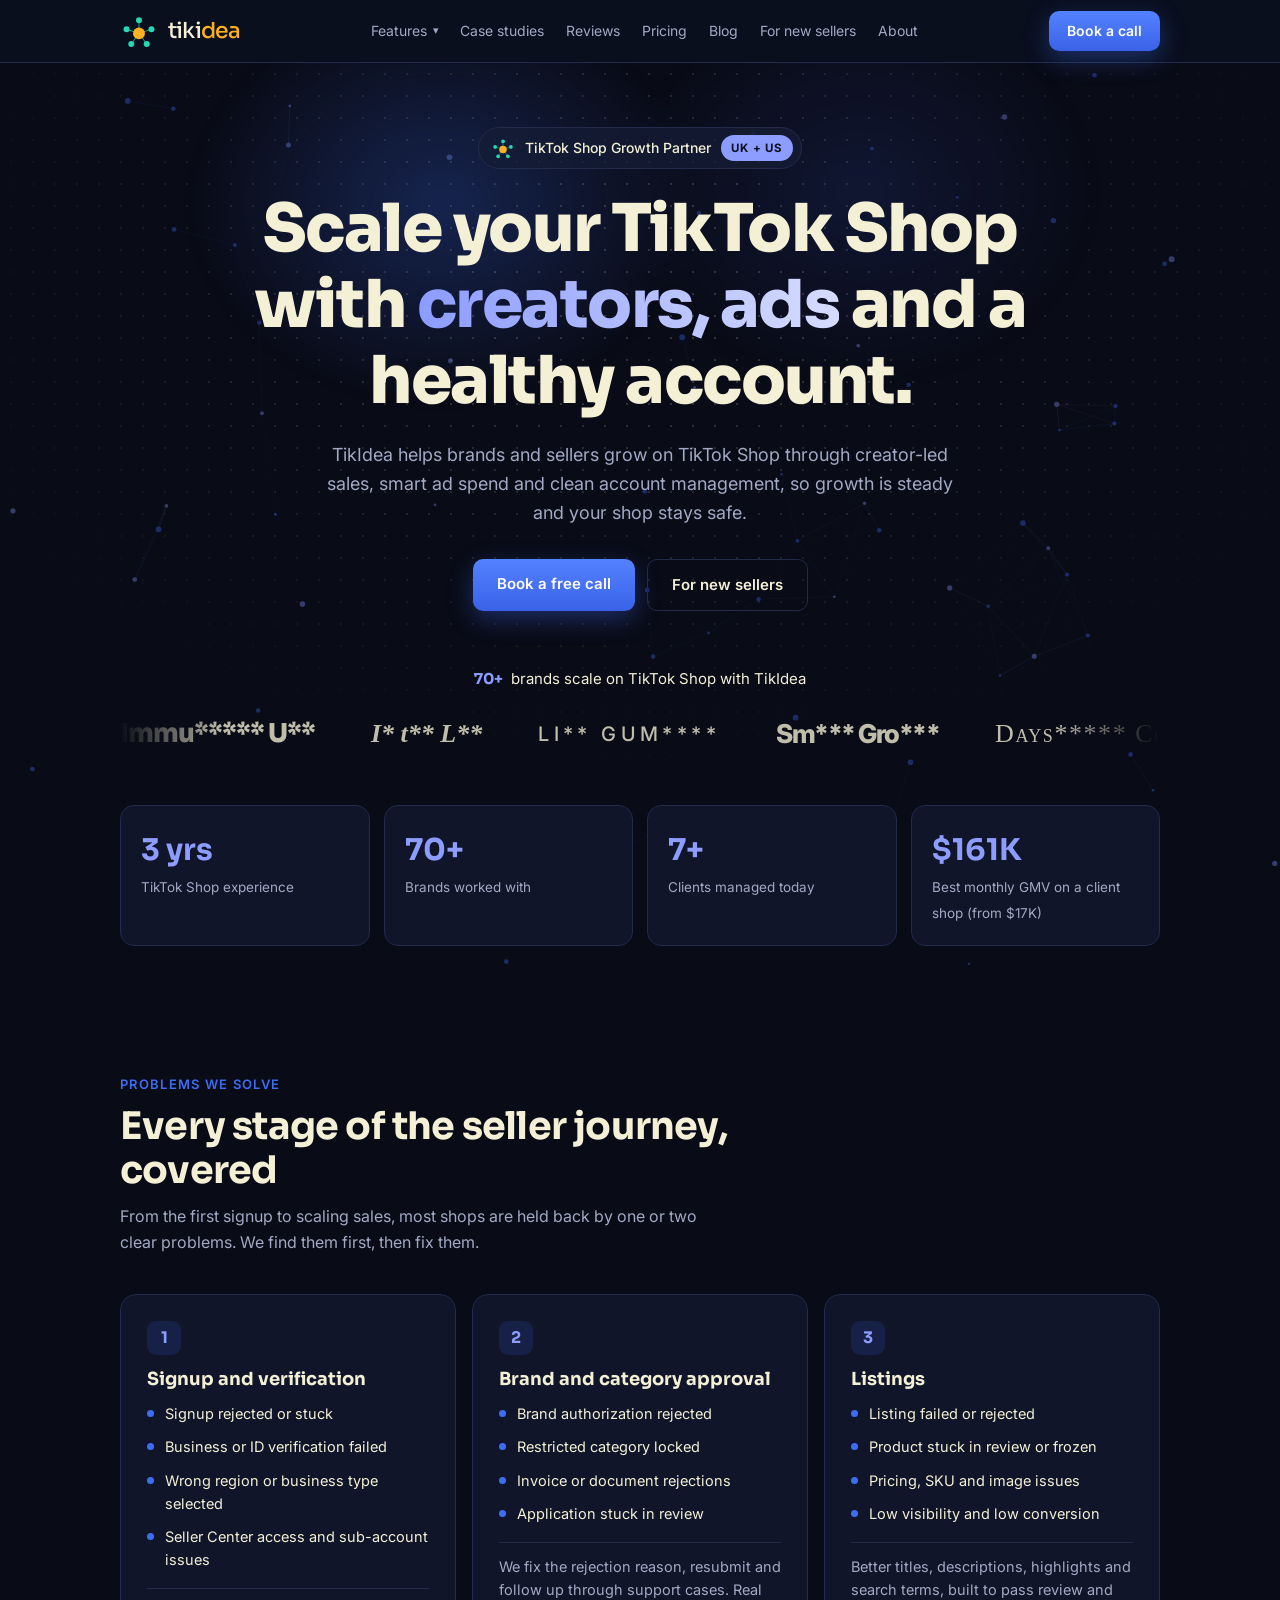
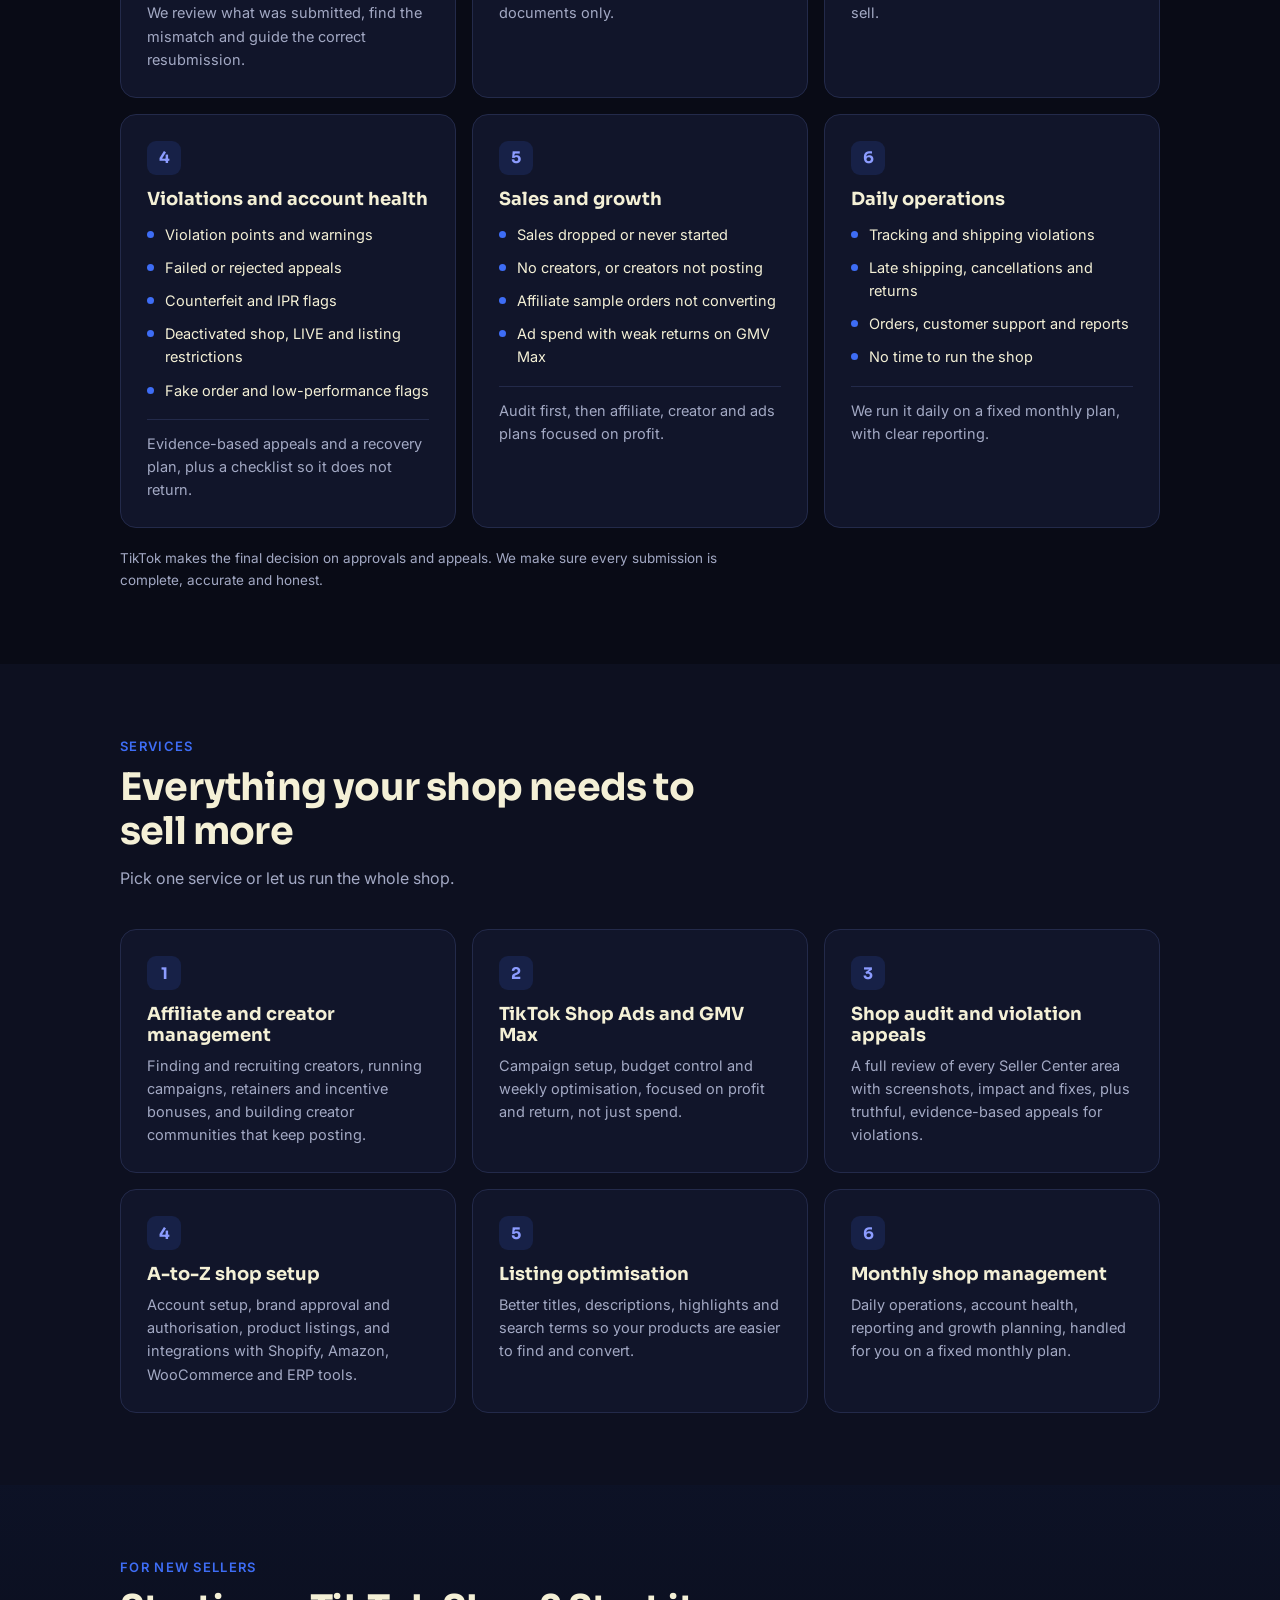
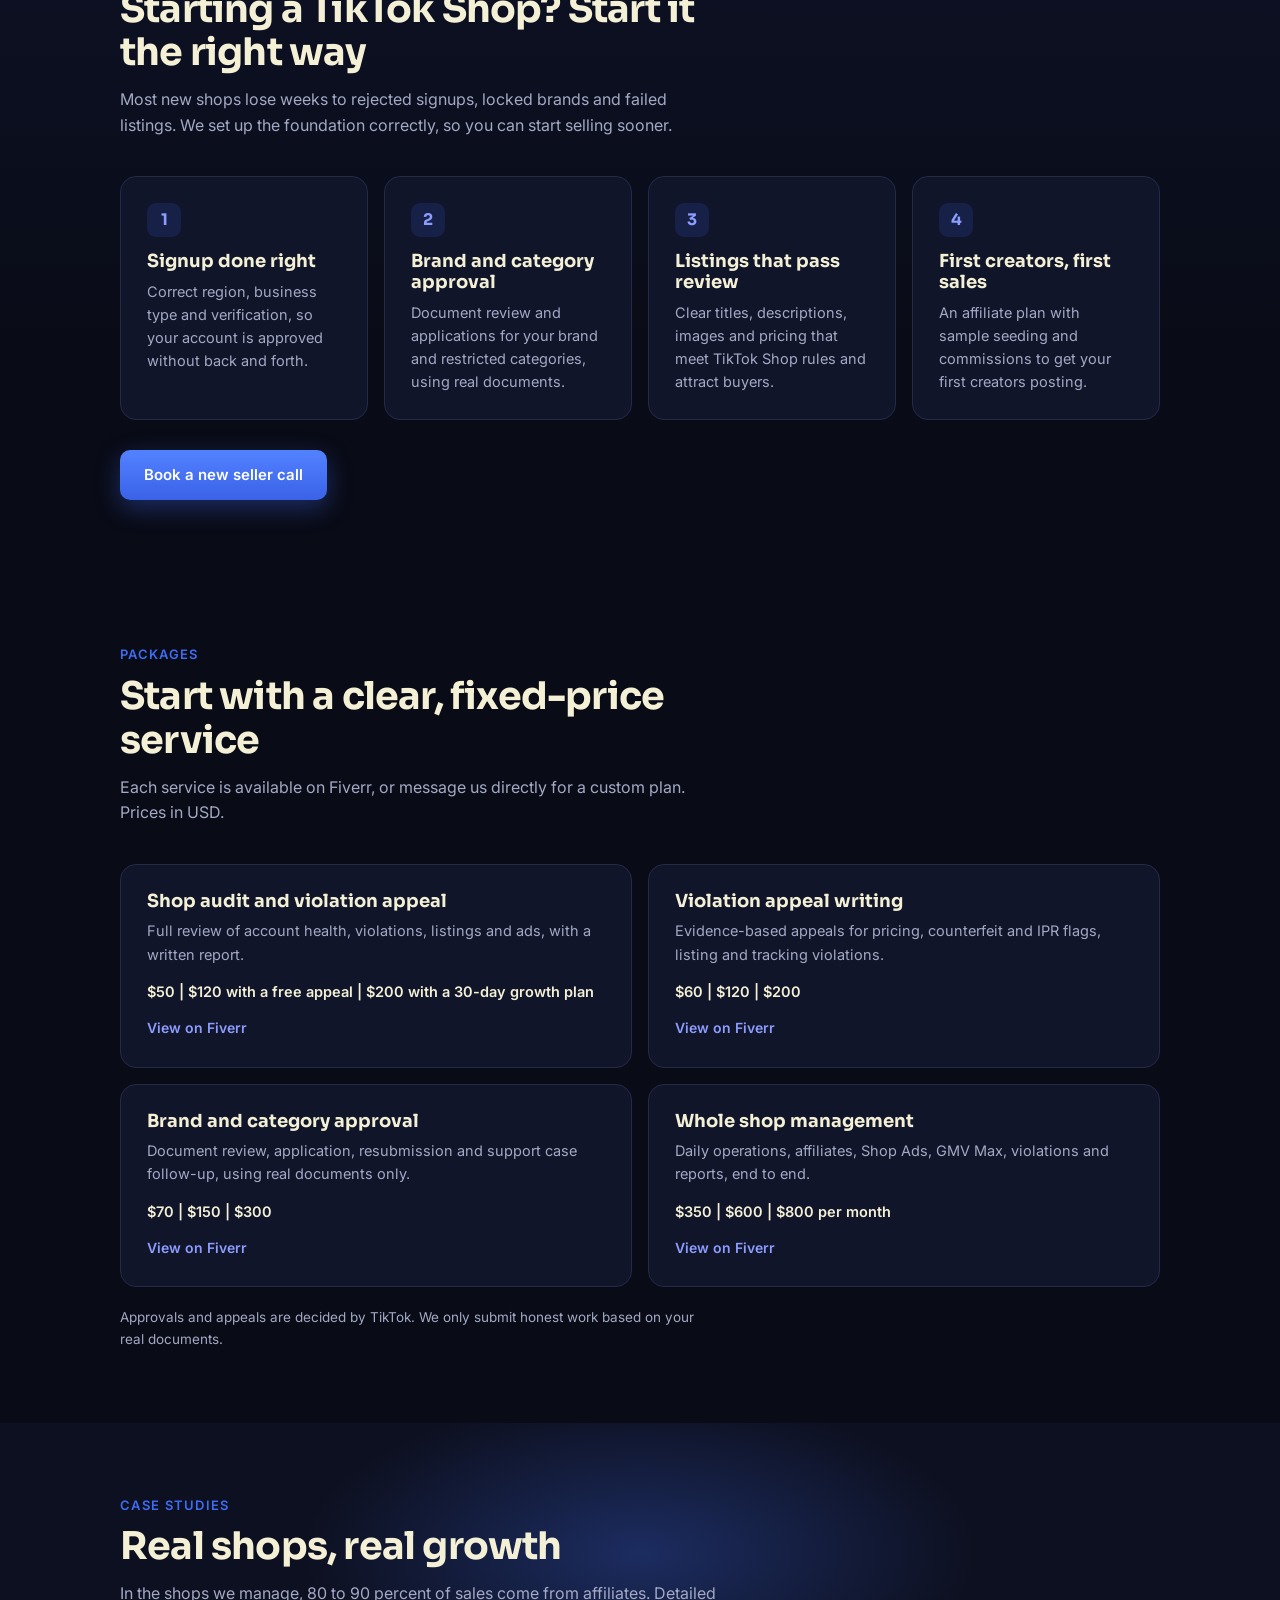
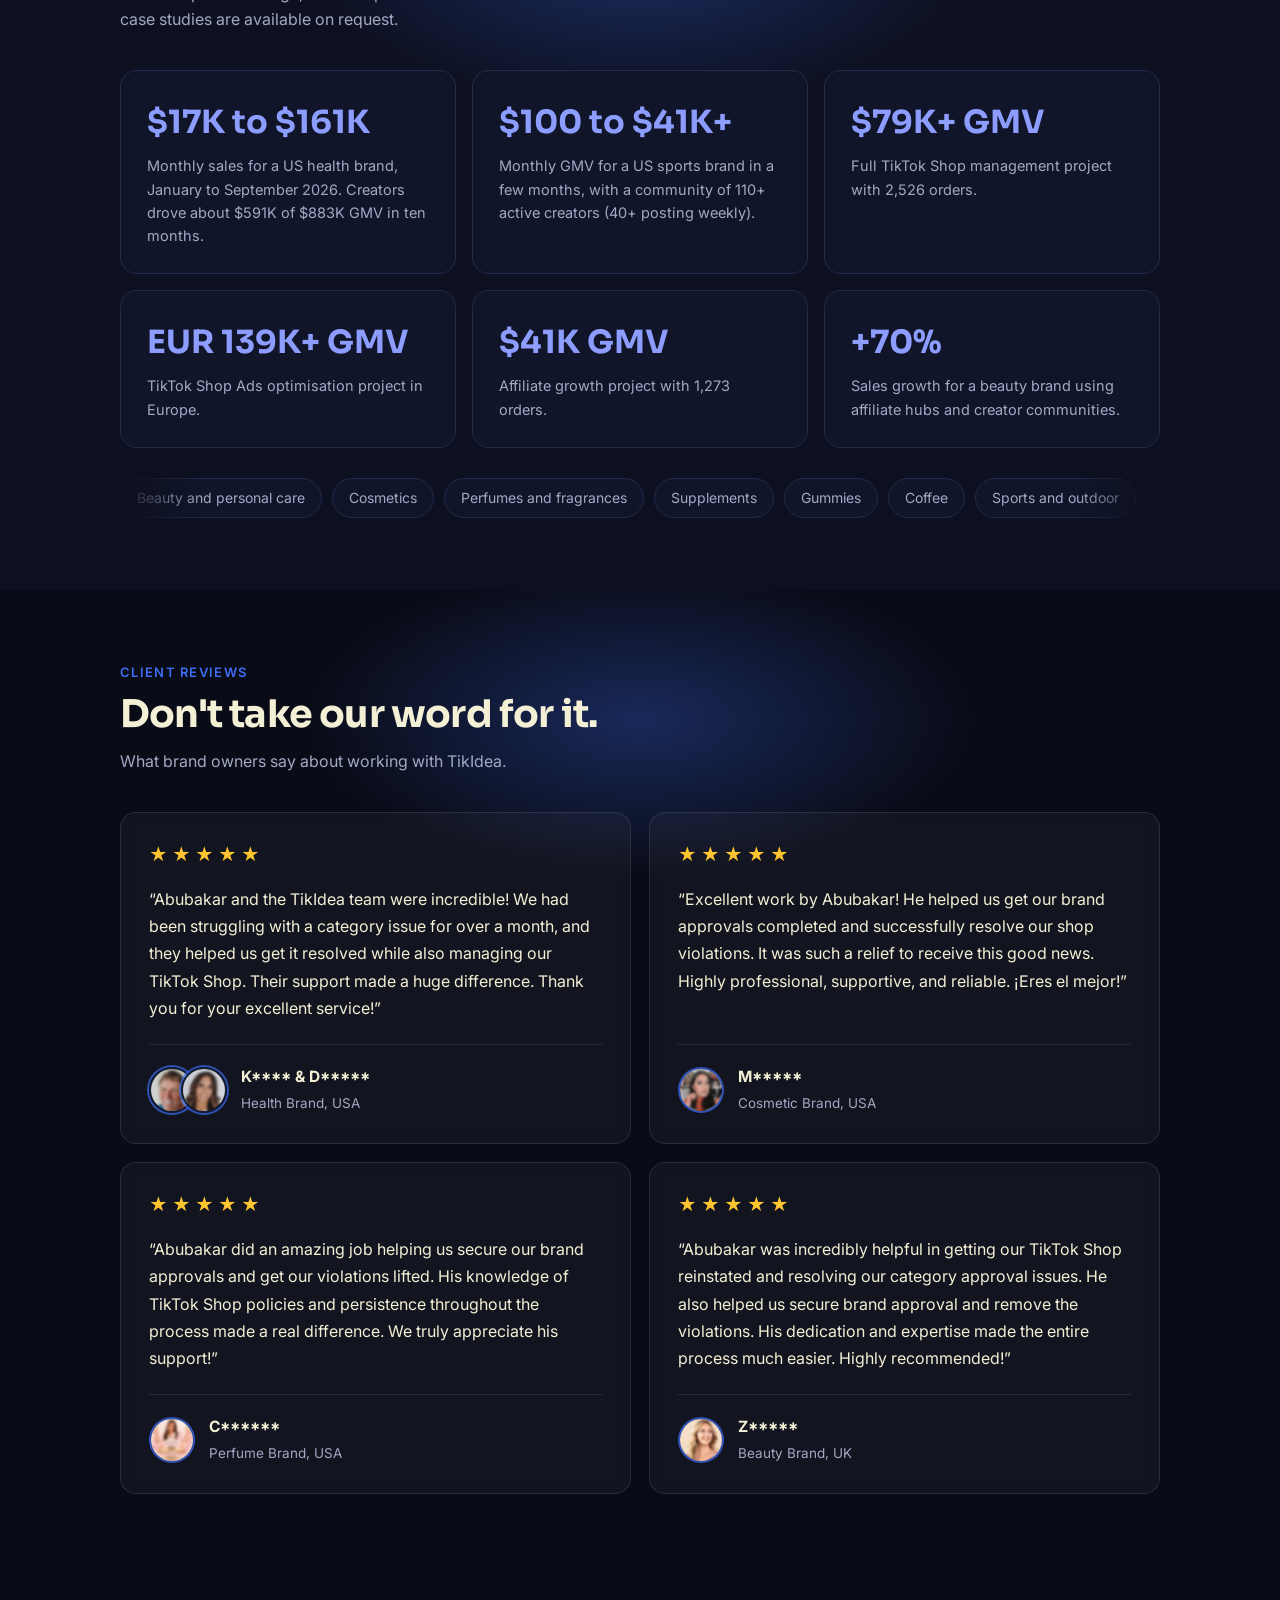
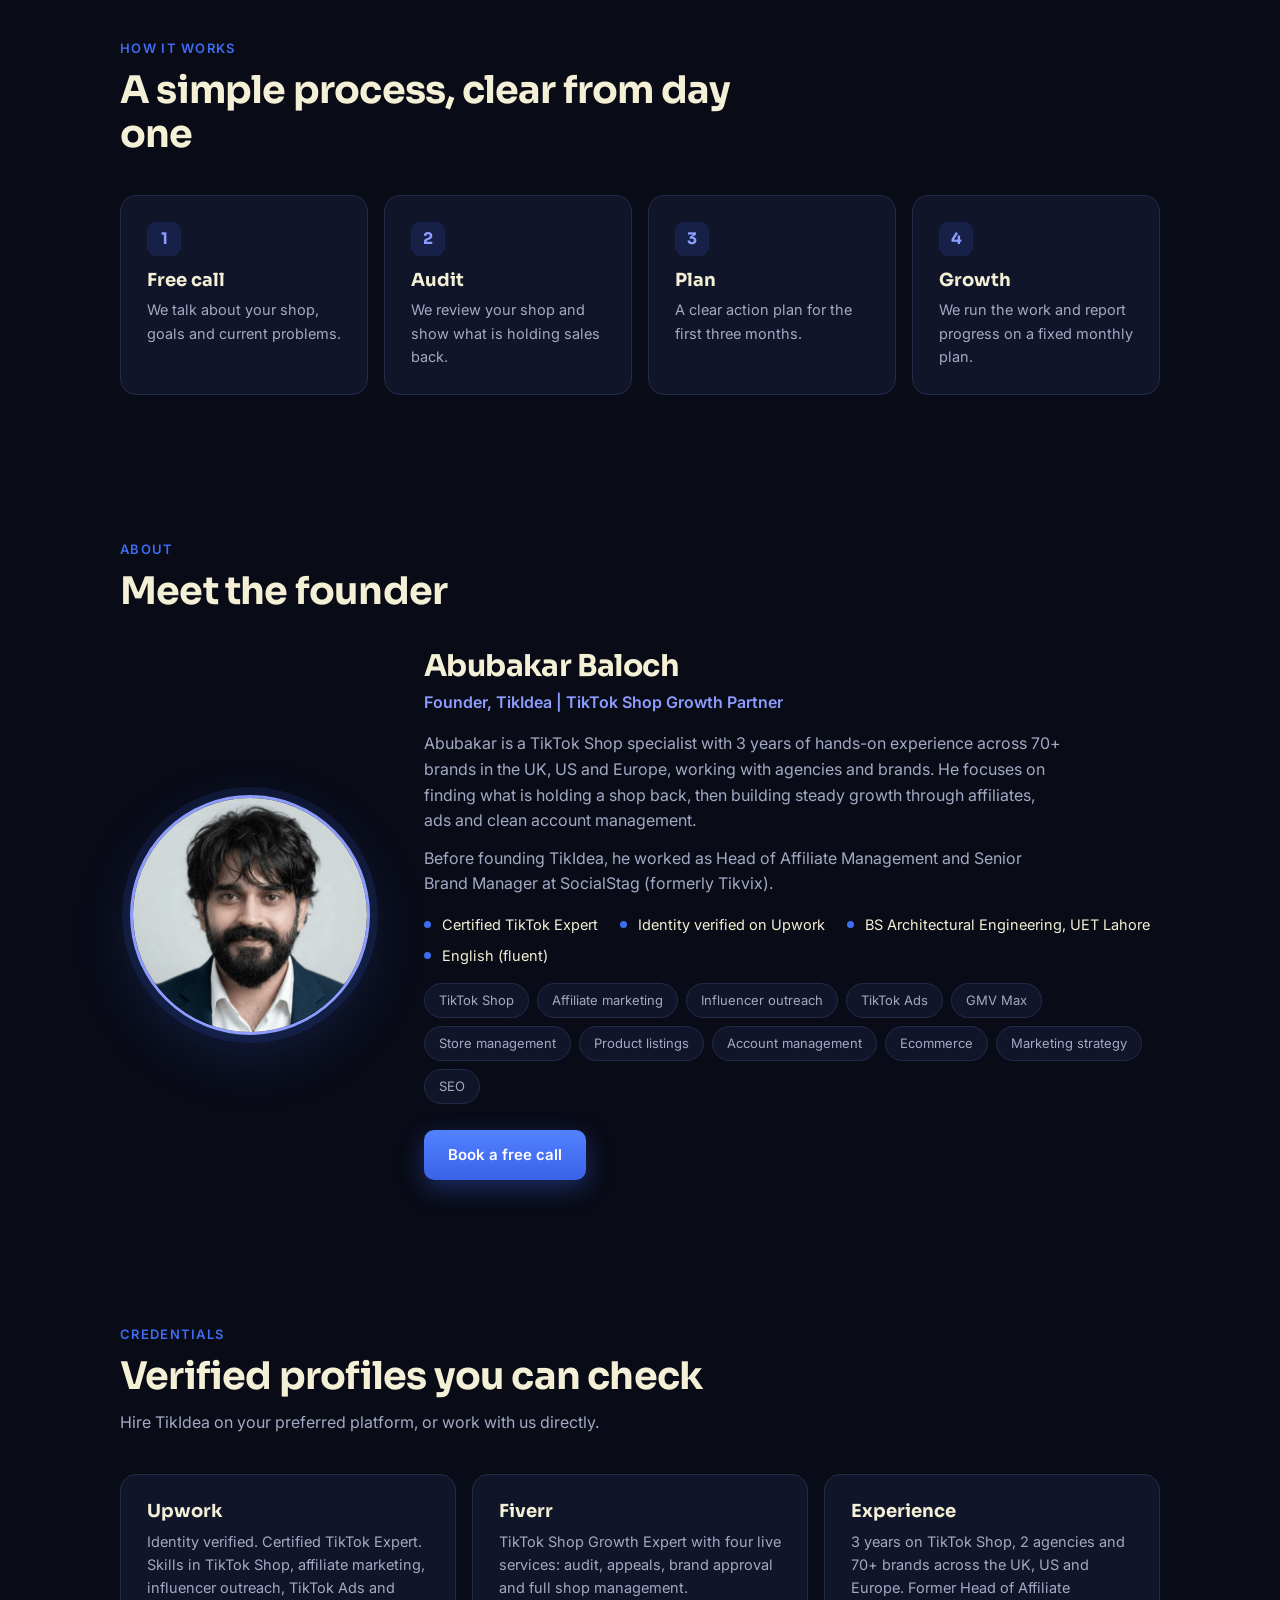
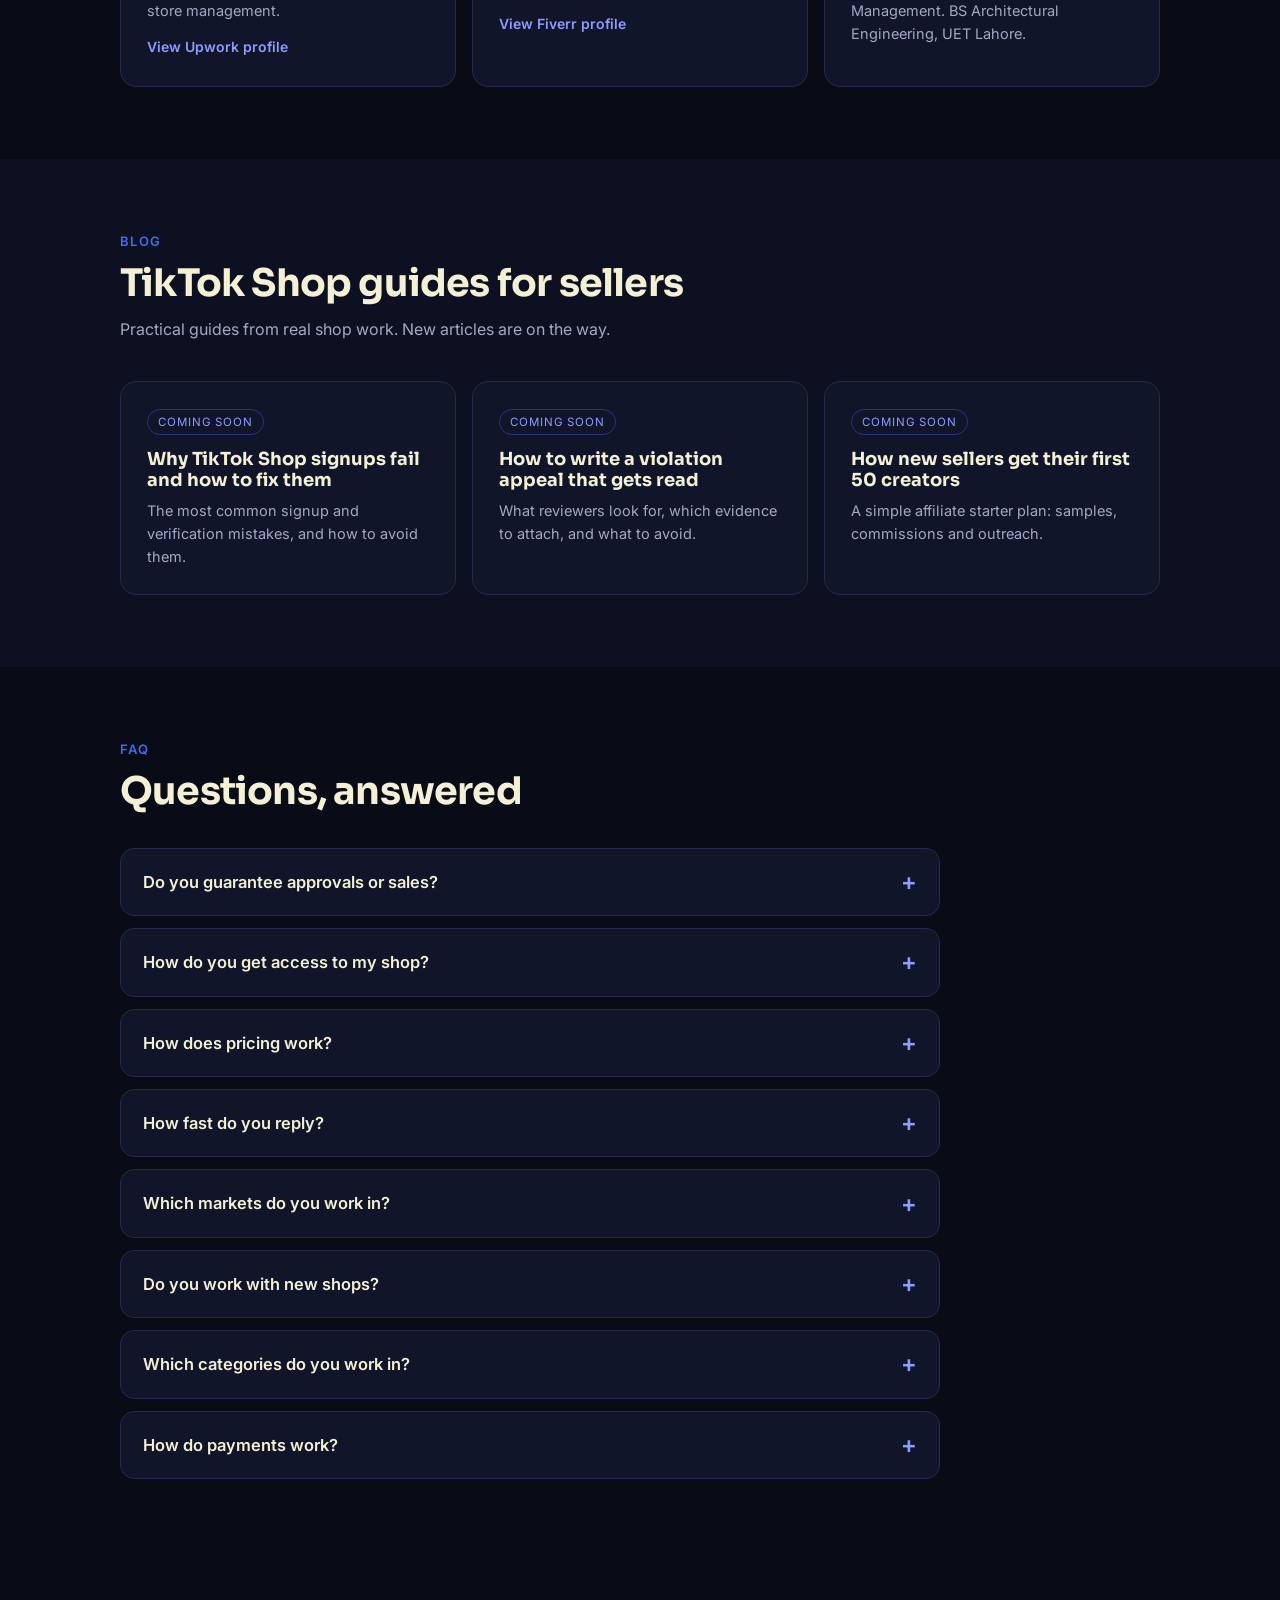
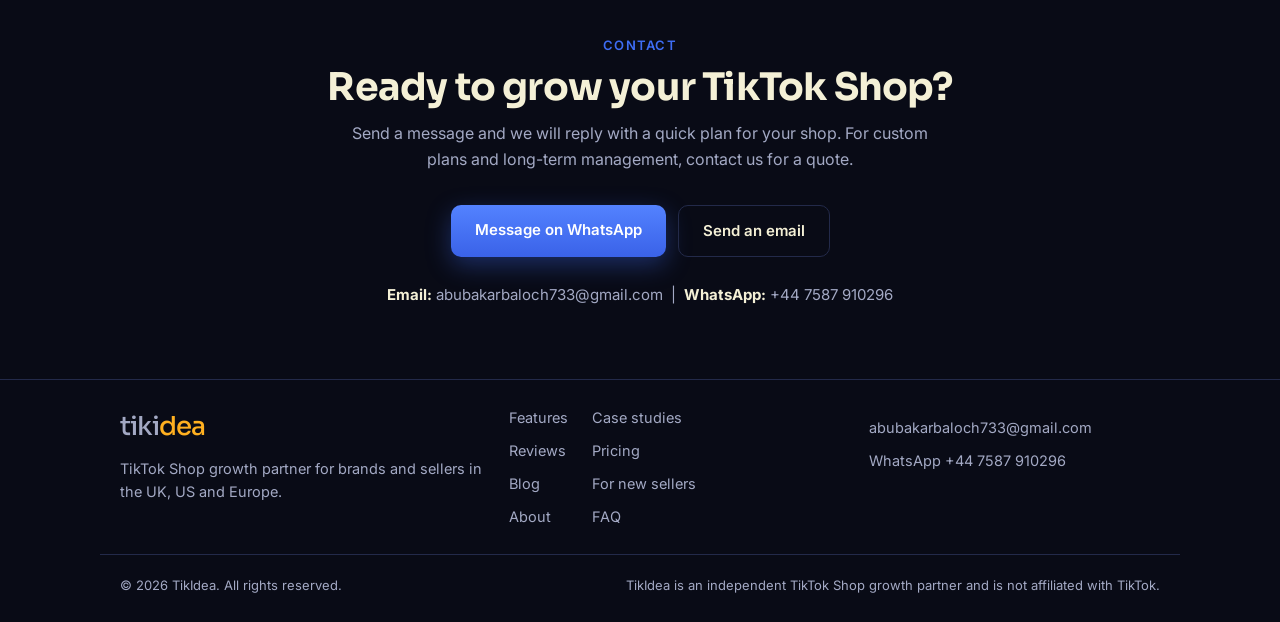
==== index.html @ 0c635278 "Launch TikIdea website Co-Authored-By: Claude Sonnet 5.5 <noreply@anthropic.com> Claude-Session: htt" ====
<!DOCTYPE html>
<html lang="en">
<head>
<meta charset="utf-8">
<meta name="viewport" content="width=device-width, initial-scale=1">
<title>TikIdea | TikTok Shop Growth Partner for UK and US Brands</title>
<meta name="description" content="TikIdea helps UK and US brands grow on TikTok Shop with affiliate management, TikTok Shop Ads, shop audits, violation appeals and full shop management.">
<meta name="keywords" content="TikIdea, TikTok Shop expert, TikTok Shop management, TikTok Shop affiliate management, TikTok Shop audit, TikTok Shop violation appeal, GMV Max">
<meta name="author" content="Abubakar Baloch">
<meta property="og:title" content="TikIdea | TikTok Shop Growth Partner">
<meta property="og:description" content="Affiliate-led growth, ads, audits and appeals for TikTok Shop brands in the UK and US.">
<meta property="og:type" content="website">
<script type="application/ld+json">
{
  "@context": "https://schema.org",
  "@type": "ProfessionalService",
  "name": "TikIdea",
  "url": "https://tikidea.com",
  "description": "TikTok Shop growth partner for UK and US brands: affiliate management, ads, audits, violation appeals and shop management.",
  "email": "abubakarbaloch733@gmail.com",
  "telephone": "+447587910296",
  "founder": { "@type": "Person", "name": "Abubakar Baloch" },
  "sameAs": [
    "https://www.fiverr.com/baloch_714",
    "https://www.upwork.com/freelancers/~0190ec42c1b58b91c5"
  ],
  "areaServed": ["United Kingdom", "United States"]
}
</script>
<link rel="icon" href="data:image/svg+xml,%3Csvg xmlns='http://www.w3.org/2000/svg' viewBox='0 0 64 64'%3E%3Crect width='64' height='64' rx='14' fill='%230b1020'/%3E%3Cg stroke='%2325d9b5' stroke-width='2'%3E%3Cline x1='32' y1='36' x2='32' y2='14'/%3E%3Cline x1='32' y1='36' x2='53' y2='29'/%3E%3Cline x1='32' y1='36' x2='45' y2='54'/%3E%3Cline x1='32' y1='36' x2='19' y2='54'/%3E%3Cline x1='32' y1='36' x2='11' y2='29'/%3E%3C/g%3E%3Ccircle cx='32' cy='36' r='10' fill='%23ffb020'/%3E%3Cg fill='%2325d9b5'%3E%3Ccircle cx='32' cy='14' r='5'/%3E%3Ccircle cx='53' cy='29' r='5'/%3E%3Ccircle cx='45' cy='54' r='5'/%3E%3Ccircle cx='19' cy='54' r='5'/%3E%3Ccircle cx='11' cy='29' r='5'/%3E%3C/g%3E%3C/svg%3E">
<link rel="preconnect" href="https://fonts.googleapis.com">
<link rel="preconnect" href="https://fonts.gstatic.com" crossorigin>
<link href="https://fonts.googleapis.com/css2?family=Inter:wght@400;500;600;700&family=Sora:wght@600;700;800&display=swap" rel="stylesheet">
<style>
:root{
  --bg:#090b16;--bg2:#0d1020;--card:#11152a;--line:#232a4a;
  --text:#f4f0d6;--muted:#a3a9c4;--accent:#8c9cff;--accent2:#3e6df5;
}
*{box-sizing:border-box;margin:0;padding:0}
html{scroll-behavior:smooth}
body{font-family:Inter,system-ui,sans-serif;background:var(--bg);color:var(--text);line-height:1.6;-webkit-font-smoothing:antialiased}
a{color:inherit;text-decoration:none}
.wrap{max-width:1080px;margin:0 auto;padding:0 20px}
h1,h2,h3{font-family:Sora,Inter,sans-serif;line-height:1.15}
nav{position:sticky;top:0;z-index:10;background:rgba(11,16,32,.88);backdrop-filter:blur(10px);border-bottom:1px solid var(--line)}
nav .wrap{display:flex;align-items:center;justify-content:space-between;height:62px}
.logo{font-family:Sora,sans-serif;font-weight:800;font-size:22px;letter-spacing:-.5px}
.logo{display:flex;align-items:center;gap:10px;font-weight:500;letter-spacing:-.8px}
.logo em{font-style:normal;color:#ffb020}
.links{display:flex;gap:22px;font-size:14px;color:var(--muted)}
.links a:hover{color:var(--text)}
.btn{display:inline-block;padding:13px 24px;border-radius:10px;font-weight:600;font-size:15px;transition:transform .15s,opacity .15s}
.btn:hover{transform:translateY(-1px);opacity:.92}
.btn-p{background:linear-gradient(180deg,#5382ff,#3a62e8);color:#fff;box-shadow:0 8px 24px rgba(62,109,245,.35)}
.btn-s{border:1px solid var(--line);color:var(--text)}
.hero{padding:84px 0 70px;background:radial-gradient(900px 400px at 85% -10%,rgba(62,109,245,.14),transparent),radial-gradient(700px 400px at -10% 10%,rgba(47,70,168,.10),transparent)}
.tag{display:inline-block;font-size:12.5px;letter-spacing:.08em;text-transform:uppercase;color:var(--accent);border:1px solid rgba(62,109,245,.35);padding:6px 12px;border-radius:99px;margin-bottom:22px}
.hero h1{font-size:clamp(34px,6vw,60px);font-weight:800;letter-spacing:-1.5px;max-width:800px}
.hero h1 em{font-style:normal;color:var(--accent)}
.hero p{margin-top:22px;max-width:620px;font-size:18px;color:var(--muted)}
.cta{margin-top:32px;display:flex;gap:12px;flex-wrap:wrap}
.stats{display:grid;grid-template-columns:repeat(4,1fr);gap:14px;margin-top:56px}
.stat{background:var(--card);border:1px solid var(--line);border-radius:14px;padding:20px}
.stat b{display:block;font-family:Sora,sans-serif;font-size:30px;color:var(--accent)}
.stat span{font-size:13.5px;color:var(--muted)}
section{padding:72px 0}
section.alt{background:var(--bg2)}
.eyebrow{font-size:13px;letter-spacing:.1em;text-transform:uppercase;color:var(--accent2);font-weight:600;margin-bottom:10px}
h2{font-size:clamp(26px,4vw,38px);letter-spacing:-.8px;max-width:640px}
.sub{color:var(--muted);margin-top:12px;max-width:600px}
.grid{display:grid;grid-template-columns:repeat(3,1fr);gap:16px;margin-top:38px}
.card{background:var(--card);border:1px solid var(--line);border-radius:16px;padding:26px}
.card h3{font-size:18px;margin-bottom:8px}
.card p{font-size:14.5px;color:var(--muted)}
.num{width:34px;height:34px;border-radius:9px;background:rgba(62,109,245,.14);color:var(--accent);display:grid;place-items:center;font-weight:700;margin-bottom:14px;font-family:Sora,sans-serif}
.g2{grid-template-columns:repeat(2,1fr)}
.card ul{list-style:none;margin:4px 0 12px}
.card li{font-size:14.5px;color:var(--text);padding:5px 0 5px 18px;position:relative}
.card li:before{content:"";position:absolute;left:0;top:13px;width:7px;height:7px;border-radius:50%;background:var(--accent2)}
.fix{border-top:1px solid var(--line);padding-top:12px}
.price{margin-top:14px;color:var(--text)!important;font-weight:600}
.more{display:inline-block;margin-top:14px;color:var(--accent);font-weight:600;font-size:14px}
.res{display:grid;grid-template-columns:repeat(3,1fr);gap:16px;margin-top:38px}
.res .card b{font-family:Sora,sans-serif;font-size:32px;color:var(--accent);display:block;margin-bottom:6px}
.cats{display:flex;flex-wrap:wrap;gap:10px;margin-top:30px}
.cats span{border:1px solid var(--line);background:var(--card);padding:8px 16px;border-radius:99px;font-size:14px;color:var(--muted)}
.steps{display:grid;grid-template-columns:repeat(4,1fr);gap:16px;margin-top:38px}
.contact{text-align:center}
.contact h2,.contact .sub{margin-left:auto;margin-right:auto}
.contact .cta{justify-content:center}
.details{margin-top:26px;color:var(--muted);font-size:15px}
.details b{color:var(--text)}
footer{border-top:1px solid var(--line);padding:26px 0;color:var(--muted);font-size:13.5px}
footer .wrap{display:flex;justify-content:space-between;flex-wrap:wrap;gap:10px}
@media(max-width:820px){
  .links{display:none}
  .stats,.steps{grid-template-columns:repeat(2,1fr)}
  .grid,.res{grid-template-columns:1fr}
  .hero{padding:56px 0 48px}
  section{padding:54px 0}
}

.stat b span{font-size:inherit;color:inherit}
#bar{position:fixed;top:0;left:0;height:3px;width:0;background:linear-gradient(90deg,#3e6df5,#8c9cff);z-index:50}
.hero{position:relative;overflow:hidden}
#net{position:absolute;inset:0;width:100%;height:100%;opacity:.6}
.hero .wrap{position:relative;z-index:1}
.hero h1{max-width:680px}
.hero-viz{position:absolute;right:20px;top:20px;width:320px;height:320px}
@media(max-width:1100px){.hero-viz{display:none}}
.hero h1 em{background:linear-gradient(90deg,#8c9cff,#d6dcff,#8c9cff);background-size:200% auto;-webkit-background-clip:text;background-clip:text;color:transparent;animation:shine 5s linear infinite}
.tag:before{content:"";display:inline-block;width:7px;height:7px;border-radius:50%;background:var(--accent2);margin-right:8px;animation:blink 1.6s ease-in-out infinite}
.mark .hub{transform-box:fill-box;transform-origin:center;animation:hubp 2.4s ease-in-out infinite}
.mark .d{transform-box:fill-box;transform-origin:center;animation:dotp 2.4s ease-in-out infinite}
.hero .tag,.hero h1,.hero p,.hero .cta,.hero .stats{animation:rise .8s ease both}
.hero h1{animation-delay:.1s}.hero p{animation-delay:.2s}.hero .cta{animation-delay:.3s}.hero .stats{animation-delay:.45s}
.btn-p{animation:glow 2.8s ease-in-out infinite}
.card,.stat{transition:transform .3s ease,border-color .3s ease,box-shadow .3s ease}
.card:hover,.stat:hover{transform:translateY(-6px);border-color:rgba(62,109,245,.55);box-shadow:0 16px 40px rgba(62,109,245,.09)}
.num{transition:transform .3s ease,background .3s ease}
.card:hover .num{transform:rotate(-8deg) scale(1.1);background:rgba(62,109,245,.3)}
.rv{opacity:0;transform:translateY(26px)}
.rv.in{animation:rise .75s ease both}
.cats.marq{display:block;overflow:hidden;-webkit-mask-image:linear-gradient(90deg,transparent,#000 8%,#000 92%,transparent);mask-image:linear-gradient(90deg,transparent,#000 8%,#000 92%,transparent)}
.marq .track{display:flex;gap:10px;width:max-content;animation:scroll 30s linear infinite}
.marq .track span{white-space:nowrap}
.marq:hover .track{animation-play-state:paused}
@keyframes rise{from{opacity:0;transform:translateY(26px)}to{opacity:1;transform:none}}
@keyframes shine{to{background-position:200% center}}
@keyframes blink{0%,100%{opacity:1;transform:scale(1)}50%{opacity:.35;transform:scale(.7)}}
@keyframes hubp{0%,100%{transform:scale(1)}50%{transform:scale(1.15)}}
@keyframes dotp{0%,100%{transform:scale(1);opacity:1}50%{transform:scale(1.35);opacity:.7}}
@keyframes glow{0%,100%{box-shadow:0 0 0 0 rgba(62,109,245,.45)}50%{box-shadow:0 0 0 12px rgba(62,109,245,0)}}
@keyframes scroll{to{transform:translateX(calc(-50% - 5px))}}
@media(prefers-reduced-motion:reduce){*,*:before{animation:none!important;transition:none!important}.rv{opacity:1;transform:none}html{scroll-behavior:auto}}

.hero{text-align:center;padding:64px 0 56px;background:none}
.hero:before{content:"";position:absolute;inset:0;background-image:radial-gradient(rgba(255,255,255,.16) 1px,transparent 1.3px);background-size:22px 22px;-webkit-mask-image:radial-gradient(ellipse 80% 70% at 50% 25%,#000 15%,transparent 75%);mask-image:radial-gradient(ellipse 80% 70% at 50% 25%,#000 15%,transparent 75%)}
.hero .glow{position:absolute;left:50%;top:-140px;width:1100px;max-width:160%;height:560px;transform:translateX(-50%);background:radial-gradient(closest-side at 32% 50%,rgba(62,109,245,.26),transparent 72%),radial-gradient(closest-side at 70% 48%,rgba(47,70,168,.20),transparent 72%);filter:blur(10px);animation:drift 14s ease-in-out infinite alternate;pointer-events:none}
@keyframes drift{from{transform:translateX(-52%) scale(1)}to{transform:translateX(-48%) scale(1.08)}}
#net{opacity:.4}
.hero h1{max-width:880px;margin:22px auto 0;font-size:clamp(36px,6.4vw,66px)}
.hero p{margin-left:auto;margin-right:auto;max-width:640px}
.hero .cta{justify-content:center}
.badge{display:inline-flex;align-items:center;gap:10px;border:1px solid var(--line);background:rgba(20,28,54,.75);padding:7px 8px 7px 12px;border-radius:99px;font-size:14px;font-weight:500;color:var(--text)}
.badge em{font-style:normal;background:var(--accent);color:#0b1020;font-weight:700;font-size:11.5px;letter-spacing:.08em;padding:4px 10px;border-radius:99px}
.hero .badge,.hero .brands{animation:rise .8s ease both}
.hero .brands{animation-delay:.4s}
.brands{margin-top:56px}
.brandlabel{margin:0 auto 22px!important;font-size:15px!important;color:var(--text)!important}
.brandlabel b{font-family:Sora,sans-serif;color:var(--accent);margin-right:4px}
.logos{overflow:hidden;-webkit-mask-image:linear-gradient(90deg,transparent,#000 10%,#000 90%,transparent);mask-image:linear-gradient(90deg,transparent,#000 10%,#000 90%,transparent)}
.ltrack{display:flex;align-items:center;gap:56px;width:max-content;animation:lscroll 38s linear infinite}
.logos:hover .ltrack{animation-play-state:paused}
.ltrack span{white-space:nowrap;font-size:26px;color:rgba(244,240,214,.78)}
.b1{font-family:Sora,sans-serif;font-weight:800;letter-spacing:-1px}
.b2{font-family:Georgia,serif;font-style:italic;font-weight:700}
.b3{font-family:Inter,sans-serif;font-weight:500;letter-spacing:.22em;text-transform:uppercase;font-size:20px!important}
.b4{font-family:Inter,sans-serif;font-weight:800;letter-spacing:-1.5px}
.b5{font-family:Georgia,serif;font-weight:400;letter-spacing:.06em;font-variant:small-caps}
@keyframes lscroll{to{transform:translateX(calc(-50% - 28px))}}
.hero .stats{margin-top:50px;text-align:left}
nav .wrap{gap:16px}
.links{align-items:center}
.dd{position:relative;padding:20px 0}
.ddb{background:none;border:0;color:inherit;font:inherit;cursor:pointer;display:flex;align-items:center;gap:6px}
.ddb:hover{color:var(--text)}
.car{font-size:11px}
.ddm{display:none;position:absolute;top:calc(100% - 6px);left:-14px;min-width:270px;background:var(--card);border:1px solid var(--line);border-radius:14px;padding:8px;flex-direction:column;box-shadow:0 20px 50px rgba(0,0,0,.45)}
.ddm a{padding:10px 12px;border-radius:9px;font-size:14px;color:var(--text)}
.ddm a:hover{background:rgba(62,109,245,.12)}
.dd:hover .ddm,.dd.open .ddm{display:flex}
.navr{display:flex;align-items:center;gap:10px}
.navbtn{padding:9px 18px;font-size:14px}
.burger{display:none;background:none;border:1px solid var(--line);border-radius:9px;width:40px;height:40px;cursor:pointer;flex-direction:column;align-items:center;justify-content:center;gap:5px}
.burger span{display:block;width:18px;height:2px;background:var(--text);border-radius:2px}
.soon{display:inline-block;font-size:11.5px;letter-spacing:.08em;text-transform:uppercase;color:var(--accent);border:1px solid rgba(62,109,245,.4);padding:3px 10px;border-radius:99px;margin-bottom:14px}
.ns{background:linear-gradient(180deg,rgba(62,109,245,.07),transparent 70%)}
@media(max-width:820px){
  .burger{display:flex}
  .hero{padding:44px 0 40px}
  .brands{margin-top:40px}
  .ltrack span{font-size:21px}
  .ltrack{gap:40px;animation-name:lscroll2}
  #nav.open .links{display:flex;flex-direction:column;align-items:flex-start;position:absolute;top:62px;left:0;right:0;background:#090b16;padding:12px 20px 20px;gap:4px;border-bottom:1px solid var(--line)}
  #nav.open .links>a,#nav.open .ddb{padding:12px 0;font-size:16px;width:100%}
  #nav.open .dd{padding:0;width:100%}
  #nav.open .ddm{position:static;box-shadow:none;border:0;background:transparent;padding:0 0 0 12px;min-width:0}
  .dd:hover .ddm{display:none}
  .dd.open .ddm{display:flex}
  .navbtn{display:none}
}
@keyframes lscroll2{to{transform:translateX(calc(-50% - 20px))}}

.rgrid{display:grid;grid-template-columns:repeat(2,1fr);gap:18px;margin-top:38px}
.rcard{display:flex;flex-direction:column;background:rgba(255,255,255,.04);border-color:rgba(255,255,255,.1);padding:28px}
.stars{color:#ffc531;font-size:18px;letter-spacing:4px;margin-bottom:16px}
.quote{font-size:16px!important;color:var(--text)!important;line-height:1.7;flex:1}
.who{display:flex;align-items:center;gap:14px;margin-top:22px;padding-top:20px;border-top:1px solid rgba(255,255,255,.1)}
.av{width:46px;height:46px;border-radius:50%;display:grid;place-items:center;font-family:Sora,sans-serif;font-weight:700;font-size:18px;color:#241500;background:linear-gradient(135deg,#ffb020,#25d9b5);flex:none}
.who b{display:block;font-size:15.5px}
.who span{font-size:13.5px;color:var(--muted)}
@media(max-width:820px){.rgrid{grid-template-columns:1fr}.rcard{padding:22px}}

img.av{object-fit:cover;background:#141c36;border:2px solid rgba(62,109,245,.7)}
.avs{display:flex;flex:none}
.avs img{width:46px;height:46px;border-radius:50%;object-fit:cover;border:2px solid #141c36;box-shadow:0 0 0 2px rgba(62,109,245,.7)}
.avs img+img{margin-left:-14px}

.fgrid{display:grid;grid-template-columns:260px 1fr;gap:44px;align-items:center;margin-top:36px}
.fpic{display:flex;justify-content:center}
.fphoto,.fph{width:240px;height:240px;border-radius:50%;object-fit:cover;border:3px solid var(--accent);box-shadow:0 0 0 8px rgba(62,109,245,.12),0 20px 60px rgba(62,109,245,.18)}
.fph{display:grid;place-items:center;background:linear-gradient(135deg,#ffb020,#25d9b5);color:#241500;font-family:Sora,sans-serif;font-weight:800;font-size:64px}
.ftext h3{font-size:30px;letter-spacing:-.6px}
.ftext .role{color:var(--accent);font-weight:600;margin:6px 0 16px}
.ftext p{color:var(--muted);margin-bottom:12px;max-width:640px}
.facts{list-style:none;display:flex;flex-wrap:wrap;gap:8px 22px;margin:16px 0}
.facts li{font-size:14.5px;position:relative;padding-left:18px}
.facts li:before{content:"";position:absolute;left:0;top:8px;width:7px;height:7px;border-radius:50%;background:var(--accent2)}
.skills{display:flex;flex-wrap:wrap;gap:8px;margin-top:6px}
.skills span{border:1px solid var(--line);background:var(--card);padding:6px 14px;border-radius:99px;font-size:13px;color:var(--muted)}
@media(max-width:820px){.fgrid{grid-template-columns:1fr;gap:26px;text-align:center}.ftext p{margin-left:auto;margin-right:auto}.facts,.skills{justify-content:center}.ftext .cta{justify-content:center!important}.fphoto,.fph{width:180px;height:180px}}

body{background:var(--bg)}
#reviews,#results{position:relative;overflow:hidden}
#reviews:before,#results:before{content:"";position:absolute;left:50%;top:-80px;width:900px;max-width:140%;height:420px;transform:translateX(-50%);background:radial-gradient(closest-side,rgba(62,109,245,.30),transparent 75%);pointer-events:none}
#reviews .wrap,#results .wrap{position:relative}
.rcard,.res .card{backdrop-filter:blur(8px);-webkit-backdrop-filter:blur(8px)}
.qas{margin-top:34px;max-width:820px}
.qa{border:1px solid var(--line);background:var(--card);border-radius:14px;margin-bottom:12px;padding:0 22px;transition:border-color .25s}
.qa[open]{border-color:rgba(62,109,245,.6)}
.qa summary{cursor:pointer;list-style:none;padding:20px 28px 20px 0;font-weight:600;font-size:16.5px;position:relative}
.qa summary::-webkit-details-marker{display:none}
.qa summary:after{content:"+";position:absolute;right:0;top:50%;transform:translateY(-50%);font-size:24px;color:var(--accent);transition:transform .25s}
.qa[open] summary:after{transform:translateY(-50%) rotate(45deg)}
.qa p{color:var(--muted);padding:0 0 20px;max-width:700px}
.foot{display:grid;grid-template-columns:1.3fr 1.2fr 1fr;gap:34px;padding-bottom:26px}
.foot p{color:var(--muted);font-size:14.5px;margin-top:10px}
.flogo{font-size:26px}
.links2{display:grid;grid-template-columns:repeat(2,auto);gap:10px 24px;align-content:start;justify-content:start}
.links2 a{color:var(--muted);font-size:14.5px}
.links2 a:hover{color:var(--text)}
.legal{border-top:1px solid var(--line);padding-top:20px;display:flex;justify-content:space-between;flex-wrap:wrap;gap:8px;font-size:13px}
footer .wrap{display:grid}
footer .legal{display:flex}
@media(max-width:820px){.foot{grid-template-columns:1fr}}
</style>
</head>
<body>
<div id="bar"></div>

<nav id="nav">
  <div class="wrap">
    <a href="#top" class="logo" aria-label="TikIdea home"><svg class="mark" viewBox="0 0 64 64" width="38" height="38" aria-hidden="true"><g stroke="#25d9b5" stroke-width="1.6" stroke-linecap="round" opacity=".75"><line x1="32" y1="36" x2="32" y2="14"/><line x1="32" y1="36" x2="53" y2="29"/><line x1="32" y1="36" x2="45" y2="54"/><line x1="32" y1="36" x2="19" y2="54"/><line x1="32" y1="36" x2="11" y2="29"/></g><circle class="hub" cx="32" cy="36" r="10" fill="#ffb020"/><circle class="d" style="animation-delay:0s" cx="32" cy="14" r="5" fill="#25d9b5"/><circle class="d" style="animation-delay:.4s" cx="53" cy="29" r="5" fill="#25d9b5"/><circle class="d" style="animation-delay:.8s" cx="45" cy="54" r="5" fill="#25d9b5"/><circle class="d" style="animation-delay:1.2s" cx="19" cy="54" r="5" fill="#25d9b5"/><circle class="d" style="animation-delay:1.6s" cx="11" cy="29" r="5" fill="#25d9b5"/></svg><span>tiki<em>dea</em></span></a>
    <div class="links" id="links">
      <div class="dd">
        <button class="ddb" type="button" aria-expanded="false">Features <span class="car">&#9662;</span></button>
        <div class="ddm">
          <a href="#services">Affiliate and creator management</a>
          <a href="#services">TikTok Shop Ads and GMV Max</a>
          <a href="#services">Shop audit and violation appeals</a>
          <a href="#services">Brand and category approval</a>
          <a href="#services">Listing optimisation</a>
          <a href="#services">Monthly shop management</a>
        </div>
      </div>
      <a href="#results">Case studies</a>
      <a href="#reviews">Reviews</a>
      <a href="#packages">Pricing</a>
      <a href="#blog">Blog</a>
      <a href="#new-sellers">For new sellers</a>
      <a href="#founder">About</a>
    </div>
    <div class="navr">
      <a href="#contact" class="btn btn-p navbtn">Book a call</a>
      <button class="burger" id="burger" type="button" aria-label="Menu" aria-expanded="false"><span></span><span></span><span></span></button>
    </div>
  </div>
</nav>

<header class="hero" id="top">
  <canvas id="net" aria-hidden="true"></canvas>
  <div class="glow" aria-hidden="true"></div>
  <div class="wrap">
    <div class="badge"><svg class="mark" viewBox="0 0 64 64" width="24" height="24" aria-hidden="true"><g stroke="#25d9b5" stroke-width="1.6" stroke-linecap="round" opacity=".75"><line x1="32" y1="36" x2="32" y2="14"/><line x1="32" y1="36" x2="53" y2="29"/><line x1="32" y1="36" x2="45" y2="54"/><line x1="32" y1="36" x2="19" y2="54"/><line x1="32" y1="36" x2="11" y2="29"/></g><circle class="hub" cx="32" cy="36" r="10" fill="#ffb020"/><circle class="d" style="animation-delay:0s" cx="32" cy="14" r="5" fill="#25d9b5"/><circle class="d" style="animation-delay:.4s" cx="53" cy="29" r="5" fill="#25d9b5"/><circle class="d" style="animation-delay:.8s" cx="45" cy="54" r="5" fill="#25d9b5"/><circle class="d" style="animation-delay:1.2s" cx="19" cy="54" r="5" fill="#25d9b5"/><circle class="d" style="animation-delay:1.6s" cx="11" cy="29" r="5" fill="#25d9b5"/></svg><span>TikTok Shop Growth Partner</span><em>UK + US</em></div>
    <h1>Scale your TikTok Shop with <em>creators, ads</em> and a healthy account.</h1>
    <p>TikIdea helps brands and sellers grow on TikTok Shop through creator-led sales, smart ad spend and clean account management, so growth is steady and your shop stays safe.</p>
    <div class="cta">
      <a href="#contact" class="btn btn-p">Book a free call</a>
      <a href="#new-sellers" class="btn btn-s">For new sellers</a>
    </div>
    <div class="brands">
      <p class="brandlabel"><b class="cnt2">70+</b> brands scale on TikTok Shop with TikIdea</p>
      <div class="logos" aria-label="Brands we have worked with"><div class="ltrack"><span class="b1">Immu***** U**</span><span class="b2">I* t** L**</span><span class="b3">Li** Gum****</span><span class="b4">Sm*** Gro***</span><span class="b5">Days***** Cosm*****</span><span class="b1">Immu***** U**</span><span class="b2">I* t** L**</span><span class="b3">Li** Gum****</span><span class="b4">Sm*** Gro***</span><span class="b5">Days***** Cosm*****</span><span class="b1">Immu***** U**</span><span class="b2">I* t** L**</span><span class="b3">Li** Gum****</span><span class="b4">Sm*** Gro***</span><span class="b5">Days***** Cosm*****</span><span class="b1">Immu***** U**</span><span class="b2">I* t** L**</span><span class="b3">Li** Gum****</span><span class="b4">Sm*** Gro***</span><span class="b5">Days***** Cosm*****</span></div></div>
    </div>
    <div class="stats">
      <div class="stat"><b><span class="cnt" data-to="3">3</span> yrs</b><span>TikTok Shop experience</span></div>
      <div class="stat"><b><span class="cnt" data-to="70">70</span>+</b><span>Brands worked with</span></div>
      <div class="stat"><b><span class="cnt" data-to="7">7</span>+</b><span>Clients managed today</span></div>
      <div class="stat"><b>$<span class="cnt" data-to="161">161</span>K</b><span>Best monthly GMV on a client shop (from $17K)</span></div>
    </div>
  </div>
</header>

<section id="problems">
  <div class="wrap">
    <div class="eyebrow">Problems we solve</div>
    <h2>Every stage of the seller journey, covered</h2>
    <p class="sub">From the first signup to scaling sales, most shops are held back by one or two clear problems. We find them first, then fix them.</p>
    <div class="grid">
      <div class="card"><div class="num">1</div><h3>Signup and verification</h3><ul><li>Signup rejected or stuck</li><li>Business or ID verification failed</li><li>Wrong region or business type selected</li><li>Seller Center access and sub-account issues</li></ul><p class="fix">We review what was submitted, find the mismatch and guide the correct resubmission.</p></div>
      <div class="card"><div class="num">2</div><h3>Brand and category approval</h3><ul><li>Brand authorization rejected</li><li>Restricted category locked</li><li>Invoice or document rejections</li><li>Application stuck in review</li></ul><p class="fix">We fix the rejection reason, resubmit and follow up through support cases. Real documents only.</p></div>
      <div class="card"><div class="num">3</div><h3>Listings</h3><ul><li>Listing failed or rejected</li><li>Product stuck in review or frozen</li><li>Pricing, SKU and image issues</li><li>Low visibility and low conversion</li></ul><p class="fix">Better titles, descriptions, highlights and search terms, built to pass review and sell.</p></div>
      <div class="card"><div class="num">4</div><h3>Violations and account health</h3><ul><li>Violation points and warnings</li><li>Failed or rejected appeals</li><li>Counterfeit and IPR flags</li><li>Deactivated shop, LIVE and listing restrictions</li><li>Fake order and low-performance flags</li></ul><p class="fix">Evidence-based appeals and a recovery plan, plus a checklist so it does not return.</p></div>
      <div class="card"><div class="num">5</div><h3>Sales and growth</h3><ul><li>Sales dropped or never started</li><li>No creators, or creators not posting</li><li>Affiliate sample orders not converting</li><li>Ad spend with weak returns on GMV Max</li></ul><p class="fix">Audit first, then affiliate, creator and ads plans focused on profit.</p></div>
      <div class="card"><div class="num">6</div><h3>Daily operations</h3><ul><li>Tracking and shipping violations</li><li>Late shipping, cancellations and returns</li><li>Orders, customer support and reports</li><li>No time to run the shop</li></ul><p class="fix">We run it daily on a fixed monthly plan, with clear reporting.</p></div>
    </div>
    <p class="sub" style="margin-top:20px;font-size:13.5px">TikTok makes the final decision on approvals and appeals. We make sure every submission is complete, accurate and honest.</p>
  </div>
</section>

<section class="alt" id="services">
  <div class="wrap">
    <div class="eyebrow">Services</div>
    <h2>Everything your shop needs to sell more</h2>
    <p class="sub">Pick one service or let us run the whole shop.</p>
    <div class="grid">
      <div class="card"><div class="num">1</div><h3>Affiliate and creator management</h3><p>Finding and recruiting creators, running campaigns, retainers and incentive bonuses, and building creator communities that keep posting.</p></div>
      <div class="card"><div class="num">2</div><h3>TikTok Shop Ads and GMV Max</h3><p>Campaign setup, budget control and weekly optimisation, focused on profit and return, not just spend.</p></div>
      <div class="card"><div class="num">3</div><h3>Shop audit and violation appeals</h3><p>A full review of every Seller Center area with screenshots, impact and fixes, plus truthful, evidence-based appeals for violations.</p></div>
      <div class="card"><div class="num">4</div><h3>A-to-Z shop setup</h3><p>Account setup, brand approval and authorisation, product listings, and integrations with Shopify, Amazon, WooCommerce and ERP tools.</p></div>
      <div class="card"><div class="num">5</div><h3>Listing optimisation</h3><p>Better titles, descriptions, highlights and search terms so your products are easier to find and convert.</p></div>
      <div class="card"><div class="num">6</div><h3>Monthly shop management</h3><p>Daily operations, account health, reporting and growth planning, handled for you on a fixed monthly plan.</p></div>
    </div>
  </div>
</section>

<section id="new-sellers" class="ns">
  <div class="wrap">
    <div class="eyebrow">For new sellers</div>
    <h2>Starting a TikTok Shop? Start it the right way</h2>
    <p class="sub">Most new shops lose weeks to rejected signups, locked brands and failed listings. We set up the foundation correctly, so you can start selling sooner.</p>
    <div class="steps">
      <div class="card"><div class="num">1</div><h3>Signup done right</h3><p>Correct region, business type and verification, so your account is approved without back and forth.</p></div>
      <div class="card"><div class="num">2</div><h3>Brand and category approval</h3><p>Document review and applications for your brand and restricted categories, using real documents.</p></div>
      <div class="card"><div class="num">3</div><h3>Listings that pass review</h3><p>Clear titles, descriptions, images and pricing that meet TikTok Shop rules and attract buyers.</p></div>
      <div class="card"><div class="num">4</div><h3>First creators, first sales</h3><p>An affiliate plan with sample seeding and commissions to get your first creators posting.</p></div>
    </div>
    <div class="cta" style="margin-top:30px"><a class="btn btn-p" href="#contact">Book a new seller call</a></div>
  </div>
</section>

<section id="packages">
  <div class="wrap">
    <div class="eyebrow">Packages</div>
    <h2>Start with a clear, fixed-price service</h2>
    <p class="sub">Each service is available on Fiverr, or message us directly for a custom plan. Prices in USD.</p>
    <div class="grid g2">
      <div class="card"><h3>Shop audit and violation appeal</h3><p>Full review of account health, violations, listings and ads, with a written report.</p><p class="price">$50 | $120 with a free appeal | $200 with a 30-day growth plan</p><a class="more" href="https://www.fiverr.com/baloch_714/audit-your-tiktok-shop-and-appeal-your-violation-c799">View on Fiverr</a></div>
      <div class="card"><h3>Violation appeal writing</h3><p>Evidence-based appeals for pricing, counterfeit and IPR flags, listing and tracking violations.</p><p class="price">$60 | $120 | $200</p><a class="more" href="https://www.fiverr.com/baloch_714/write-your-tiktok-shop-violation-appeal">View on Fiverr</a></div>
      <div class="card"><h3>Brand and category approval</h3><p>Document review, application, resubmission and support case follow-up, using real documents only.</p><p class="price">$70 | $150 | $300</p><a class="more" href="https://www.fiverr.com/baloch_714/brand-approval-and-category-approval">View on Fiverr</a></div>
      <div class="card"><h3>Whole shop management</h3><p>Daily operations, affiliates, Shop Ads, GMV Max, violations and reports, end to end.</p><p class="price">$350 | $600 | $800 per month</p><a class="more" href="https://www.fiverr.com/baloch_714/manage-your-whole-tiktok-shop">View on Fiverr</a></div>
    </div>
    <p class="sub" style="margin-top:20px;font-size:13.5px">Approvals and appeals are decided by TikTok. We only submit honest work based on your real documents.</p>
  </div>
</section>

<section class="alt" id="results">
  <div class="wrap">
    <div class="eyebrow">Case studies</div>
    <h2>Real shops, real growth</h2>
    <p class="sub">In the shops we manage, 80 to 90 percent of sales come from affiliates. Detailed case studies are available on request.</p>
    <div class="res">
      <div class="card"><b>$17K to $161K</b><p>Monthly sales for a US health brand, January to September 2026. Creators drove about $591K of $883K GMV in ten months.</p></div>
      <div class="card"><b>$100 to $41K+</b><p>Monthly GMV for a US sports brand in a few months, with a community of 110+ active creators (40+ posting weekly).</p></div>
      <div class="card"><b>$79K+ GMV</b><p>Full TikTok Shop management project with 2,526 orders.</p></div>
      <div class="card"><b>EUR 139K+ GMV</b><p>TikTok Shop Ads optimisation project in Europe.</p></div>
      <div class="card"><b>$41K GMV</b><p>Affiliate growth project with 1,273 orders.</p></div>
      <div class="card"><b>+70%</b><p>Sales growth for a beauty brand using affiliate hubs and creator communities.</p></div>
    </div>
    <div class="cats">
      <span>Beauty and personal care</span><span>Cosmetics</span><span>Perfumes and fragrances</span>
      <span>Supplements</span><span>Gummies</span><span>Coffee</span><span>Sports and outdoor</span><span>Health</span>
    </div>
  </div>
</section>

<section id="reviews">
  <div class="wrap reviews">
    <div class="eyebrow">Client reviews</div>
    <h2>Don't take our word for it.</h2>
    <p class="sub">What brand owners say about working with TikIdea.</p>
    <div class="rgrid">
      <div class="card rcard"><div class="stars" aria-label="5 out of 5 stars">&#9733;&#9733;&#9733;&#9733;&#9733;</div><p class="quote">&ldquo;Abubakar and the TikIdea team were incredible! We had been struggling with a category issue for over a month, and they helped us get it resolved while also managing our TikTok Shop. Their support made a huge difference. Thank you for your excellent service!&rdquo;</p><div class="who"><div class="avs"><img src="img/client-1.jpg" alt="Client photo, blurred for privacy" width="46" height="46" loading="lazy"><img src="img/client-2.jpg" alt="Client photo, blurred for privacy" width="46" height="46" loading="lazy"></div><div><b>K**** &amp; D*****</b><span>Health Brand, USA</span></div></div></div>
      <div class="card rcard"><div class="stars" aria-label="5 out of 5 stars">&#9733;&#9733;&#9733;&#9733;&#9733;</div><p class="quote">&ldquo;Excellent work by Abubakar! He helped us get our brand approvals completed and successfully resolve our shop violations. It was such a relief to receive this good news. Highly professional, supportive, and reliable. ¡Eres el mejor!&rdquo;</p><div class="who"><img class="av" src="img/minerva.jpg" alt="Client photo, blurred for privacy" width="46" height="46" loading="lazy"><div><b>M*****</b><span>Cosmetic Brand, USA</span></div></div></div>
      <div class="card rcard"><div class="stars" aria-label="5 out of 5 stars">&#9733;&#9733;&#9733;&#9733;&#9733;</div><p class="quote">&ldquo;Abubakar did an amazing job helping us secure our brand approvals and get our violations lifted. His knowledge of TikTok Shop policies and persistence throughout the process made a real difference. We truly appreciate his support!&rdquo;</p><div class="who"><img class="av" src="img/claudia.jpg" alt="Client photo, blurred for privacy" width="46" height="46" loading="lazy"><div><b>C******</b><span>Perfume Brand, USA</span></div></div></div>
      <div class="card rcard"><div class="stars" aria-label="5 out of 5 stars">&#9733;&#9733;&#9733;&#9733;&#9733;</div><p class="quote">&ldquo;Abubakar was incredibly helpful in getting our TikTok Shop reinstated and resolving our category approval issues. He also helped us secure brand approval and remove the violations. His dedication and expertise made the entire process much easier. Highly recommended!&rdquo;</p><div class="who"><img class="av" src="img/client-zinnia.jpg" alt="Client photo, blurred for privacy" width="46" height="46" loading="lazy"><div><b>Z*****</b><span>Beauty Brand, UK</span></div></div></div>
      </div>
  </div>
</section>

<section id="process">
  <div class="wrap">
    <div class="eyebrow">How it works</div>
    <h2>A simple process, clear from day one</h2>
    <div class="steps">
      <div class="card"><div class="num">1</div><h3>Free call</h3><p>We talk about your shop, goals and current problems.</p></div>
      <div class="card"><div class="num">2</div><h3>Audit</h3><p>We review your shop and show what is holding sales back.</p></div>
      <div class="card"><div class="num">3</div><h3>Plan</h3><p>A clear action plan for the first three months.</p></div>
      <div class="card"><div class="num">4</div><h3>Growth</h3><p>We run the work and report progress on a fixed monthly plan.</p></div>
    </div>
  </div>
</section>

<section id="founder">
  <div class="wrap">
    <div class="eyebrow">About</div>
    <h2>Meet the founder</h2>
    <div class="fgrid">
      <div class="fpic"><img class="fphoto" src="img/founder.jpg" alt="Abubakar Baloch, founder of TikIdea" width="240" height="240" onerror="this.replaceWith(Object.assign(document.createElement('div'),{className:'fph',textContent:'AB'}))"></div>
      <div class="ftext">
        <h3>Abubakar Baloch</h3>
        <p class="role">Founder, TikIdea | TikTok Shop Growth Partner</p>
        <p>Abubakar is a TikTok Shop specialist with 3 years of hands-on experience across 70+ brands in the UK, US and Europe, working with agencies and brands. He focuses on finding what is holding a shop back, then building steady growth through affiliates, ads and clean account management.</p>
        <p>Before founding TikIdea, he worked as Head of Affiliate Management and Senior Brand Manager at SocialStag (formerly Tikvix).</p>
        <ul class="facts">
          <li>Certified TikTok Expert</li>
          <li>Identity verified on Upwork</li>
          <li>BS Architectural Engineering, UET Lahore</li>
          <li>English (fluent)</li>
        </ul>
        <div class="skills"><span>TikTok Shop</span><span>Affiliate marketing</span><span>Influencer outreach</span><span>TikTok Ads</span><span>GMV Max</span><span>Store management</span><span>Product listings</span><span>Account management</span><span>Ecommerce</span><span>Marketing strategy</span><span>SEO</span></div>
        <div class="cta" style="margin-top:26px;justify-content:flex-start"><a class="btn btn-p" href="#contact">Book a free call</a></div>
      </div>
    </div>
  </div>
</section>

<section id="proof">
  <div class="wrap">
    <div class="eyebrow">Credentials</div>
    <h2>Verified profiles you can check</h2>
    <p class="sub">Hire TikIdea on your preferred platform, or work with us directly.</p>
    <div class="grid">
      <div class="card"><h3>Upwork</h3><p>Identity verified. Certified TikTok Expert. Skills in TikTok Shop, affiliate marketing, influencer outreach, TikTok Ads and store management.</p><a class="more" href="https://www.upwork.com/freelancers/~0190ec42c1b58b91c5">View Upwork profile</a></div>
      <div class="card"><h3>Fiverr</h3><p>TikTok Shop Growth Expert with four live services: audit, appeals, brand approval and full shop management.</p><a class="more" href="https://www.fiverr.com/baloch_714">View Fiverr profile</a></div>
      <div class="card"><h3>Experience</h3><p>3 years on TikTok Shop, 2 agencies and 70+ brands across the UK, US and Europe. Former Head of Affiliate Management. BS Architectural Engineering, UET Lahore.</p></div>
    </div>
  </div>
</section>

<section class="alt" id="blog">
  <div class="wrap">
    <div class="eyebrow">Blog</div>
    <h2>TikTok Shop guides for sellers</h2>
    <p class="sub">Practical guides from real shop work. New articles are on the way.</p>
    <div class="grid">
      <div class="card"><span class="soon">Coming soon</span><h3>Why TikTok Shop signups fail and how to fix them</h3><p>The most common signup and verification mistakes, and how to avoid them.</p></div>
      <div class="card"><span class="soon">Coming soon</span><h3>How to write a violation appeal that gets read</h3><p>What reviewers look for, which evidence to attach, and what to avoid.</p></div>
      <div class="card"><span class="soon">Coming soon</span><h3>How new sellers get their first 50 creators</h3><p>A simple affiliate starter plan: samples, commissions and outreach.</p></div>
    </div>
  </div>
</section>

<section id="faq">
  <div class="wrap faq">
    <div class="eyebrow">FAQ</div>
    <h2>Questions, answered</h2>
    <div class="qas"><details class="qa"><summary>Do you guarantee approvals or sales?</summary><p>No one can. TikTok makes the final decision on approvals, appeals and reinstatements, and sales depend on your product, price and market. What we guarantee is honest work, complete and accurate submissions, and clear reporting.</p></details><details class="qa"><summary>How do you get access to my shop?</summary><p>You add us as a user from Seller Center with an email on our own domain. We never ask for your password.</p></details><details class="qa"><summary>How does pricing work?</summary><p>Fixed-price services start at $50 and are listed in the Pricing section. Monthly shop management starts at $350 and depends on the size and workload of your shop. Contact us for a custom quote.</p></details><details class="qa"><summary>How fast do you reply?</summary><p>Quickly. Our Fiverr profile shows a typical response time of about an hour.</p></details><details class="qa"><summary>Which markets do you work in?</summary><p>The UK, the US and Europe.</p></details><details class="qa"><summary>Do you work with new shops?</summary><p>Yes. We help with signup, verification, brand and category approvals, first listings and your first creators.</p></details><details class="qa"><summary>Which categories do you work in?</summary><p>Beauty and personal care, cosmetics, perfumes, supplements, gummies, coffee, sports and outdoor, and health.</p></details><details class="qa"><summary>How do payments work?</summary><p>Management plans are fixed, billed monthly or bi-weekly, and paid in advance. On Fiverr and Upwork, payments go through those platforms.</p></details></div>
  </div>
</section>

<section class="contact" id="contact">
  <div class="wrap">
    <div class="eyebrow">Contact</div>
    <h2>Ready to grow your TikTok Shop?</h2>
    <p class="sub">Send a message and we will reply with a quick plan for your shop. For custom plans and long-term management, contact us for a quote.</p>
    <div class="cta">
      <a class="btn btn-p" href="https://wa.me/447587910296">Message on WhatsApp</a>
      <a class="btn btn-s" href="mailto:abubakarbaloch733@gmail.com">Send an email</a>
    </div>
    <p class="details"><b>Email:</b> abubakarbaloch733@gmail.com &nbsp;|&nbsp; <b>WhatsApp:</b> +44 7587 910296</p>
  </div>
</section>

<footer>
  <div class="wrap foot">
    <div class="fcol">
      <div class="logo flogo"><span>tiki<em>dea</em></span></div>
      <p>TikTok Shop growth partner for brands and sellers in the UK, US and Europe.</p>
    </div>
    <div class="fcol links2">
      <a href="#services">Features</a><a href="#results">Case studies</a><a href="#reviews">Reviews</a><a href="#packages">Pricing</a><a href="#blog">Blog</a><a href="#new-sellers">For new sellers</a><a href="#founder">About</a><a href="#faq">FAQ</a>
    </div>
    <div class="fcol">
      <p>abubakarbaloch733@gmail.com</p>
      <p>WhatsApp +44 7587 910296</p>
    </div>
  </div>
  <div class="wrap legal">
    <span>&copy; 2026 TikIdea. All rights reserved.</span>
    <span>TikIdea is an independent TikTok Shop growth partner and is not affiliated with TikTok.</span>
  </div>
</footer>

<script>
(function(){
var reduce=window.matchMedia('(prefers-reduced-motion: reduce)').matches;
var bar=document.getElementById('bar');
function prog(){var h=document.documentElement;var m=h.scrollHeight-h.clientHeight;bar.style.width=(m>0?(h.scrollTop/m*100):0)+'%'}
window.addEventListener('scroll',prog,{passive:true});prog();

var c=document.querySelector('.cats');
if(c&&!reduce){c.classList.add('marq');c.innerHTML='<div class="track">'+c.innerHTML+c.innerHTML+'</div>'}

if(reduce){document.querySelectorAll('svg').forEach(function(v){if(v.pauseAnimations)v.pauseAnimations()})}

if(!reduce&&'IntersectionObserver' in window){
  var items=document.querySelectorAll('section .card,section .eyebrow,section h2,section .sub,section .cats,.contact .cta,.details');
  var io=new IntersectionObserver(function(es){es.forEach(function(e){
    if(e.isIntersecting){var el=e.target;el.classList.add('in');io.unobserve(el);
      el.addEventListener('animationend',function(){el.classList.remove('rv','in');el.style.animationDelay=''},{once:true})}
  })},{threshold:.12});
  items.forEach(function(el){
    var sib=Array.prototype.indexOf.call(el.parentNode.children,el);
    el.style.animationDelay=((sib%3)*0.09)+'s';
    el.classList.add('rv');io.observe(el)
  });
}

document.querySelectorAll('.cnt').forEach(function(el){
  var to=+el.getAttribute('data-to');
  if(reduce){return}
  el.textContent='0';var t0=null;
  function step(t){if(!t0)t0=t;var k=Math.min((t-t0)/1400,1);var v=1-Math.pow(1-k,3);el.textContent=Math.round(to*v);if(k<1)requestAnimationFrame(step)}
  setTimeout(function(){requestAnimationFrame(step)},500);
});

var cv=document.getElementById('net');
if(cv&&cv.getContext){
  var x=cv.getContext('2d'),W,H,nodes=[],mouse={x:-999,y:-999},dpr=Math.min(window.devicePixelRatio||1,2);
  function size(){var r=cv.getBoundingClientRect();W=r.width;H=r.height;cv.width=W*dpr;cv.height=H*dpr;x.setTransform(dpr,0,0,dpr,0,0);
    var n=Math.min(70,Math.floor(W*H/15000));nodes=[];
    for(var i=0;i<n;i++)nodes.push({x:Math.random()*W,y:Math.random()*H,vx:(Math.random()-.5)*.35,vy:(Math.random()-.5)*.35,r:Math.random()*1.8+1.2,c:i%3===0?'140,156,255':'62,109,245'})}
  function draw(move){
    x.clearRect(0,0,W,H);
    for(var i=0;i<nodes.length;i++){var a=nodes[i];
      if(move){a.x+=a.vx;a.y+=a.vy;if(a.x<0||a.x>W)a.vx*=-1;if(a.y<0||a.y>H)a.vy*=-1}
      for(var j=i+1;j<nodes.length;j++){var b=nodes[j],dx=a.x-b.x,dy=a.y-b.y,d=Math.sqrt(dx*dx+dy*dy);
        if(d<125){x.strokeStyle='rgba('+a.c+','+(0.28*(1-d/125))+')';x.lineWidth=1;x.beginPath();x.moveTo(a.x,a.y);x.lineTo(b.x,b.y);x.stroke()}}
      var mx=a.x-mouse.x,my=a.y-mouse.y,md=Math.sqrt(mx*mx+my*my);
      if(md<160){x.strokeStyle='rgba(62,109,245,'+(0.5*(1-md/160))+')';x.beginPath();x.moveTo(a.x,a.y);x.lineTo(mouse.x,mouse.y);x.stroke()}
      x.fillStyle='rgba('+a.c+',.85)';x.beginPath();x.arc(a.x,a.y,a.r,0,6.283);x.fill()}
  }
  function loop(){draw(true);requestAnimationFrame(loop)}
  size();window.addEventListener('resize',size);
  var hero=document.getElementById('top');
  hero.addEventListener('mousemove',function(e){var r=cv.getBoundingClientRect();mouse.x=e.clientX-r.left;mouse.y=e.clientY-r.top});
  hero.addEventListener('mouseleave',function(){mouse.x=mouse.y=-999});
  if(reduce){draw(false)}else{loop()}
}
})();
</script>
<script>
(function(){
var nav=document.getElementById('nav'),bg=document.getElementById('burger');
bg.addEventListener('click',function(){var o=nav.classList.toggle('open');bg.setAttribute('aria-expanded',o)});
var dd=document.querySelector('.dd'),db=document.querySelector('.ddb');
db.addEventListener('click',function(e){e.stopPropagation();var o=dd.classList.toggle('open');db.setAttribute('aria-expanded',o)});
document.addEventListener('click',function(){dd.classList.remove('open')});
document.querySelectorAll('#links a').forEach(function(a){a.addEventListener('click',function(){nav.classList.remove('open');dd.classList.remove('open')})});
})();
</script>
</body>
</html>
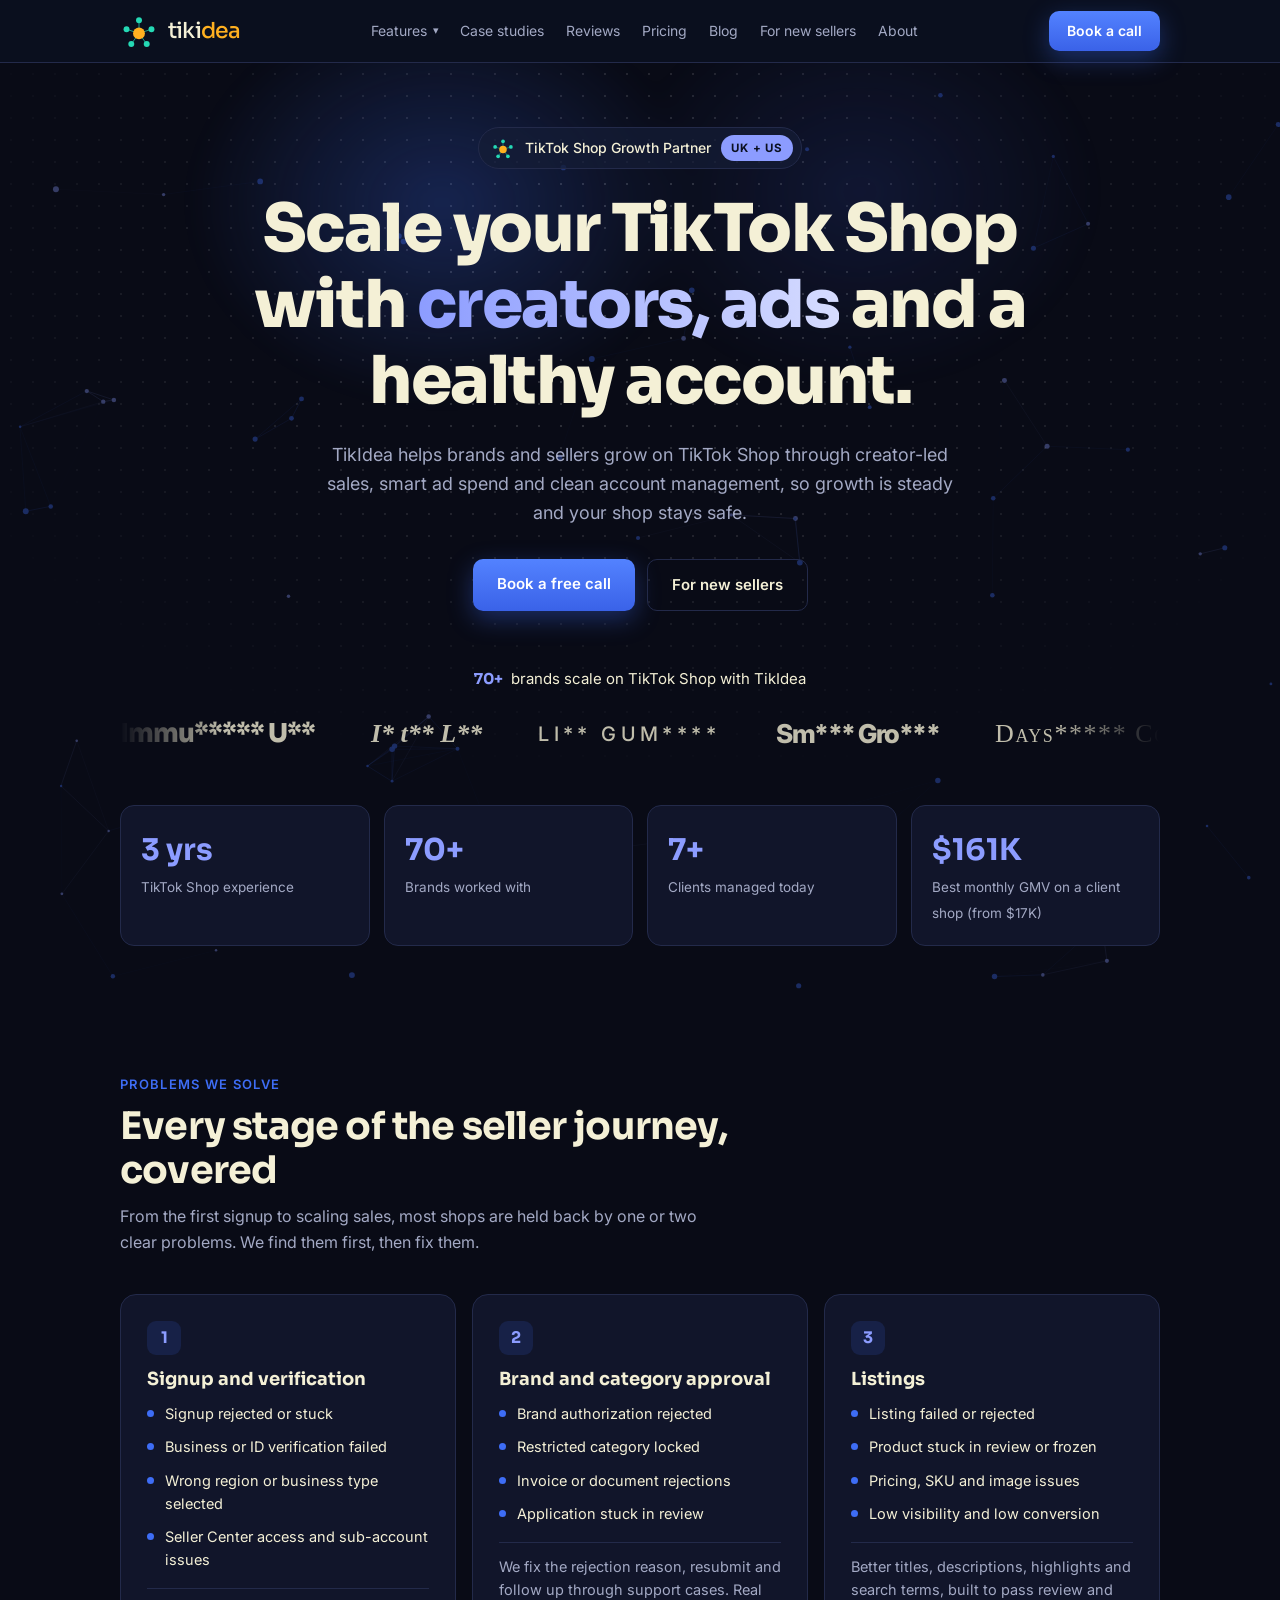
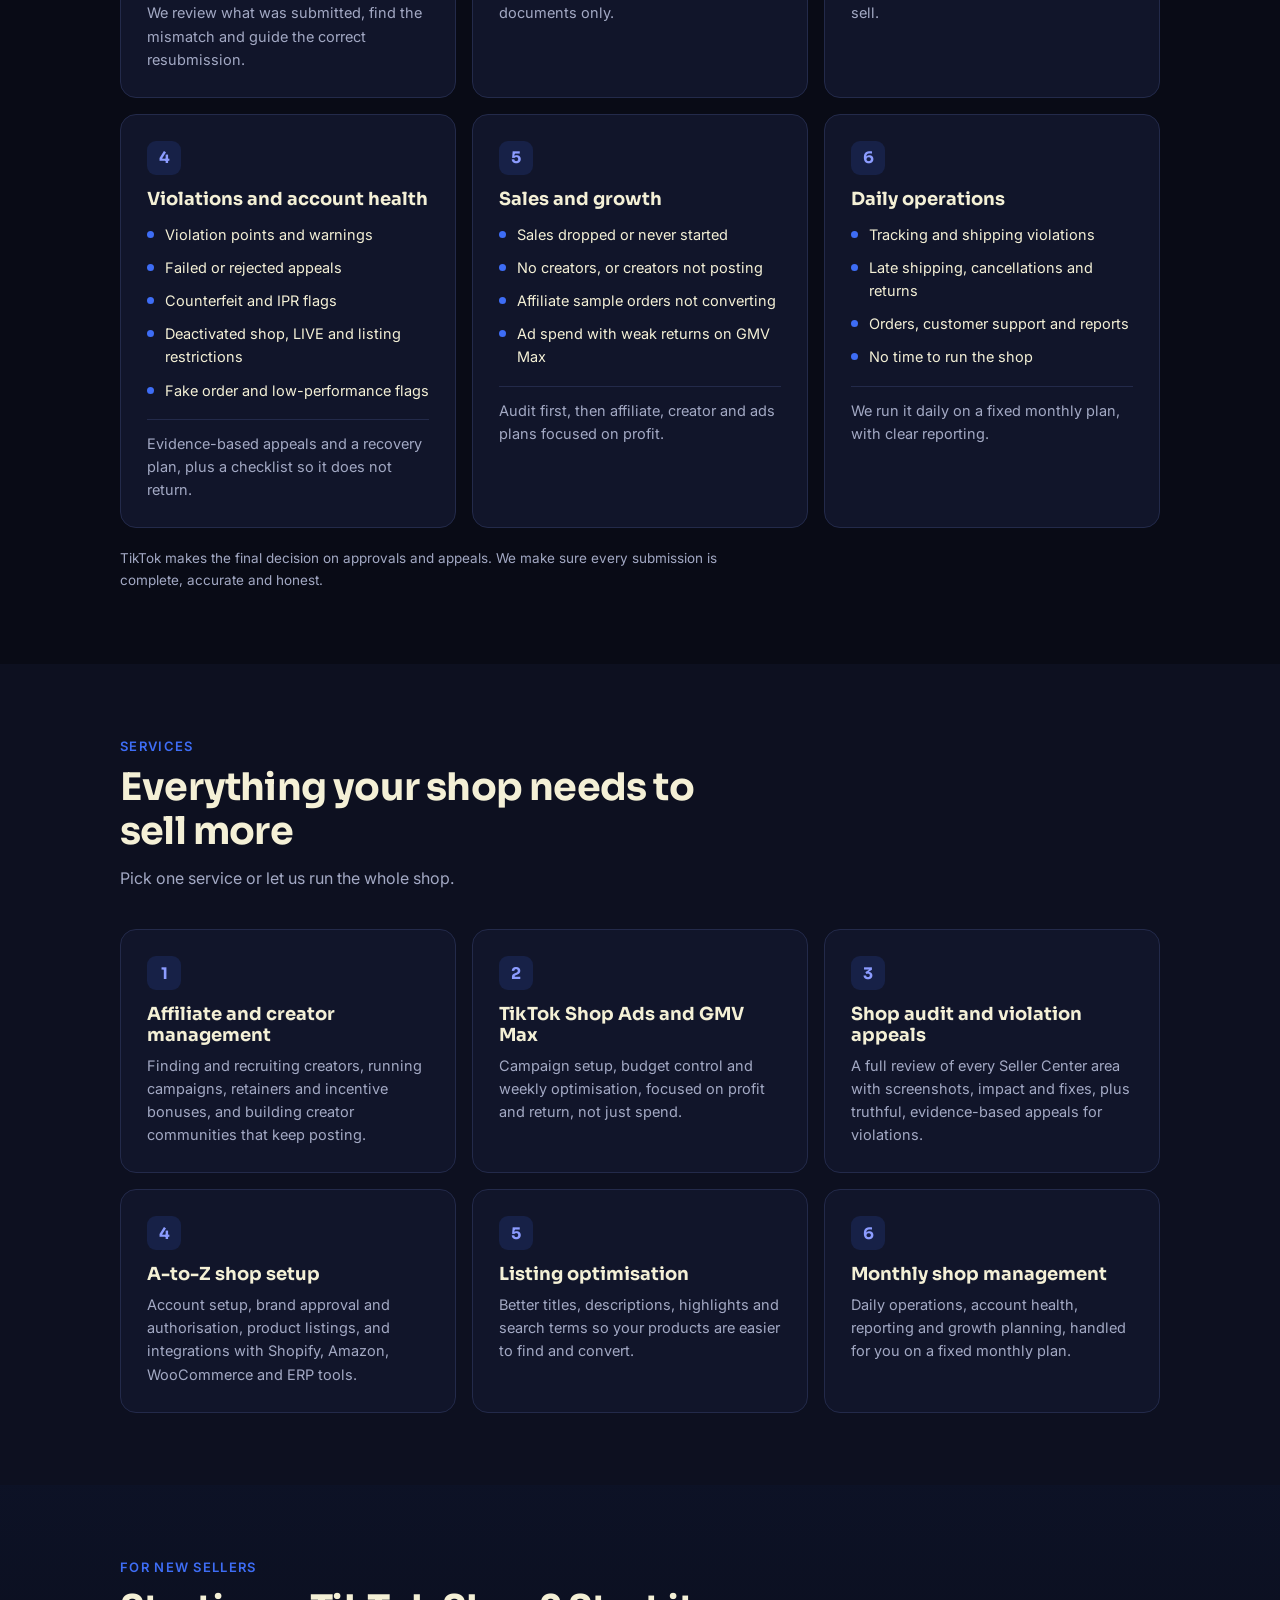
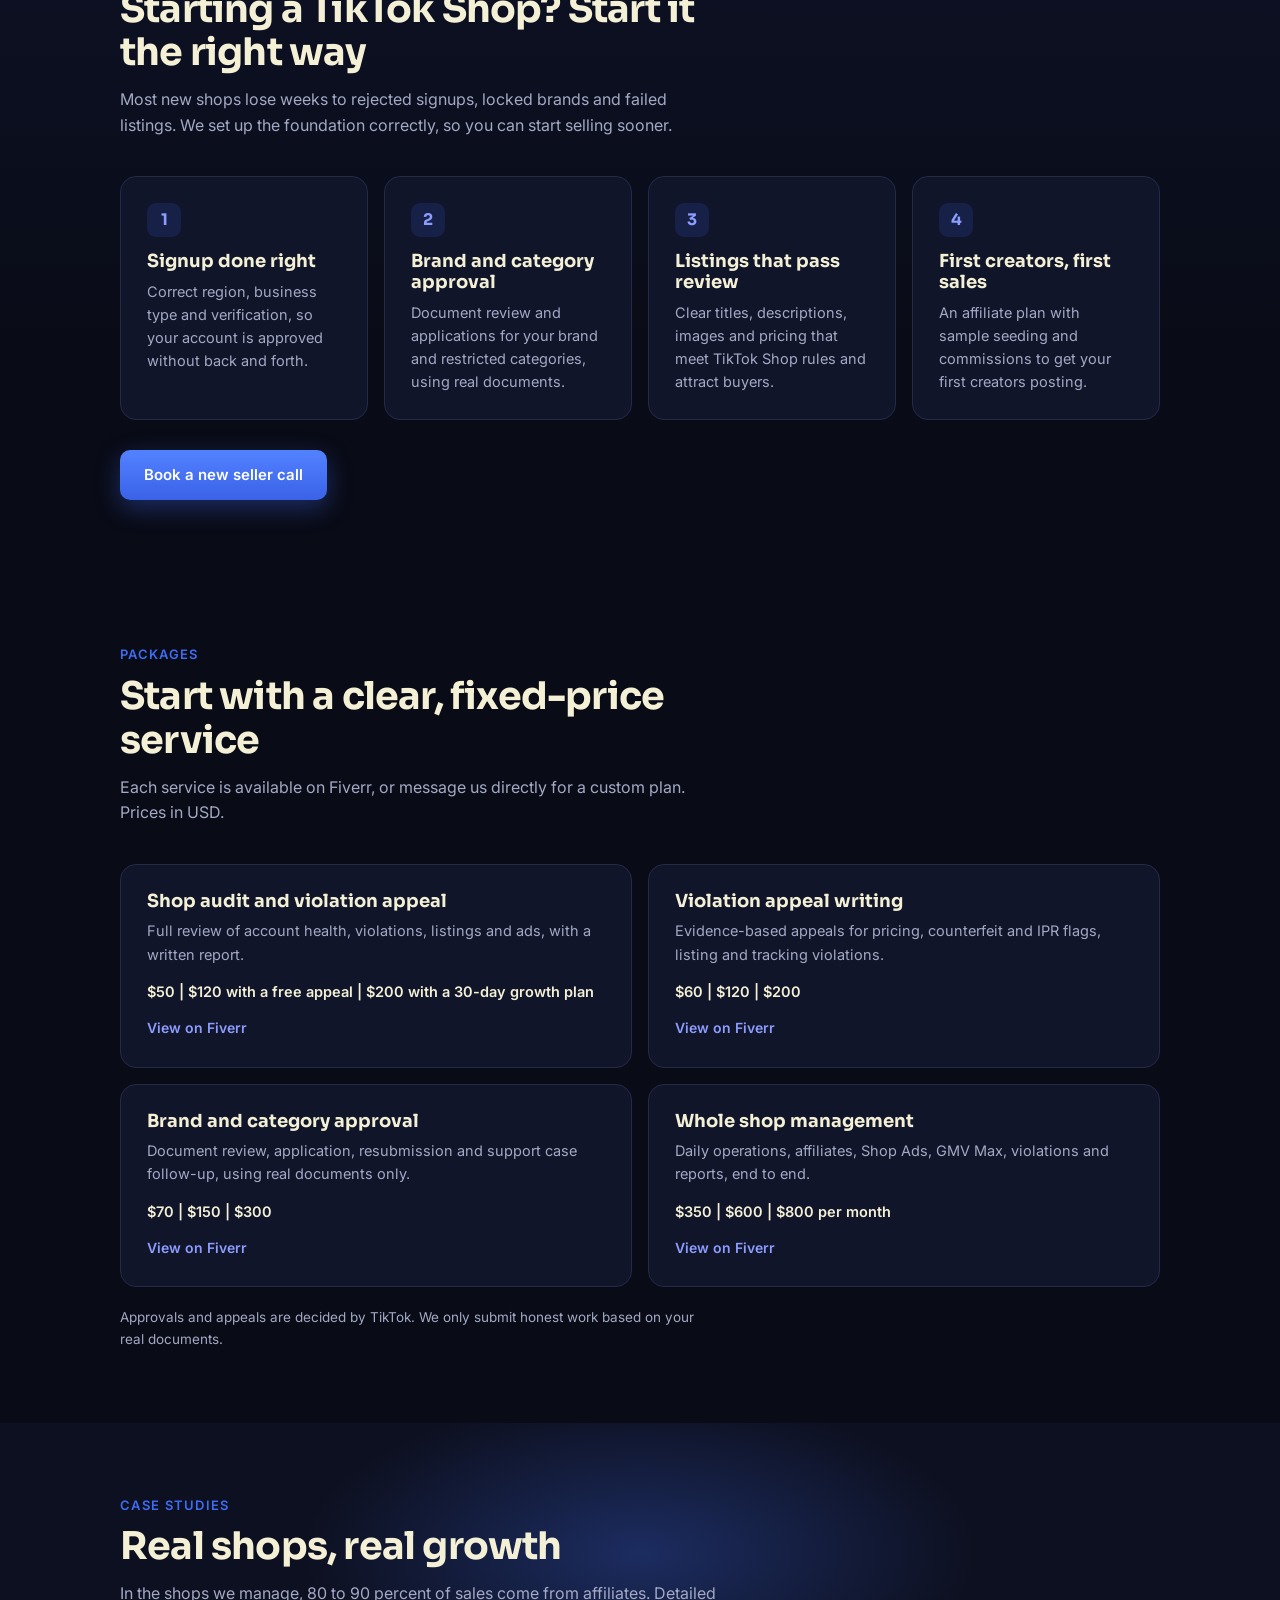
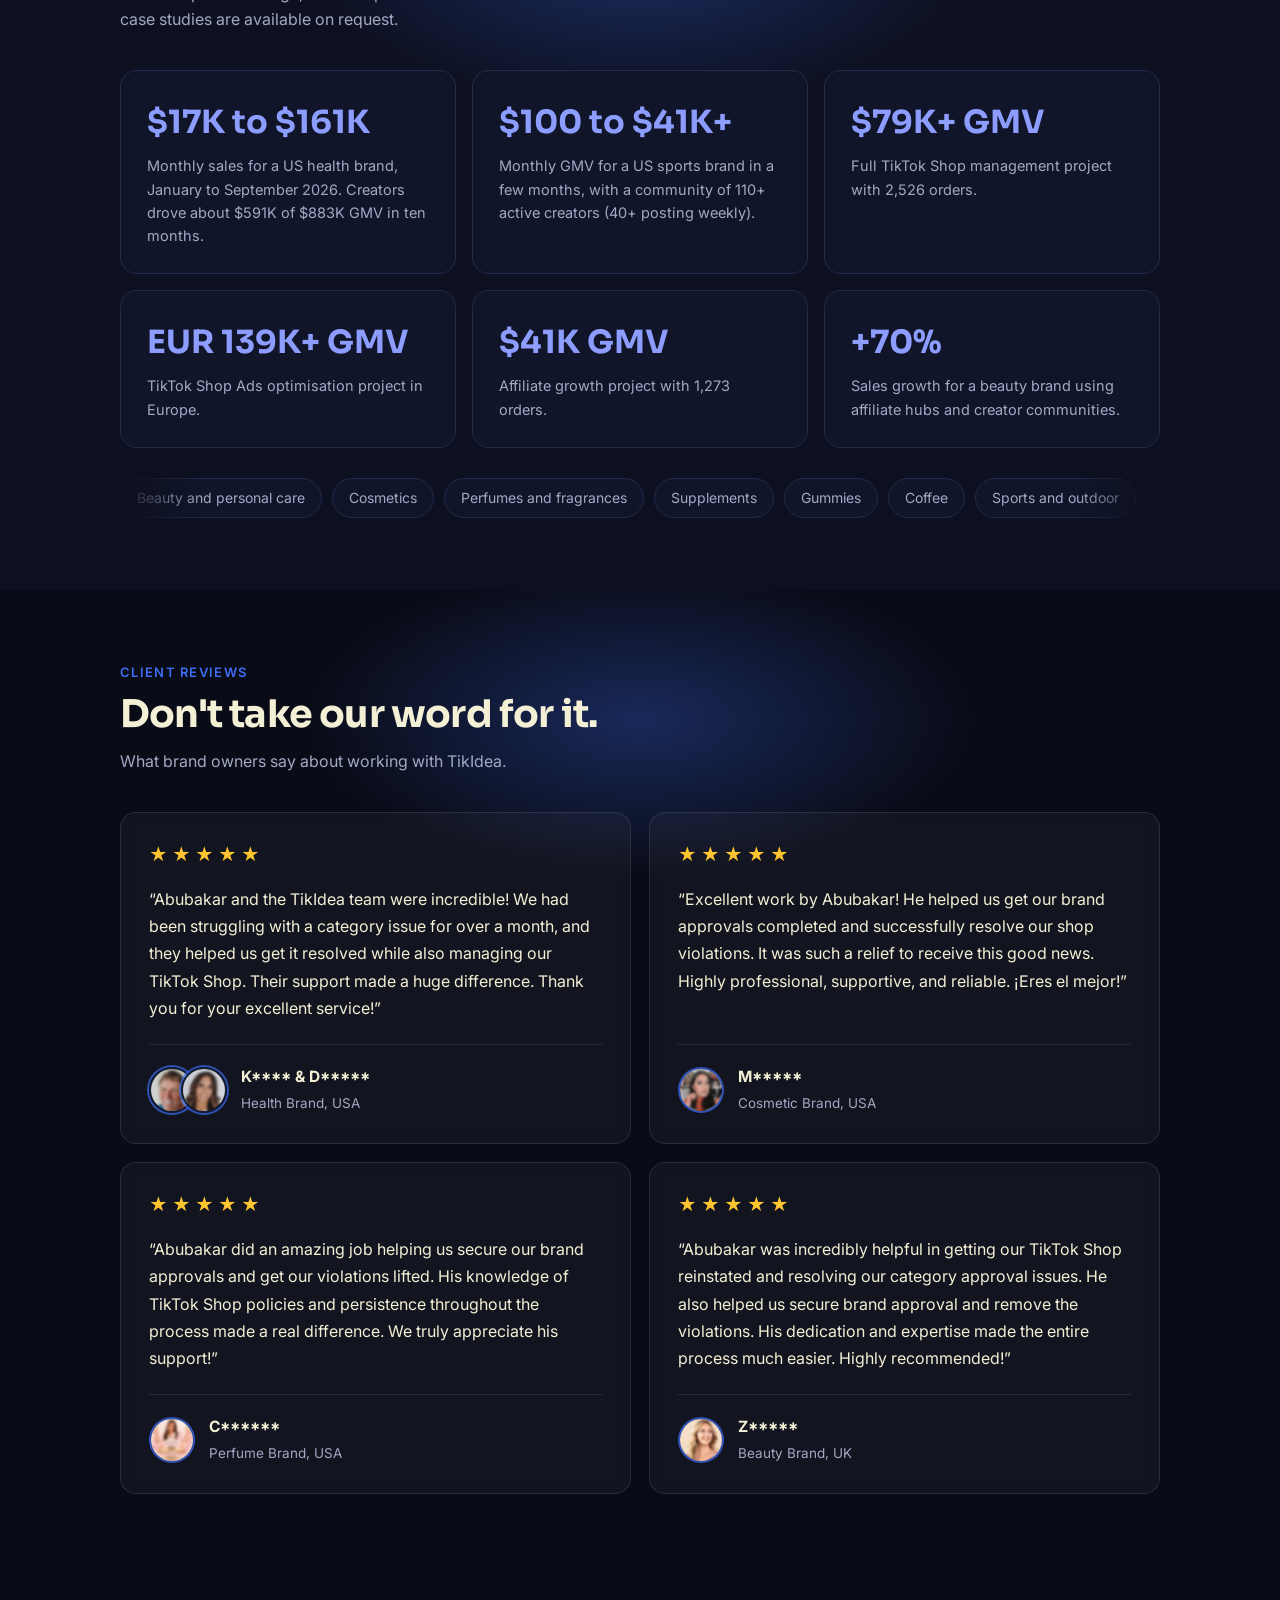
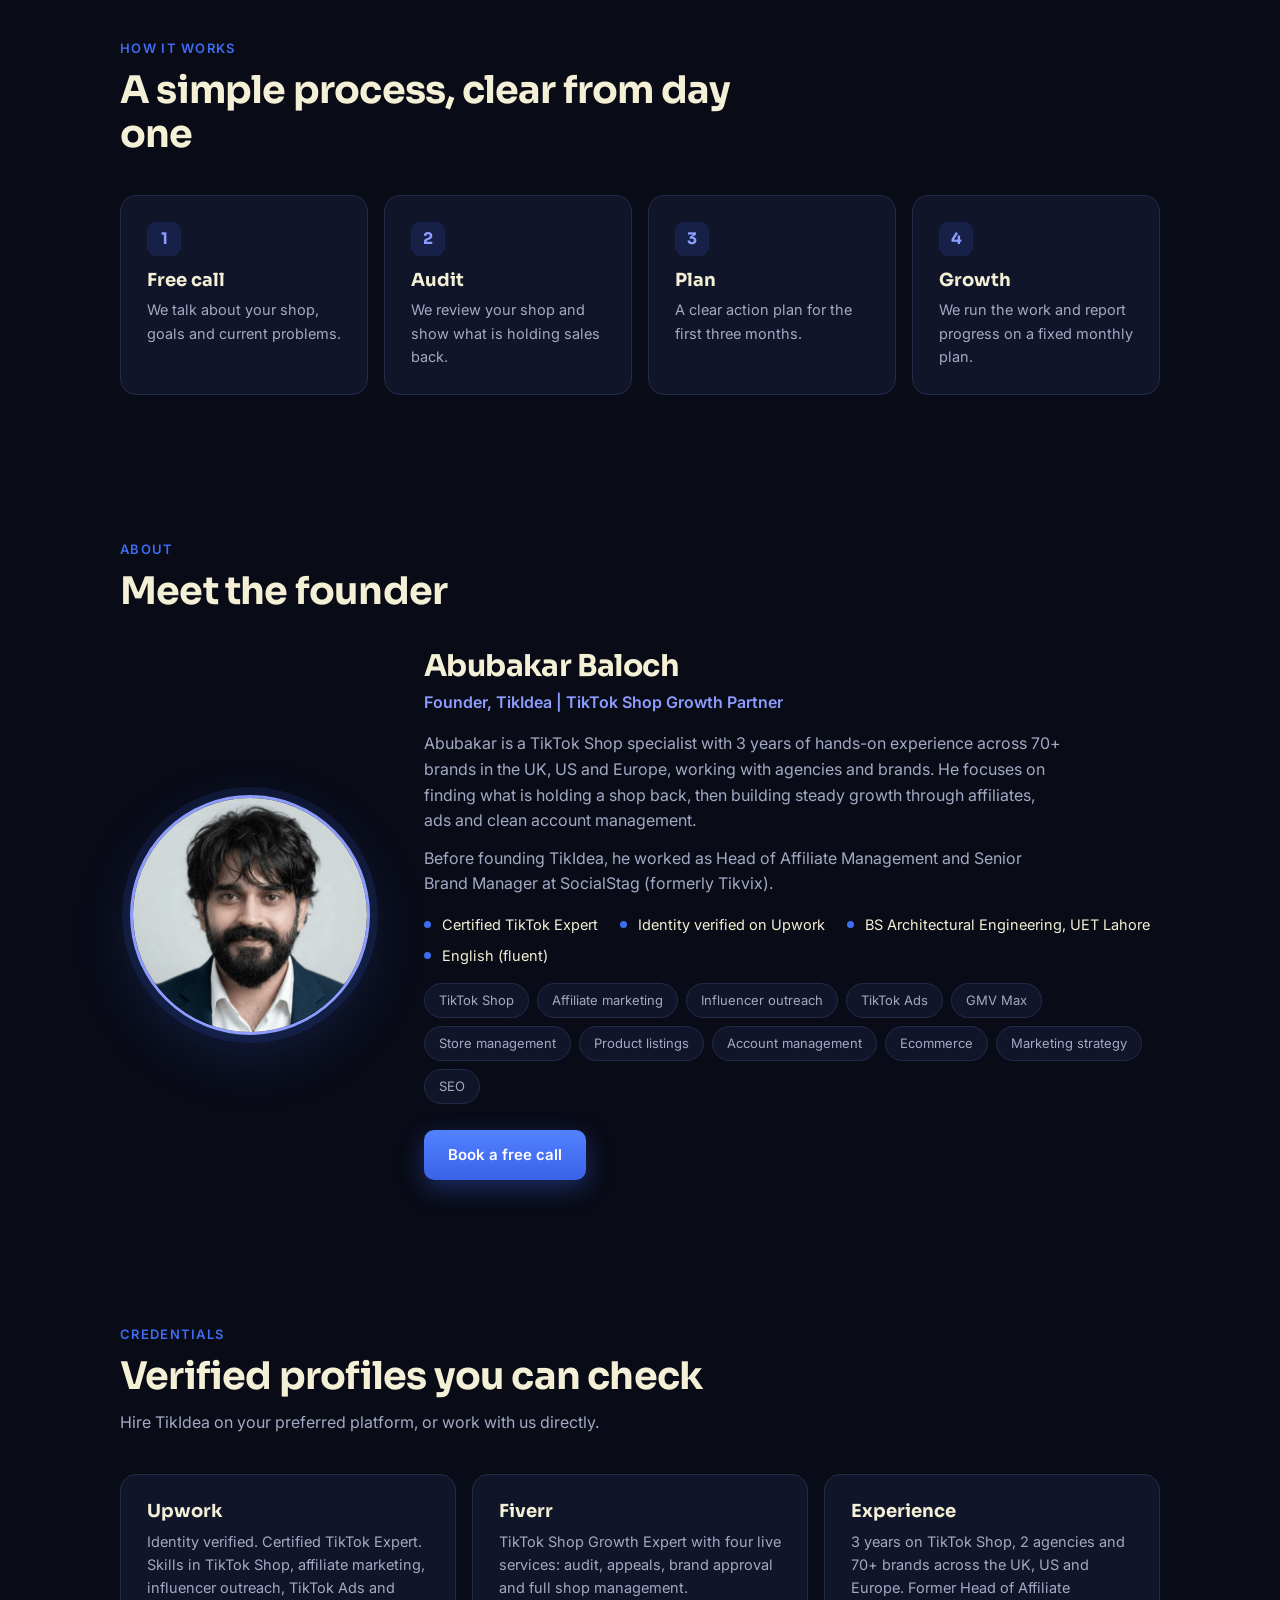
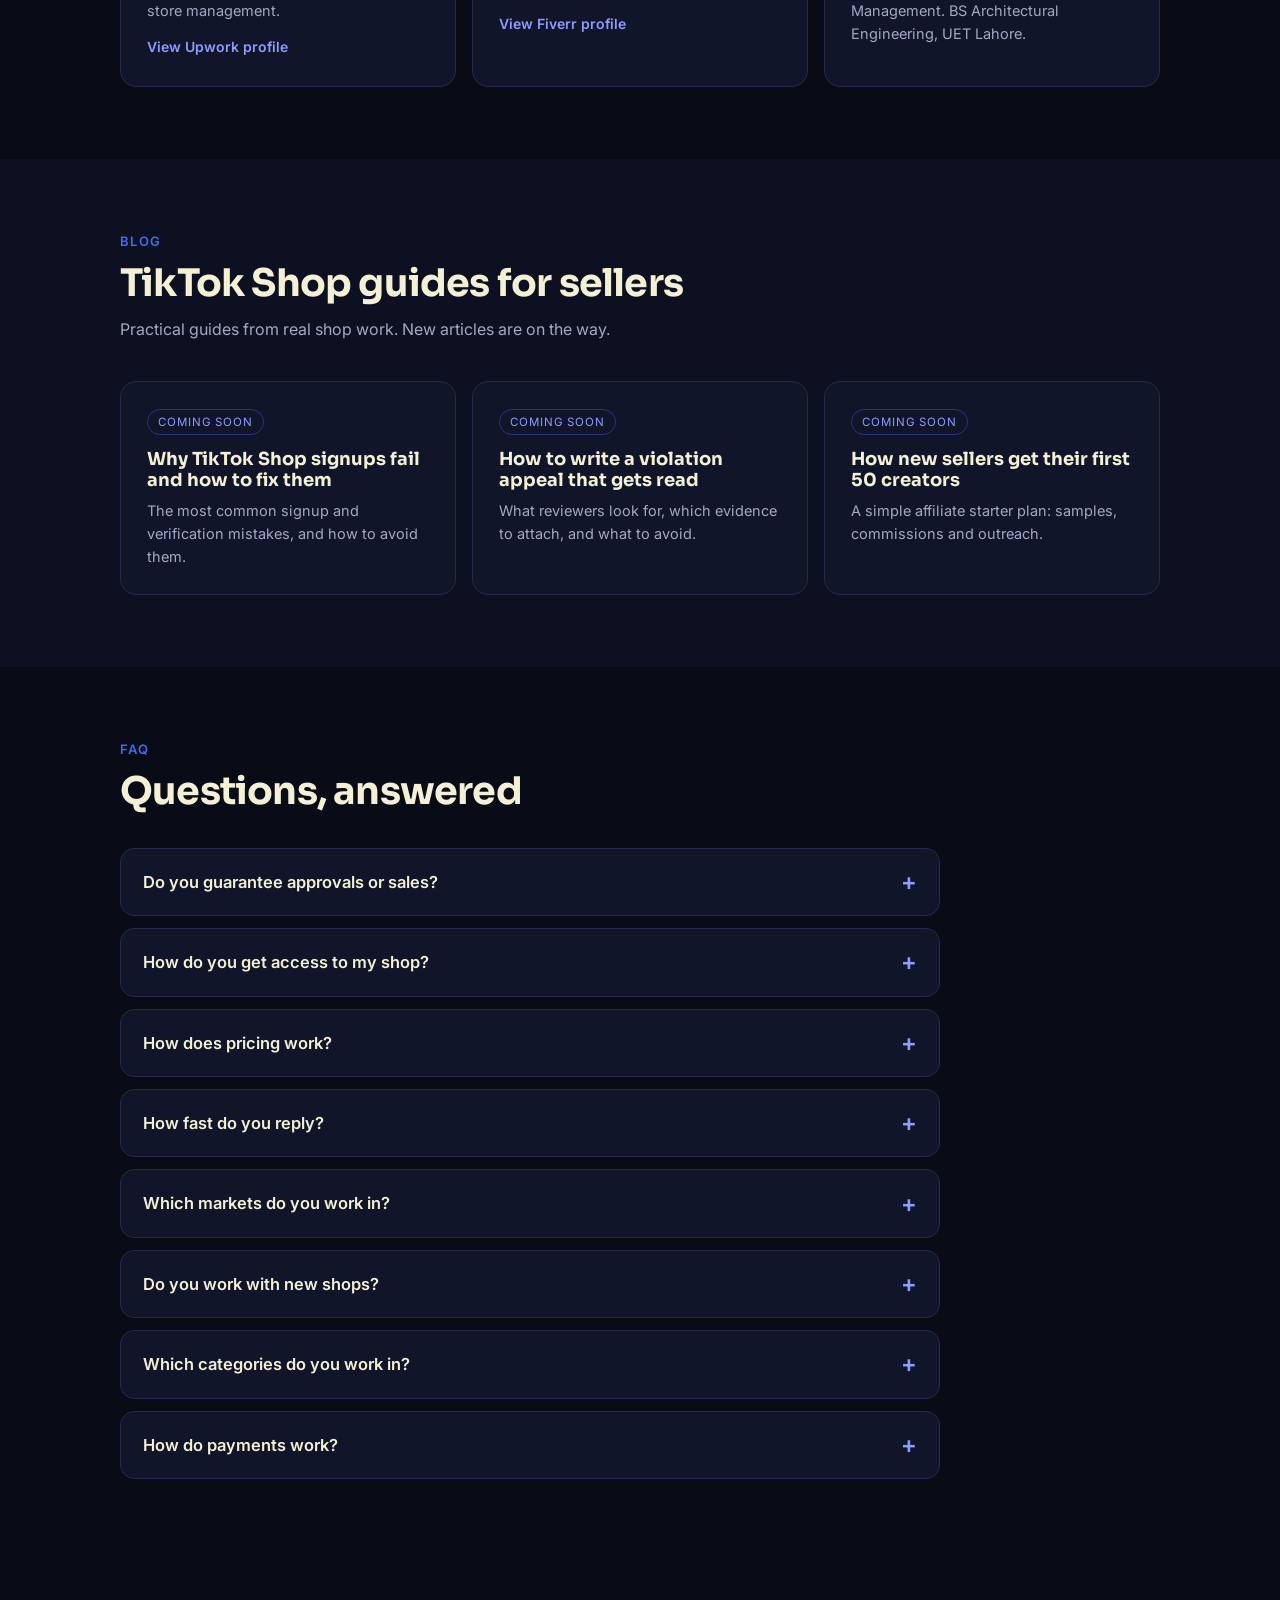
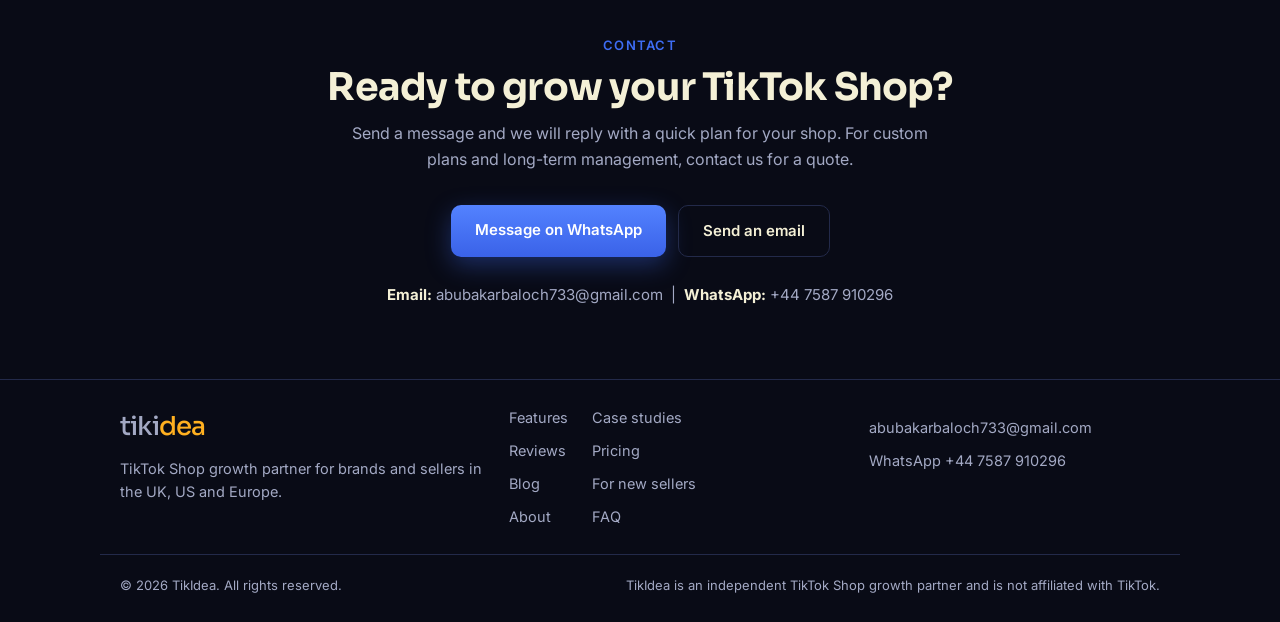
==== commit 319e36ab: "Add social preview image and meta tags Co-Authored-By: Claude Sonnet 5.5 <noreply@anthropic.com> Cla" ====
--- a/index.html
+++ b/index.html
@@ -8,6 +8,13 @@
 <meta name="keywords" content="TikIdea, TikTok Shop expert, TikTok Shop management, TikTok Shop affiliate management, TikTok Shop audit, TikTok Shop violation appeal, GMV Max">
 <meta name="author" content="Abubakar Baloch">
 <meta property="og:title" content="TikIdea | TikTok Shop Growth Partner">
+<meta property="og:type" content="website">
+<meta property="og:url" content="https://tikidea.com/">
+<meta property="og:image" content="https://tikidea.com/img/og-image.png">
+<meta property="og:image:width" content="1200">
+<meta property="og:image:height" content="630">
+<meta name="twitter:card" content="summary_large_image">
+<meta name="twitter:image" content="https://tikidea.com/img/og-image.png">
 <meta property="og:description" content="Affiliate-led growth, ads, audits and appeals for TikTok Shop brands in the UK and US.">
 <meta property="og:type" content="website">
 <script type="application/ld+json">
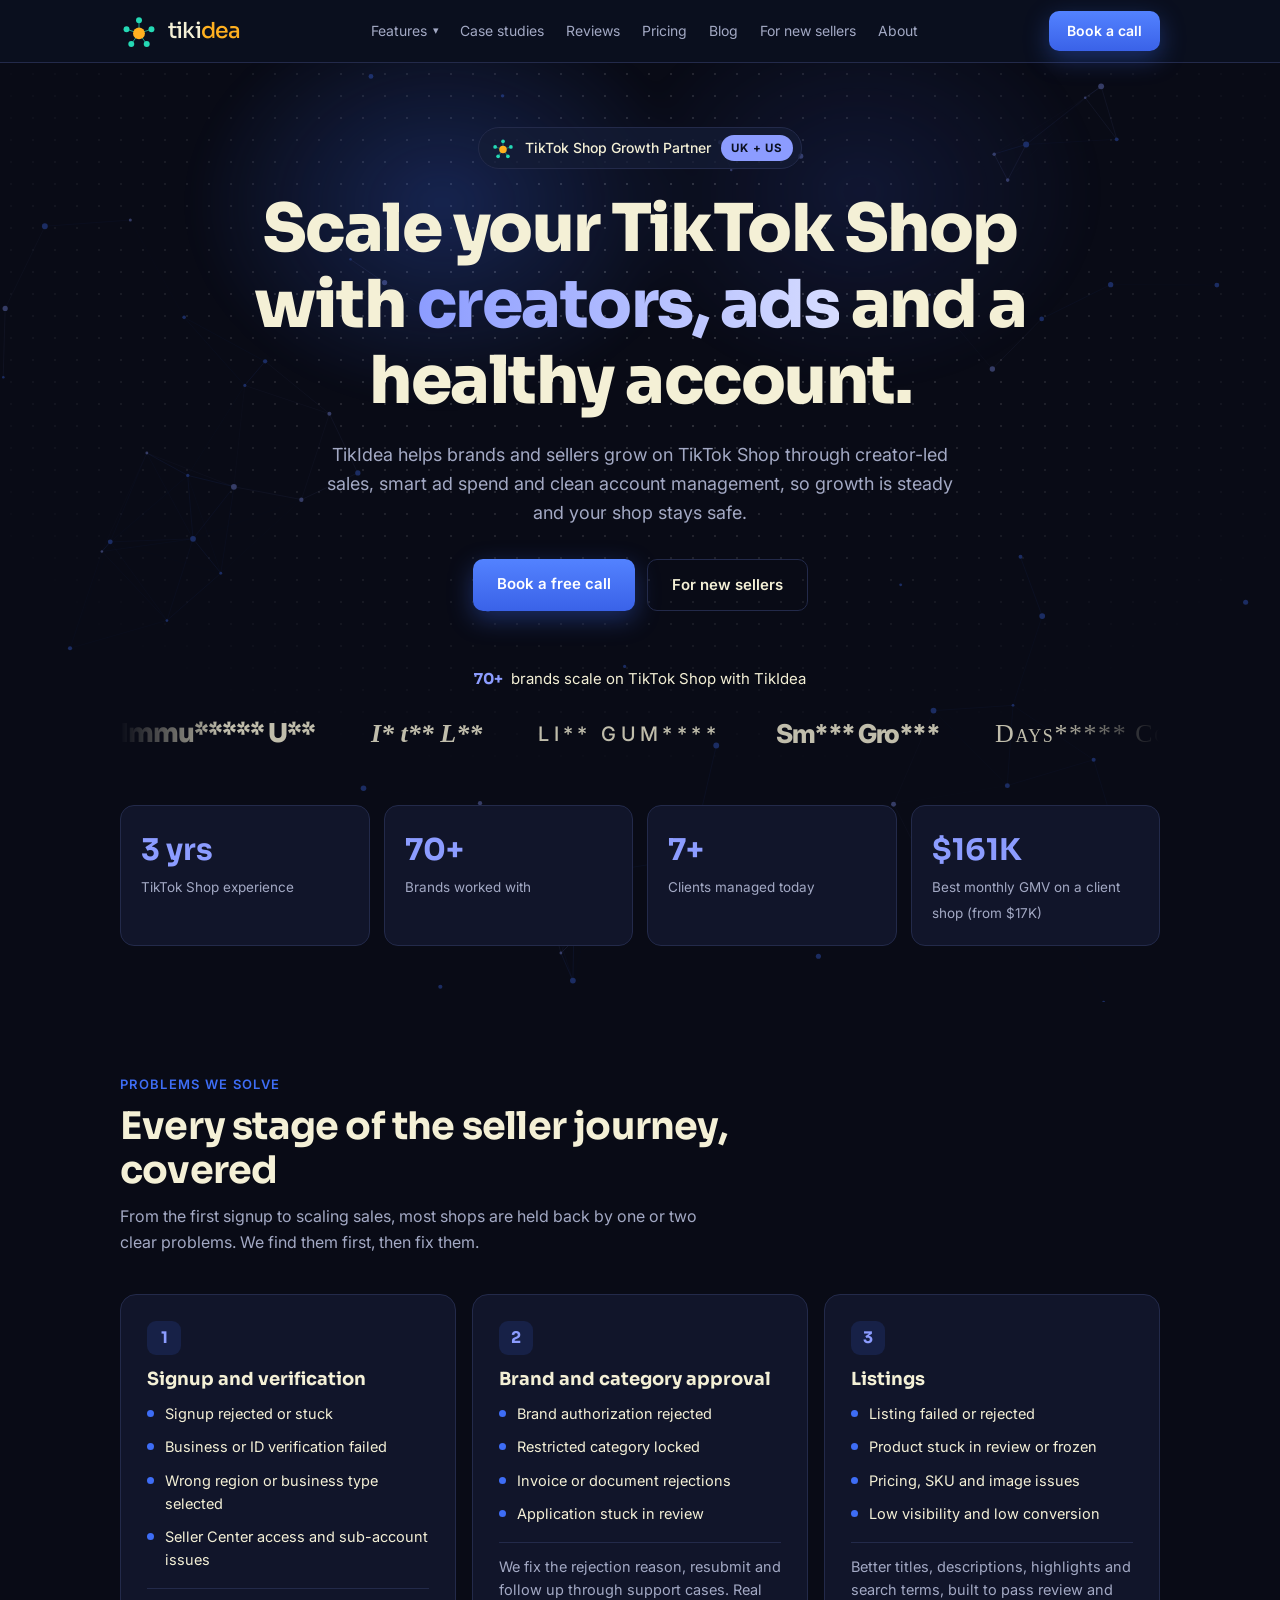
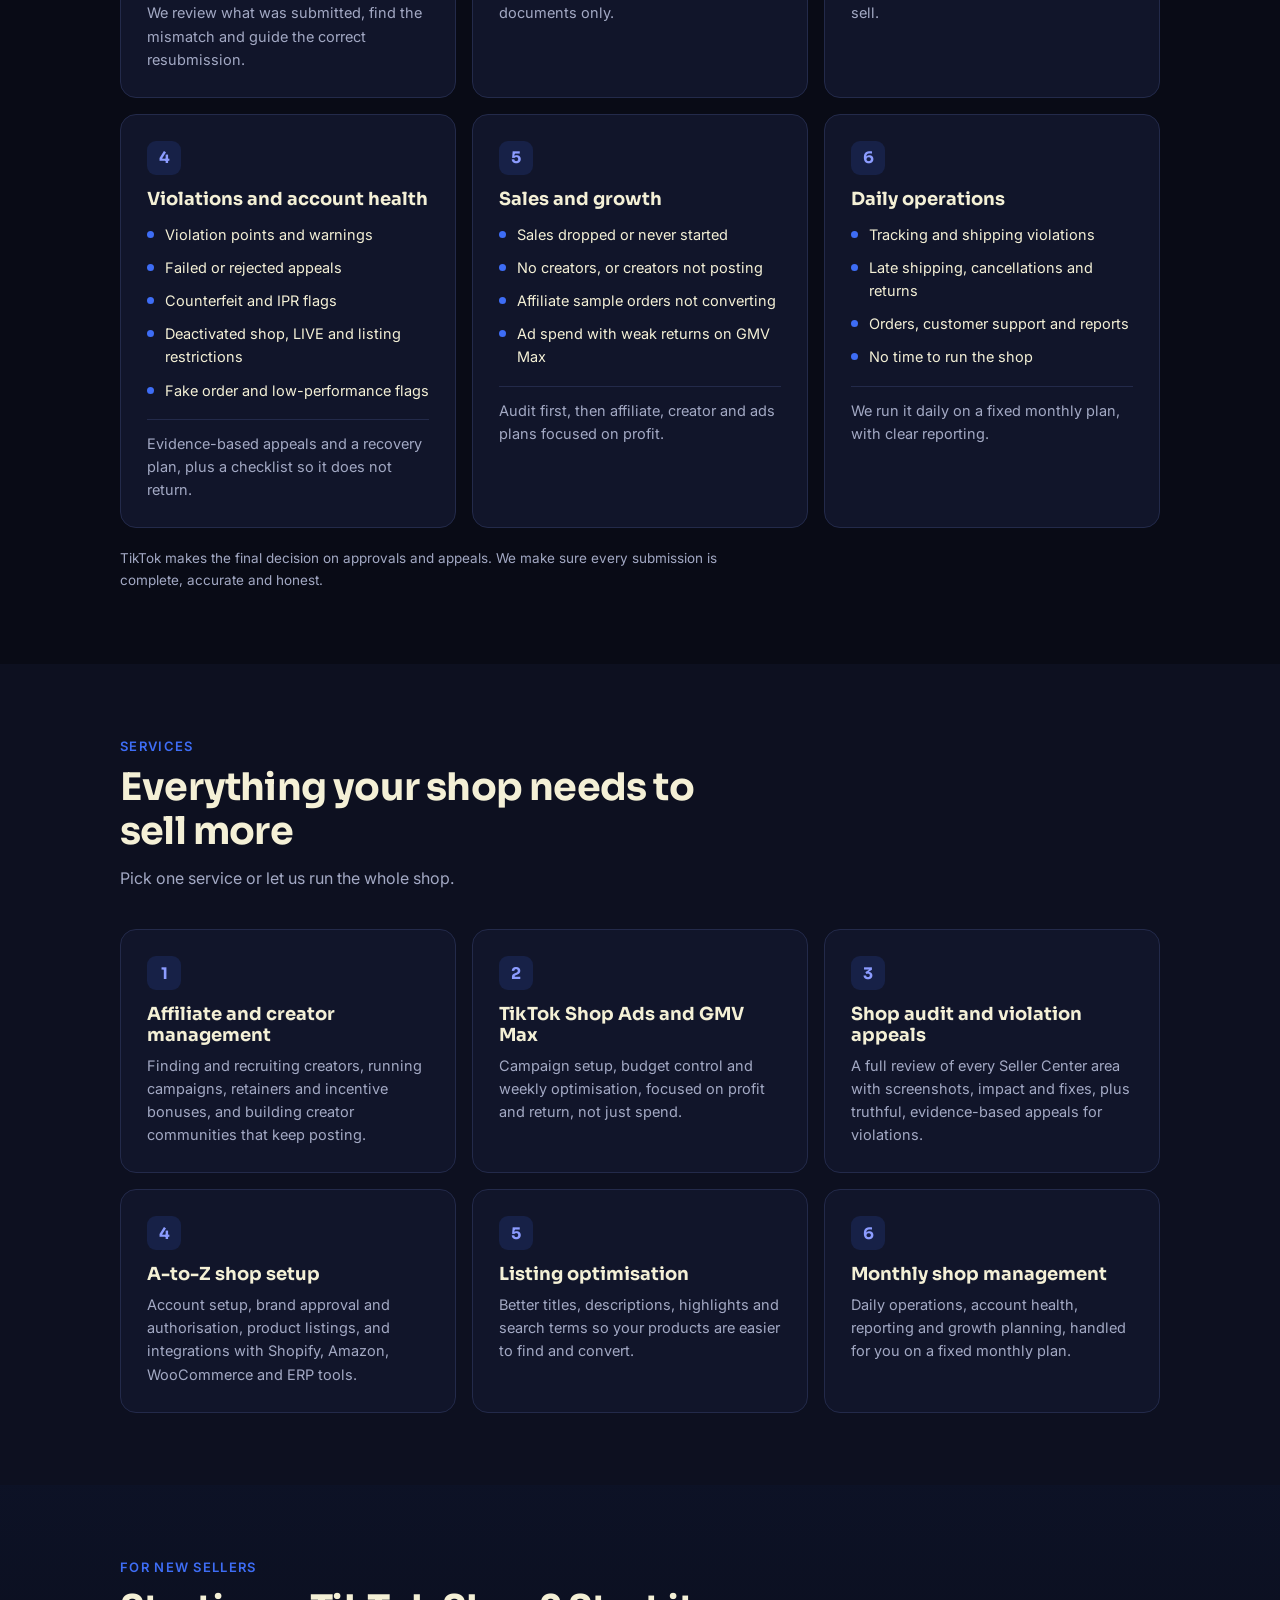
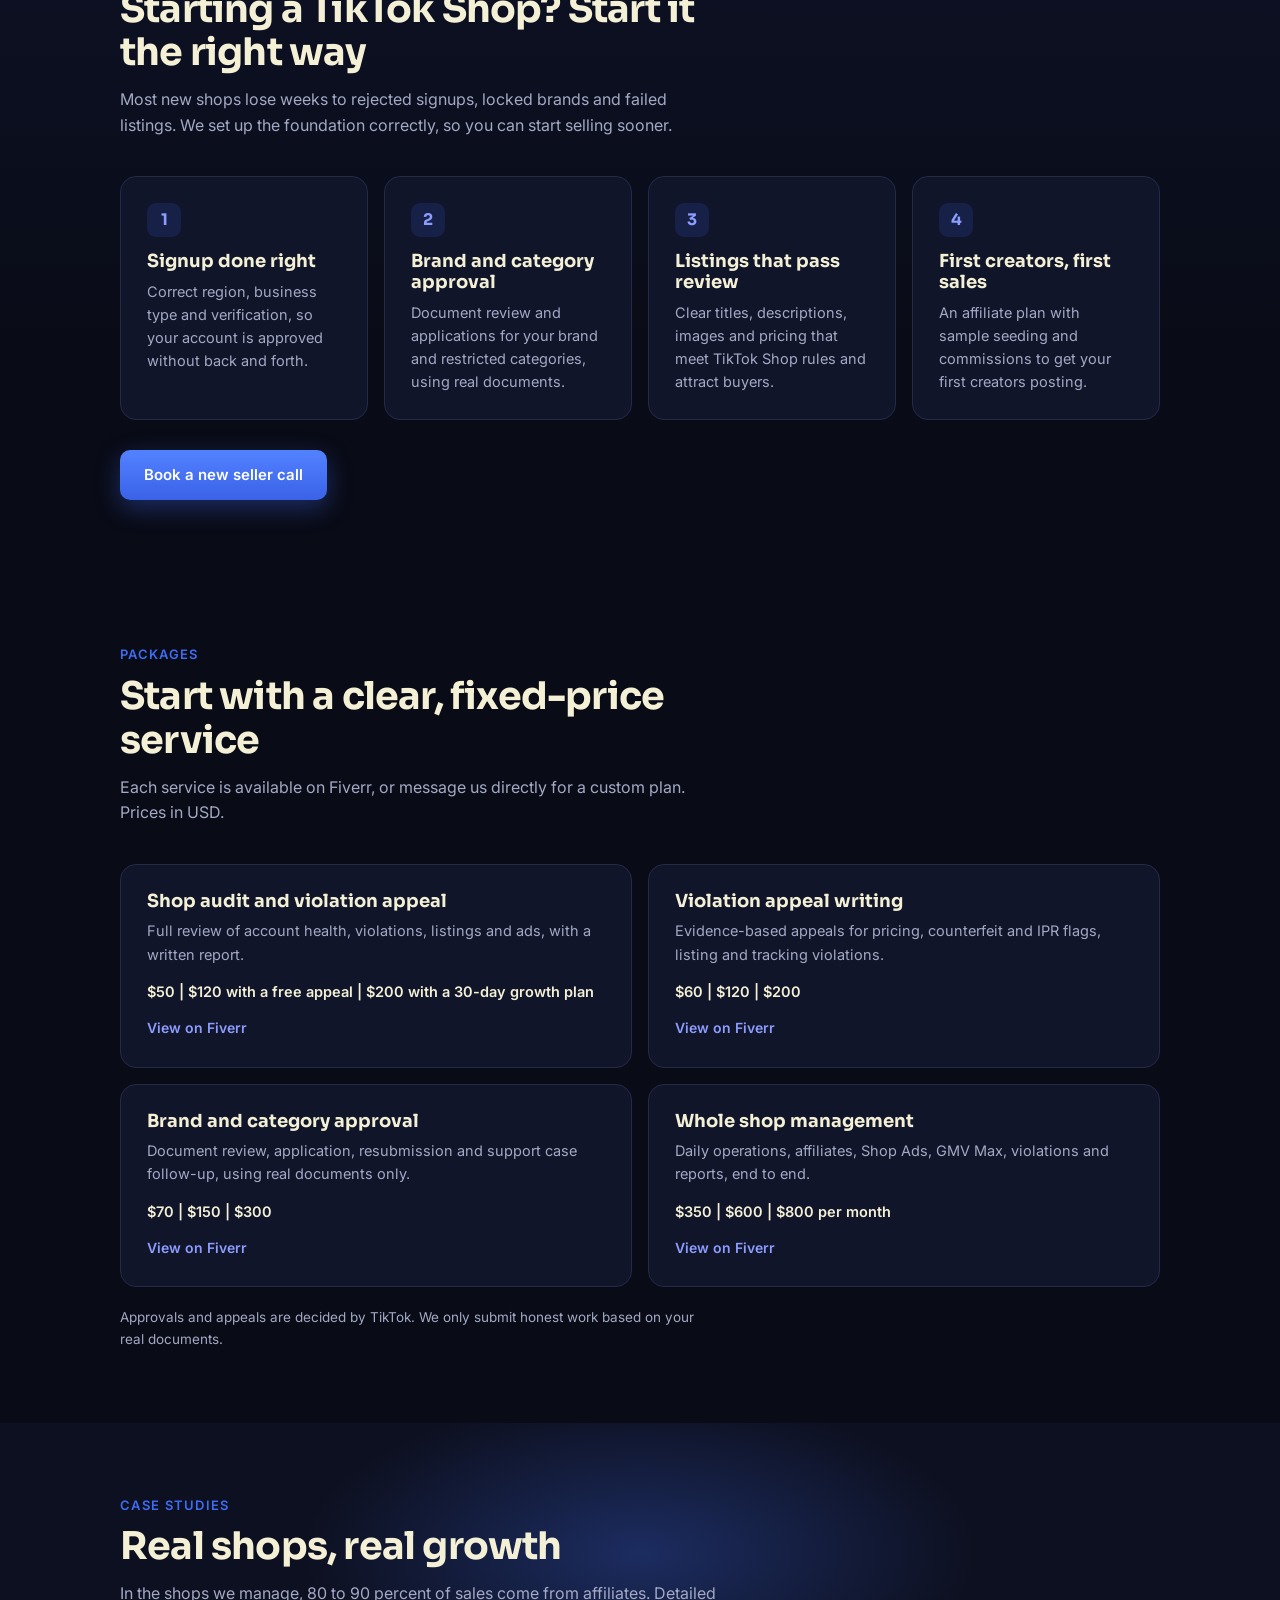
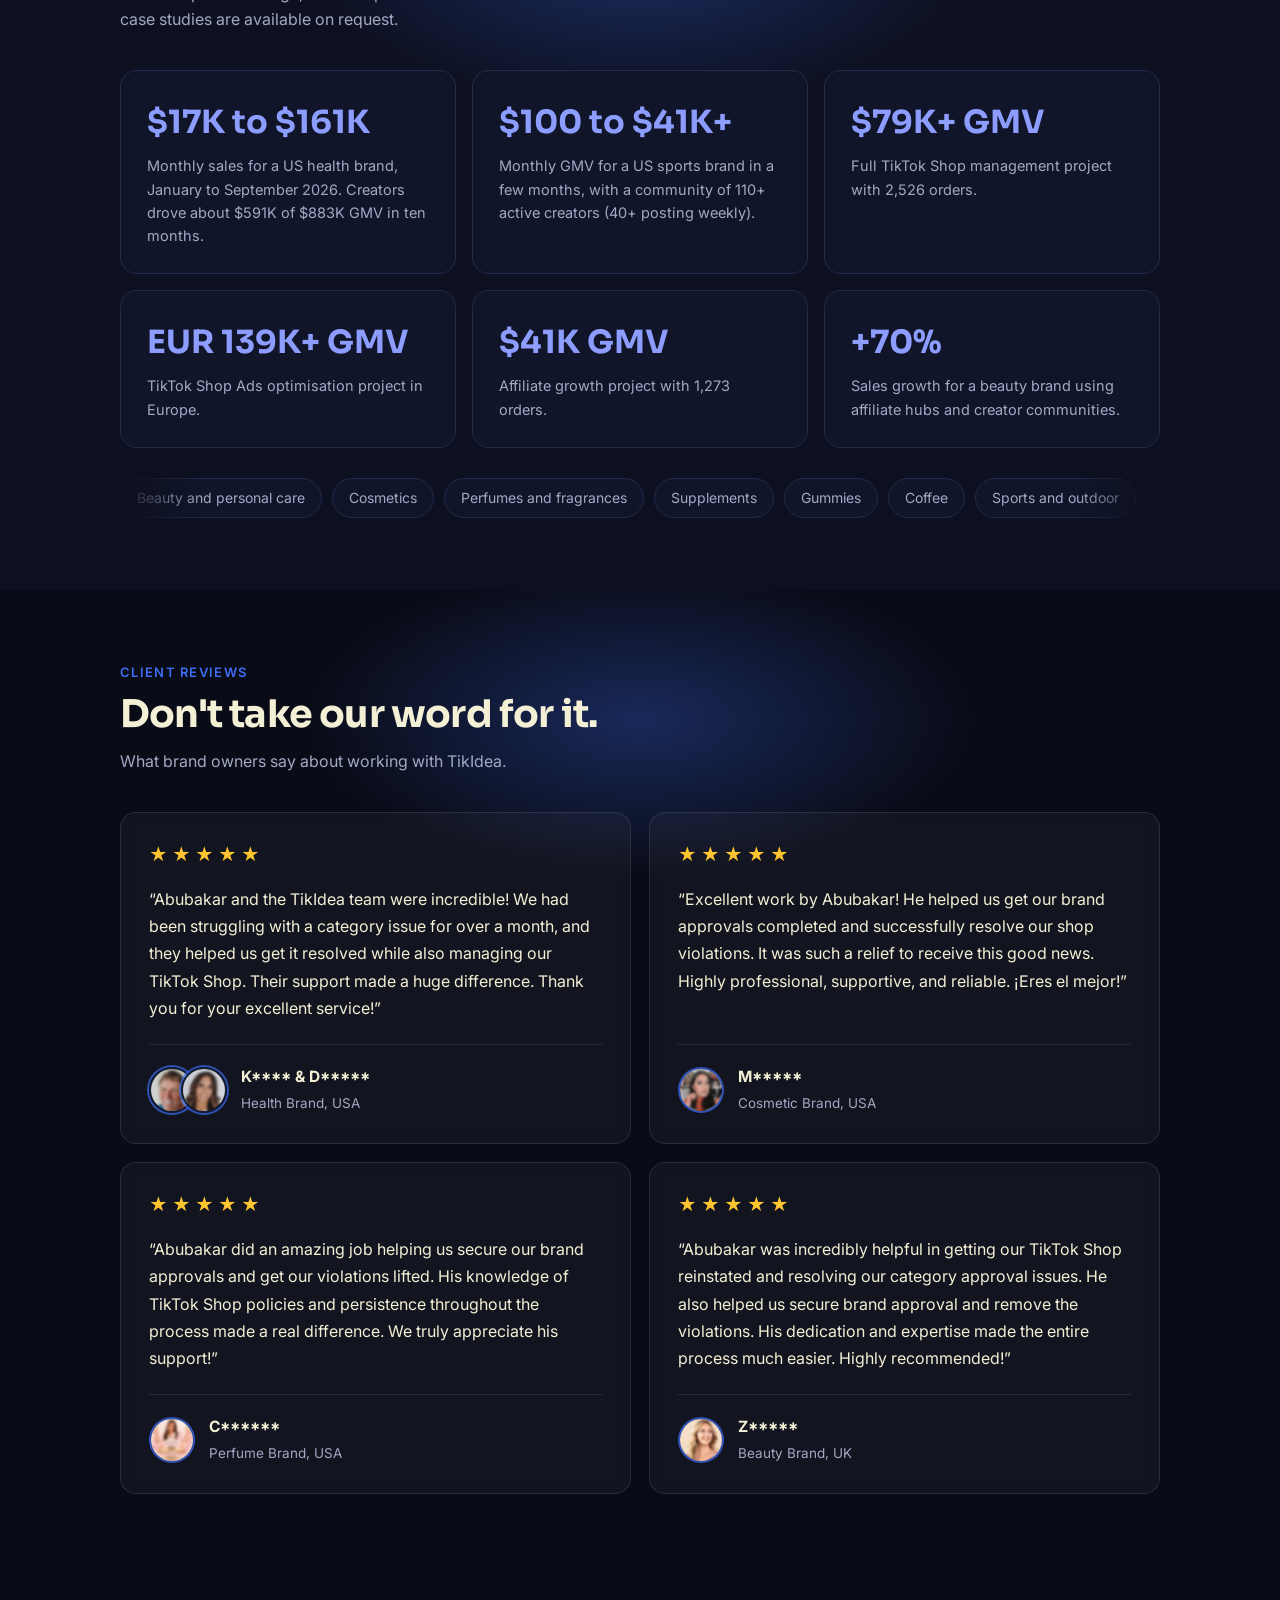
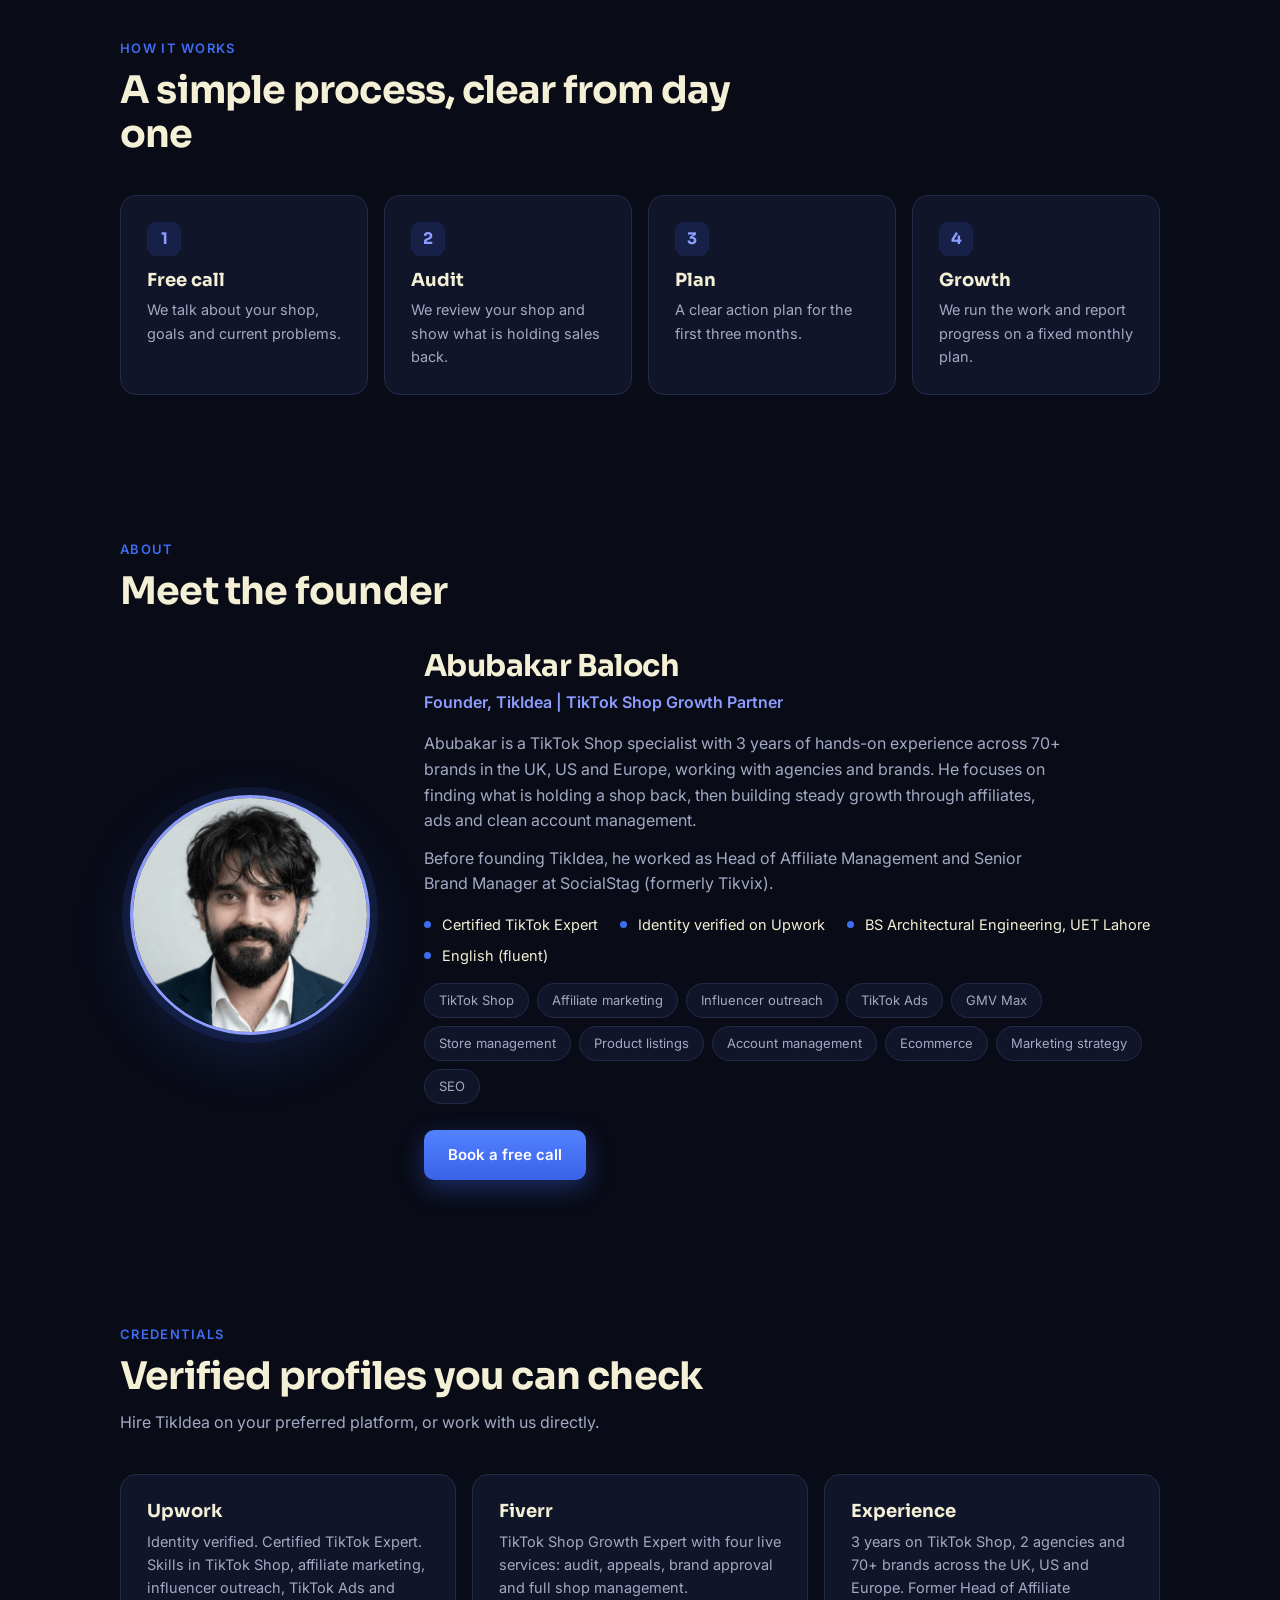
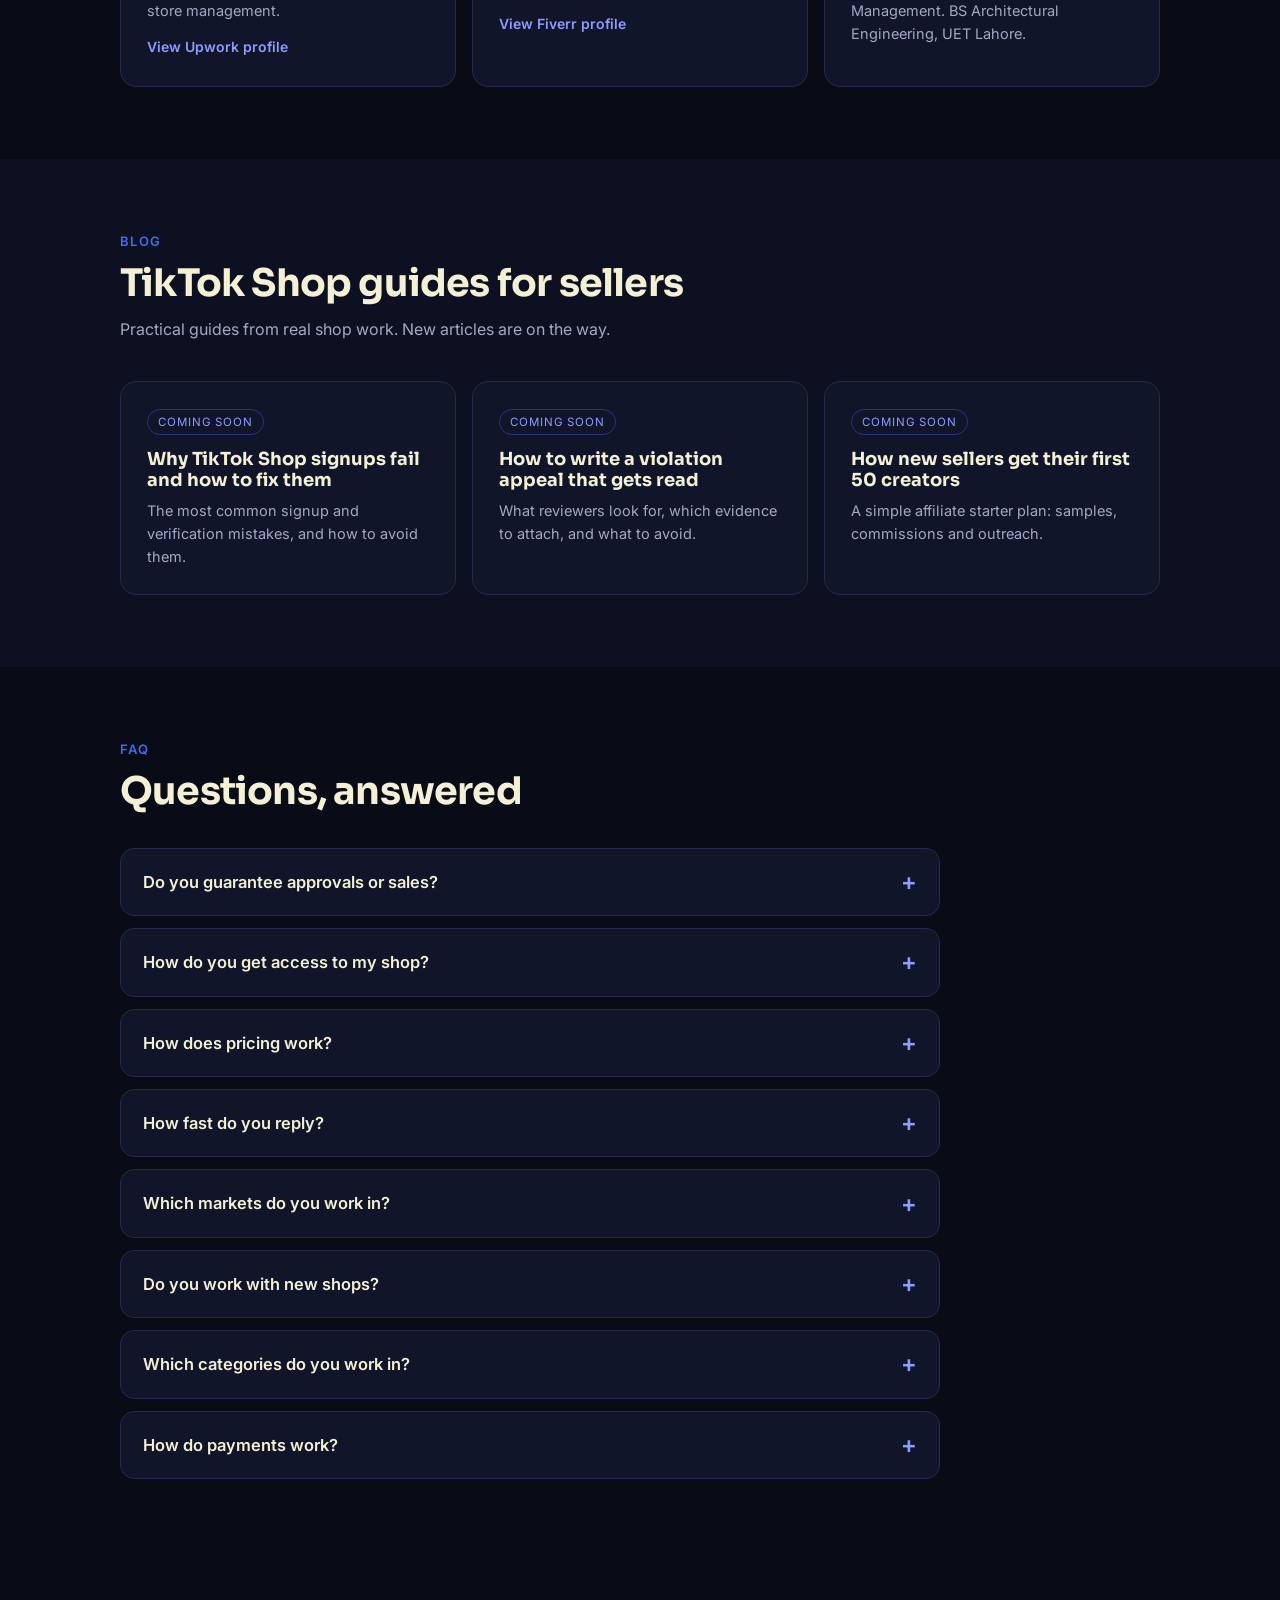
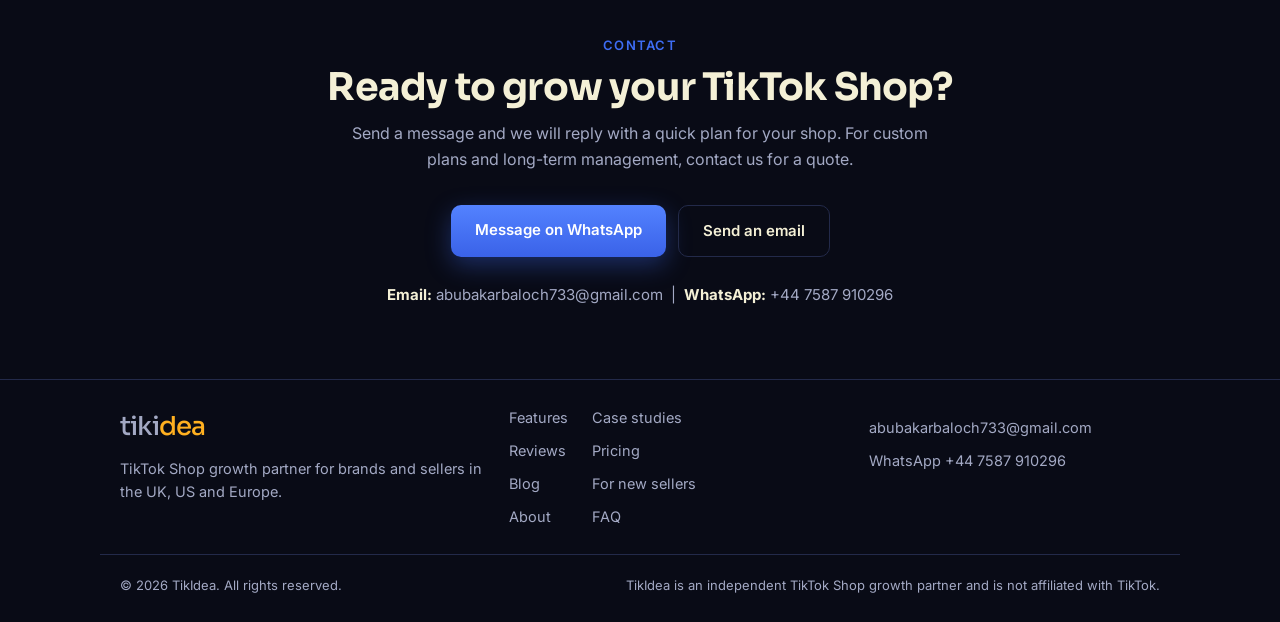
==== commit 95139624: "Remove duplicate og:type Co-Authored-By: Claude Sonnet 5.5 <noreply@anthropic.com> Claude-Session: h" ====
--- a/index.html
+++ b/index.html
@@ -16,7 +16,6 @@
 <meta name="twitter:card" content="summary_large_image">
 <meta name="twitter:image" content="https://tikidea.com/img/og-image.png">
 <meta property="og:description" content="Affiliate-led growth, ads, audits and appeals for TikTok Shop brands in the UK and US.">
-<meta property="og:type" content="website">
 <script type="application/ld+json">
 {
   "@context": "https://schema.org",
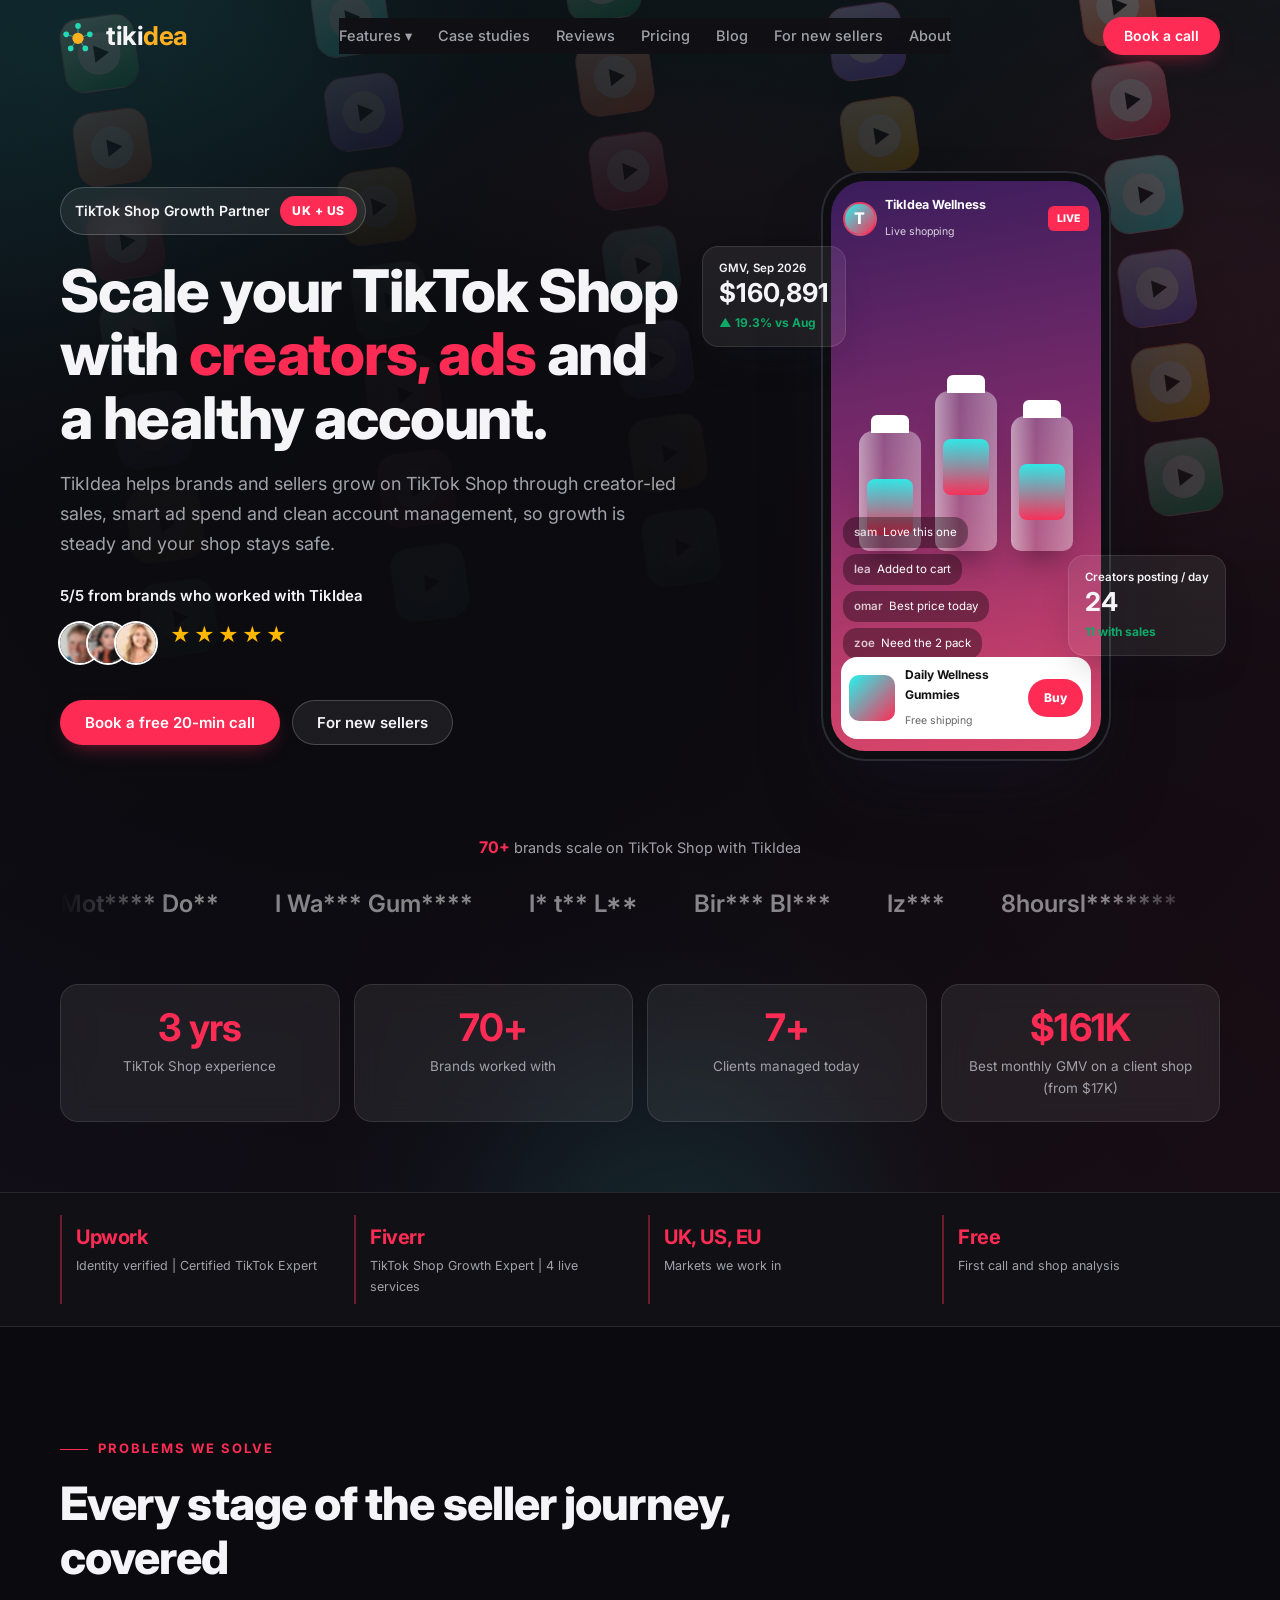
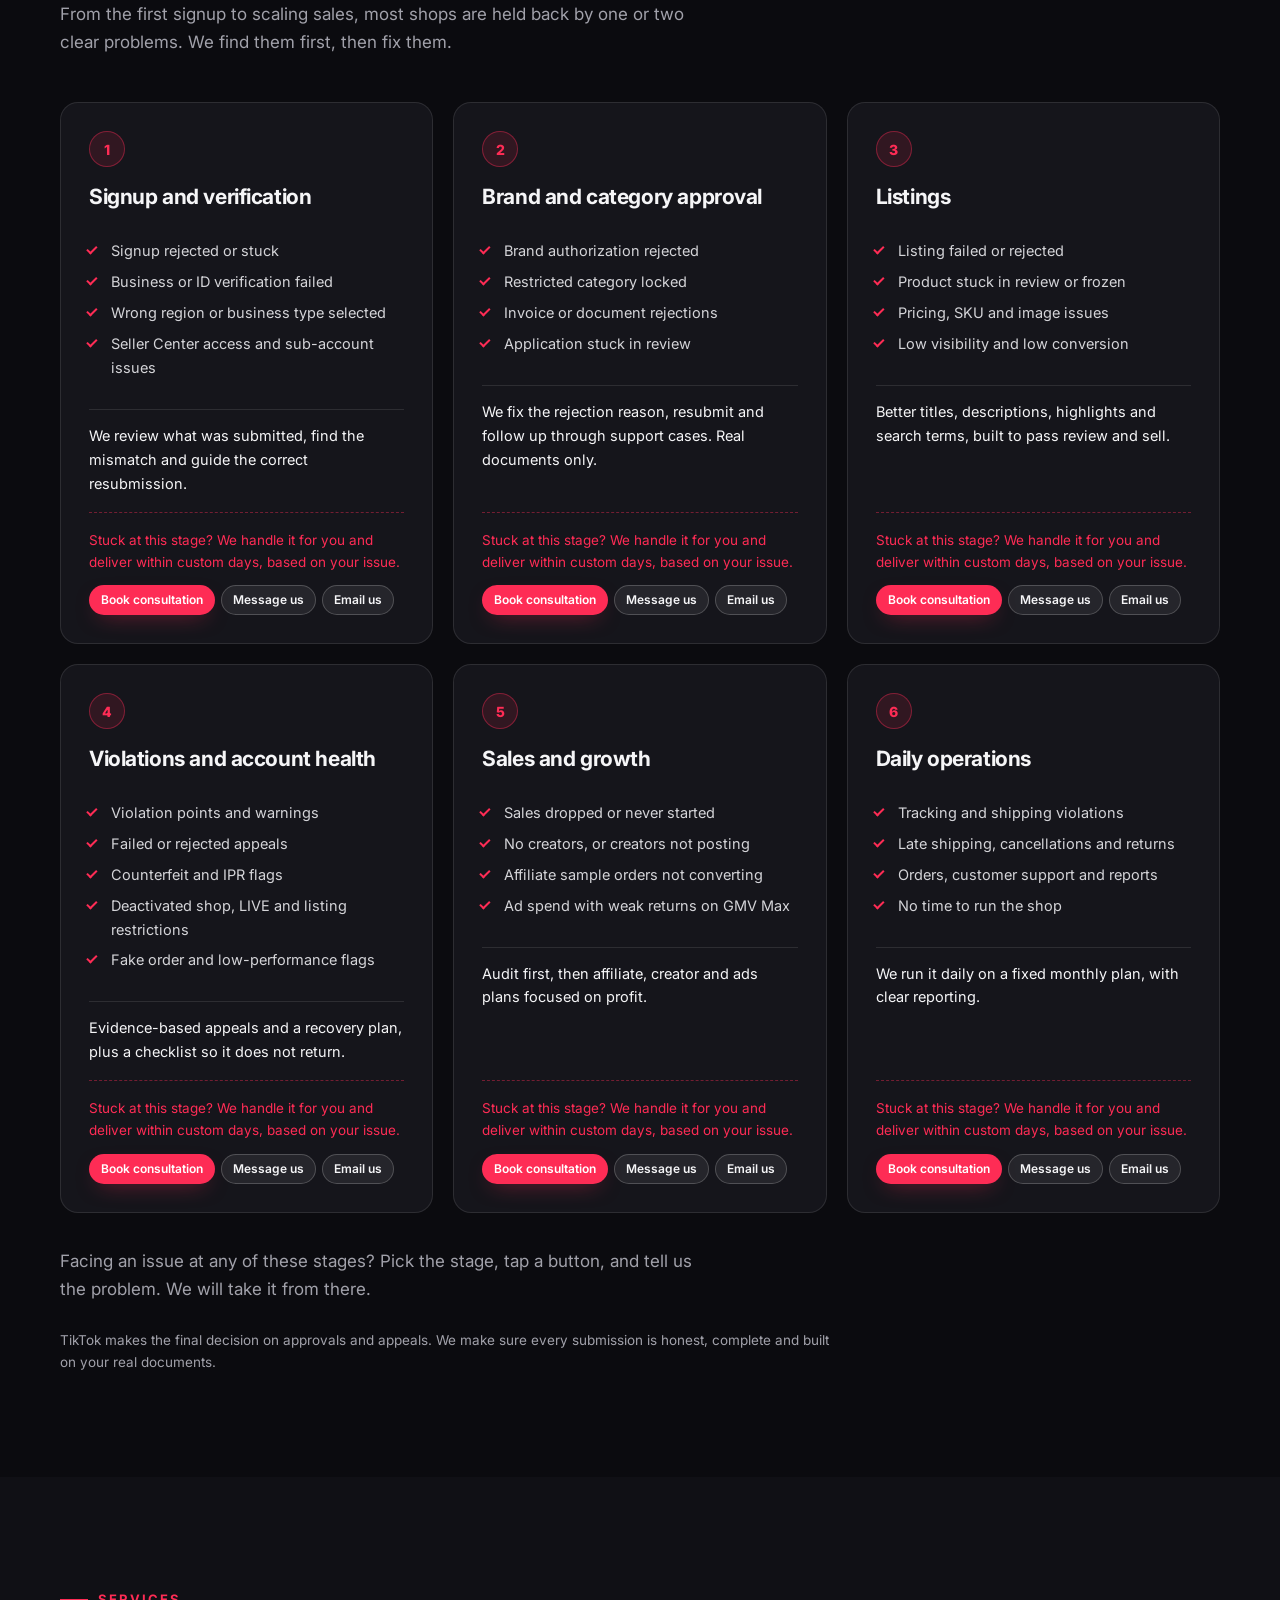
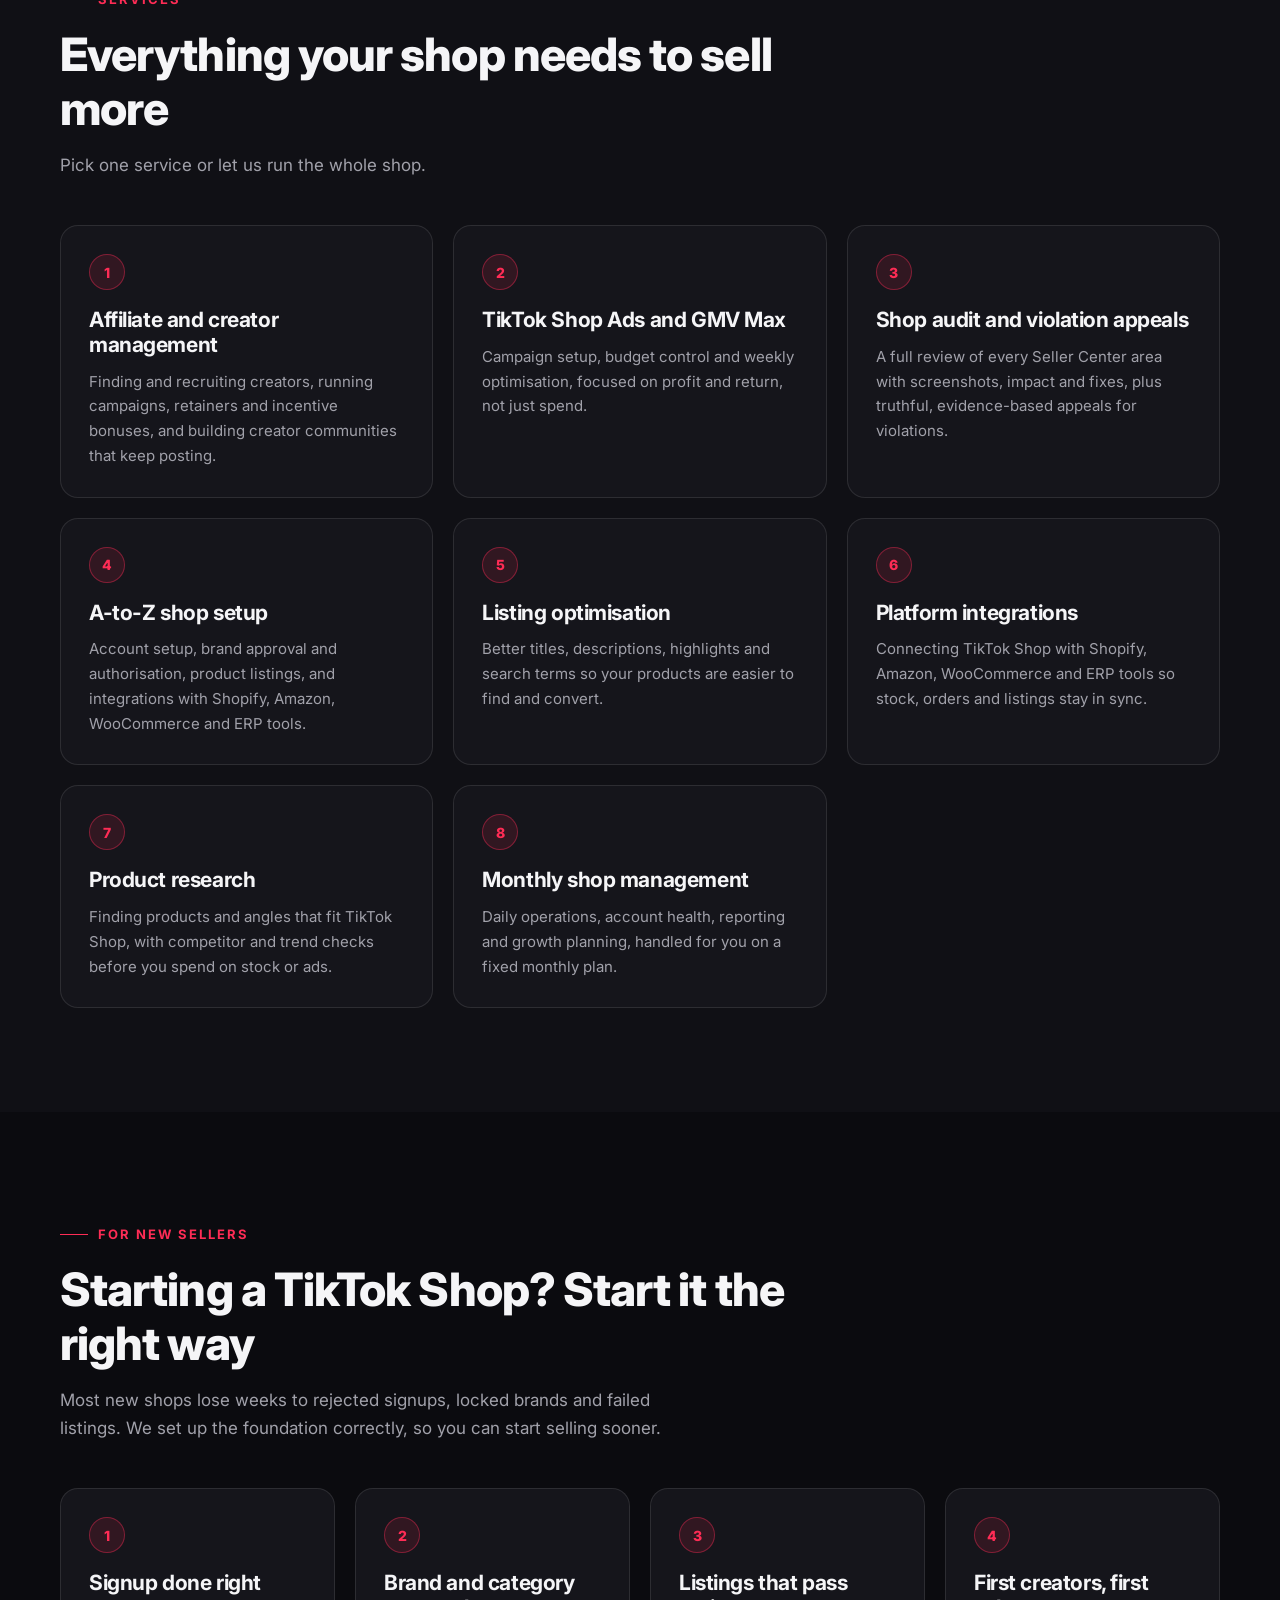
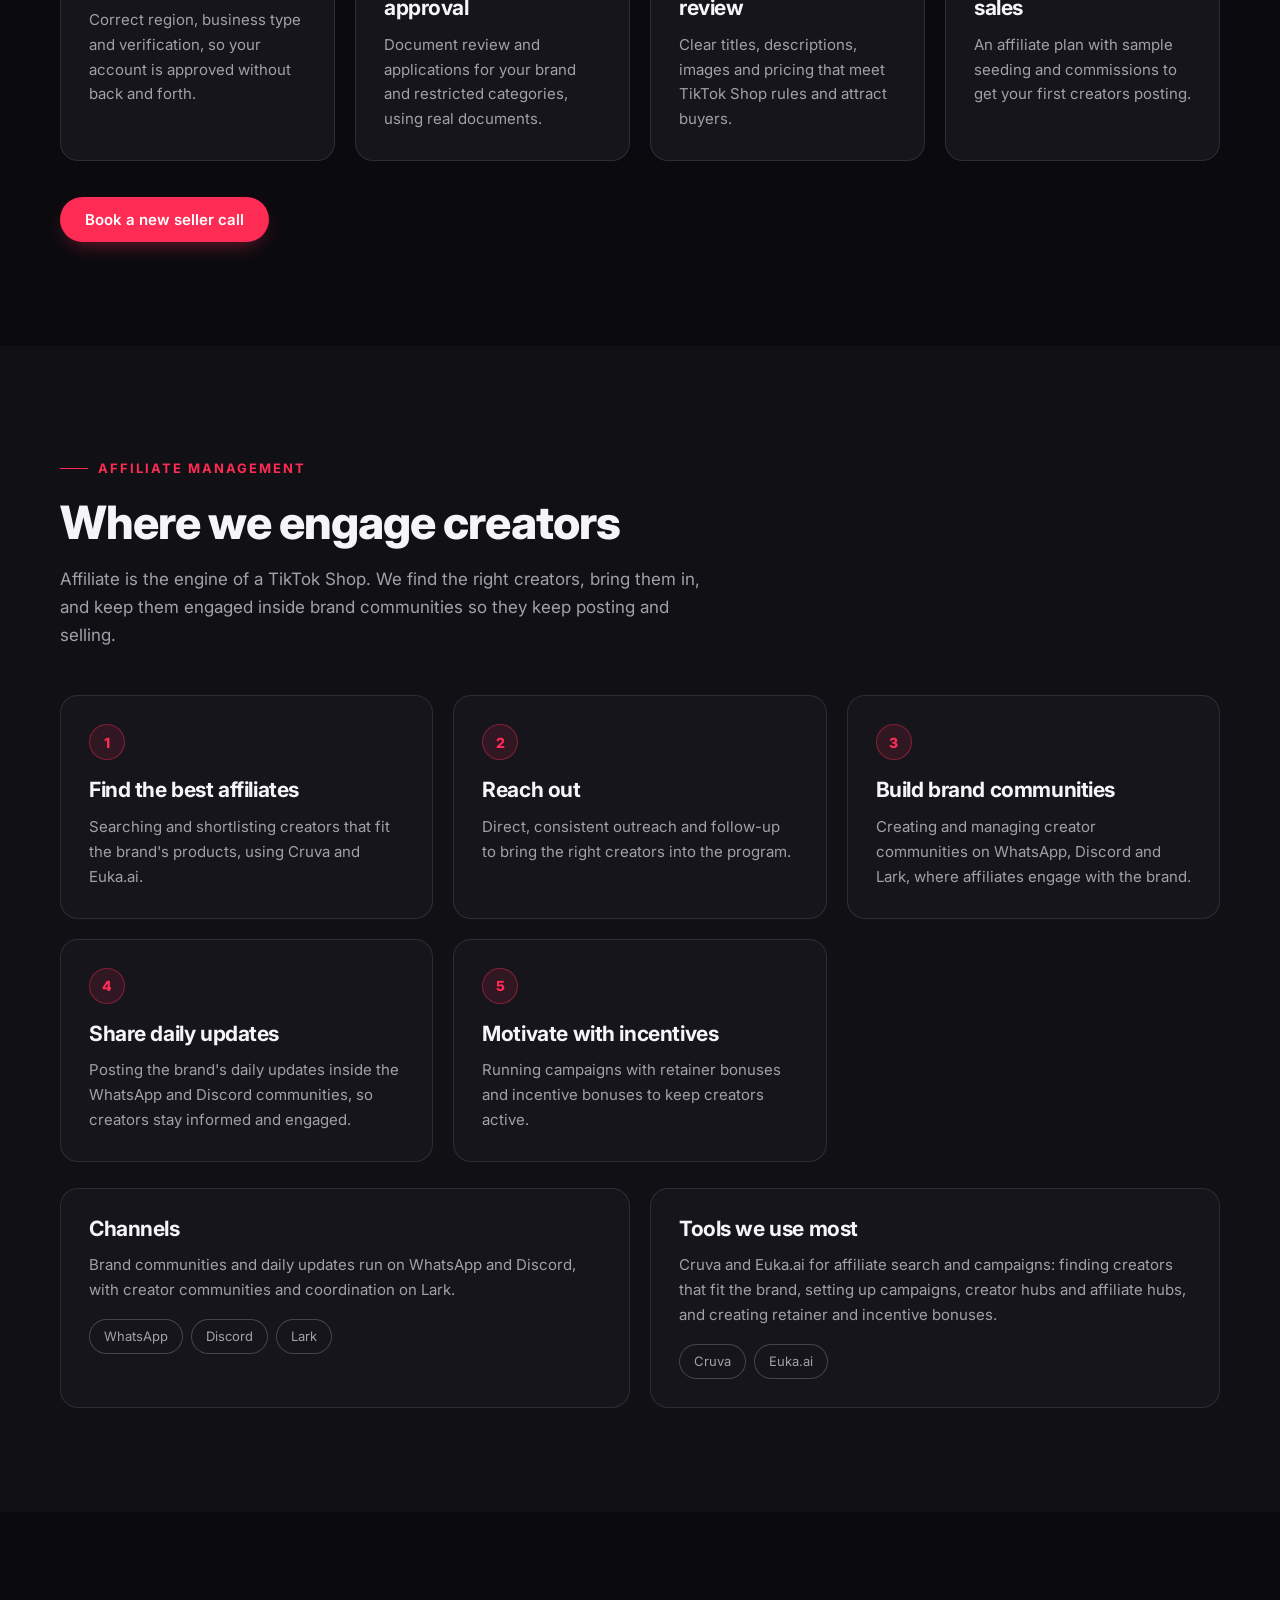
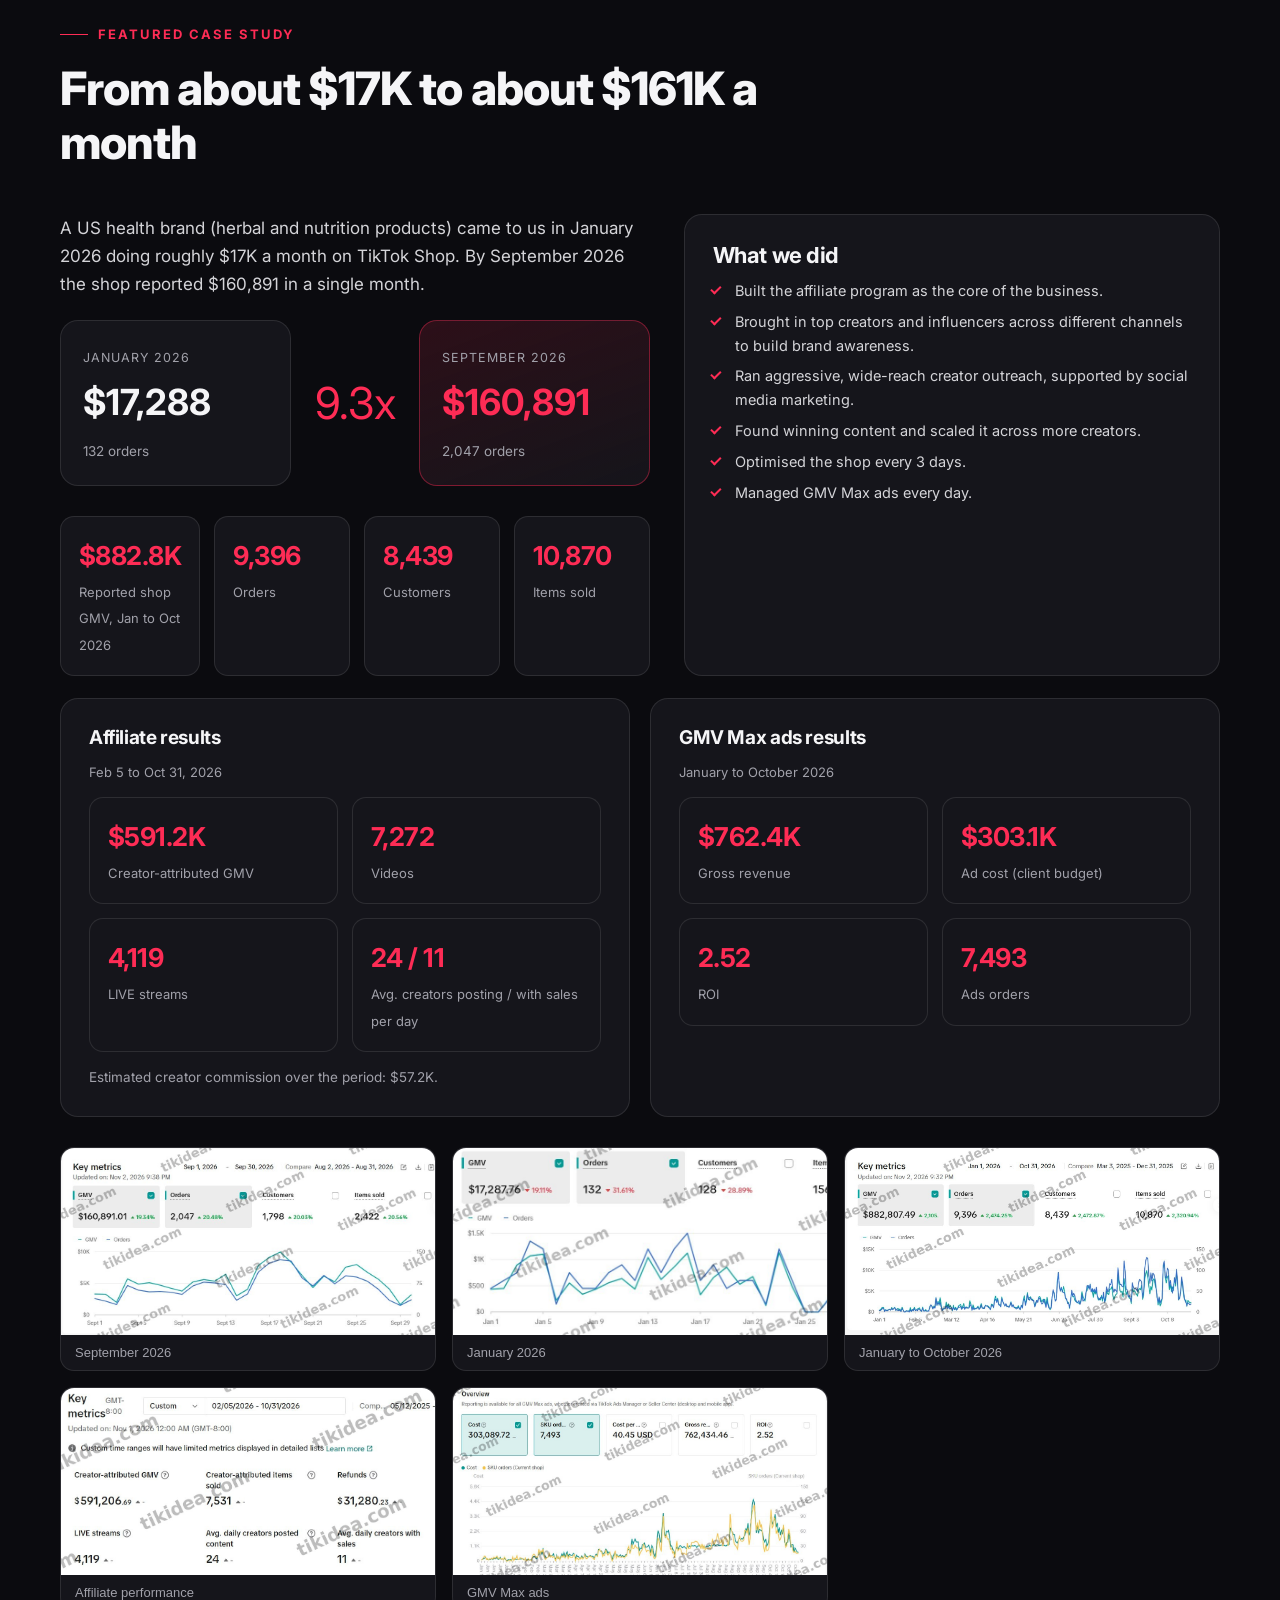
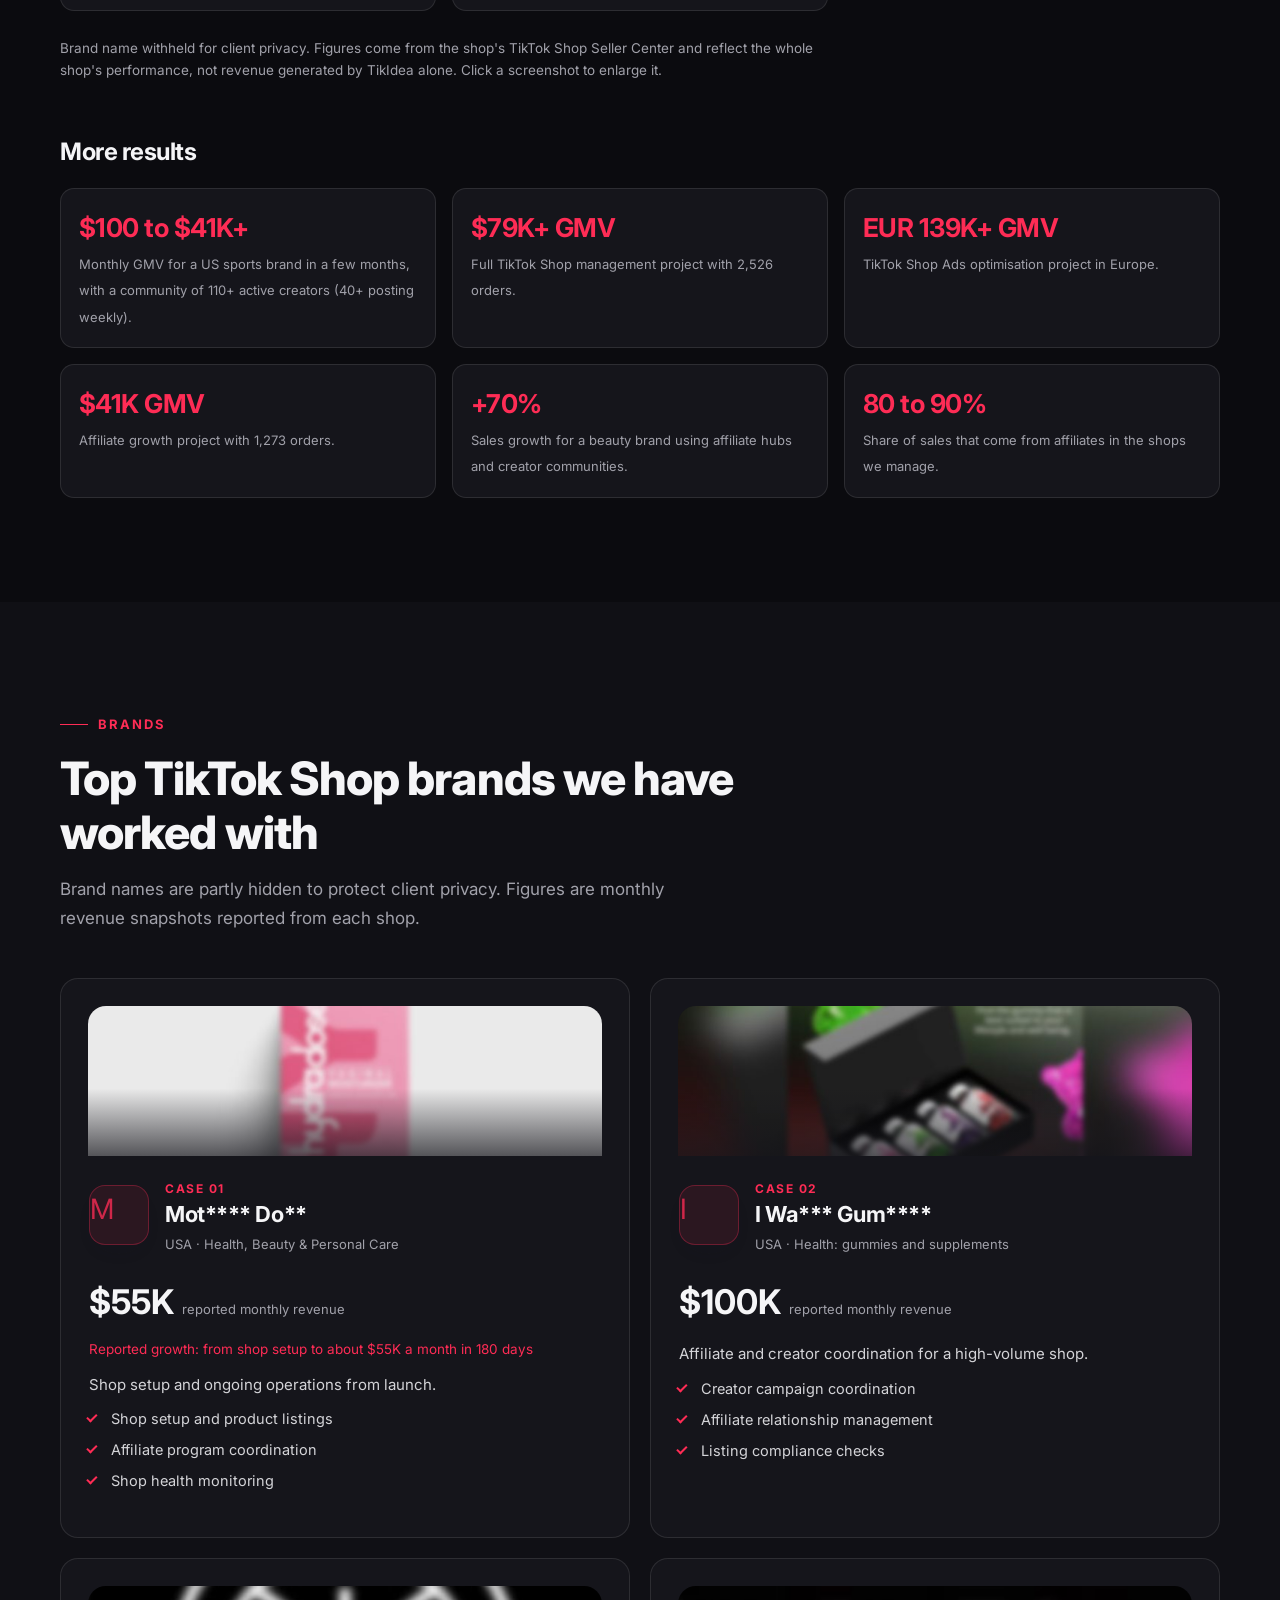
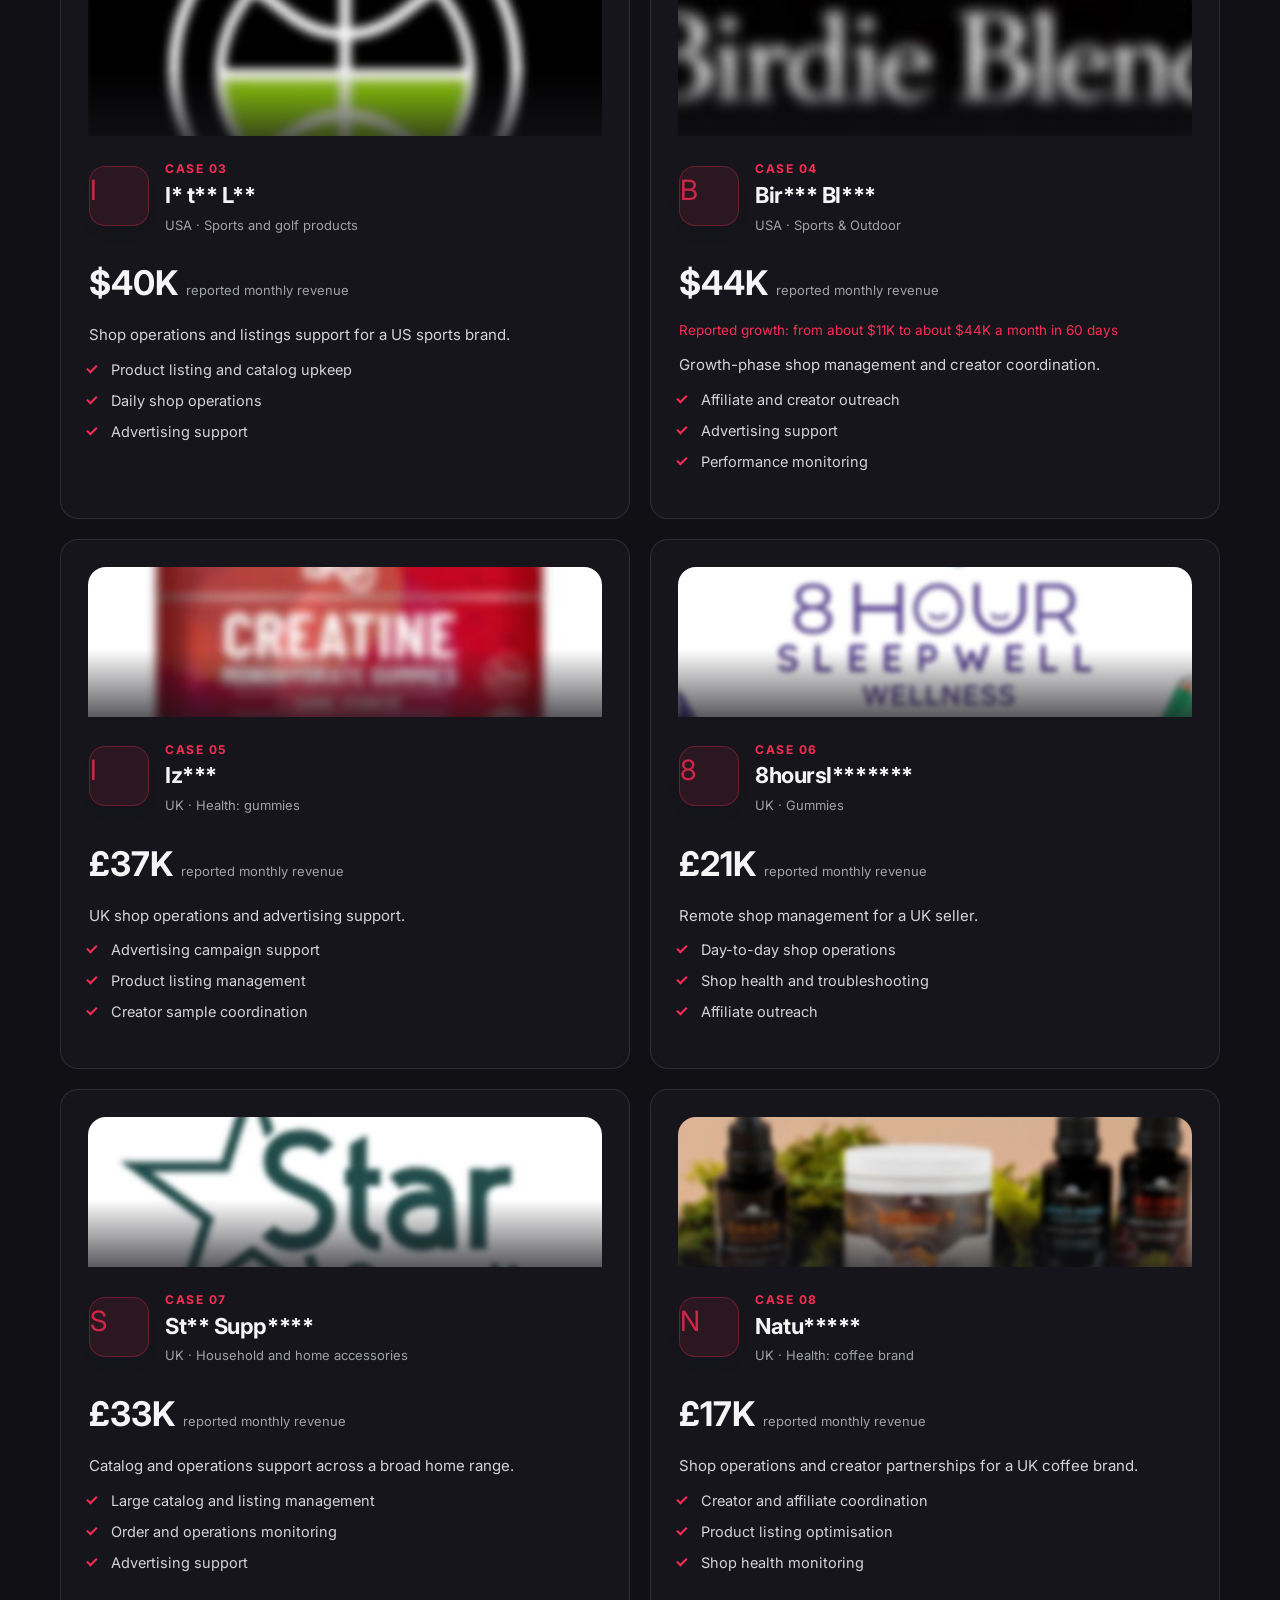
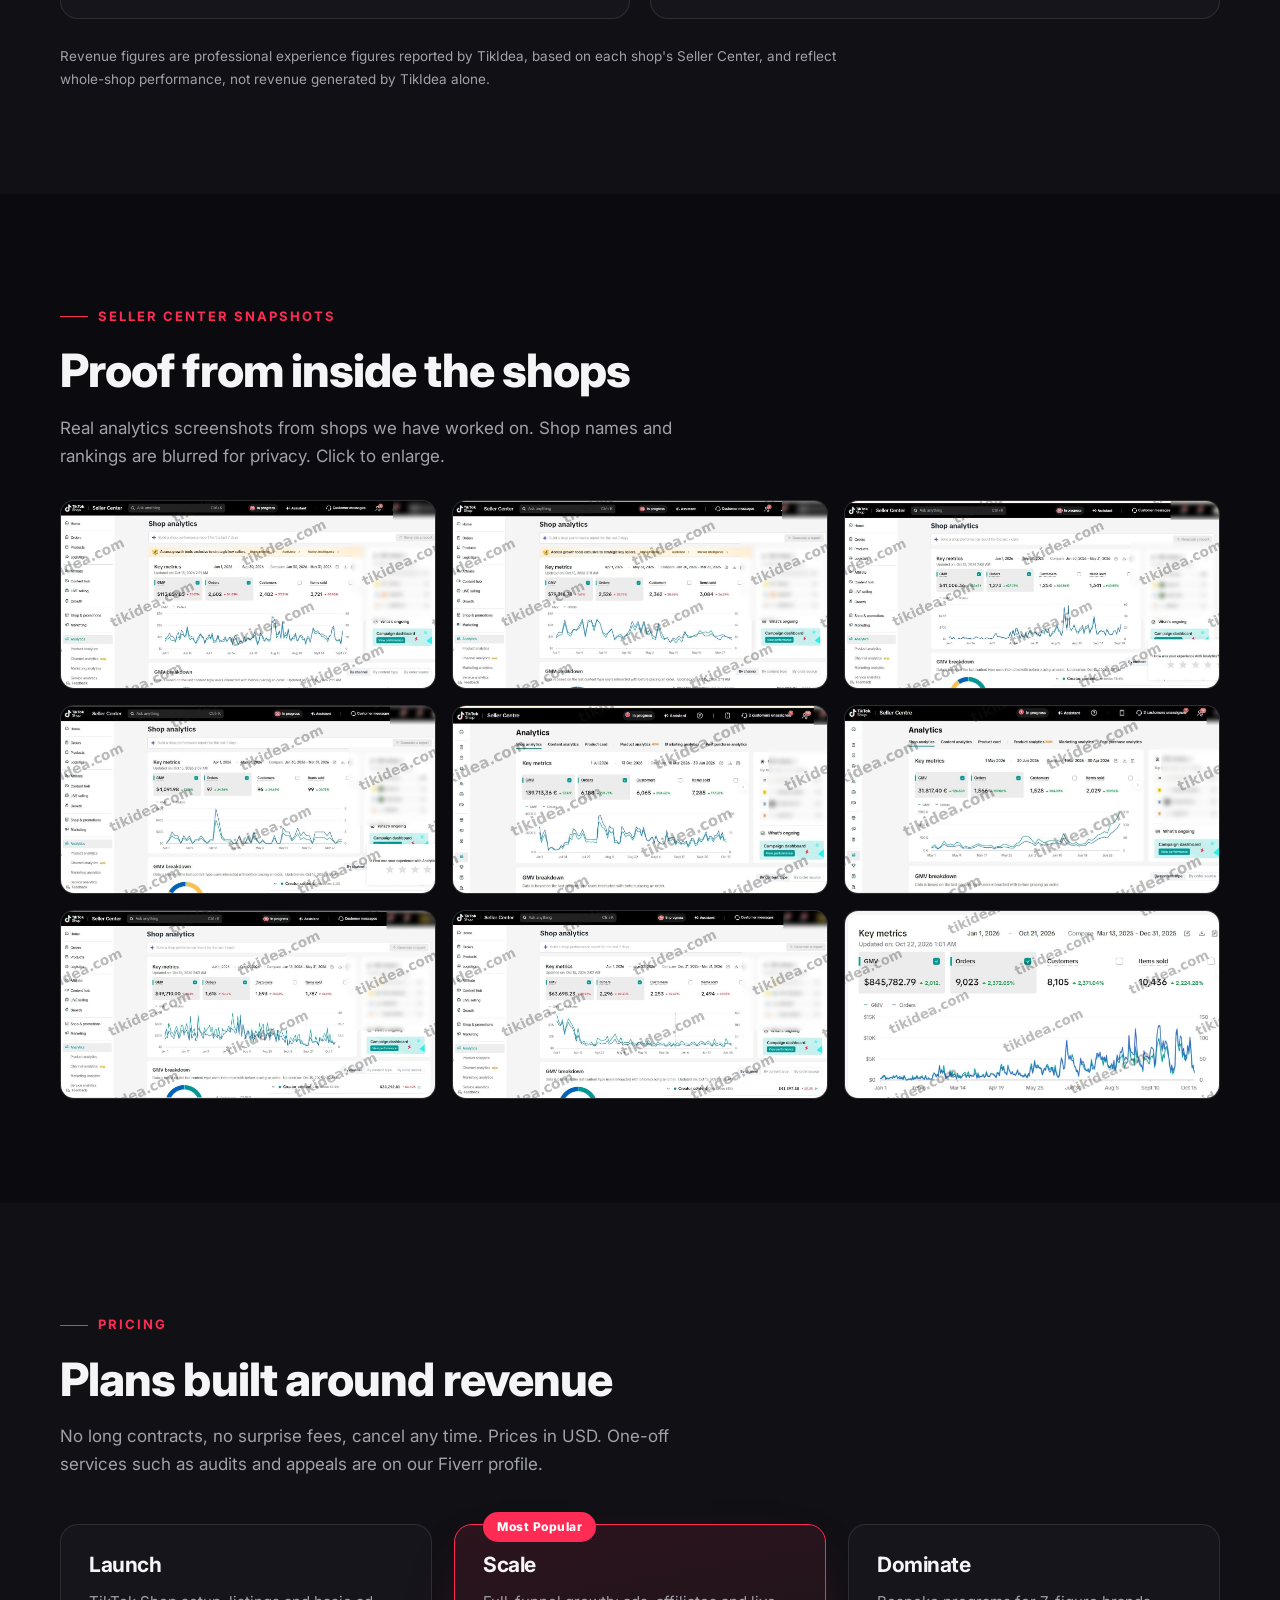
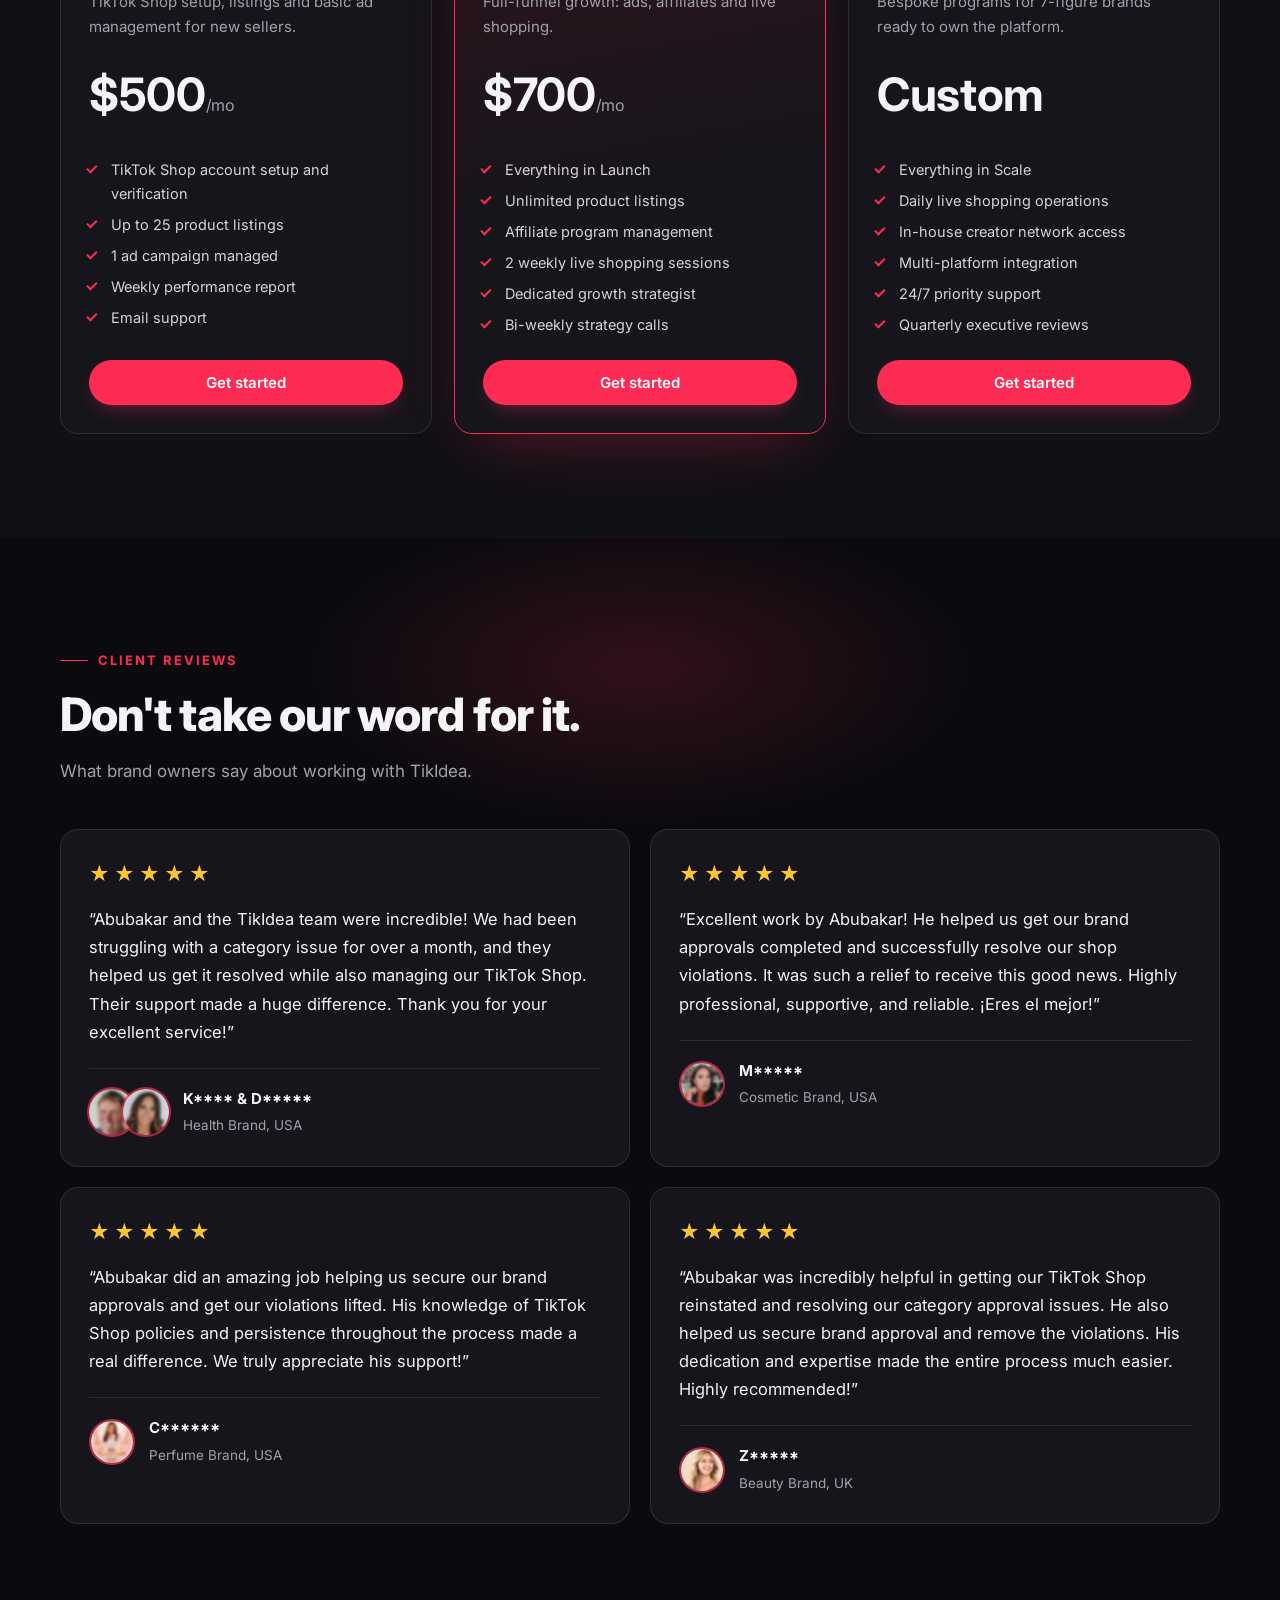
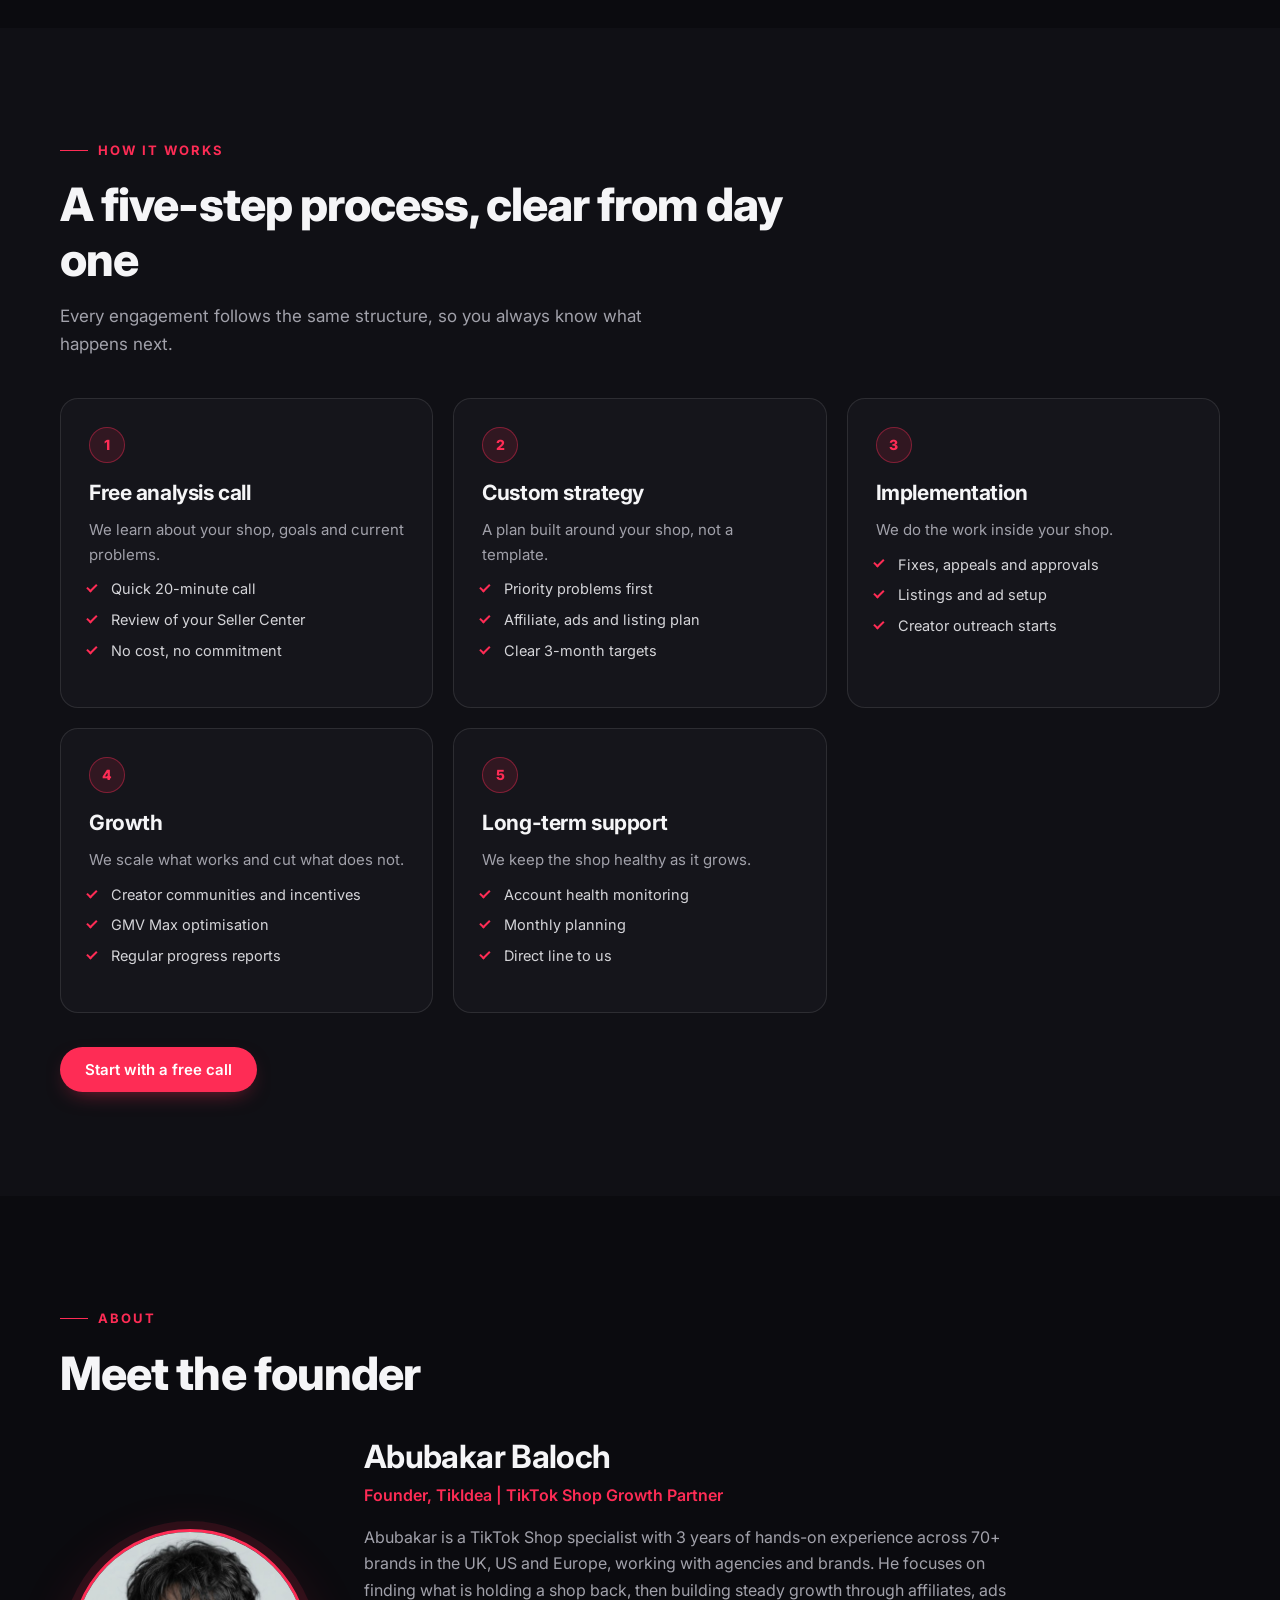
==== commit b79b5a59: "Redesign: TikTok dark theme, live-selling hero, case study, stage CTAs, five-step process Co-Authore" ====
--- a/index.html
+++ b/index.html
@@ -3,11 +3,13 @@
 <head>
 <meta charset="utf-8">
 <meta name="viewport" content="width=device-width, initial-scale=1">
+<meta name="theme-color" content="#0c0c0d">
 <title>TikIdea | TikTok Shop Growth Partner for UK and US Brands</title>
 <meta name="description" content="TikIdea helps UK and US brands grow on TikTok Shop with affiliate management, TikTok Shop Ads, shop audits, violation appeals and full shop management.">
 <meta name="keywords" content="TikIdea, TikTok Shop expert, TikTok Shop management, TikTok Shop affiliate management, TikTok Shop audit, TikTok Shop violation appeal, GMV Max">
 <meta name="author" content="Abubakar Baloch">
 <meta property="og:title" content="TikIdea | TikTok Shop Growth Partner">
+<meta property="og:description" content="Affiliate-led growth, ads, audits and appeals for TikTok Shop brands in the UK and US.">
 <meta property="og:type" content="website">
 <meta property="og:url" content="https://tikidea.com/">
 <meta property="og:image" content="https://tikidea.com/img/og-image.png">
@@ -15,7 +17,7 @@
 <meta property="og:image:height" content="630">
 <meta name="twitter:card" content="summary_large_image">
 <meta name="twitter:image" content="https://tikidea.com/img/og-image.png">
-<meta property="og:description" content="Affiliate-led growth, ads, audits and appeals for TikTok Shop brands in the UK and US.">
+<link rel="canonical" href="https://tikidea.com/">
 <script type="application/ld+json">
 {
   "@context": "https://schema.org",
@@ -23,244 +25,413 @@
   "name": "TikIdea",
   "url": "https://tikidea.com",
   "description": "TikTok Shop growth partner for UK and US brands: affiliate management, ads, audits, violation appeals and shop management.",
-  "email": "abubakarbaloch733@gmail.com",
+  "email": "contact@tikidea.com",
   "telephone": "+447587910296",
   "founder": { "@type": "Person", "name": "Abubakar Baloch" },
   "sameAs": [
     "https://www.fiverr.com/baloch_714",
-    "https://www.upwork.com/freelancers/~0190ec42c1b58b91c5"
+    "https://www.upwork.com/freelancers/~0190ec42c1b58b91c5",
+    "https://www.linkedin.com/company/tikidea"
   ],
-  "areaServed": ["United Kingdom", "United States"]
+  "areaServed": ["United Kingdom", "United States", "Europe"]
 }
 </script>
-<link rel="icon" href="data:image/svg+xml,%3Csvg xmlns='http://www.w3.org/2000/svg' viewBox='0 0 64 64'%3E%3Crect width='64' height='64' rx='14' fill='%230b1020'/%3E%3Cg stroke='%2325d9b5' stroke-width='2'%3E%3Cline x1='32' y1='36' x2='32' y2='14'/%3E%3Cline x1='32' y1='36' x2='53' y2='29'/%3E%3Cline x1='32' y1='36' x2='45' y2='54'/%3E%3Cline x1='32' y1='36' x2='19' y2='54'/%3E%3Cline x1='32' y1='36' x2='11' y2='29'/%3E%3C/g%3E%3Ccircle cx='32' cy='36' r='10' fill='%23ffb020'/%3E%3Cg fill='%2325d9b5'%3E%3Ccircle cx='32' cy='14' r='5'/%3E%3Ccircle cx='53' cy='29' r='5'/%3E%3Ccircle cx='45' cy='54' r='5'/%3E%3Ccircle cx='19' cy='54' r='5'/%3E%3Ccircle cx='11' cy='29' r='5'/%3E%3C/g%3E%3C/svg%3E">
+<link rel="icon" href="data:image/svg+xml,%3Csvg xmlns='http://www.w3.org/2000/svg' viewBox='0 0 64 64'%3E%3Crect width='64' height='64' rx='14' fill='%230c0c0d'/%3E%3Cg stroke='%2325d9b5' stroke-width='2'%3E%3Cline x1='32' y1='36' x2='32' y2='14'/%3E%3Cline x1='32' y1='36' x2='53' y2='29'/%3E%3Cline x1='32' y1='36' x2='45' y2='54'/%3E%3Cline x1='32' y1='36' x2='19' y2='54'/%3E%3Cline x1='32' y1='36' x2='11' y2='29'/%3E%3C/g%3E%3Ccircle cx='32' cy='36' r='10' fill='%23ffb020'/%3E%3Cg fill='%2325d9b5'%3E%3Ccircle cx='32' cy='14' r='5'/%3E%3Ccircle cx='53' cy='29' r='5'/%3E%3Ccircle cx='45' cy='54' r='5'/%3E%3Ccircle cx='19' cy='54' r='5'/%3E%3Ccircle cx='11' cy='29' r='5'/%3E%3C/g%3E%3C/svg%3E">
 <link rel="preconnect" href="https://fonts.googleapis.com">
 <link rel="preconnect" href="https://fonts.gstatic.com" crossorigin>
-<link href="https://fonts.googleapis.com/css2?family=Inter:wght@400;500;600;700&family=Sora:wght@600;700;800&display=swap" rel="stylesheet">
+<link href="https://fonts.googleapis.com/css2?family=Inter:wght@400;500;600;700;800&display=swap" rel="stylesheet">
 <style>
 :root{
-  --bg:#090b16;--bg2:#0d1020;--card:#11152a;--line:#232a4a;
-  --text:#f4f0d6;--muted:#a3a9c4;--accent:#8c9cff;--accent2:#3e6df5;
+  --bg:#ffffff;--bg-alt:#f6f7f9;--surface:#ffffff;--surface-2:#f1f2f5;
+  --border:rgba(10,10,20,.09);--border-strong:rgba(10,10,20,.18);
+  --text:#0f1014;--muted:#5b5f68;--body:#2a2c33;
+  --gold:#fe2c55;--gold-soft:rgba(254,44,85,.12);--gold-line:rgba(254,44,85,.4);--on-gold:#ffffff;
+  --whatsapp:#25d366;--radius:18px;--shadow:0 10px 30px -14px rgba(20,20,40,.18);--shadow-lg:0 24px 50px -22px rgba(20,20,40,.28);
+  --ease:cubic-bezier(.22,1,.36,1);
+  --font:"Inter",system-ui,-apple-system,"Segoe UI",Roboto,sans-serif;
+  --serif:"Inter",system-ui,-apple-system,"Segoe UI",Roboto,sans-serif;--nav-h:72px;
 }
-*{box-sizing:border-box;margin:0;padding:0}
-html{scroll-behavior:smooth}
-body{font-family:Inter,system-ui,sans-serif;background:var(--bg);color:var(--text);line-height:1.6;-webkit-font-smoothing:antialiased}
-a{color:inherit;text-decoration:none}
-.wrap{max-width:1080px;margin:0 auto;padding:0 20px}
-h1,h2,h3{font-family:Sora,Inter,sans-serif;line-height:1.15}
-nav{position:sticky;top:0;z-index:10;background:rgba(11,16,32,.88);backdrop-filter:blur(10px);border-bottom:1px solid var(--line)}
-nav .wrap{display:flex;align-items:center;justify-content:space-between;height:62px}
-.logo{font-family:Sora,sans-serif;font-weight:800;font-size:22px;letter-spacing:-.5px}
-.logo{display:flex;align-items:center;gap:10px;font-weight:500;letter-spacing:-.8px}
-.logo em{font-style:normal;color:#ffb020}
-.links{display:flex;gap:22px;font-size:14px;color:var(--muted)}
-.links a:hover{color:var(--text)}
-.btn{display:inline-block;padding:13px 24px;border-radius:10px;font-weight:600;font-size:15px;transition:transform .15s,opacity .15s}
-.btn:hover{transform:translateY(-1px);opacity:.92}
-.btn-p{background:linear-gradient(180deg,#5382ff,#3a62e8);color:#fff;box-shadow:0 8px 24px rgba(62,109,245,.35)}
-.btn-s{border:1px solid var(--line);color:var(--text)}
-.hero{padding:84px 0 70px;background:radial-gradient(900px 400px at 85% -10%,rgba(62,109,245,.14),transparent),radial-gradient(700px 400px at -10% 10%,rgba(47,70,168,.10),transparent)}
-.tag{display:inline-block;font-size:12.5px;letter-spacing:.08em;text-transform:uppercase;color:var(--accent);border:1px solid rgba(62,109,245,.35);padding:6px 12px;border-radius:99px;margin-bottom:22px}
-.hero h1{font-size:clamp(34px,6vw,60px);font-weight:800;letter-spacing:-1.5px;max-width:800px}
-.hero h1 em{font-style:normal;color:var(--accent)}
-.hero p{margin-top:22px;max-width:620px;font-size:18px;color:var(--muted)}
-.cta{margin-top:32px;display:flex;gap:12px;flex-wrap:wrap}
-.stats{display:grid;grid-template-columns:repeat(4,1fr);gap:14px;margin-top:56px}
-.stat{background:var(--card);border:1px solid var(--line);border-radius:14px;padding:20px}
-.stat b{display:block;font-family:Sora,sans-serif;font-size:30px;color:var(--accent)}
-.stat span{font-size:13.5px;color:var(--muted)}
-section{padding:72px 0}
-section.alt{background:var(--bg2)}
-.eyebrow{font-size:13px;letter-spacing:.1em;text-transform:uppercase;color:var(--accent2);font-weight:600;margin-bottom:10px}
-h2{font-size:clamp(26px,4vw,38px);letter-spacing:-.8px;max-width:640px}
-.sub{color:var(--muted);margin-top:12px;max-width:600px}
-.grid{display:grid;grid-template-columns:repeat(3,1fr);gap:16px;margin-top:38px}
-.card{background:var(--card);border:1px solid var(--line);border-radius:16px;padding:26px}
-.card h3{font-size:18px;margin-bottom:8px}
-.card p{font-size:14.5px;color:var(--muted)}
-.num{width:34px;height:34px;border-radius:9px;background:rgba(62,109,245,.14);color:var(--accent);display:grid;place-items:center;font-weight:700;margin-bottom:14px;font-family:Sora,sans-serif}
-.g2{grid-template-columns:repeat(2,1fr)}
-.card ul{list-style:none;margin:4px 0 12px}
-.card li{font-size:14.5px;color:var(--text);padding:5px 0 5px 18px;position:relative}
-.card li:before{content:"";position:absolute;left:0;top:13px;width:7px;height:7px;border-radius:50%;background:var(--accent2)}
-.fix{border-top:1px solid var(--line);padding-top:12px}
-.price{margin-top:14px;color:var(--text)!important;font-weight:600}
-.more{display:inline-block;margin-top:14px;color:var(--accent);font-weight:600;font-size:14px}
-.res{display:grid;grid-template-columns:repeat(3,1fr);gap:16px;margin-top:38px}
-.res .card b{font-family:Sora,sans-serif;font-size:32px;color:var(--accent);display:block;margin-bottom:6px}
-.cats{display:flex;flex-wrap:wrap;gap:10px;margin-top:30px}
-.cats span{border:1px solid var(--line);background:var(--card);padding:8px 16px;border-radius:99px;font-size:14px;color:var(--muted)}
-.steps{display:grid;grid-template-columns:repeat(4,1fr);gap:16px;margin-top:38px}
-.contact{text-align:center}
-.contact h2,.contact .sub{margin-left:auto;margin-right:auto}
-.contact .cta{justify-content:center}
-.details{margin-top:26px;color:var(--muted);font-size:15px}
-.details b{color:var(--text)}
-footer{border-top:1px solid var(--line);padding:26px 0;color:var(--muted);font-size:13.5px}
-footer .wrap{display:flex;justify-content:space-between;flex-wrap:wrap;gap:10px}
-@media(max-width:820px){
-  .links{display:none}
-  .stats,.steps{grid-template-columns:repeat(2,1fr)}
-  .grid,.res{grid-template-columns:1fr}
-  .hero{padding:56px 0 48px}
-  section{padding:54px 0}
+*,*::before,*::after{box-sizing:border-box}
+html{scroll-behavior:smooth;scroll-padding-top:calc(var(--nav-h) + 12px)}
+body{margin:0;background:var(--bg);color:var(--text);font-family:var(--font);font-size:16px;line-height:1.65;-webkit-font-smoothing:antialiased;animation:page-in .6s var(--ease) both;overflow-x:hidden}
+@keyframes page-in{from{opacity:0}to{opacity:1}}
+img{max-width:100%;display:block}a{color:inherit;text-decoration:none}
+h1,h2,h3{font-family:var(--serif);font-weight:600;color:var(--text);line-height:1.18;letter-spacing:-.01em;margin:0}
+p{margin:0}ul{margin:0;padding:0;list-style:none}
+:focus-visible{outline:2px solid var(--gold);outline-offset:3px;border-radius:6px}
+.wrap{width:min(1160px,100% - 40px);margin-inline:auto}
+em{font-style:italic;color:var(--gold)}
+
+/* progress */
+.progress{position:fixed;inset:0 0 auto 0;height:3px;z-index:120;pointer-events:none}
+.progress span{display:block;height:100%;background:var(--gold);transform:scaleX(0);transform-origin:left}
+
+/* buttons */
+.btn{position:relative;overflow:hidden;display:inline-flex;align-items:center;justify-content:center;gap:8px;padding:14px 24px;border-radius:999px;font:600 15px/1 var(--font);white-space:nowrap;border:1px solid transparent;cursor:pointer;transition:transform .35s var(--ease),box-shadow .35s var(--ease),border-color .35s var(--ease)}
+.btn::after{content:"";position:absolute;inset:0;background:linear-gradient(110deg,transparent 30%,rgba(255,255,255,.35) 50%,transparent 70%);transform:translateX(-120%);transition:transform .6s var(--ease);pointer-events:none}
+.btn:hover{transform:translateY(-2px)}.btn:hover::after{transform:translateX(120%)}
+.btn:active{transform:translateY(0) scale(.97)}
+.btn-p{background:var(--gold);color:var(--on-gold)}
+.btn-p:hover{box-shadow:0 10px 30px -8px rgba(254,44,85,.55),0 0 0 1px rgba(254,44,85,.25)}
+.btn-s{background:rgba(10,10,20,.04);border-color:var(--border-strong);color:var(--text)}
+.btn-s:hover{border-color:rgba(254,44,85,.5);box-shadow:0 10px 26px -12px rgba(254,44,85,.35)}
+.btn-w{background:var(--whatsapp);color:#fff}
+.btn-w:hover{box-shadow:0 10px 30px -8px rgba(37,211,102,.5)}
+.cta{display:flex;flex-wrap:wrap;gap:12px;justify-content:center}
+
+/* nav */
+#nav{position:sticky;top:0;z-index:100;height:var(--nav-h);display:flex;align-items:center}
+#nav::before{content:"";position:absolute;inset:0;z-index:-1;background:rgba(255,255,255,.82);backdrop-filter:blur(16px);-webkit-backdrop-filter:blur(16px);border-bottom:1px solid var(--border);box-shadow:0 10px 30px -18px rgba(0,0,0,.8);opacity:0;transition:opacity .4s}
+#nav.sc::before{opacity:1}
+#nav .wrap{display:flex;align-items:center;justify-content:space-between;gap:18px}
+.logo{display:flex;align-items:center;gap:10px;font-family:var(--serif);font-size:26px;font-weight:700;letter-spacing:-.5px}
+.logo em{color:#ffb020;font-style:normal}
+.mark .d{animation:pulse 2.4s ease-in-out infinite}
+.mark .hub{animation:glow 3s ease-in-out infinite alternate;transform-origin:32px 36px}
+.links{display:flex;align-items:center;gap:26px}
+.links>a,.ddb{color:var(--muted);font-size:14.5px;font-weight:500;background:none;border:0;cursor:pointer;font-family:var(--font);transition:color .25s;padding:6px 0}
+.links>a:hover,.ddb:hover{color:var(--text)}
+.dd{position:relative}
+.ddm{position:absolute;top:100%;left:-16px;min-width:290px;background:rgba(255,255,255,.98);border:1px solid var(--border);border-radius:14px;padding:8px;opacity:0;visibility:hidden;transform:translateY(8px);transition:.25s var(--ease);box-shadow:var(--shadow-lg)}
+.dd:hover .ddm,.dd.open .ddm{opacity:1;visibility:visible;transform:none}
+.ddm a{display:block;padding:10px 14px;border-radius:9px;color:var(--body);font-size:14px}
+.ddm a:hover{background:var(--gold-soft);color:var(--text)}
+.navr{display:flex;align-items:center;gap:12px}
+.navbtn{padding:11px 20px;font-size:14px}
+.burger{display:none;background:none;border:0;width:40px;height:40px;cursor:pointer;flex-direction:column;justify-content:center;gap:5px;align-items:center}
+.burger span{width:22px;height:2px;background:var(--text);border-radius:2px;transition:.3s}
+
+/* hero */
+.hero{position:relative;overflow:hidden;padding:84px 0 70px;text-align:center;margin-top:calc(var(--nav-h) * -1);padding-top:calc(var(--nav-h) + 84px)}
+.blob{position:absolute;border-radius:50%;filter:blur(90px);opacity:.2;pointer-events:none;background:var(--gold);animation:blob 14s ease-in-out infinite alternate}
+.blob.b1{width:520px;height:520px;left:-140px;top:-120px;background:#25f4ee;opacity:.28}
+.blob.b2{width:420px;height:420px;right:-120px;top:120px;animation-delay:-5s;opacity:.14}
+.blob.b3{width:360px;height:360px;left:38%;bottom:-200px;animation-delay:-9s;opacity:.2;background:#25f4ee}
+.glow{position:absolute;left:50%;top:0;width:820px;max-width:140%;height:420px;transform:translateX(-50%);background:radial-gradient(closest-side,rgba(254,44,85,.18),transparent 75%);animation:glow 4s ease-in-out infinite alternate;pointer-events:none}
+.grid{position:absolute;inset:0;background-image:radial-gradient(rgba(10,10,20,.07) 1px,transparent 1px);background-size:26px 26px;mask-image:radial-gradient(ellipse at 50% 30%,#000 20%,transparent 75%);-webkit-mask-image:radial-gradient(ellipse at 50% 30%,#000 20%,transparent 75%);pointer-events:none}
+.hero .wrap{position:relative}
+.badge{display:inline-flex;align-items:center;gap:10px;padding:8px 8px 8px 14px;border:1px solid var(--border-strong);border-radius:999px;background:rgba(255,255,255,.8);backdrop-filter:blur(10px);font-size:14px;font-weight:600;animation:rise .6s var(--ease) both,badge-glow 2.2s ease-in-out infinite}
+.badge em{font-style:normal;background:var(--gold);color:var(--on-gold);padding:5px 12px;border-radius:999px;font-size:12px;font-weight:800;letter-spacing:.5px}
+.hero h1{font-size:clamp(38px,6.4vw,70px);max-width:980px;margin:26px auto 0;animation:rise .6s var(--ease) .1s both}
+.hero .lead{max-width:640px;margin:22px auto 0;color:var(--muted);font-size:18px;animation:rise .6s var(--ease) .25s both}
+.hero .cta{margin-top:34px;animation:rise .6s var(--ease) .4s both}
+.brands{margin-top:58px;animation:rise .6s var(--ease) .55s both}
+.brandlabel{color:var(--muted);font-size:14.5px;margin-bottom:18px}
+.brandlabel b{color:var(--gold);font-size:16px}
+.logos{overflow:hidden;mask-image:linear-gradient(90deg,transparent,#000 10%,#000 90%,transparent);-webkit-mask-image:linear-gradient(90deg,transparent,#000 10%,#000 90%,transparent)}
+.ltrack{display:flex;gap:56px;width:max-content;animation:marq 60s linear infinite;padding:6px 0}
+.logos:hover .ltrack{animation-play-state:paused}
+.ltrack span{font-family:var(--serif);font-size:24px;font-weight:600;color:rgba(15,16,20,.5);white-space:nowrap}
+@keyframes marq{to{transform:translateX(calc(-33.333% - 18.6px))}}
+.stats{display:grid;grid-template-columns:repeat(4,1fr);gap:14px;margin-top:54px;text-align:left}
+.stat{padding:22px;border-radius:var(--radius);background:rgba(255,255,255,.85);border:1px solid var(--border);backdrop-filter:blur(14px);transition:transform .4s var(--ease),border-color .4s}
+.stat:hover{transform:translateY(-4px);border-color:var(--gold-line)}
+.stat b{display:block;font-family:var(--serif);font-size:38px;color:var(--gold);line-height:1.1}
+.stat b span{font-size:inherit;color:inherit}
+.stat>span{display:block;color:var(--muted);font-size:13.5px;margin-top:6px}
+
+/* sections */
+section{padding:104px 0;position:relative}
+section.alt{background:var(--bg-alt)}
+.eyebrow{display:inline-flex;align-items:center;gap:10px;color:var(--gold);font-size:13px;font-weight:700;letter-spacing:2px;text-transform:uppercase;margin-bottom:16px}
+.eyebrow::before{content:"";width:28px;height:1px;background:var(--gold)}
+h2{font-size:clamp(30px,4.4vw,46px);max-width:760px}
+.sub{color:var(--muted);max-width:640px;margin-top:16px;font-size:17px}
+.note{color:var(--muted);font-size:13.5px;margin-top:26px;max-width:780px}
+.cards{display:grid;grid-template-columns:repeat(3,1fr);gap:20px;margin-top:46px}
+.cards.c4{grid-template-columns:repeat(4,1fr)}.cards.c2{grid-template-columns:repeat(2,1fr)}.cards.c5{grid-template-columns:repeat(3,1fr)}
+.card{position:relative;background:var(--surface);border:1px solid var(--border);border-radius:var(--radius);padding:28px;transition:transform .45s var(--ease),border-color .45s,box-shadow .45s}
+.card:hover{transform:translateY(-6px);border-color:var(--gold-line);box-shadow:var(--shadow-lg)}
+.card h3{font-size:21px;margin-bottom:12px}
+.card p{color:var(--muted);font-size:15px}
+.num{width:36px;height:36px;border-radius:50%;display:grid;place-items:center;background:var(--gold-soft);color:var(--gold);font-weight:800;font-size:14px;margin-bottom:18px;border:1px solid var(--gold-line)}
+.chk{margin:10px 0 16px}
+.chk li{position:relative;padding-left:22px;color:var(--body);font-size:14.5px;margin:7px 0}
+.chk li::before{content:"";position:absolute;left:0;top:.62em;width:10px;height:6px;border-left:2px solid var(--gold);border-bottom:2px solid var(--gold);transform:rotate(-45deg) translateY(-3px)}
+.fix{color:var(--text)!important;border-top:1px solid var(--border);padding-top:14px;margin-top:6px;font-size:14.5px!important}
+
+/* case study */
+.cs-top{display:grid;grid-template-columns:1.1fr 1fr;gap:34px;margin-top:44px;align-items:stretch}
+.cs-intro{color:var(--body);font-size:17px;margin-bottom:22px}
+.ba{display:flex;align-items:center;gap:18px;flex-wrap:wrap}
+.ba .box{flex:1;min-width:150px;padding:22px;border-radius:var(--radius);background:var(--surface);border:1px solid var(--border)}
+.ba .box.after{border-color:var(--gold-line);background:linear-gradient(160deg,rgba(254,44,85,.14),var(--surface))}
+.ba small{color:var(--muted);font-size:12.5px;letter-spacing:1px;text-transform:uppercase}
+.ba b{display:block;font-family:var(--serif);font-size:36px;color:var(--text);margin:4px 0}
+.ba .box.after b{color:var(--gold)}
+.ba span.sm{color:var(--muted);font-size:13.5px}
+.mult{font-family:var(--serif);font-size:44px;color:var(--gold);padding:0 6px}
+.did h3{font-size:22px;margin-bottom:6px}
+.minis{display:grid;grid-template-columns:repeat(4,1fr);gap:14px;margin-top:30px}
+.mini{padding:18px;border-radius:14px;background:var(--surface);border:1px solid var(--border)}
+.mini b{display:block;font-family:var(--serif);font-size:26px;color:var(--gold)}
+.mini span{color:var(--muted);font-size:13px}
+.cs2{display:grid;grid-template-columns:1fr 1fr;gap:20px;margin-top:22px}
+.cs2 .card h3{font-size:19px}.cs2 .period{color:var(--muted);font-size:13px;margin-bottom:12px}
+.cs2 .minis{margin-top:14px;grid-template-columns:1fr 1fr}
+.gal{display:grid;grid-template-columns:repeat(3,1fr);gap:16px;margin-top:30px}
+.shot{position:relative;border:1px solid var(--border);border-radius:14px;overflow:hidden;background:var(--surface);padding:0;cursor:zoom-in;transition:transform .45s var(--ease),border-color .45s,box-shadow .45s;display:block}
+.shot:hover{transform:translateY(-5px);border-color:var(--gold-line);box-shadow:var(--shadow-lg)}
+.shot img{width:100%;height:auto;aspect-ratio:16/8;object-fit:cover;object-position:top left}
+.cap{display:block;padding:10px 14px;color:var(--muted);font-size:13px;text-align:left}
+.sub2{margin-top:56px;font-size:24px}
+.more{display:grid;grid-template-columns:repeat(3,1fr);gap:16px;margin-top:22px}
+
+/* brands */
+.bcard .bhead{display:flex;gap:16px;align-items:center;margin-bottom:18px}
+.tile{width:60px;height:60px;border-radius:16px;display:grid;place-items:center;font-family:var(--serif);font-size:28px;color:var(--gold);background:var(--gold-soft);border:1px solid var(--gold-line);flex:none}
+.case{font-size:12px;color:var(--gold);font-weight:700;letter-spacing:1.5px;text-transform:uppercase}
+.bcard h3{font-size:22px;margin:2px 0}
+.meta{color:var(--muted);font-size:13px}
+.rev b{font-family:var(--serif);font-size:34px;color:var(--text);margin-right:8px}
+.rev b span{font-size:inherit;color:inherit}
+.rev>span{color:var(--muted);font-size:13px}
+.growth{color:var(--gold)!important;font-size:13.5px!important;margin-top:8px}
+.role{margin-top:12px;color:var(--body)!important}
+
+/* plans */
+.plans{display:grid;grid-template-columns:repeat(3,1fr);gap:22px;margin-top:46px;align-items:stretch}
+.plan{display:flex;flex-direction:column}
+.plan .btn{margin-top:auto}
+.plan.feat{border-color:var(--gold);background:linear-gradient(170deg,rgba(254,44,85,.12),var(--surface) 55%);box-shadow:0 24px 60px -24px rgba(254,44,85,.35)}
+.pbadge{position:absolute;top:-13px;left:28px;background:var(--gold);color:var(--on-gold);font-size:12px;font-weight:800;padding:5px 14px;border-radius:999px;letter-spacing:.5px}
+.pdesc{min-height:48px}
+.price{margin:18px 0 8px}.price b{font-family:var(--serif);font-size:46px}.price span{color:var(--muted)}
+
+/* about / experience */
+.fgrid{display:grid;grid-template-columns:260px 1fr;gap:44px;align-items:center;margin-top:38px}
+.fpic{display:flex;justify-content:center}
+.fphoto{width:240px;height:240px;border-radius:50%;object-fit:cover;border:3px solid var(--gold);box-shadow:0 0 0 8px rgba(254,44,85,.12),0 20px 60px rgba(254,44,85,.18)}
+.ftext h3{font-size:32px}
+.ftext .role2{color:var(--gold);font-weight:600;margin:6px 0 16px}
+.ftext p{color:var(--muted);margin-bottom:12px;max-width:660px}
+.facts{display:flex;flex-wrap:wrap;gap:8px 22px;margin:16px 0}
+.facts li{font-size:14.5px;position:relative;padding-left:18px}
+.facts li::before{content:"";position:absolute;left:0;top:9px;width:7px;height:7px;border-radius:50%;background:var(--gold)}
+.skills{display:flex;flex-wrap:wrap;gap:8px;margin-top:6px}
+.skills span{border:1px solid var(--border-strong);background:var(--surface);padding:6px 14px;border-radius:999px;font-size:13px;color:var(--muted)}
+.timeline{position:relative;margin-top:44px;padding-left:34px}
+.timeline::before{content:"";position:absolute;left:8px;top:8px;bottom:8px;width:2px;background:linear-gradient(var(--gold),rgba(254,44,85,.1))}
+.tl{position:relative;margin-bottom:20px}
+.tl .dot{position:absolute;left:-34px;top:30px;width:18px;height:18px;border-radius:50%;background:var(--bg);border:2px solid var(--gold)}
+.tl.cur .dot{background:var(--gold);box-shadow:0 0 0 6px rgba(254,44,85,.2);animation:pulse 2.4s ease-in-out infinite}
+.tlh{display:flex;justify-content:space-between;gap:14px;flex-wrap:wrap;align-items:baseline}
+.tlh h3{font-size:20px;margin:0}.per{color:var(--gold);font-size:13.5px;font-weight:600}
+.co{color:var(--muted)!important;margin:4px 0 6px}
+
+/* reviews (reused markup) */
+#reviews{overflow:hidden}
+#reviews::before{content:"";position:absolute;left:50%;top:-80px;width:900px;max-width:140%;height:420px;transform:translateX(-50%);background:radial-gradient(closest-side,rgba(254,44,85,.16),transparent 75%);pointer-events:none}
+#reviews .wrap{position:relative}
+.rgrid{display:grid;grid-template-columns:1fr 1fr;gap:20px;margin-top:44px}
+.rcard{backdrop-filter:blur(8px)}
+.stars{color:#ffc531;letter-spacing:4px;font-size:20px;margin-bottom:14px}
+.quote{color:var(--text)!important;font-size:16.5px!important;line-height:1.7}
+.who{display:flex;align-items:center;gap:14px;margin-top:22px;padding-top:18px;border-top:1px solid var(--border)}
+.who b{display:block;font-size:15px}.who span{color:var(--muted);font-size:13.5px}
+img.av,.av{width:46px;height:46px;border-radius:50%;object-fit:cover;border:2px solid rgba(254,44,85,.7);background:var(--surface-2)}
+.avs{display:flex}.avs img{width:46px;height:46px;border-radius:50%;object-fit:cover;box-shadow:0 0 0 2px rgba(254,44,85,.7)}.avs img+img{margin-left:-12px}
+
+/* process, blog, faq, contact */
+.steps4{display:grid;grid-template-columns:repeat(4,1fr);gap:20px;margin-top:46px}
+.proof{display:grid;grid-template-columns:repeat(3,1fr);gap:20px;margin-top:44px}
+.proof .btn{margin-top:18px}
+.soon{display:inline-block;font-size:12px;font-weight:700;color:var(--gold);letter-spacing:1px;text-transform:uppercase;margin-bottom:12px}
+.qas{margin-top:38px;max-width:840px}
+.qa{border:1px solid var(--border);background:var(--surface);border-radius:14px;margin-bottom:12px;padding:0 22px;transition:border-color .25s}
+.qa[open]{border-color:var(--gold-line)}
+.qa summary{cursor:pointer;list-style:none;padding:20px 30px 20px 0;font-weight:600;font-size:16.5px;position:relative}
+.qa summary::-webkit-details-marker{display:none}
+.qa summary::after{content:"+";position:absolute;right:0;top:50%;transform:translateY(-50%);font-size:24px;color:var(--gold);transition:transform .25s}
+.qa[open] summary::after{transform:translateY(-50%) rotate(45deg)}
+.qa p{color:var(--muted);padding:0 0 20px;max-width:720px}
+.contact{text-align:center;overflow:hidden}
+.contact::before{content:"";position:absolute;left:50%;top:0;width:900px;max-width:140%;height:480px;transform:translateX(-50%);background:radial-gradient(closest-side,rgba(254,44,85,.18),transparent 75%);pointer-events:none}
+.contact .wrap{position:relative}
+.contact h2,.contact .sub{margin-inline:auto}
+.contact .cta{margin-top:32px}
+.cinfo{margin-top:30px;color:var(--muted);font-size:15px}.cinfo b{color:var(--text)}
+footer{border-top:1px solid var(--border);padding:56px 0 28px;background:var(--bg-alt)}
+.foot{display:grid;grid-template-columns:1.3fr 1.2fr 1fr;gap:34px;padding-bottom:28px}
+.foot p{color:var(--muted);font-size:14.5px;margin-top:10px}
+.links2{display:grid;grid-template-columns:repeat(2,auto);gap:10px 24px;align-content:start;justify-content:start}
+.links2 a{color:var(--muted);font-size:14.5px}.links2 a:hover{color:var(--text)}
+.legal{border-top:1px solid var(--border);padding-top:20px;display:flex;justify-content:space-between;flex-wrap:wrap;gap:8px;font-size:13px;color:var(--muted)}
+
+/* lightbox */
+.lb{position:fixed;inset:0;z-index:300;background:rgba(0,0,0,.88);display:none;align-items:center;justify-content:center;padding:24px;cursor:zoom-out}
+.lb.open{display:flex}.lb img{max-height:90vh;max-width:96vw;border-radius:12px}
+
+/* reveal + keyframes */
+.rv{opacity:0;transform:translateY(26px);transition:opacity .7s var(--ease),transform .7s var(--ease);transition-delay:calc(var(--d,0) * .09s)}
+.rv.in{opacity:1;transform:none}
+@keyframes rise{from{opacity:0;transform:translateY(22px)}to{opacity:1;transform:none}}
+@keyframes blob{from{transform:translate(0,0) scale(1)}to{transform:translate(60px,40px) scale(1.15)}}
+@keyframes glow{from{opacity:.65}to{opacity:1}}
+@keyframes pulse{0%,100%{opacity:1}50%{opacity:.45}}
+@keyframes badge-glow{0%,100%{box-shadow:0 0 0 0 rgba(254,44,85,.0)}50%{box-shadow:0 0 28px -4px rgba(254,44,85,.45)}}
+@media(max-width:980px){
+  .links{position:fixed;top:var(--nav-h);left:0;right:0;flex-direction:column;align-items:flex-start;gap:4px;padding:18px 24px 26px;background:rgba(255,255,255,.99);border-bottom:1px solid var(--border);transform:translateY(-12px);opacity:0;visibility:hidden;transition:.3s var(--ease)}
+  #nav.open .links{opacity:1;visibility:visible;transform:none}
+  .burger{display:flex}.navbtn{display:none}
+  .ddm{position:static;opacity:1;visibility:visible;transform:none;background:none;border:0;box-shadow:none;padding:0 0 0 12px;display:none}
+  .dd.open .ddm{display:block}
+  .stats,.cards.c4,.steps4,.minis{grid-template-columns:repeat(2,1fr)}
+  .cards,.cards.c5,.plans,.proof,.gal,.more{grid-template-columns:1fr 1fr}
+  .cs-top,.cs2,.fgrid{grid-template-columns:1fr}
+  .fgrid{text-align:center;gap:26px}.ftext p{margin-inline:auto}.facts,.skills{justify-content:center}
+  .foot{grid-template-columns:1fr}
 }
-
-.stat b span{font-size:inherit;color:inherit}
-#bar{position:fixed;top:0;left:0;height:3px;width:0;background:linear-gradient(90deg,#3e6df5,#8c9cff);z-index:50}
-.hero{position:relative;overflow:hidden}
-#net{position:absolute;inset:0;width:100%;height:100%;opacity:.6}
-.hero .wrap{position:relative;z-index:1}
-.hero h1{max-width:680px}
-.hero-viz{position:absolute;right:20px;top:20px;width:320px;height:320px}
-@media(max-width:1100px){.hero-viz{display:none}}
-.hero h1 em{background:linear-gradient(90deg,#8c9cff,#d6dcff,#8c9cff);background-size:200% auto;-webkit-background-clip:text;background-clip:text;color:transparent;animation:shine 5s linear infinite}
-.tag:before{content:"";display:inline-block;width:7px;height:7px;border-radius:50%;background:var(--accent2);margin-right:8px;animation:blink 1.6s ease-in-out infinite}
-.mark .hub{transform-box:fill-box;transform-origin:center;animation:hubp 2.4s ease-in-out infinite}
-.mark .d{transform-box:fill-box;transform-origin:center;animation:dotp 2.4s ease-in-out infinite}
-.hero .tag,.hero h1,.hero p,.hero .cta,.hero .stats{animation:rise .8s ease both}
-.hero h1{animation-delay:.1s}.hero p{animation-delay:.2s}.hero .cta{animation-delay:.3s}.hero .stats{animation-delay:.45s}
-.btn-p{animation:glow 2.8s ease-in-out infinite}
-.card,.stat{transition:transform .3s ease,border-color .3s ease,box-shadow .3s ease}
-.card:hover,.stat:hover{transform:translateY(-6px);border-color:rgba(62,109,245,.55);box-shadow:0 16px 40px rgba(62,109,245,.09)}
-.num{transition:transform .3s ease,background .3s ease}
-.card:hover .num{transform:rotate(-8deg) scale(1.1);background:rgba(62,109,245,.3)}
-.rv{opacity:0;transform:translateY(26px)}
-.rv.in{animation:rise .75s ease both}
-.cats.marq{display:block;overflow:hidden;-webkit-mask-image:linear-gradient(90deg,transparent,#000 8%,#000 92%,transparent);mask-image:linear-gradient(90deg,transparent,#000 8%,#000 92%,transparent)}
-.marq .track{display:flex;gap:10px;width:max-content;animation:scroll 30s linear infinite}
-.marq .track span{white-space:nowrap}
-.marq:hover .track{animation-play-state:paused}
-@keyframes rise{from{opacity:0;transform:translateY(26px)}to{opacity:1;transform:none}}
-@keyframes shine{to{background-position:200% center}}
-@keyframes blink{0%,100%{opacity:1;transform:scale(1)}50%{opacity:.35;transform:scale(.7)}}
-@keyframes hubp{0%,100%{transform:scale(1)}50%{transform:scale(1.15)}}
-@keyframes dotp{0%,100%{transform:scale(1);opacity:1}50%{transform:scale(1.35);opacity:.7}}
-@keyframes glow{0%,100%{box-shadow:0 0 0 0 rgba(62,109,245,.45)}50%{box-shadow:0 0 0 12px rgba(62,109,245,0)}}
-@keyframes scroll{to{transform:translateX(calc(-50% - 5px))}}
-@media(prefers-reduced-motion:reduce){*,*:before{animation:none!important;transition:none!important}.rv{opacity:1;transform:none}html{scroll-behavior:auto}}
-
-.hero{text-align:center;padding:64px 0 56px;background:none}
-.hero:before{content:"";position:absolute;inset:0;background-image:radial-gradient(rgba(255,255,255,.16) 1px,transparent 1.3px);background-size:22px 22px;-webkit-mask-image:radial-gradient(ellipse 80% 70% at 50% 25%,#000 15%,transparent 75%);mask-image:radial-gradient(ellipse 80% 70% at 50% 25%,#000 15%,transparent 75%)}
-.hero .glow{position:absolute;left:50%;top:-140px;width:1100px;max-width:160%;height:560px;transform:translateX(-50%);background:radial-gradient(closest-side at 32% 50%,rgba(62,109,245,.26),transparent 72%),radial-gradient(closest-side at 70% 48%,rgba(47,70,168,.20),transparent 72%);filter:blur(10px);animation:drift 14s ease-in-out infinite alternate;pointer-events:none}
-@keyframes drift{from{transform:translateX(-52%) scale(1)}to{transform:translateX(-48%) scale(1.08)}}
-#net{opacity:.4}
-.hero h1{max-width:880px;margin:22px auto 0;font-size:clamp(36px,6.4vw,66px)}
-.hero p{margin-left:auto;margin-right:auto;max-width:640px}
-.hero .cta{justify-content:center}
-.badge{display:inline-flex;align-items:center;gap:10px;border:1px solid var(--line);background:rgba(20,28,54,.75);padding:7px 8px 7px 12px;border-radius:99px;font-size:14px;font-weight:500;color:var(--text)}
-.badge em{font-style:normal;background:var(--accent);color:#0b1020;font-weight:700;font-size:11.5px;letter-spacing:.08em;padding:4px 10px;border-radius:99px}
-.hero .badge,.hero .brands{animation:rise .8s ease both}
-.hero .brands{animation-delay:.4s}
-.brands{margin-top:56px}
-.brandlabel{margin:0 auto 22px!important;font-size:15px!important;color:var(--text)!important}
-.brandlabel b{font-family:Sora,sans-serif;color:var(--accent);margin-right:4px}
-.logos{overflow:hidden;-webkit-mask-image:linear-gradient(90deg,transparent,#000 10%,#000 90%,transparent);mask-image:linear-gradient(90deg,transparent,#000 10%,#000 90%,transparent)}
-.ltrack{display:flex;align-items:center;gap:56px;width:max-content;animation:lscroll 38s linear infinite}
-.logos:hover .ltrack{animation-play-state:paused}
-.ltrack span{white-space:nowrap;font-size:26px;color:rgba(244,240,214,.78)}
-.b1{font-family:Sora,sans-serif;font-weight:800;letter-spacing:-1px}
-.b2{font-family:Georgia,serif;font-style:italic;font-weight:700}
-.b3{font-family:Inter,sans-serif;font-weight:500;letter-spacing:.22em;text-transform:uppercase;font-size:20px!important}
-.b4{font-family:Inter,sans-serif;font-weight:800;letter-spacing:-1.5px}
-.b5{font-family:Georgia,serif;font-weight:400;letter-spacing:.06em;font-variant:small-caps}
-@keyframes lscroll{to{transform:translateX(calc(-50% - 28px))}}
-.hero .stats{margin-top:50px;text-align:left}
-nav .wrap{gap:16px}
-.links{align-items:center}
-.dd{position:relative;padding:20px 0}
-.ddb{background:none;border:0;color:inherit;font:inherit;cursor:pointer;display:flex;align-items:center;gap:6px}
-.ddb:hover{color:var(--text)}
-.car{font-size:11px}
-.ddm{display:none;position:absolute;top:calc(100% - 6px);left:-14px;min-width:270px;background:var(--card);border:1px solid var(--line);border-radius:14px;padding:8px;flex-direction:column;box-shadow:0 20px 50px rgba(0,0,0,.45)}
-.ddm a{padding:10px 12px;border-radius:9px;font-size:14px;color:var(--text)}
-.ddm a:hover{background:rgba(62,109,245,.12)}
-.dd:hover .ddm,.dd.open .ddm{display:flex}
-.navr{display:flex;align-items:center;gap:10px}
-.navbtn{padding:9px 18px;font-size:14px}
-.burger{display:none;background:none;border:1px solid var(--line);border-radius:9px;width:40px;height:40px;cursor:pointer;flex-direction:column;align-items:center;justify-content:center;gap:5px}
-.burger span{display:block;width:18px;height:2px;background:var(--text);border-radius:2px}
-.soon{display:inline-block;font-size:11.5px;letter-spacing:.08em;text-transform:uppercase;color:var(--accent);border:1px solid rgba(62,109,245,.4);padding:3px 10px;border-radius:99px;margin-bottom:14px}
-.ns{background:linear-gradient(180deg,rgba(62,109,245,.07),transparent 70%)}
-@media(max-width:820px){
-  .burger{display:flex}
-  .hero{padding:44px 0 40px}
-  .brands{margin-top:40px}
-  .ltrack span{font-size:21px}
-  .ltrack{gap:40px;animation-name:lscroll2}
-  #nav.open .links{display:flex;flex-direction:column;align-items:flex-start;position:absolute;top:62px;left:0;right:0;background:#090b16;padding:12px 20px 20px;gap:4px;border-bottom:1px solid var(--line)}
-  #nav.open .links>a,#nav.open .ddb{padding:12px 0;font-size:16px;width:100%}
-  #nav.open .dd{padding:0;width:100%}
-  #nav.open .ddm{position:static;box-shadow:none;border:0;background:transparent;padding:0 0 0 12px;min-width:0}
-  .dd:hover .ddm{display:none}
-  .dd.open .ddm{display:flex}
-  .navbtn{display:none}
+@media(max-width:640px){
+  section{padding:76px 0}
+  .stats,.cards,.cards.c4,.cards.c5,.cards.c2,.plans,.proof,.gal,.more,.steps4,.rgrid{grid-template-columns:1fr}
+  .minis{grid-template-columns:1fr 1fr}.hero{padding-bottom:50px}
+  .hero .lead{font-size:16.5px}.mult{display:none}
 }
-@keyframes lscroll2{to{transform:translateX(calc(-50% - 20px))}}
-
-.rgrid{display:grid;grid-template-columns:repeat(2,1fr);gap:18px;margin-top:38px}
-.rcard{display:flex;flex-direction:column;background:rgba(255,255,255,.04);border-color:rgba(255,255,255,.1);padding:28px}
-.stars{color:#ffc531;font-size:18px;letter-spacing:4px;margin-bottom:16px}
-.quote{font-size:16px!important;color:var(--text)!important;line-height:1.7;flex:1}
-.who{display:flex;align-items:center;gap:14px;margin-top:22px;padding-top:20px;border-top:1px solid rgba(255,255,255,.1)}
-.av{width:46px;height:46px;border-radius:50%;display:grid;place-items:center;font-family:Sora,sans-serif;font-weight:700;font-size:18px;color:#241500;background:linear-gradient(135deg,#ffb020,#25d9b5);flex:none}
-.who b{display:block;font-size:15.5px}
-.who span{font-size:13.5px;color:var(--muted)}
-@media(max-width:820px){.rgrid{grid-template-columns:1fr}.rcard{padding:22px}}
-
-img.av{object-fit:cover;background:#141c36;border:2px solid rgba(62,109,245,.7)}
-.avs{display:flex;flex:none}
-.avs img{width:46px;height:46px;border-radius:50%;object-fit:cover;border:2px solid #141c36;box-shadow:0 0 0 2px rgba(62,109,245,.7)}
-.avs img+img{margin-left:-14px}
-
-.fgrid{display:grid;grid-template-columns:260px 1fr;gap:44px;align-items:center;margin-top:36px}
-.fpic{display:flex;justify-content:center}
-.fphoto,.fph{width:240px;height:240px;border-radius:50%;object-fit:cover;border:3px solid var(--accent);box-shadow:0 0 0 8px rgba(62,109,245,.12),0 20px 60px rgba(62,109,245,.18)}
-.fph{display:grid;place-items:center;background:linear-gradient(135deg,#ffb020,#25d9b5);color:#241500;font-family:Sora,sans-serif;font-weight:800;font-size:64px}
-.ftext h3{font-size:30px;letter-spacing:-.6px}
-.ftext .role{color:var(--accent);font-weight:600;margin:6px 0 16px}
-.ftext p{color:var(--muted);margin-bottom:12px;max-width:640px}
-.facts{list-style:none;display:flex;flex-wrap:wrap;gap:8px 22px;margin:16px 0}
-.facts li{font-size:14.5px;position:relative;padding-left:18px}
-.facts li:before{content:"";position:absolute;left:0;top:8px;width:7px;height:7px;border-radius:50%;background:var(--accent2)}
-.skills{display:flex;flex-wrap:wrap;gap:8px;margin-top:6px}
-.skills span{border:1px solid var(--line);background:var(--card);padding:6px 14px;border-radius:99px;font-size:13px;color:var(--muted)}
-@media(max-width:820px){.fgrid{grid-template-columns:1fr;gap:26px;text-align:center}.ftext p{margin-left:auto;margin-right:auto}.facts,.skills{justify-content:center}.ftext .cta{justify-content:center!important}.fphoto,.fph{width:180px;height:180px}}
-
-body{background:var(--bg)}
-#reviews,#results{position:relative;overflow:hidden}
-#reviews:before,#results:before{content:"";position:absolute;left:50%;top:-80px;width:900px;max-width:140%;height:420px;transform:translateX(-50%);background:radial-gradient(closest-side,rgba(62,109,245,.30),transparent 75%);pointer-events:none}
-#reviews .wrap,#results .wrap{position:relative}
-.rcard,.res .card{backdrop-filter:blur(8px);-webkit-backdrop-filter:blur(8px)}
-.qas{margin-top:34px;max-width:820px}
-.qa{border:1px solid var(--line);background:var(--card);border-radius:14px;margin-bottom:12px;padding:0 22px;transition:border-color .25s}
-.qa[open]{border-color:rgba(62,109,245,.6)}
-.qa summary{cursor:pointer;list-style:none;padding:20px 28px 20px 0;font-weight:600;font-size:16.5px;position:relative}
-.qa summary::-webkit-details-marker{display:none}
-.qa summary:after{content:"+";position:absolute;right:0;top:50%;transform:translateY(-50%);font-size:24px;color:var(--accent);transition:transform .25s}
-.qa[open] summary:after{transform:translateY(-50%) rotate(45deg)}
-.qa p{color:var(--muted);padding:0 0 20px;max-width:700px}
-.foot{display:grid;grid-template-columns:1.3fr 1.2fr 1fr;gap:34px;padding-bottom:26px}
-.foot p{color:var(--muted);font-size:14.5px;margin-top:10px}
-.flogo{font-size:26px}
-.links2{display:grid;grid-template-columns:repeat(2,auto);gap:10px 24px;align-content:start;justify-content:start}
-.links2 a{color:var(--muted);font-size:14.5px}
-.links2 a:hover{color:var(--text)}
-.legal{border-top:1px solid var(--line);padding-top:20px;display:flex;justify-content:space-between;flex-wrap:wrap;gap:8px;font-size:13px}
-footer .wrap{display:grid}
-footer .legal{display:flex}
-@media(max-width:820px){.foot{grid-template-columns:1fr}}
+@media (prefers-reduced-motion:reduce){
+  *,*::before,*::after{animation:none!important;transition:none!important}
+  .rv{opacity:1;transform:none}
+  .ltrack{animation:none!important}
+}
+#bgrid{grid-template-columns:repeat(2,1fr)}@media(max-width:760px){#bgrid{grid-template-columns:1fr}}
+.offer{margin-top:16px;padding-top:16px;border-top:1px dashed var(--gold-line)}
+.offer p{font-size:13.5px!important;color:var(--gold)!important;margin:0 0 12px}
+.pcta{display:flex;flex-wrap:wrap;gap:8px}
+.pcta .btn{padding:9px 15px;font-size:13px}
+.bcover{margin:-1px -1px 18px;height:150px;border-radius:18px 18px 0 0;overflow:hidden;background:#fff;position:relative}
+.bcover img{width:100%;height:100%;object-fit:cover;transform:scale(1.02)}
+.bcover::after{content:"";position:absolute;inset:0;background:linear-gradient(to bottom,transparent 55%,rgba(255,255,255,.55))}
+#problems .card{display:flex;flex-direction:column}
+#problems .offer{margin-top:auto}
+#problems .fix{margin-bottom:16px}
+.pcta .btn{padding:8px 11px;font-size:12px}
+.pcta{gap:6px;flex-wrap:nowrap}
+@media(max-width:1100px){.pcta{flex-wrap:wrap}}
+
+.steps5{display:grid;grid-template-columns:repeat(3,1fr);gap:20px;margin-top:40px}
+@media(max-width:980px){.steps5{grid-template-columns:repeat(2,1fr)}}@media(max-width:640px){.steps5{grid-template-columns:1fr}}
+.trust{border-block:1px solid var(--border);background:var(--bg-alt)}
+.trust .wrap{display:grid;grid-template-columns:repeat(4,1fr);gap:16px;padding-block:22px}
+.tbadge{display:flex;flex-direction:column;gap:2px;padding:6px 14px;border-left:2px solid var(--gold-line);text-decoration:none;color:inherit}
+.tbadge b{font-family:var(--serif);font-size:20px;color:var(--gold)}
+.tbadge span{font-size:12.5px;color:var(--muted)}
+a.tbadge:hover b{color:var(--text)}
+@media(max-width:860px){.trust .wrap{grid-template-columns:repeat(2,1fr)}}
+
+.rsum{margin-top:26px;display:flex;flex-direction:column;align-items:center;gap:10px;animation:rise .6s var(--ease) .32s both}
+.rsum p{margin:0;font-size:15px;color:var(--text);font-weight:600}
+.rsum .row{display:flex;align-items:center;gap:14px}
+.rsum .avs img{box-shadow:0 0 0 2px #fff;width:40px;height:40px}
+.rsum .stars{color:#ffb800;letter-spacing:3px;font-size:20px}
+.hero{background:linear-gradient(180deg,#eefcfc 0,#fff 70%)}
+.btn-p{box-shadow:0 8px 22px -10px rgba(254,44,85,.6)}
+
+.hero-fx{position:absolute;inset:0;pointer-events:none;overflow:hidden}
+.aurora{position:absolute;inset:-30%;background:conic-gradient(from 0deg at 50% 40%,rgba(37,244,238,.28),rgba(254,44,85,.2),rgba(124,92,255,.16),rgba(37,244,238,.28));filter:blur(90px);opacity:.75;animation:spin 28s linear infinite}
+@keyframes spin{to{transform:rotate(360deg)}}
+.chart{position:absolute;left:0;right:0;bottom:0;width:100%;height:300px;opacity:.9}
+.chart .line{stroke-dasharray:1;stroke-dashoffset:1;animation:draw 7s ease-in-out infinite}
+.chart .area{opacity:0;animation:areaf 7s ease-in-out infinite}
+.chart .dot{opacity:0;animation:dotf 7s ease-in-out infinite;filter:drop-shadow(0 0 8px #fe2c55)}
+@keyframes draw{0%{stroke-dashoffset:1}60%,92%{stroke-dashoffset:0}100%{stroke-dashoffset:0;opacity:0}}
+@keyframes areaf{0%,20%{opacity:0}60%,92%{opacity:1}100%{opacity:0}}
+@keyframes dotf{0%,55%{opacity:0}62%,92%{opacity:1}100%{opacity:0}}
+.fx-card{position:absolute;width:190px;padding:14px 16px;border-radius:16px;background:rgba(255,255,255,.78);border:1px solid rgba(10,10,20,.08);backdrop-filter:blur(14px);-webkit-backdrop-filter:blur(14px);box-shadow:0 18px 40px -18px rgba(20,20,40,.35);text-align:left;animation:fxfloat 7s ease-in-out infinite}
+.fx-card small{display:block;font-size:11.5px;color:var(--muted);font-weight:600}
+.fx-card b{display:block;font-family:var(--serif);font-size:28px;line-height:1.15;margin:3px 0 2px;color:var(--text)}
+.fx-card .up{font-size:12px;font-weight:700;color:#0fa968}
+.fx-card .avs{margin-top:8px}.fx-card .avs img{width:26px;height:26px;margin-left:-8px;box-shadow:0 0 0 2px #fff}.fx-card .avs img:first-child{margin-left:0}
+.fx-card .bars{display:flex;align-items:flex-end;gap:4px;height:30px;margin-top:8px}
+.fx-card .bars u{flex:1;border-radius:3px;background:linear-gradient(#fe2c55,#25f4ee);animation:bar 2.6s ease-in-out infinite;transform-origin:bottom}
+.fx-card .bars u:nth-child(1){height:35%}.fx-card .bars u:nth-child(2){height:55%;animation-delay:.2s}.fx-card .bars u:nth-child(3){height:45%;animation-delay:.4s}.fx-card .bars u:nth-child(4){height:75%;animation-delay:.6s}.fx-card .bars u:nth-child(5){height:65%;animation-delay:.8s}.fx-card .bars u:nth-child(6){height:100%;animation-delay:1s}
+@keyframes bar{0%,100%{transform:scaleY(.7)}50%{transform:scaleY(1)}}
+@keyframes fxfloat{0%,100%{transform:translateY(0) rotate(var(--r,0deg))}50%{transform:translateY(-14px) rotate(var(--r,0deg))}}
+
+.hero .wrap{z-index:2}
+
+@media(max-width:1020px){.fx-card{display:none}.chart{height:200px}}
+@media(prefers-reduced-motion:reduce){.aurora,.fx-card,.chart *,.fx-card .bars u{animation:none!important}.chart .line{stroke-dashoffset:0}.chart .area,.chart .dot{opacity:1}}
+
+h1,h2,h3,.stat b,.mini b,.price,.mult,.tbadge b{letter-spacing:-.02em}
+h1,h2{font-weight:800}h3{font-weight:700}
+.hero h1 em,.eyebrow{font-style:normal}
+.hero h1 em{font-style:normal}
+.hero-fx .chart,.hero-fx .fx-card{display:none}
+.hero-fx .aurora{opacity:.55}
+.tiles{position:absolute;inset:0;display:flex;justify-content:space-between;gap:16px;padding:0 3%;opacity:.55;transform:rotate(-8deg) scale(1.25)}
+.tcol{flex:1;display:flex;flex-direction:column;gap:16px;animation:tscroll var(--s) linear infinite;animation-delay:var(--o)}
+.tcol:nth-child(even){animation-direction:reverse}
+@keyframes tscroll{from{transform:translateY(0)}to{transform:translateY(-50%)}}
+.tile{display:block;aspect-ratio:9/16;border-radius:16px;position:relative;flex:none;box-shadow:0 10px 24px -14px rgba(20,20,40,.4)}
+.tile b{position:absolute;left:50%;top:50%;width:34px;height:34px;margin:-17px;border-radius:50%;background:rgba(255,255,255,.75)}
+.tile b::after{content:"";position:absolute;left:13px;top:10px;border-left:12px solid #111;border-top:7px solid transparent;border-bottom:7px solid transparent}
+.t0{background:linear-gradient(160deg,#ffd1dc,#fe2c55)}.t1{background:linear-gradient(160deg,#c9fbf9,#25f4ee)}.t2{background:linear-gradient(160deg,#e2d9ff,#7c5cff)}.t3{background:linear-gradient(160deg,#fff0c9,#ffb800)}.t4{background:linear-gradient(160deg,#d2f6e4,#0fa968)}.t5{background:linear-gradient(160deg,#ffd9c9,#ff7a45)}
+.hero-fx .fade{position:absolute;inset:0;background:radial-gradient(ellipse at 30% 45%,rgba(255,255,255,.96) 25%,rgba(255,255,255,.55) 60%,rgba(255,255,255,.15))}
+.hgrid{display:grid;grid-template-columns:1.1fr .9fr;gap:30px;align-items:center;text-align:left}
+.htext .badge{margin:0}.hero .htext h1{margin:24px 0 0;max-width:none;font-size:clamp(36px,4.6vw,62px);line-height:1.08}
+.hero .htext .lead{margin:20px 0 0}.htext .rsum{align-items:flex-start}.htext .cta{justify-content:flex-start}
+.hvis{position:relative;display:grid;place-items:center;min-height:620px}
+.phone{width:290px;height:590px;border-radius:44px;background:#0d0d12;padding:10px;box-shadow:0 40px 80px -30px rgba(20,20,40,.6),0 0 0 2px #2a2a33 inset;animation:fxfloat 8s ease-in-out infinite;position:relative;z-index:2}
+.screen{position:relative;width:100%;height:100%;border-radius:34px;overflow:hidden;background:linear-gradient(170deg,#3a1d5c,#7a2a6a 45%,#e0476a);color:#fff;text-align:left}
+.ptop{position:absolute;left:12px;right:12px;top:14px;display:flex;align-items:center;gap:8px;z-index:3}
+.ptop .av{width:34px;height:34px;border-radius:50%;background:linear-gradient(135deg,#25f4ee,#fe2c55);display:grid;place-items:center;font-weight:800}
+.ptop b{display:block;font-size:12.5px}.ptop small{font-size:10.5px;opacity:.8}
+.ptop em{margin-left:auto;font-style:normal;background:#fe2c55;font-size:10.5px;font-weight:800;padding:4px 9px;border-radius:6px;animation:pulse 1.6s ease-in-out infinite}
+.stage{position:absolute;inset:70px 0 200px;display:flex;align-items:flex-end;justify-content:center;gap:14px}
+.bottle{width:62px;height:150px;border-radius:14px 14px 10px 10px;background:linear-gradient(90deg,#fff8,#fff3 40%,#fff6);position:relative;box-shadow:0 20px 30px -14px rgba(0,0,0,.45);animation:bsway 5s ease-in-out infinite}
+.bottle::before{content:"";position:absolute;left:12px;right:12px;top:-16px;height:18px;border-radius:6px 6px 0 0;background:#fff}
+.bottle i{position:absolute;left:8px;right:8px;top:48px;height:56px;border-radius:8px;background:linear-gradient(#25f4ee,#fe2c55);opacity:.9}
+.bottle.b1{height:120px}.bottle.b2{height:160px;animation-delay:-1.5s}.bottle.b3{height:135px;animation-delay:-3s}
+@keyframes bsway{0%,100%{transform:translateY(0) rotate(-1.5deg)}50%{transform:translateY(-8px) rotate(1.5deg)}}
+.cmts{position:absolute;left:12px;right:70px;bottom:92px;display:flex;flex-direction:column;gap:6px;z-index:3}
+.cmt{background:rgba(0,0,0,.35);border-radius:14px;padding:6px 11px;font-size:11.5px;width:fit-content;max-width:100%;animation:cin .45s var(--ease) both}
+.cmt b{opacity:.75;margin-right:6px;font-weight:600}
+@keyframes cin{from{opacity:0;transform:translateY(10px)}to{opacity:1;transform:none}}
+.pcard{position:absolute;left:10px;right:10px;bottom:12px;background:#fff;color:#111;border-radius:16px;padding:8px;display:flex;align-items:center;gap:10px;z-index:3}
+.pimg{width:46px;height:46px;border-radius:10px;background:linear-gradient(135deg,#25f4ee,#fe2c55);flex:none}
+.pcard b{display:block;font-size:12px}.pcard small{font-size:10.5px;color:#666}
+.buy{margin-left:auto;background:#fe2c55;color:#fff;font-weight:800;font-size:12px;padding:9px 16px;border-radius:999px;animation:pulse 2s ease-in-out infinite}
+.toast{position:absolute;left:50%;top:70px;transform:translate(-50%,-30px);background:rgba(255,255,255,.95);color:#111;font-size:11.5px;font-weight:700;padding:7px 14px;border-radius:999px;opacity:0;z-index:4;transition:.5s var(--ease)}
+.toast.on{opacity:1;transform:translate(-50%,0)}
+.hearts{position:absolute;right:10px;bottom:90px;width:50px;height:240px;z-index:3}
+.heart{position:absolute;bottom:0;right:10px;font-size:20px;color:#fe2c55;animation:hrt 2.8s ease-out forwards}
+@keyframes hrt{0%{opacity:0;transform:translate(0,0) scale(.6)}15%{opacity:1}100%{opacity:0;transform:translate(var(--x,-20px),-220px) scale(1.2)}}
+.chip{position:absolute;z-index:3;background:rgba(255,255,255,.92);border:1px solid var(--border);border-radius:16px;padding:12px 16px;box-shadow:0 18px 40px -18px rgba(20,20,40,.4);text-align:left;animation:fxfloat 7s ease-in-out infinite}
+.chip small{display:block;font-size:11.5px;color:var(--muted);font-weight:600}.chip b{display:block;font-size:26px;line-height:1.15}.chip span{font-size:12px;font-weight:700;color:#0fa968}
+.chip.k1{left:-10px;top:90px}.chip.k2{right:-6px;bottom:120px;animation-delay:-3s}
+.brands,.stats{text-align:center}
+@media(max-width:1020px){.hgrid{grid-template-columns:1fr;text-align:center}.htext .rsum{align-items:center}.htext .cta{justify-content:center}.hvis{min-height:560px;margin-top:10px}.hero .htext h1{font-size:clamp(34px,8vw,48px)}.chip.k1{left:2%}.chip.k2{right:2%}}
+@media(max-width:480px){.phone{width:255px;height:520px}.chip{transform:scale(.88)}.chip.k1{left:-4%}.chip.k2{right:-4%}}
+@media(prefers-reduced-motion:reduce){.tcol,.phone,.bottle,.chip{animation:none!important}}
+.ptop em{color:#fff!important}
+.buy{animation:none!important;box-shadow:0 0 0 0 rgba(254,44,85,.6);animation:buyp 2s ease-in-out infinite!important}
+@keyframes buyp{0%,100%{box-shadow:0 0 0 0 rgba(254,44,85,.5)}50%{box-shadow:0 0 0 8px rgba(254,44,85,0)}}
+.pcard small{white-space:nowrap}
+@media(max-width:480px){.chip.k2{bottom:auto;top:250px}.chip.k1{top:60px}.pcard b{font-size:11px}}
+/* TikTok Dark theme */
+:root{--bg:#0b0b0f;--bg-alt:#101015;--surface:#15151b;--surface-2:#1c1c24;--border:rgba(255,255,255,.1);--border-strong:rgba(255,255,255,.2);--text:#f5f5f7;--muted:#a1a1aa;--body:#d4d4d8;--shadow:0 10px 30px -14px rgba(0,0,0,.7);--shadow-lg:0 24px 50px -22px rgba(0,0,0,.8)}
+#nav::before{background:rgba(11,11,15,.8)!important}
+.links,.ddm{background:rgba(16,16,21,.98)!important}
+.hero{background:#0b0b0f!important}
+.hero-fx .fade{background:radial-gradient(ellipse at 30% 45%,rgba(11,11,15,.95) 25%,rgba(11,11,15,.6) 60%,rgba(11,11,15,.2))!important}
+.badge,.stat,.chip,.btn-s{background:rgba(255,255,255,.07)!important}
+.chip small,.chip b{color:#f5f5f7}.ltrack span{color:rgba(255,255,255,.5)!important}
+.tile{opacity:.8}.aurora{opacity:.4!important}
+.bcover::after{background:linear-gradient(to bottom,transparent 55%,rgba(21,21,27,.7))}
+.bcover{background:#15151b}
+.tbadge:hover b{color:#fff}
+.lb{background:rgba(0,0,0,.92)}
+
 </style>
 </head>
 <body>
-<div id="bar"></div>
-
+<div class="progress" aria-hidden="true"><span id="pg"></span></div>
 <nav id="nav">
   <div class="wrap">
-    <a href="#top" class="logo" aria-label="TikIdea home"><svg class="mark" viewBox="0 0 64 64" width="38" height="38" aria-hidden="true"><g stroke="#25d9b5" stroke-width="1.6" stroke-linecap="round" opacity=".75"><line x1="32" y1="36" x2="32" y2="14"/><line x1="32" y1="36" x2="53" y2="29"/><line x1="32" y1="36" x2="45" y2="54"/><line x1="32" y1="36" x2="19" y2="54"/><line x1="32" y1="36" x2="11" y2="29"/></g><circle class="hub" cx="32" cy="36" r="10" fill="#ffb020"/><circle class="d" style="animation-delay:0s" cx="32" cy="14" r="5" fill="#25d9b5"/><circle class="d" style="animation-delay:.4s" cx="53" cy="29" r="5" fill="#25d9b5"/><circle class="d" style="animation-delay:.8s" cx="45" cy="54" r="5" fill="#25d9b5"/><circle class="d" style="animation-delay:1.2s" cx="19" cy="54" r="5" fill="#25d9b5"/><circle class="d" style="animation-delay:1.6s" cx="11" cy="29" r="5" fill="#25d9b5"/></svg><span>tiki<em>dea</em></span></a>
+    <a href="#top" class="logo" aria-label="TikIdea home"><svg class="mark" viewBox="0 0 64 64" width="36" height="36" aria-hidden="true"><g stroke="#25d9b5" stroke-width="1.6" stroke-linecap="round" opacity=".75"><line x1="32" y1="36" x2="32" y2="14"/><line x1="32" y1="36" x2="53" y2="29"/><line x1="32" y1="36" x2="45" y2="54"/><line x1="32" y1="36" x2="19" y2="54"/><line x1="32" y1="36" x2="11" y2="29"/></g><circle class="hub" cx="32" cy="36" r="10" fill="#ffb020"/><circle class="d" style="animation-delay:0s" cx="32" cy="14" r="5" fill="#25d9b5"/><circle class="d" style="animation-delay:.4s" cx="53" cy="29" r="5" fill="#25d9b5"/><circle class="d" style="animation-delay:.8s" cx="45" cy="54" r="5" fill="#25d9b5"/><circle class="d" style="animation-delay:1.2s" cx="19" cy="54" r="5" fill="#25d9b5"/><circle class="d" style="animation-delay:1.6s" cx="11" cy="29" r="5" fill="#25d9b5"/></svg><span>tiki<em>dea</em></span></a>
     <div class="links" id="links">
       <div class="dd">
-        <button class="ddb" type="button" aria-expanded="false">Features <span class="car">&#9662;</span></button>
+        <button class="ddb" type="button" aria-expanded="false">Features <span>&#9662;</span></button>
         <div class="ddm">
           <a href="#services">Affiliate and creator management</a>
           <a href="#services">TikTok Shop Ads and GMV Max</a>
@@ -270,34 +441,54 @@
           <a href="#services">Monthly shop management</a>
         </div>
       </div>
-      <a href="#results">Case studies</a>
+      <a href="#casestudy">Case studies</a>
       <a href="#reviews">Reviews</a>
-      <a href="#packages">Pricing</a>
+      <a href="#pricing">Pricing</a>
       <a href="#blog">Blog</a>
       <a href="#new-sellers">For new sellers</a>
-      <a href="#founder">About</a>
+      <a href="#about">About</a>
     </div>
     <div class="navr">
-      <a href="#contact" class="btn btn-p navbtn">Book a call</a>
+      <a href="https://wa.me/447587910296?text=Hi%20TikIdea%2C%20I%27d%20like%20to%20book%20a%20free%20call%20about%20my%20TikTok%20Shop." target="_blank" rel="noopener" class="btn btn-p navbtn">Book a call</a>
       <button class="burger" id="burger" type="button" aria-label="Menu" aria-expanded="false"><span></span><span></span><span></span></button>
     </div>
   </div>
 </nav>
 
 <header class="hero" id="top">
-  <canvas id="net" aria-hidden="true"></canvas>
-  <div class="glow" aria-hidden="true"></div>
-  <div class="wrap">
-    <div class="badge"><svg class="mark" viewBox="0 0 64 64" width="24" height="24" aria-hidden="true"><g stroke="#25d9b5" stroke-width="1.6" stroke-linecap="round" opacity=".75"><line x1="32" y1="36" x2="32" y2="14"/><line x1="32" y1="36" x2="53" y2="29"/><line x1="32" y1="36" x2="45" y2="54"/><line x1="32" y1="36" x2="19" y2="54"/><line x1="32" y1="36" x2="11" y2="29"/></g><circle class="hub" cx="32" cy="36" r="10" fill="#ffb020"/><circle class="d" style="animation-delay:0s" cx="32" cy="14" r="5" fill="#25d9b5"/><circle class="d" style="animation-delay:.4s" cx="53" cy="29" r="5" fill="#25d9b5"/><circle class="d" style="animation-delay:.8s" cx="45" cy="54" r="5" fill="#25d9b5"/><circle class="d" style="animation-delay:1.2s" cx="19" cy="54" r="5" fill="#25d9b5"/><circle class="d" style="animation-delay:1.6s" cx="11" cy="29" r="5" fill="#25d9b5"/></svg><span>TikTok Shop Growth Partner</span><em>UK + US</em></div>
+  <div class="blob b1"></div><div class="blob b2"></div><div class="blob b3"></div>
+  <div class="grid"></div><div class="glow"></div>
+  <div class="hero-fx" aria-hidden="true"><div class="aurora"></div><div class="tiles"><div class="tcol" style="--s:28s;--o:0s"><i class="tile t0"><b></b></i><i class="tile t1"><b></b></i><i class="tile t2"><b></b></i><i class="tile t3"><b></b></i><i class="tile t4"><b></b></i><i class="tile t5"><b></b></i><i class="tile t0"><b></b></i><i class="tile t1"><b></b></i></div><div class="tcol" style="--s:33s;--o:-7s"><i class="tile t3"><b></b></i><i class="tile t4"><b></b></i><i class="tile t5"><b></b></i><i class="tile t0"><b></b></i><i class="tile t1"><b></b></i><i class="tile t2"><b></b></i><i class="tile t3"><b></b></i><i class="tile t4"><b></b></i></div><div class="tcol" style="--s:38s;--o:-14s"><i class="tile t0"><b></b></i><i class="tile t1"><b></b></i><i class="tile t2"><b></b></i><i class="tile t3"><b></b></i><i class="tile t4"><b></b></i><i class="tile t5"><b></b></i><i class="tile t0"><b></b></i><i class="tile t1"><b></b></i></div><div class="tcol" style="--s:43s;--o:-21s"><i class="tile t3"><b></b></i><i class="tile t4"><b></b></i><i class="tile t5"><b></b></i><i class="tile t0"><b></b></i><i class="tile t1"><b></b></i><i class="tile t2"><b></b></i><i class="tile t3"><b></b></i><i class="tile t4"><b></b></i></div><div class="tcol" style="--s:48s;--o:-28s"><i class="tile t0"><b></b></i><i class="tile t1"><b></b></i><i class="tile t2"><b></b></i><i class="tile t3"><b></b></i><i class="tile t4"><b></b></i><i class="tile t5"><b></b></i><i class="tile t0"><b></b></i><i class="tile t1"><b></b></i></div><div class="tcol" style="--s:53s;--o:-35s"><i class="tile t3"><b></b></i><i class="tile t4"><b></b></i><i class="tile t5"><b></b></i><i class="tile t0"><b></b></i><i class="tile t1"><b></b></i><i class="tile t2"><b></b></i><i class="tile t3"><b></b></i><i class="tile t4"><b></b></i></div></div><div class="fade"></div></div>
+  <div class="wrap">
+    <div class="hgrid">
+      <div class="htext">
+    <div class="badge"><span>TikTok Shop Growth Partner</span><em>UK + US</em></div>
     <h1>Scale your TikTok Shop with <em>creators, ads</em> and a healthy account.</h1>
-    <p>TikIdea helps brands and sellers grow on TikTok Shop through creator-led sales, smart ad spend and clean account management, so growth is steady and your shop stays safe.</p>
+    <p class="lead">TikIdea helps brands and sellers grow on TikTok Shop through creator-led sales, smart ad spend and clean account management, so growth is steady and your shop stays safe.</p>
+    <div class="rsum"><p>5/5 from brands who worked with TikIdea</p><div class="row"><div class="avs"><img src="img/client-1.jpg" alt=""><img src="img/minerva.jpg" alt=""><img src="img/client-zinnia.jpg" alt=""></div><span class="stars" aria-label="5 out of 5 stars">&#9733;&#9733;&#9733;&#9733;&#9733;</span></div></div>
     <div class="cta">
-      <a href="#contact" class="btn btn-p">Book a free call</a>
+      <a href="https://wa.me/447587910296?text=Hi%20TikIdea%2C%20I%27d%20like%20to%20book%20a%20free%20call%20about%20my%20TikTok%20Shop." target="_blank" rel="noopener" class="btn btn-p">Book a free 20-min call</a>
       <a href="#new-sellers" class="btn btn-s">For new sellers</a>
     </div>
+      </div>
+      <div class="hvis" aria-hidden="true">
+        <div class="phone">
+          <div class="screen">
+            <div class="ptop"><span class="av">T</span><div><b>TikIdea Wellness</b><small>Live shopping</small></div><em>LIVE</em></div>
+            <div class="stage"><div class="bottle b1"><i></i></div><div class="bottle b2"><i></i></div><div class="bottle b3"><i></i></div></div>
+            <div class="hearts" id="hearts"></div>
+            <div class="toast" id="toast">Someone just bought</div>
+            <div class="cmts" id="cmts"></div>
+            <div class="pcard"><div class="pimg"></div><div><b>Daily Wellness Gummies</b><small>Free shipping</small></div><span class="buy">Buy</span></div>
+          </div>
+        </div>
+        <div class="chip k1"><small>GMV, Sep 2026</small><b>$160,891</b><span>&#9650; 19.3% vs Aug</span></div>
+        <div class="chip k2"><small>Creators posting / day</small><b>24</b><span>11 with sales</span></div>
+      </div>
+    </div>
     <div class="brands">
-      <p class="brandlabel"><b class="cnt2">70+</b> brands scale on TikTok Shop with TikIdea</p>
-      <div class="logos" aria-label="Brands we have worked with"><div class="ltrack"><span class="b1">Immu***** U**</span><span class="b2">I* t** L**</span><span class="b3">Li** Gum****</span><span class="b4">Sm*** Gro***</span><span class="b5">Days***** Cosm*****</span><span class="b1">Immu***** U**</span><span class="b2">I* t** L**</span><span class="b3">Li** Gum****</span><span class="b4">Sm*** Gro***</span><span class="b5">Days***** Cosm*****</span><span class="b1">Immu***** U**</span><span class="b2">I* t** L**</span><span class="b3">Li** Gum****</span><span class="b4">Sm*** Gro***</span><span class="b5">Days***** Cosm*****</span><span class="b1">Immu***** U**</span><span class="b2">I* t** L**</span><span class="b3">Li** Gum****</span><span class="b4">Sm*** Gro***</span><span class="b5">Days***** Cosm*****</span></div></div>
+      <p class="brandlabel"><b>70+</b> brands scale on TikTok Shop with TikIdea</p>
+      <div class="logos" aria-label="Brands we have worked with"><div class="ltrack"><span>Mot**** Do**</span><span>I Wa*** Gum****</span><span>I* t** L**</span><span>Bir*** Bl***</span><span>Iz***</span><span>8hoursl*******</span><span>St** Supp****</span><span>Natu*****</span><span>Immu***** U**</span><span>Li** Gum****</span><span>Sm*** Gro***</span><span>Days***** Cosm*****</span><span>Mot**** Do**</span><span>I Wa*** Gum****</span><span>I* t** L**</span><span>Bir*** Bl***</span><span>Iz***</span><span>8hoursl*******</span><span>St** Supp****</span><span>Natu*****</span><span>Immu***** U**</span><span>Li** Gum****</span><span>Sm*** Gro***</span><span>Days***** Cosm*****</span><span>Mot**** Do**</span><span>I Wa*** Gum****</span><span>I* t** L**</span><span>Bir*** Bl***</span><span>Iz***</span><span>8hoursl*******</span><span>St** Supp****</span><span>Natu*****</span><span>Immu***** U**</span><span>Li** Gum****</span><span>Sm*** Gro***</span><span>Days***** Cosm*****</span></div></div>
     </div>
     <div class="stats">
       <div class="stat"><b><span class="cnt" data-to="3">3</span> yrs</b><span>TikTok Shop experience</span></div>
@@ -308,86 +499,134 @@
   </div>
 </header>
 
+<div class="trust"><div class="wrap">
+  <a class="tbadge" href="https://www.upwork.com/freelancers/~0190ec42c1b58b91c5" target="_blank" rel="noopener"><b>Upwork</b><span>Identity verified | Certified TikTok Expert</span></a>
+  <a class="tbadge" href="https://www.fiverr.com/baloch_714" target="_blank" rel="noopener"><b>Fiverr</b><span>TikTok Shop Growth Expert | 4 live services</span></a>
+  <div class="tbadge"><b>UK, US, EU</b><span>Markets we work in</span></div>
+  <div class="tbadge"><b>Free</b><span>First call and shop analysis</span></div>
+</div></div>
+
 <section id="problems">
   <div class="wrap">
-    <div class="eyebrow">Problems we solve</div>
-    <h2>Every stage of the seller journey, covered</h2>
-    <p class="sub">From the first signup to scaling sales, most shops are held back by one or two clear problems. We find them first, then fix them.</p>
-    <div class="grid">
-      <div class="card"><div class="num">1</div><h3>Signup and verification</h3><ul><li>Signup rejected or stuck</li><li>Business or ID verification failed</li><li>Wrong region or business type selected</li><li>Seller Center access and sub-account issues</li></ul><p class="fix">We review what was submitted, find the mismatch and guide the correct resubmission.</p></div>
-      <div class="card"><div class="num">2</div><h3>Brand and category approval</h3><ul><li>Brand authorization rejected</li><li>Restricted category locked</li><li>Invoice or document rejections</li><li>Application stuck in review</li></ul><p class="fix">We fix the rejection reason, resubmit and follow up through support cases. Real documents only.</p></div>
-      <div class="card"><div class="num">3</div><h3>Listings</h3><ul><li>Listing failed or rejected</li><li>Product stuck in review or frozen</li><li>Pricing, SKU and image issues</li><li>Low visibility and low conversion</li></ul><p class="fix">Better titles, descriptions, highlights and search terms, built to pass review and sell.</p></div>
-      <div class="card"><div class="num">4</div><h3>Violations and account health</h3><ul><li>Violation points and warnings</li><li>Failed or rejected appeals</li><li>Counterfeit and IPR flags</li><li>Deactivated shop, LIVE and listing restrictions</li><li>Fake order and low-performance flags</li></ul><p class="fix">Evidence-based appeals and a recovery plan, plus a checklist so it does not return.</p></div>
-      <div class="card"><div class="num">5</div><h3>Sales and growth</h3><ul><li>Sales dropped or never started</li><li>No creators, or creators not posting</li><li>Affiliate sample orders not converting</li><li>Ad spend with weak returns on GMV Max</li></ul><p class="fix">Audit first, then affiliate, creator and ads plans focused on profit.</p></div>
-      <div class="card"><div class="num">6</div><h3>Daily operations</h3><ul><li>Tracking and shipping violations</li><li>Late shipping, cancellations and returns</li><li>Orders, customer support and reports</li><li>No time to run the shop</li></ul><p class="fix">We run it daily on a fixed monthly plan, with clear reporting.</p></div>
-    </div>
-    <p class="sub" style="margin-top:20px;font-size:13.5px">TikTok makes the final decision on approvals and appeals. We make sure every submission is complete, accurate and honest.</p>
+    <div class="eyebrow rv">Problems we solve</div>
+    <h2 class="rv">Every stage of the seller journey, covered</h2>
+    <p class="sub rv">From the first signup to scaling sales, most shops are held back by one or two clear problems. We find them first, then fix them.</p>
+    <div class="cards"><div class="card rv" style="--d:0"><div class="num">1</div><h3>Signup and verification</h3><ul class="chk"><li>Signup rejected or stuck</li><li>Business or ID verification failed</li><li>Wrong region or business type selected</li><li>Seller Center access and sub-account issues</li></ul><p class="fix">We review what was submitted, find the mismatch and guide the correct resubmission.</p><div class="offer"><p>Stuck at this stage? We handle it for you and deliver within custom days, based on your issue.</p><div class="pcta"><a class="btn btn-p" href="https://wa.me/447587910296?text=Hi%20TikIdea%2C%20I%27d%20like%20to%20book%20a%20consultation%20about:%20Signup%20and%20verification." target="_blank" rel="noopener">Book consultation</a><a class="btn btn-s" href="https://wa.me/447587910296?text=Hi%20TikIdea%2C%20I%27m%20facing%20an%20issue%20at%20this%20stage:%20Signup%20and%20verification.%20Can%20you%20help?" target="_blank" rel="noopener">Message us</a><a class="btn btn-s" href="mailto:contact@tikidea.com?subject=Help%20with:%20Signup%20and%20verification">Email us</a></div></div></div><div class="card rv" style="--d:1"><div class="num">2</div><h3>Brand and category approval</h3><ul class="chk"><li>Brand authorization rejected</li><li>Restricted category locked</li><li>Invoice or document rejections</li><li>Application stuck in review</li></ul><p class="fix">We fix the rejection reason, resubmit and follow up through support cases. Real documents only.</p><div class="offer"><p>Stuck at this stage? We handle it for you and deliver within custom days, based on your issue.</p><div class="pcta"><a class="btn btn-p" href="https://wa.me/447587910296?text=Hi%20TikIdea%2C%20I%27d%20like%20to%20book%20a%20consultation%20about:%20Brand%20and%20category%20approval." target="_blank" rel="noopener">Book consultation</a><a class="btn btn-s" href="https://wa.me/447587910296?text=Hi%20TikIdea%2C%20I%27m%20facing%20an%20issue%20at%20this%20stage:%20Brand%20and%20category%20approval.%20Can%20you%20help?" target="_blank" rel="noopener">Message us</a><a class="btn btn-s" href="mailto:contact@tikidea.com?subject=Help%20with:%20Brand%20and%20category%20approval">Email us</a></div></div></div><div class="card rv" style="--d:2"><div class="num">3</div><h3>Listings</h3><ul class="chk"><li>Listing failed or rejected</li><li>Product stuck in review or frozen</li><li>Pricing, SKU and image issues</li><li>Low visibility and low conversion</li></ul><p class="fix">Better titles, descriptions, highlights and search terms, built to pass review and sell.</p><div class="offer"><p>Stuck at this stage? We handle it for you and deliver within custom days, based on your issue.</p><div class="pcta"><a class="btn btn-p" href="https://wa.me/447587910296?text=Hi%20TikIdea%2C%20I%27d%20like%20to%20book%20a%20consultation%20about:%20Listings." target="_blank" rel="noopener">Book consultation</a><a class="btn btn-s" href="https://wa.me/447587910296?text=Hi%20TikIdea%2C%20I%27m%20facing%20an%20issue%20at%20this%20stage:%20Listings.%20Can%20you%20help?" target="_blank" rel="noopener">Message us</a><a class="btn btn-s" href="mailto:contact@tikidea.com?subject=Help%20with:%20Listings">Email us</a></div></div></div><div class="card rv" style="--d:0"><div class="num">4</div><h3>Violations and account health</h3><ul class="chk"><li>Violation points and warnings</li><li>Failed or rejected appeals</li><li>Counterfeit and IPR flags</li><li>Deactivated shop, LIVE and listing restrictions</li><li>Fake order and low-performance flags</li></ul><p class="fix">Evidence-based appeals and a recovery plan, plus a checklist so it does not return.</p><div class="offer"><p>Stuck at this stage? We handle it for you and deliver within custom days, based on your issue.</p><div class="pcta"><a class="btn btn-p" href="https://wa.me/447587910296?text=Hi%20TikIdea%2C%20I%27d%20like%20to%20book%20a%20consultation%20about:%20Violations%20and%20account%20health." target="_blank" rel="noopener">Book consultation</a><a class="btn btn-s" href="https://wa.me/447587910296?text=Hi%20TikIdea%2C%20I%27m%20facing%20an%20issue%20at%20this%20stage:%20Violations%20and%20account%20health.%20Can%20you%20help?" target="_blank" rel="noopener">Message us</a><a class="btn btn-s" href="mailto:contact@tikidea.com?subject=Help%20with:%20Violations%20and%20account%20health">Email us</a></div></div></div><div class="card rv" style="--d:1"><div class="num">5</div><h3>Sales and growth</h3><ul class="chk"><li>Sales dropped or never started</li><li>No creators, or creators not posting</li><li>Affiliate sample orders not converting</li><li>Ad spend with weak returns on GMV Max</li></ul><p class="fix">Audit first, then affiliate, creator and ads plans focused on profit.</p><div class="offer"><p>Stuck at this stage? We handle it for you and deliver within custom days, based on your issue.</p><div class="pcta"><a class="btn btn-p" href="https://wa.me/447587910296?text=Hi%20TikIdea%2C%20I%27d%20like%20to%20book%20a%20consultation%20about:%20Sales%20and%20growth." target="_blank" rel="noopener">Book consultation</a><a class="btn btn-s" href="https://wa.me/447587910296?text=Hi%20TikIdea%2C%20I%27m%20facing%20an%20issue%20at%20this%20stage:%20Sales%20and%20growth.%20Can%20you%20help?" target="_blank" rel="noopener">Message us</a><a class="btn btn-s" href="mailto:contact@tikidea.com?subject=Help%20with:%20Sales%20and%20growth">Email us</a></div></div></div><div class="card rv" style="--d:2"><div class="num">6</div><h3>Daily operations</h3><ul class="chk"><li>Tracking and shipping violations</li><li>Late shipping, cancellations and returns</li><li>Orders, customer support and reports</li><li>No time to run the shop</li></ul><p class="fix">We run it daily on a fixed monthly plan, with clear reporting.</p><div class="offer"><p>Stuck at this stage? We handle it for you and deliver within custom days, based on your issue.</p><div class="pcta"><a class="btn btn-p" href="https://wa.me/447587910296?text=Hi%20TikIdea%2C%20I%27d%20like%20to%20book%20a%20consultation%20about:%20Daily%20operations." target="_blank" rel="noopener">Book consultation</a><a class="btn btn-s" href="https://wa.me/447587910296?text=Hi%20TikIdea%2C%20I%27m%20facing%20an%20issue%20at%20this%20stage:%20Daily%20operations.%20Can%20you%20help?" target="_blank" rel="noopener">Message us</a><a class="btn btn-s" href="mailto:contact@tikidea.com?subject=Help%20with:%20Daily%20operations">Email us</a></div></div></div></div>
+    <p class="sub rv" style="margin-top:34px">Facing an issue at any of these stages? Pick the stage, tap a button, and tell us the problem. We will take it from there.</p>
+    <p class="note">TikTok makes the final decision on approvals and appeals. We make sure every submission is honest, complete and built on your real documents.</p>
   </div>
 </section>
 
 <section class="alt" id="services">
   <div class="wrap">
-    <div class="eyebrow">Services</div>
-    <h2>Everything your shop needs to sell more</h2>
-    <p class="sub">Pick one service or let us run the whole shop.</p>
-    <div class="grid">
-      <div class="card"><div class="num">1</div><h3>Affiliate and creator management</h3><p>Finding and recruiting creators, running campaigns, retainers and incentive bonuses, and building creator communities that keep posting.</p></div>
-      <div class="card"><div class="num">2</div><h3>TikTok Shop Ads and GMV Max</h3><p>Campaign setup, budget control and weekly optimisation, focused on profit and return, not just spend.</p></div>
-      <div class="card"><div class="num">3</div><h3>Shop audit and violation appeals</h3><p>A full review of every Seller Center area with screenshots, impact and fixes, plus truthful, evidence-based appeals for violations.</p></div>
-      <div class="card"><div class="num">4</div><h3>A-to-Z shop setup</h3><p>Account setup, brand approval and authorisation, product listings, and integrations with Shopify, Amazon, WooCommerce and ERP tools.</p></div>
-      <div class="card"><div class="num">5</div><h3>Listing optimisation</h3><p>Better titles, descriptions, highlights and search terms so your products are easier to find and convert.</p></div>
-      <div class="card"><div class="num">6</div><h3>Monthly shop management</h3><p>Daily operations, account health, reporting and growth planning, handled for you on a fixed monthly plan.</p></div>
-    </div>
-  </div>
-</section>
-
-<section id="new-sellers" class="ns">
-  <div class="wrap">
-    <div class="eyebrow">For new sellers</div>
-    <h2>Starting a TikTok Shop? Start it the right way</h2>
-    <p class="sub">Most new shops lose weeks to rejected signups, locked brands and failed listings. We set up the foundation correctly, so you can start selling sooner.</p>
-    <div class="steps">
-      <div class="card"><div class="num">1</div><h3>Signup done right</h3><p>Correct region, business type and verification, so your account is approved without back and forth.</p></div>
-      <div class="card"><div class="num">2</div><h3>Brand and category approval</h3><p>Document review and applications for your brand and restricted categories, using real documents.</p></div>
-      <div class="card"><div class="num">3</div><h3>Listings that pass review</h3><p>Clear titles, descriptions, images and pricing that meet TikTok Shop rules and attract buyers.</p></div>
-      <div class="card"><div class="num">4</div><h3>First creators, first sales</h3><p>An affiliate plan with sample seeding and commissions to get your first creators posting.</p></div>
-    </div>
-    <div class="cta" style="margin-top:30px"><a class="btn btn-p" href="#contact">Book a new seller call</a></div>
-  </div>
-</section>
-
-<section id="packages">
-  <div class="wrap">
-    <div class="eyebrow">Packages</div>
-    <h2>Start with a clear, fixed-price service</h2>
-    <p class="sub">Each service is available on Fiverr, or message us directly for a custom plan. Prices in USD.</p>
-    <div class="grid g2">
-      <div class="card"><h3>Shop audit and violation appeal</h3><p>Full review of account health, violations, listings and ads, with a written report.</p><p class="price">$50 | $120 with a free appeal | $200 with a 30-day growth plan</p><a class="more" href="https://www.fiverr.com/baloch_714/audit-your-tiktok-shop-and-appeal-your-violation-c799">View on Fiverr</a></div>
-      <div class="card"><h3>Violation appeal writing</h3><p>Evidence-based appeals for pricing, counterfeit and IPR flags, listing and tracking violations.</p><p class="price">$60 | $120 | $200</p><a class="more" href="https://www.fiverr.com/baloch_714/write-your-tiktok-shop-violation-appeal">View on Fiverr</a></div>
-      <div class="card"><h3>Brand and category approval</h3><p>Document review, application, resubmission and support case follow-up, using real documents only.</p><p class="price">$70 | $150 | $300</p><a class="more" href="https://www.fiverr.com/baloch_714/brand-approval-and-category-approval">View on Fiverr</a></div>
-      <div class="card"><h3>Whole shop management</h3><p>Daily operations, affiliates, Shop Ads, GMV Max, violations and reports, end to end.</p><p class="price">$350 | $600 | $800 per month</p><a class="more" href="https://www.fiverr.com/baloch_714/manage-your-whole-tiktok-shop">View on Fiverr</a></div>
-    </div>
-    <p class="sub" style="margin-top:20px;font-size:13.5px">Approvals and appeals are decided by TikTok. We only submit honest work based on your real documents.</p>
-  </div>
-</section>
-
-<section class="alt" id="results">
-  <div class="wrap">
-    <div class="eyebrow">Case studies</div>
-    <h2>Real shops, real growth</h2>
-    <p class="sub">In the shops we manage, 80 to 90 percent of sales come from affiliates. Detailed case studies are available on request.</p>
-    <div class="res">
-      <div class="card"><b>$17K to $161K</b><p>Monthly sales for a US health brand, January to September 2026. Creators drove about $591K of $883K GMV in ten months.</p></div>
-      <div class="card"><b>$100 to $41K+</b><p>Monthly GMV for a US sports brand in a few months, with a community of 110+ active creators (40+ posting weekly).</p></div>
-      <div class="card"><b>$79K+ GMV</b><p>Full TikTok Shop management project with 2,526 orders.</p></div>
-      <div class="card"><b>EUR 139K+ GMV</b><p>TikTok Shop Ads optimisation project in Europe.</p></div>
-      <div class="card"><b>$41K GMV</b><p>Affiliate growth project with 1,273 orders.</p></div>
-      <div class="card"><b>+70%</b><p>Sales growth for a beauty brand using affiliate hubs and creator communities.</p></div>
-    </div>
-    <div class="cats">
-      <span>Beauty and personal care</span><span>Cosmetics</span><span>Perfumes and fragrances</span>
-      <span>Supplements</span><span>Gummies</span><span>Coffee</span><span>Sports and outdoor</span><span>Health</span>
-    </div>
+    <div class="eyebrow rv">Services</div>
+    <h2 class="rv">Everything your shop needs to sell more</h2>
+    <p class="sub rv">Pick one service or let us run the whole shop.</p>
+    <div class="cards"><div class="card rv" style="--d:0"><div class="num">1</div><h3>Affiliate and creator management</h3><p>Finding and recruiting creators, running campaigns, retainers and incentive bonuses, and building creator communities that keep posting.</p></div><div class="card rv" style="--d:1"><div class="num">2</div><h3>TikTok Shop Ads and GMV Max</h3><p>Campaign setup, budget control and weekly optimisation, focused on profit and return, not just spend.</p></div><div class="card rv" style="--d:2"><div class="num">3</div><h3>Shop audit and violation appeals</h3><p>A full review of every Seller Center area with screenshots, impact and fixes, plus truthful, evidence-based appeals for violations.</p></div><div class="card rv" style="--d:3"><div class="num">4</div><h3>A-to-Z shop setup</h3><p>Account setup, brand approval and authorisation, product listings, and integrations with Shopify, Amazon, WooCommerce and ERP tools.</p></div><div class="card rv" style="--d:4"><div class="num">5</div><h3>Listing optimisation</h3><p>Better titles, descriptions, highlights and search terms so your products are easier to find and convert.</p></div><div class="card rv" style="--d:5"><div class="num">6</div><h3>Platform integrations</h3><p>Connecting TikTok Shop with Shopify, Amazon, WooCommerce and ERP tools so stock, orders and listings stay in sync.</p></div><div class="card rv" style="--d:6"><div class="num">7</div><h3>Product research</h3><p>Finding products and angles that fit TikTok Shop, with competitor and trend checks before you spend on stock or ads.</p></div><div class="card rv" style="--d:7"><div class="num">8</div><h3>Monthly shop management</h3><p>Daily operations, account health, reporting and growth planning, handled for you on a fixed monthly plan.</p></div></div>
+  </div>
+</section>
+
+<section id="new-sellers">
+  <div class="wrap">
+    <div class="eyebrow rv">For new sellers</div>
+    <h2 class="rv">Starting a TikTok Shop? Start it the right way</h2>
+    <p class="sub rv">Most new shops lose weeks to rejected signups, locked brands and failed listings. We set up the foundation correctly, so you can start selling sooner.</p>
+    <div class="cards c4"><div class="card rv" style="--d:0"><div class="num">1</div><h3>Signup done right</h3><p>Correct region, business type and verification, so your account is approved without back and forth.</p></div><div class="card rv" style="--d:1"><div class="num">2</div><h3>Brand and category approval</h3><p>Document review and applications for your brand and restricted categories, using real documents.</p></div><div class="card rv" style="--d:2"><div class="num">3</div><h3>Listings that pass review</h3><p>Clear titles, descriptions, images and pricing that meet TikTok Shop rules and attract buyers.</p></div><div class="card rv" style="--d:3"><div class="num">4</div><h3>First creators, first sales</h3><p>An affiliate plan with sample seeding and commissions to get your first creators posting.</p></div></div>
+    <div class="cta" style="margin-top:36px;justify-content:flex-start"><a href="https://wa.me/447587910296?text=Hi%20TikIdea%2C%20I%27d%20like%20to%20book%20a%20free%20call%20about%20my%20TikTok%20Shop." target="_blank" rel="noopener" class="btn btn-p">Book a new seller call</a></div>
+  </div>
+</section>
+
+<section class="alt" id="affiliate">
+  <div class="wrap">
+    <div class="eyebrow rv">Affiliate management</div>
+    <h2 class="rv">Where we engage creators</h2>
+    <p class="sub rv">Affiliate is the engine of a TikTok Shop. We find the right creators, bring them in, and keep them engaged inside brand communities so they keep posting and selling.</p>
+    <div class="cards c5"><div class="card step rv" style="--d:0"><div class="num">1</div><h3>Find the best affiliates</h3><p>Searching and shortlisting creators that fit the brand's products, using Cruva and Euka.ai.</p></div><div class="card step rv" style="--d:1"><div class="num">2</div><h3>Reach out</h3><p>Direct, consistent outreach and follow-up to bring the right creators into the program.</p></div><div class="card step rv" style="--d:2"><div class="num">3</div><h3>Build brand communities</h3><p>Creating and managing creator communities on WhatsApp, Discord and Lark, where affiliates engage with the brand.</p></div><div class="card step rv" style="--d:3"><div class="num">4</div><h3>Share daily updates</h3><p>Posting the brand's daily updates inside the WhatsApp and Discord communities, so creators stay informed and engaged.</p></div><div class="card step rv" style="--d:4"><div class="num">5</div><h3>Motivate with incentives</h3><p>Running campaigns with retainer bonuses and incentive bonuses to keep creators active.</p></div></div>
+    <div class="cards c2" style="margin-top:26px">
+      <div class="card rv"><h3>Channels</h3><p>Brand communities and daily updates run on WhatsApp and Discord, with creator communities and coordination on Lark.</p><div class="skills" style="margin-top:16px"><span>WhatsApp</span><span>Discord</span><span>Lark</span></div></div>
+      <div class="card rv" style="--d:1"><h3>Tools we use most</h3><p>Cruva and Euka.ai for affiliate search and campaigns: finding creators that fit the brand, setting up campaigns, creator hubs and affiliate hubs, and creating retainer and incentive bonuses.</p><div class="skills" style="margin-top:16px"><span>Cruva</span><span>Euka.ai</span></div></div>
+    </div>
+  </div>
+</section>
+
+<section id="casestudy">
+  <div class="wrap">
+    <div class="eyebrow rv">Featured case study</div>
+    <h2 class="rv">From about $17K to about $161K a month</h2>
+    <div class="cs-top">
+      <div class="rv">
+        <p class="cs-intro">A US health brand (herbal and nutrition products) came to us in January 2026 doing roughly $17K a month on TikTok Shop. By September 2026 the shop reported $160,891 in a single month.</p>
+        <div class="ba">
+          <div class="box"><small>January 2026</small><b>$<span class="cnt" data-to="17288" data-fmt="n">17,288</span></b><span class="sm">132 orders</span></div>
+          <div class="mult">9.3x</div>
+          <div class="box after"><small>September 2026</small><b>$<span class="cnt" data-to="160891" data-fmt="n">160,891</span></b><span class="sm">2,047 orders</span></div>
+        </div>
+        <div class="minis">
+          <div class="mini"><b>$882.8K</b><span>Reported shop GMV, Jan to Oct 2026</span></div>
+          <div class="mini"><b>9,396</b><span>Orders</span></div>
+          <div class="mini"><b>8,439</b><span>Customers</span></div>
+          <div class="mini"><b>10,870</b><span>Items sold</span></div>
+        </div>
+      </div>
+      <div class="card did rv" style="--d:1">
+        <h3>What we did</h3>
+        <ul class="chk">
+          <li>Built the affiliate program as the core of the business.</li>
+          <li>Brought in top creators and influencers across different channels to build brand awareness.</li>
+          <li>Ran aggressive, wide-reach creator outreach, supported by social media marketing.</li>
+          <li>Found winning content and scaled it across more creators.</li>
+          <li>Optimised the shop every 3 days.</li>
+          <li>Managed GMV Max ads every day.</li>
+        </ul>
+      </div>
+    </div>
+    <div class="cs2">
+      <div class="card rv"><h3>Affiliate results</h3><p class="period">Feb 5 to Oct 31, 2026</p>
+        <div class="minis"><div class="mini"><b>$591.2K</b><span>Creator-attributed GMV</span></div><div class="mini"><b>7,272</b><span>Videos</span></div><div class="mini"><b>4,119</b><span>LIVE streams</span></div><div class="mini"><b>24 / 11</b><span>Avg. creators posting / with sales per day</span></div></div>
+        <p style="margin-top:14px;font-size:13.5px">Estimated creator commission over the period: $57.2K.</p></div>
+      <div class="card rv" style="--d:1"><h3>GMV Max ads results</h3><p class="period">January to October 2026</p>
+        <div class="minis"><div class="mini"><b>$762.4K</b><span>Gross revenue</span></div><div class="mini"><b>$303.1K</b><span>Ad cost (client budget)</span></div><div class="mini"><b>2.52</b><span>ROI</span></div><div class="mini"><b>7,493</b><span>Ads orders</span></div></div></div>
+    </div>
+    <div class="gal"><button class="shot rv" style="--d:0" type="button" data-full="img/case-study/case-sep.jpg" data-alt="Seller Center key metrics, September 2026: GMV $160,891.01 and 2,047 orders"><img src="img/case-study/case-sep.jpg" alt="Seller Center key metrics, September 2026: GMV $160,891.01 and 2,047 orders" loading="lazy"><span class="cap">September 2026</span></button><button class="shot rv" style="--d:1" type="button" data-full="img/case-study/case-jan.jpg" data-alt="Seller Center key metrics, January 2026: GMV $17,287.76 and 132 orders"><img src="img/case-study/case-jan.jpg" alt="Seller Center key metrics, January 2026: GMV $17,287.76 and 132 orders" loading="lazy"><span class="cap">January 2026</span></button><button class="shot rv" style="--d:2" type="button" data-full="img/case-study/case-overall.jpg" data-alt="Seller Center key metrics, January to October 2026: GMV $882,807.49"><img src="img/case-study/case-overall.jpg" alt="Seller Center key metrics, January to October 2026: GMV $882,807.49" loading="lazy"><span class="cap">January to October 2026</span></button><button class="shot rv" style="--d:0" type="button" data-full="img/case-study/case-affiliate.jpg" data-alt="Seller Center affiliate performance, Feb 5 to Oct 31, 2026"><img src="img/case-study/case-affiliate.jpg" alt="Seller Center affiliate performance, Feb 5 to Oct 31, 2026" loading="lazy"><span class="cap">Affiliate performance</span></button><button class="shot rv" style="--d:1" type="button" data-full="img/case-study/case-ads.jpg" data-alt="GMV Max ads overview, January to October 2026: ROI 2.52"><img src="img/case-study/case-ads.jpg" alt="GMV Max ads overview, January to October 2026: ROI 2.52" loading="lazy"><span class="cap">GMV Max ads</span></button></div>
+    <p class="note">Brand name withheld for client privacy. Figures come from the shop's TikTok Shop Seller Center and reflect the whole shop's performance, not revenue generated by TikIdea alone. Click a screenshot to enlarge it.</p>
+
+    <h3 class="sub2 rv">More results</h3>
+    <div class="more">
+      <div class="mini rv"><b>$100 to $41K+</b><span>Monthly GMV for a US sports brand in a few months, with a community of 110+ active creators (40+ posting weekly).</span></div>
+      <div class="mini rv" style="--d:1"><b>$79K+ GMV</b><span>Full TikTok Shop management project with 2,526 orders.</span></div>
+      <div class="mini rv" style="--d:2"><b>EUR 139K+ GMV</b><span>TikTok Shop Ads optimisation project in Europe.</span></div>
+      <div class="mini rv"><b>$41K GMV</b><span>Affiliate growth project with 1,273 orders.</span></div>
+      <div class="mini rv" style="--d:1"><b>+70%</b><span>Sales growth for a beauty brand using affiliate hubs and creator communities.</span></div>
+      <div class="mini rv" style="--d:2"><b>80 to 90%</b><span>Share of sales that come from affiliates in the shops we manage.</span></div>
+    </div>
+  </div>
+</section>
+
+<section class="alt" id="brands">
+  <div class="wrap">
+    <div class="eyebrow rv">Brands</div>
+    <h2 class="rv">Top TikTok Shop brands we have worked with</h2>
+    <p class="sub rv">Brand names are partly hidden to protect client privacy. Figures are monthly revenue snapshots reported from each shop.</p>
+    <div class="cards c4" id="bgrid"><div class="card bcard rv" style="--d:0"><div class="bcover"><img src="img/brands/mothers-dose.jpg" alt="" loading="lazy"></div><div class="bhead"><div class="tile">M</div><div><span class="case">Case 01</span><h3>Mot**** Do**</h3><span class="meta">USA &middot; Health, Beauty & Personal Care</span></div></div><div class="rev"><b>$<span class="cnt" data-to="55000" data-fmt="k">55</span>K</b><span>reported monthly revenue</span></div><p class="growth">Reported growth: from shop setup to about $55K a month in 180 days</p><p class="role">Shop setup and ongoing operations from launch.</p><ul class="chk"><li>Shop setup and product listings</li><li>Affiliate program coordination</li><li>Shop health monitoring</li></ul></div><div class="card bcard rv" style="--d:1"><div class="bcover"><img src="img/brands/i-wanna-gummies.jpg" alt="" loading="lazy"></div><div class="bhead"><div class="tile">I</div><div><span class="case">Case 02</span><h3>I Wa*** Gum****</h3><span class="meta">USA &middot; Health: gummies and supplements</span></div></div><div class="rev"><b>$<span class="cnt" data-to="100000" data-fmt="k">100</span>K</b><span>reported monthly revenue</span></div><p class="role">Affiliate and creator coordination for a high-volume shop.</p><ul class="chk"><li>Creator campaign coordination</li><li>Affiliate relationship management</li><li>Listing compliance checks</li></ul></div><div class="card bcard rv" style="--d:2"><div class="bcover"><img src="img/brands/in-the-lab.jpg" alt="" loading="lazy"></div><div class="bhead"><div class="tile">I</div><div><span class="case">Case 03</span><h3>I* t** L**</h3><span class="meta">USA &middot; Sports and golf products</span></div></div><div class="rev"><b>$<span class="cnt" data-to="40000" data-fmt="k">40</span>K</b><span>reported monthly revenue</span></div><p class="role">Shop operations and listings support for a US sports brand.</p><ul class="chk"><li>Product listing and catalog upkeep</li><li>Daily shop operations</li><li>Advertising support</li></ul></div><div class="card bcard rv" style="--d:3"><div class="bcover"><img src="img/brands/birdie-blend.jpg" alt="" loading="lazy"></div><div class="bhead"><div class="tile">B</div><div><span class="case">Case 04</span><h3>Bir*** Bl***</h3><span class="meta">USA &middot; Sports & Outdoor</span></div></div><div class="rev"><b>$<span class="cnt" data-to="44000" data-fmt="k">44</span>K</b><span>reported monthly revenue</span></div><p class="growth">Reported growth: from about $11K to about $44K a month in 60 days</p><p class="role">Growth-phase shop management and creator coordination.</p><ul class="chk"><li>Affiliate and creator outreach</li><li>Advertising support</li><li>Performance monitoring</li></ul></div><div class="card bcard rv" style="--d:0"><div class="bcover"><img src="img/brands/izkan.jpg" alt="" loading="lazy"></div><div class="bhead"><div class="tile">I</div><div><span class="case">Case 05</span><h3>Iz***</h3><span class="meta">UK &middot; Health: gummies</span></div></div><div class="rev"><b>£<span class="cnt" data-to="37000" data-fmt="k">37</span>K</b><span>reported monthly revenue</span></div><p class="role">UK shop operations and advertising support.</p><ul class="chk"><li>Advertising campaign support</li><li>Product listing management</li><li>Creator sample coordination</li></ul></div><div class="card bcard rv" style="--d:1"><div class="bcover"><img src="img/brands/8hoursleepwell.jpg" alt="" loading="lazy"></div><div class="bhead"><div class="tile">8</div><div><span class="case">Case 06</span><h3>8hoursl*******</h3><span class="meta">UK &middot; Gummies</span></div></div><div class="rev"><b>£<span class="cnt" data-to="21000" data-fmt="k">21</span>K</b><span>reported monthly revenue</span></div><p class="role">Remote shop management for a UK seller.</p><ul class="chk"><li>Day-to-day shop operations</li><li>Shop health and troubleshooting</li><li>Affiliate outreach</li></ul></div><div class="card bcard rv" style="--d:2"><div class="bcover"><img src="img/brands/star-supplies.jpg" alt="" loading="lazy"></div><div class="bhead"><div class="tile">S</div><div><span class="case">Case 07</span><h3>St** Supp****</h3><span class="meta">UK &middot; Household and home accessories</span></div></div><div class="rev"><b>£<span class="cnt" data-to="33000" data-fmt="k">33</span>K</b><span>reported monthly revenue</span></div><p class="role">Catalog and operations support across a broad home range.</p><ul class="chk"><li>Large catalog and listing management</li><li>Order and operations monitoring</li><li>Advertising support</li></ul></div><div class="card bcard rv" style="--d:3"><div class="bcover"><img src="img/brands/naturealm.jpg" alt="" loading="lazy"></div><div class="bhead"><div class="tile">N</div><div><span class="case">Case 08</span><h3>Natu*****</h3><span class="meta">UK &middot; Health: coffee brand</span></div></div><div class="rev"><b>£<span class="cnt" data-to="17000" data-fmt="k">17</span>K</b><span>reported monthly revenue</span></div><p class="role">Shop operations and creator partnerships for a UK coffee brand.</p><ul class="chk"><li>Creator and affiliate coordination</li><li>Product listing optimisation</li><li>Shop health monitoring</li></ul></div></div>
+    <p class="note">Revenue figures are professional experience figures reported by TikIdea, based on each shop's Seller Center, and reflect whole-shop performance, not revenue generated by TikIdea alone.</p>
+  </div>
+</section>
+
+<section id="snapshots">
+  <div class="wrap">
+    <div class="eyebrow rv">Seller Center snapshots</div>
+    <h2 class="rv">Proof from inside the shops</h2>
+    <p class="sub rv">Real analytics screenshots from shops we have worked on. Shop names and rankings are blurred for privacy. Click to enlarge.</p>
+    <div class="gal"><button class="shot rv" style="--d:0" type="button" data-full="img/snapshots/snapshot-1.jpg" data-alt="Seller Center analytics, US pet shop, June to September 2026"><img src="img/snapshots/snapshot-1.jpg" alt="Seller Center analytics, US pet shop, June to September 2026" loading="lazy"></button><button class="shot rv" style="--d:1" type="button" data-full="img/snapshots/snapshot-8.jpg" data-alt="Seller Center analytics, US pet shop, April to May 2026"><img src="img/snapshots/snapshot-8.jpg" alt="Seller Center analytics, US pet shop, April to May 2026" loading="lazy"></button><button class="shot rv" style="--d:2" type="button" data-full="img/snapshots/snapshot-3.jpg" data-alt="Seller Center analytics, US sports shop, June to September 2026"><img src="img/snapshots/snapshot-3.jpg" alt="Seller Center analytics, US sports shop, June to September 2026" loading="lazy"></button><button class="shot rv" style="--d:0" type="button" data-full="img/snapshots/snapshot-2.jpg" data-alt="Seller Center analytics, US sports shop, April to May 2026"><img src="img/snapshots/snapshot-2.jpg" alt="Seller Center analytics, US sports shop, April to May 2026" loading="lazy"></button><button class="shot rv" style="--d:1" type="button" data-full="img/snapshots/snapshot-4.jpg" data-alt="Seller Centre analytics, Spain shop, July to October 2026"><img src="img/snapshots/snapshot-4.jpg" alt="Seller Centre analytics, Spain shop, July to October 2026" loading="lazy"></button><button class="shot rv" style="--d:2" type="button" data-full="img/snapshots/snapshot-5.jpg" data-alt="Seller Centre analytics, Spain shop, May to June 2026"><img src="img/snapshots/snapshot-5.jpg" alt="Seller Centre analytics, Spain shop, May to June 2026" loading="lazy"></button><button class="shot rv" style="--d:0" type="button" data-full="img/snapshots/snapshot-6.jpg" data-alt="Seller Center analytics, US nutrition shop, June to October 2026"><img src="img/snapshots/snapshot-6.jpg" alt="Seller Center analytics, US nutrition shop, June to October 2026" loading="lazy"></button><button class="shot rv" style="--d:1" type="button" data-full="img/snapshots/snapshot-7.jpg" data-alt="Seller Center analytics, US nutrition shop, April to June 2026"><img src="img/snapshots/snapshot-7.jpg" alt="Seller Center analytics, US nutrition shop, April to June 2026" loading="lazy"></button><button class="shot rv" style="--d:2" type="button" data-full="img/snapshots/snapshot-9.jpg" data-alt="Seller Center key metrics chart, January to October 2026"><img src="img/snapshots/snapshot-9.jpg" alt="Seller Center key metrics chart, January to October 2026" loading="lazy"></button></div>
+  </div>
+</section>
+
+<section class="alt" id="pricing">
+  <div class="wrap">
+    <div class="eyebrow rv">Pricing</div>
+    <h2 class="rv">Plans built around revenue</h2>
+    <p class="sub rv">No long contracts, no surprise fees, cancel any time. Prices in USD. One-off services such as audits and appeals are on our Fiverr profile.</p>
+    <div class="plans"><div class="card plan  rv" style="--d:0"><h3>Launch</h3><p class="pdesc">TikTok Shop setup, listings and basic ad management for new sellers.</p><div class="price"><b>$500</b><span>/mo</span></div><ul class="chk"><li>TikTok Shop account setup and verification</li><li>Up to 25 product listings</li><li>1 ad campaign managed</li><li>Weekly performance report</li><li>Email support</li></ul><a class="btn btn-p" href="https://wa.me/447587910296?text=Hi%20TikIdea%2C%20I%27m%20interested%20in%20the%20Launch%20plan." target="_blank" rel="noopener">Get started</a></div><div class="card plan feat rv" style="--d:1"><span class="pbadge">Most Popular</span><h3>Scale</h3><p class="pdesc">Full-funnel growth: ads, affiliates and live shopping.</p><div class="price"><b>$700</b><span>/mo</span></div><ul class="chk"><li>Everything in Launch</li><li>Unlimited product listings</li><li>Affiliate program management</li><li>2 weekly live shopping sessions</li><li>Dedicated growth strategist</li><li>Bi-weekly strategy calls</li></ul><a class="btn btn-p" href="https://wa.me/447587910296?text=Hi%20TikIdea%2C%20I%27m%20interested%20in%20the%20Scale%20plan." target="_blank" rel="noopener">Get started</a></div><div class="card plan  rv" style="--d:2"><h3>Dominate</h3><p class="pdesc">Bespoke programs for 7-figure brands ready to own the platform.</p><div class="price"><b>Custom</b><span></span></div><ul class="chk"><li>Everything in Scale</li><li>Daily live shopping operations</li><li>In-house creator network access</li><li>Multi-platform integration</li><li>24/7 priority support</li><li>Quarterly executive reviews</li></ul><a class="btn btn-p" href="https://wa.me/447587910296?text=Hi%20TikIdea%2C%20I%27d%20like%20a%20custom%20plan%20for%20my%20brand." target="_blank" rel="noopener">Get started</a></div></div>
   </div>
 </section>
 
@@ -405,101 +644,94 @@
   </div>
 </section>
 
-<section id="process">
-  <div class="wrap">
-    <div class="eyebrow">How it works</div>
-    <h2>A simple process, clear from day one</h2>
-    <div class="steps">
-      <div class="card"><div class="num">1</div><h3>Free call</h3><p>We talk about your shop, goals and current problems.</p></div>
-      <div class="card"><div class="num">2</div><h3>Audit</h3><p>We review your shop and show what is holding sales back.</p></div>
-      <div class="card"><div class="num">3</div><h3>Plan</h3><p>A clear action plan for the first three months.</p></div>
-      <div class="card"><div class="num">4</div><h3>Growth</h3><p>We run the work and report progress on a fixed monthly plan.</p></div>
-    </div>
-  </div>
-</section>
-
-<section id="founder">
-  <div class="wrap">
-    <div class="eyebrow">About</div>
-    <h2>Meet the founder</h2>
+<section class="alt" id="process">
+  <div class="wrap">
+    <div class="eyebrow rv">How it works</div>
+    <h2 class="rv">A five-step process, clear from day one</h2>
+    <p class="sub rv">Every engagement follows the same structure, so you always know what happens next.</p>
+    <div class="steps5"><div class="card rv" style="--d:0"><div class="num">1</div><h3>Free analysis call</h3><p>We learn about your shop, goals and current problems.</p><ul class="chk"><li>Quick 20-minute call</li><li>Review of your Seller Center</li><li>No cost, no commitment</li></ul></div><div class="card rv" style="--d:1"><div class="num">2</div><h3>Custom strategy</h3><p>A plan built around your shop, not a template.</p><ul class="chk"><li>Priority problems first</li><li>Affiliate, ads and listing plan</li><li>Clear 3-month targets</li></ul></div><div class="card rv" style="--d:2"><div class="num">3</div><h3>Implementation</h3><p>We do the work inside your shop.</p><ul class="chk"><li>Fixes, appeals and approvals</li><li>Listings and ad setup</li><li>Creator outreach starts</li></ul></div><div class="card rv" style="--d:0"><div class="num">4</div><h3>Growth</h3><p>We scale what works and cut what does not.</p><ul class="chk"><li>Creator communities and incentives</li><li>GMV Max optimisation</li><li>Regular progress reports</li></ul></div><div class="card rv" style="--d:1"><div class="num">5</div><h3>Long-term support</h3><p>We keep the shop healthy as it grows.</p><ul class="chk"><li>Account health monitoring</li><li>Monthly planning</li><li>Direct line to us</li></ul></div></div>
+    <div class="cta" style="margin-top:34px;justify-content:flex-start"><a href="https://wa.me/447587910296?text=Hi%20TikIdea%2C%20I%27d%20like%20to%20book%20a%20free%20call%20about%20my%20TikTok%20Shop." target="_blank" rel="noopener" class="btn btn-p">Start with a free call</a></div>
+  </div>
+</section>
+
+<section id="about">
+  <div class="wrap">
+    <div class="eyebrow rv">About</div>
+    <h2 class="rv">Meet the founder</h2>
     <div class="fgrid">
-      <div class="fpic"><img class="fphoto" src="img/founder.jpg" alt="Abubakar Baloch, founder of TikIdea" width="240" height="240" onerror="this.replaceWith(Object.assign(document.createElement('div'),{className:'fph',textContent:'AB'}))"></div>
-      <div class="ftext">
+      <div class="fpic rv"><img class="fphoto" src="img/founder.jpg" alt="Abubakar Baloch, founder of TikIdea" width="240" height="240"></div>
+      <div class="ftext rv" style="--d:1">
         <h3>Abubakar Baloch</h3>
-        <p class="role">Founder, TikIdea | TikTok Shop Growth Partner</p>
+        <p class="role2">Founder, TikIdea | TikTok Shop Growth Partner</p>
         <p>Abubakar is a TikTok Shop specialist with 3 years of hands-on experience across 70+ brands in the UK, US and Europe, working with agencies and brands. He focuses on finding what is holding a shop back, then building steady growth through affiliates, ads and clean account management.</p>
-        <p>Before founding TikIdea, he worked as Head of Affiliate Management and Senior Brand Manager at SocialStag (formerly Tikvix).</p>
-        <ul class="facts">
-          <li>Certified TikTok Expert</li>
-          <li>Identity verified on Upwork</li>
-          <li>BS Architectural Engineering, UET Lahore</li>
-          <li>English (fluent)</li>
-        </ul>
+        <p>Before founding TikIdea, he worked as Head of Affiliate Management and Senior Brand Manager at agencies in Lahore.</p>
+        <ul class="facts"><li>Certified TikTok Expert</li><li>Identity verified on Upwork</li><li>BS Architectural Engineering, UET Lahore</li><li>English (fluent)</li></ul>
         <div class="skills"><span>TikTok Shop</span><span>Affiliate marketing</span><span>Influencer outreach</span><span>TikTok Ads</span><span>GMV Max</span><span>Store management</span><span>Product listings</span><span>Account management</span><span>Ecommerce</span><span>Marketing strategy</span><span>SEO</span></div>
-        <div class="cta" style="margin-top:26px;justify-content:flex-start"><a class="btn btn-p" href="#contact">Book a free call</a></div>
       </div>
     </div>
-  </div>
-</section>
-
-<section id="proof">
-  <div class="wrap">
-    <div class="eyebrow">Credentials</div>
-    <h2>Verified profiles you can check</h2>
-    <p class="sub">Hire TikIdea on your preferred platform, or work with us directly.</p>
-    <div class="grid">
-      <div class="card"><h3>Upwork</h3><p>Identity verified. Certified TikTok Expert. Skills in TikTok Shop, affiliate marketing, influencer outreach, TikTok Ads and store management.</p><a class="more" href="https://www.upwork.com/freelancers/~0190ec42c1b58b91c5">View Upwork profile</a></div>
-      <div class="card"><h3>Fiverr</h3><p>TikTok Shop Growth Expert with four live services: audit, appeals, brand approval and full shop management.</p><a class="more" href="https://www.fiverr.com/baloch_714">View Fiverr profile</a></div>
-      <div class="card"><h3>Experience</h3><p>3 years on TikTok Shop, 2 agencies and 70+ brands across the UK, US and Europe. Former Head of Affiliate Management. BS Architectural Engineering, UET Lahore.</p></div>
-    </div>
-  </div>
-</section>
-
-<section class="alt" id="blog">
-  <div class="wrap">
-    <div class="eyebrow">Blog</div>
-    <h2>TikTok Shop guides for sellers</h2>
-    <p class="sub">Practical guides from real shop work. New articles are on the way.</p>
-    <div class="grid">
-      <div class="card"><span class="soon">Coming soon</span><h3>Why TikTok Shop signups fail and how to fix them</h3><p>The most common signup and verification mistakes, and how to avoid them.</p></div>
-      <div class="card"><span class="soon">Coming soon</span><h3>How to write a violation appeal that gets read</h3><p>What reviewers look for, which evidence to attach, and what to avoid.</p></div>
-      <div class="card"><span class="soon">Coming soon</span><h3>How new sellers get their first 50 creators</h3><p>A simple affiliate starter plan: samples, commissions and outreach.</p></div>
-    </div>
-  </div>
-</section>
-
-<section id="faq">
-  <div class="wrap faq">
-    <div class="eyebrow">FAQ</div>
-    <h2>Questions, answered</h2>
-    <div class="qas"><details class="qa"><summary>Do you guarantee approvals or sales?</summary><p>No one can. TikTok makes the final decision on approvals, appeals and reinstatements, and sales depend on your product, price and market. What we guarantee is honest work, complete and accurate submissions, and clear reporting.</p></details><details class="qa"><summary>How do you get access to my shop?</summary><p>You add us as a user from Seller Center with an email on our own domain. We never ask for your password.</p></details><details class="qa"><summary>How does pricing work?</summary><p>Fixed-price services start at $50 and are listed in the Pricing section. Monthly shop management starts at $350 and depends on the size and workload of your shop. Contact us for a custom quote.</p></details><details class="qa"><summary>How fast do you reply?</summary><p>Quickly. Our Fiverr profile shows a typical response time of about an hour.</p></details><details class="qa"><summary>Which markets do you work in?</summary><p>The UK, the US and Europe.</p></details><details class="qa"><summary>Do you work with new shops?</summary><p>Yes. We help with signup, verification, brand and category approvals, first listings and your first creators.</p></details><details class="qa"><summary>Which categories do you work in?</summary><p>Beauty and personal care, cosmetics, perfumes, supplements, gummies, coffee, sports and outdoor, and health.</p></details><details class="qa"><summary>How do payments work?</summary><p>Management plans are fixed, billed monthly or bi-weekly, and paid in advance. On Fiverr and Upwork, payments go through those platforms.</p></details></div>
+    <h3 class="sub2 rv">Experience</h3>
+    <div class="timeline"><div class="tl rv cur"><div class="dot"></div><div class="card"><div class="tlh"><h3>Independent TikTok Shop Growth Partner (UK/US)</h3><span class="per">January 2024 to present</span></div><p class="co">TikIdea &middot; Freelance, remote</p><ul class="chk"><li>TikTok Shop management and operations for UK and US sellers</li><li>Affiliate and creator programs, including WhatsApp and Discord communities</li><li>Product listing and catalog management</li><li>Shop advertising and campaign support</li><li>Shop health and operational troubleshooting</li></ul></div></div><div class="tl rv"><div class="dot"></div><div class="card"><div class="tlh"><h3>Head of Affiliate Management</h3><span class="per">August 2026 to 5 October 2026</span></div><p class="co">Tikvix agency &middot; Lahore, Pakistan</p><ul class="chk"><li>Affiliate marketing strategy and management</li><li>Creator and affiliate relationships and outreach</li><li>Creator communities on WhatsApp, Discord and Lark</li><li>Affiliate performance, content and sales tracking</li></ul></div></div><div class="tl rv"><div class="dot"></div><div class="card"><div class="tlh"><h3>Senior TikTok Brands Manager</h3><span class="per">11 January 2024 to 2 October 2026</span></div><p class="co">SocialStag agency &middot; Lahore, Pakistan</p><ul class="chk"><li>Managing TikTok Shop brand operations and account performance</li><li>Shop growth and operational strategy</li><li>Affiliate and creator management</li><li>Advertising and performance optimisation</li><li>Daily operations across multiple shops</li></ul></div></div><div class="tl rv"><div class="dot"></div><div class="card"><div class="tlh"><h3>Team Lead</h3><span class="per">June 2025 to February 2026</span></div><p class="co">Tikvix.pk</p><ul class="chk"><li>Supporting team operations and shop management activities</li><li>Assisting with operational workflows</li><li>Monitoring team performance and shop activities</li></ul></div></div></div>
+  </div>
+</section>
+
+<section class="alt" id="proof">
+  <div class="wrap">
+    <div class="eyebrow rv">Credentials</div>
+    <h2 class="rv">Verified profiles you can check</h2>
+    <p class="sub rv">Hire TikIdea on your preferred platform, or work with us directly.</p>
+    <div class="proof">
+      <div class="card rv"><h3>Upwork</h3><p>Identity verified. Certified TikTok Expert. Skills in TikTok Shop, affiliate marketing, influencer outreach, TikTok Ads and store management.</p><a class="btn btn-s" href="https://www.upwork.com/freelancers/~0190ec42c1b58b91c5" target="_blank" rel="noopener">View Upwork profile</a></div>
+      <div class="card rv" style="--d:1"><h3>Fiverr</h3><p>TikTok Shop Growth Expert with four live services: audit, appeals, brand approval and full shop management.</p><a class="btn btn-s" href="https://www.fiverr.com/baloch_714" target="_blank" rel="noopener">View Fiverr profile</a></div>
+      <div class="card rv" style="--d:2"><h3>Experience</h3><p>3 years on TikTok Shop, 2 agencies and 70+ brands across the UK, US and Europe. Former Head of Affiliate Management. BS Architectural Engineering, UET Lahore.</p></div>
+    </div>
+  </div>
+</section>
+
+<section id="blog">
+  <div class="wrap">
+    <div class="eyebrow rv">Blog</div>
+    <h2 class="rv">TikTok Shop guides for sellers</h2>
+    <p class="sub rv">Practical guides from real shop work. New articles are on the way.</p>
+    <div class="cards">
+      <div class="card rv"><span class="soon">Coming soon</span><h3>Why TikTok Shop signups fail and how to fix them</h3><p>The most common signup and verification mistakes, and how to avoid them.</p></div>
+      <div class="card rv" style="--d:1"><span class="soon">Coming soon</span><h3>How to write a violation appeal that gets read</h3><p>What reviewers look for, which evidence to attach, and what to avoid.</p></div>
+      <div class="card rv" style="--d:2"><span class="soon">Coming soon</span><h3>How new sellers get their first 50 creators</h3><p>A simple affiliate starter plan: samples, commissions and outreach.</p></div>
+    </div>
+  </div>
+</section>
+
+<section class="alt" id="faq">
+  <div class="wrap">
+    <div class="eyebrow rv">FAQ</div>
+    <h2 class="rv">Questions, answered</h2>
+    <div class="qas"><details class="qa rv"><summary>How long until I see results?</summary><p>It depends on the shop, but the usual pattern is groundwork in the first weeks, first traction within about a month, and clearer growth in months 2 and 3. We share progress in regular reports.</p></details><details class="qa rv"><summary>What if results are slower than expected?</summary><p>We review the numbers with you, find what is holding the shop back (creators, content, listings, ads or account health) and change the plan. Plans are monthly, so you are never locked in.</p></details><details class="qa rv"><summary>Which platforms do you integrate with?</summary><p>Shopify, Amazon, WooCommerce and common ERP tools, using connectors such as Silk Connector or Shopify's built-in TikTok app, depending on your setup.</p></details><details class="qa rv"><summary>Do you guarantee approvals or sales?</summary><p>No one can. TikTok makes the final decision on approvals, appeals and reinstatements, and sales depend on your product, price and market. What we guarantee is honest work, complete and accurate submissions, and clear reporting.</p></details><details class="qa rv"><summary>How do you get access to my shop?</summary><p>You add us as a user from Seller Center with an email on our own domain. We never ask for your password.</p></details><details class="qa rv"><summary>How does pricing work?</summary><p>Monthly plans start at $500 for Launch and $700 for Scale, and Dominate is a custom quote for large brands. One-off services such as audits and appeals are listed on our Fiverr profile. Message us for a custom plan.</p></details><details class="qa rv"><summary>How fast do you reply?</summary><p>Quickly. Our Fiverr profile shows a typical response time of about an hour.</p></details><details class="qa rv"><summary>Which markets do you work in?</summary><p>The UK, the US and Europe.</p></details><details class="qa rv"><summary>Do you work with new shops?</summary><p>Yes. We help with signup, verification, brand and category approvals, first listings and your first creators.</p></details><details class="qa rv"><summary>Which categories do you work in?</summary><p>Beauty and personal care, cosmetics, perfumes, supplements, gummies, coffee, sports and outdoor, and health.</p></details><details class="qa rv"><summary>How do payments work?</summary><p>Management plans are fixed, billed monthly or bi-weekly, and paid in advance. On Fiverr and Upwork, payments go through those platforms.</p></details></div>
   </div>
 </section>
 
 <section class="contact" id="contact">
   <div class="wrap">
-    <div class="eyebrow">Contact</div>
-    <h2>Ready to grow your TikTok Shop?</h2>
-    <p class="sub">Send a message and we will reply with a quick plan for your shop. For custom plans and long-term management, contact us for a quote.</p>
+    <div class="eyebrow rv" style="justify-content:center">Contact</div>
+    <h2 class="rv">Ready to take your TikTok Shop to the next level?</h2>
+    <p class="sub rv">Send a message and we will reply with a quick plan for your shop. For custom plans and long-term management, contact us for a quote.</p>
     <div class="cta">
-      <a class="btn btn-p" href="https://wa.me/447587910296">Message on WhatsApp</a>
-      <a class="btn btn-s" href="mailto:abubakarbaloch733@gmail.com">Send an email</a>
-    </div>
-    <p class="details"><b>Email:</b> abubakarbaloch733@gmail.com &nbsp;|&nbsp; <b>WhatsApp:</b> +44 7587 910296</p>
+      <a class="btn btn-w" href="https://wa.me/447587910296?text=Hi%20TikIdea%2C%20I%27d%20like%20to%20book%20a%20free%20call%20about%20my%20TikTok%20Shop." target="_blank" rel="noopener">Book your free call</a>
+      <a class="btn btn-s" href="mailto:contact@tikidea.com">Send an email</a>
+    </div>
+    <p class="cinfo"><b>Email:</b> contact@tikidea.com &nbsp;|&nbsp; <b>WhatsApp:</b> +44 7587 910296</p>
   </div>
 </section>
 
 <footer>
   <div class="wrap foot">
-    <div class="fcol">
-      <div class="logo flogo"><span>tiki<em>dea</em></span></div>
+    <div>
+      <a class="logo" href="#top"><svg class="mark" viewBox="0 0 64 64" width="36" height="36" aria-hidden="true"><g stroke="#25d9b5" stroke-width="1.6" stroke-linecap="round" opacity=".75"><line x1="32" y1="36" x2="32" y2="14"/><line x1="32" y1="36" x2="53" y2="29"/><line x1="32" y1="36" x2="45" y2="54"/><line x1="32" y1="36" x2="19" y2="54"/><line x1="32" y1="36" x2="11" y2="29"/></g><circle class="hub" cx="32" cy="36" r="10" fill="#ffb020"/><circle class="d" style="animation-delay:0s" cx="32" cy="14" r="5" fill="#25d9b5"/><circle class="d" style="animation-delay:.4s" cx="53" cy="29" r="5" fill="#25d9b5"/><circle class="d" style="animation-delay:.8s" cx="45" cy="54" r="5" fill="#25d9b5"/><circle class="d" style="animation-delay:1.2s" cx="19" cy="54" r="5" fill="#25d9b5"/><circle class="d" style="animation-delay:1.6s" cx="11" cy="29" r="5" fill="#25d9b5"/></svg><span>tiki<em>dea</em></span></a>
       <p>TikTok Shop growth partner for brands and sellers in the UK, US and Europe.</p>
     </div>
-    <div class="fcol links2">
-      <a href="#services">Features</a><a href="#results">Case studies</a><a href="#reviews">Reviews</a><a href="#packages">Pricing</a><a href="#blog">Blog</a><a href="#new-sellers">For new sellers</a><a href="#founder">About</a><a href="#faq">FAQ</a>
-    </div>
-    <div class="fcol">
-      <p>abubakarbaloch733@gmail.com</p>
+    <div class="links2">
+      <a href="#services">Features</a><a href="#casestudy">Case studies</a><a href="#reviews">Reviews</a><a href="#pricing">Pricing</a><a href="#blog">Blog</a><a href="#new-sellers">For new sellers</a><a href="#about">About</a><a href="#faq">FAQ</a>
+    </div>
+    <div>
+      <p>contact@tikidea.com</p>
       <p>WhatsApp +44 7587 910296</p>
     </div>
   </div>
@@ -508,73 +740,62 @@
     <span>TikIdea is an independent TikTok Shop growth partner and is not affiliated with TikTok.</span>
   </div>
 </footer>
-
-<script>
-(function(){
+<div class="lb" id="lb" role="dialog" aria-label="Image viewer"><img id="lbi" alt=""></div>
+<script>(function(){
 var reduce=window.matchMedia('(prefers-reduced-motion: reduce)').matches;
-var bar=document.getElementById('bar');
-function prog(){var h=document.documentElement;var m=h.scrollHeight-h.clientHeight;bar.style.width=(m>0?(h.scrollTop/m*100):0)+'%'}
-window.addEventListener('scroll',prog,{passive:true});prog();
-
-var c=document.querySelector('.cats');
-if(c&&!reduce){c.classList.add('marq');c.innerHTML='<div class="track">'+c.innerHTML+c.innerHTML+'</div>'}
-
-if(reduce){document.querySelectorAll('svg').forEach(function(v){if(v.pauseAnimations)v.pauseAnimations()})}
-
-if(!reduce&&'IntersectionObserver' in window){
-  var items=document.querySelectorAll('section .card,section .eyebrow,section h2,section .sub,section .cats,.contact .cta,.details');
-  var io=new IntersectionObserver(function(es){es.forEach(function(e){
-    if(e.isIntersecting){var el=e.target;el.classList.add('in');io.unobserve(el);
-      el.addEventListener('animationend',function(){el.classList.remove('rv','in');el.style.animationDelay=''},{once:true})}
-  })},{threshold:.12});
-  items.forEach(function(el){
-    var sib=Array.prototype.indexOf.call(el.parentNode.children,el);
-    el.style.animationDelay=((sib%3)*0.09)+'s';
-    el.classList.add('rv');io.observe(el)
-  });
-}
-
-document.querySelectorAll('.cnt').forEach(function(el){
-  var to=+el.getAttribute('data-to');
-  if(reduce){return}
-  el.textContent='0';var t0=null;
-  function step(t){if(!t0)t0=t;var k=Math.min((t-t0)/1400,1);var v=1-Math.pow(1-k,3);el.textContent=Math.round(to*v);if(k<1)requestAnimationFrame(step)}
-  setTimeout(function(){requestAnimationFrame(step)},500);
-});
-
-var cv=document.getElementById('net');
-if(cv&&cv.getContext){
-  var x=cv.getContext('2d'),W,H,nodes=[],mouse={x:-999,y:-999},dpr=Math.min(window.devicePixelRatio||1,2);
-  function size(){var r=cv.getBoundingClientRect();W=r.width;H=r.height;cv.width=W*dpr;cv.height=H*dpr;x.setTransform(dpr,0,0,dpr,0,0);
-    var n=Math.min(70,Math.floor(W*H/15000));nodes=[];
-    for(var i=0;i<n;i++)nodes.push({x:Math.random()*W,y:Math.random()*H,vx:(Math.random()-.5)*.35,vy:(Math.random()-.5)*.35,r:Math.random()*1.8+1.2,c:i%3===0?'140,156,255':'62,109,245'})}
-  function draw(move){
-    x.clearRect(0,0,W,H);
-    for(var i=0;i<nodes.length;i++){var a=nodes[i];
-      if(move){a.x+=a.vx;a.y+=a.vy;if(a.x<0||a.x>W)a.vx*=-1;if(a.y<0||a.y>H)a.vy*=-1}
-      for(var j=i+1;j<nodes.length;j++){var b=nodes[j],dx=a.x-b.x,dy=a.y-b.y,d=Math.sqrt(dx*dx+dy*dy);
-        if(d<125){x.strokeStyle='rgba('+a.c+','+(0.28*(1-d/125))+')';x.lineWidth=1;x.beginPath();x.moveTo(a.x,a.y);x.lineTo(b.x,b.y);x.stroke()}}
-      var mx=a.x-mouse.x,my=a.y-mouse.y,md=Math.sqrt(mx*mx+my*my);
-      if(md<160){x.strokeStyle='rgba(62,109,245,'+(0.5*(1-md/160))+')';x.beginPath();x.moveTo(a.x,a.y);x.lineTo(mouse.x,mouse.y);x.stroke()}
-      x.fillStyle='rgba('+a.c+',.85)';x.beginPath();x.arc(a.x,a.y,a.r,0,6.283);x.fill()}
-  }
-  function loop(){draw(true);requestAnimationFrame(loop)}
-  size();window.addEventListener('resize',size);
-  var hero=document.getElementById('top');
-  hero.addEventListener('mousemove',function(e){var r=cv.getBoundingClientRect();mouse.x=e.clientX-r.left;mouse.y=e.clientY-r.top});
-  hero.addEventListener('mouseleave',function(){mouse.x=mouse.y=-999});
-  if(reduce){draw(false)}else{loop()}
-}
-})();
-</script>
-<script>
-(function(){
-var nav=document.getElementById('nav'),bg=document.getElementById('burger');
+var nav=document.getElementById('nav'),bg=document.getElementById('burger'),pg=document.getElementById('pg');
 bg.addEventListener('click',function(){var o=nav.classList.toggle('open');bg.setAttribute('aria-expanded',o)});
 var dd=document.querySelector('.dd'),db=document.querySelector('.ddb');
 db.addEventListener('click',function(e){e.stopPropagation();var o=dd.classList.toggle('open');db.setAttribute('aria-expanded',o)});
 document.addEventListener('click',function(){dd.classList.remove('open')});
 document.querySelectorAll('#links a').forEach(function(a){a.addEventListener('click',function(){nav.classList.remove('open');dd.classList.remove('open')})});
+function onScroll(){
+  nav.classList.toggle('sc',window.scrollY>24);
+  var h=document.documentElement.scrollHeight-window.innerHeight;
+  pg.style.transform='scaleX('+(h>0?Math.min(1,window.scrollY/h):0)+')';
+}
+window.addEventListener('scroll',onScroll,{passive:true});onScroll();
+
+function fmt(v,f){return f==='n'?Math.round(v).toLocaleString('en-US'):String(Math.round(v))}
+function count(el){
+  var to=parseFloat(el.getAttribute('data-to')),f=el.getAttribute('data-fmt')||'',scale=f==='k'?1000:1;
+  var end=to/scale;
+  if(reduce){el.textContent=fmt(end,f);return}
+  var t0=null,dur=1400;
+  function step(t){if(!t0)t0=t;var p=Math.min(1,(t-t0)/dur);p=1-Math.pow(1-p,3);el.textContent=fmt(end*p,f);if(p<1)requestAnimationFrame(step)}
+  requestAnimationFrame(step);
+}
+var io=null;
+if('IntersectionObserver' in window){
+  io=new IntersectionObserver(function(es){es.forEach(function(e){
+    if(!e.isIntersecting)return;
+    e.target.classList.add('in');
+    e.target.querySelectorAll('.cnt').forEach(count);
+    if(e.target.classList.contains('cnt'))count(e.target);
+    io.unobserve(e.target);
+  })},{threshold:.12,rootMargin:'0px 0px -40px 0px'});
+  document.querySelectorAll('.rv,.stat').forEach(function(el){io.observe(el)});
+}else{
+  document.querySelectorAll('.rv').forEach(function(el){el.classList.add('in')});
+}
+// hero stats count immediately
+document.querySelectorAll('.stat .cnt').forEach(count);
+
+var cm=document.getElementById('cmts'),hr=document.getElementById('hearts'),ts=document.getElementById('toast');
+if(cm&&!reduce){var L=[['mia','Just ordered!'],['jay','Does this ship to the UK?'],['sam','Love this one'],['lea','Added to cart'],['omar','Best price today'],['zoe','Need the 2 pack'],['ken','Bought two']],li=0;
+function addc(){var d=document.createElement('div');d.className='cmt';d.innerHTML='<b>'+L[li%L.length][0]+'</b>'+L[li%L.length][1];li++;cm.appendChild(d);while(cm.children.length>4)cm.removeChild(cm.firstChild)}
+addc();addc();setInterval(addc,1500);
+setInterval(function(){var h=document.createElement('span');h.className='heart';h.textContent='\u2665';h.style.setProperty('--x',(Math.random()*50-40)+'px');hr.appendChild(h);setTimeout(function(){h.remove()},2900)},600);
+var tn=['Someone just bought','New order placed','Added to cart'],tj=0;setInterval(function(){ts.textContent=tn[tj++%tn.length];ts.classList.add('on');setTimeout(function(){ts.classList.remove('on')},1800)},4200)}
+else if(cm){cm.innerHTML='<div class="cmt"><b>mia</b>Just ordered!</div><div class="cmt"><b>sam</b>Love this one</div>'}
+var tk=document.getElementById('tick'),tl=document.getElementById('tickl');
+if(tk&&!reduce){var tv=[['9.3x','monthly GMV growth'],['2,047','orders in Sep 2026'],['$591K','creator-attributed GMV'],['7,272','creator videos']],ti=0;
+setInterval(function(){ti=(ti+1)%tv.length;tk.style.opacity=0;tl.style.opacity=0;setTimeout(function(){tk.textContent=tv[ti][0];tl.textContent=tv[ti][1];tk.style.opacity=1;tl.style.opacity=1},300)},3200);
+tk.style.transition=tl.style.transition='opacity .3s'}
+var lb=document.getElementById('lb'),lbi=document.getElementById('lbi');
+document.querySelectorAll('.shot').forEach(function(b){b.addEventListener('click',function(){lbi.src=b.getAttribute('data-full');lbi.alt=b.getAttribute('data-alt')||'';lb.classList.add('open')})});
+lb.addEventListener('click',function(){lb.classList.remove('open')});
+document.addEventListener('keydown',function(e){if(e.key==='Escape')lb.classList.remove('open')});
 })();
 </script>
 </body>
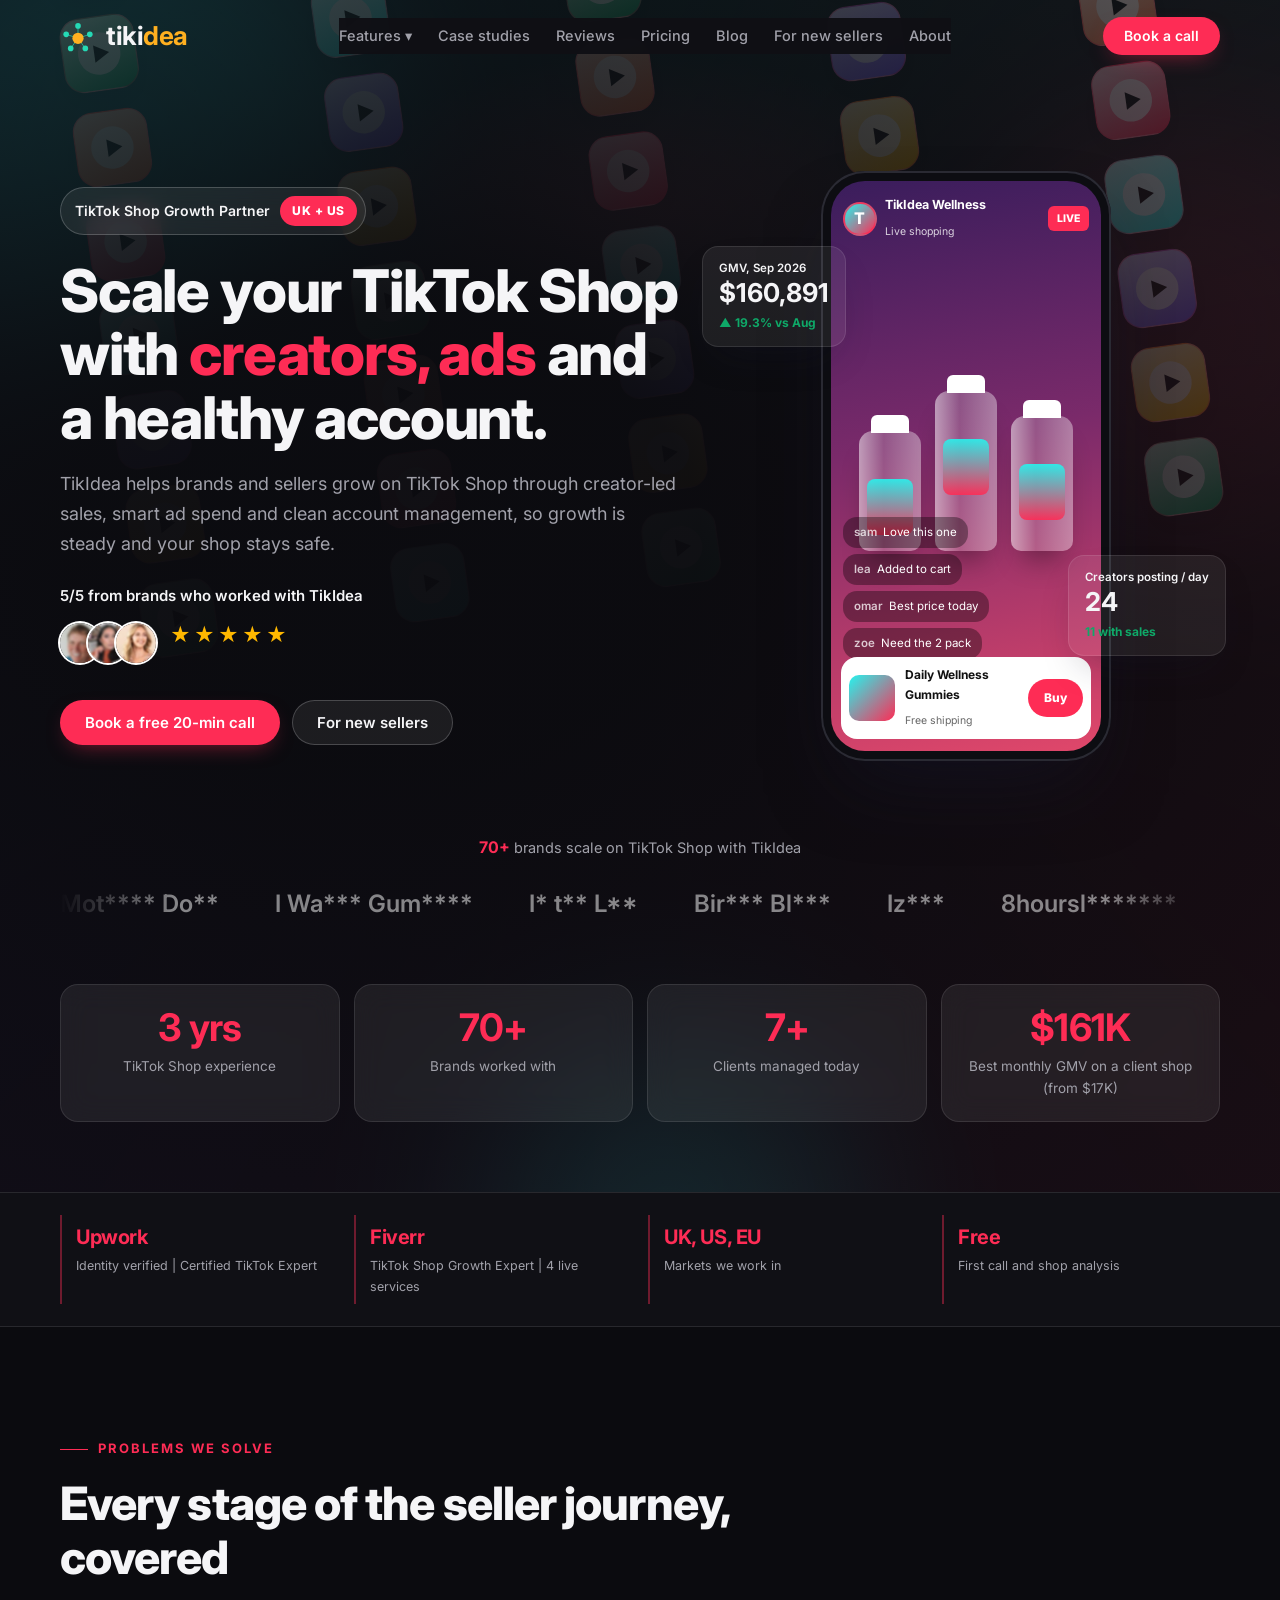
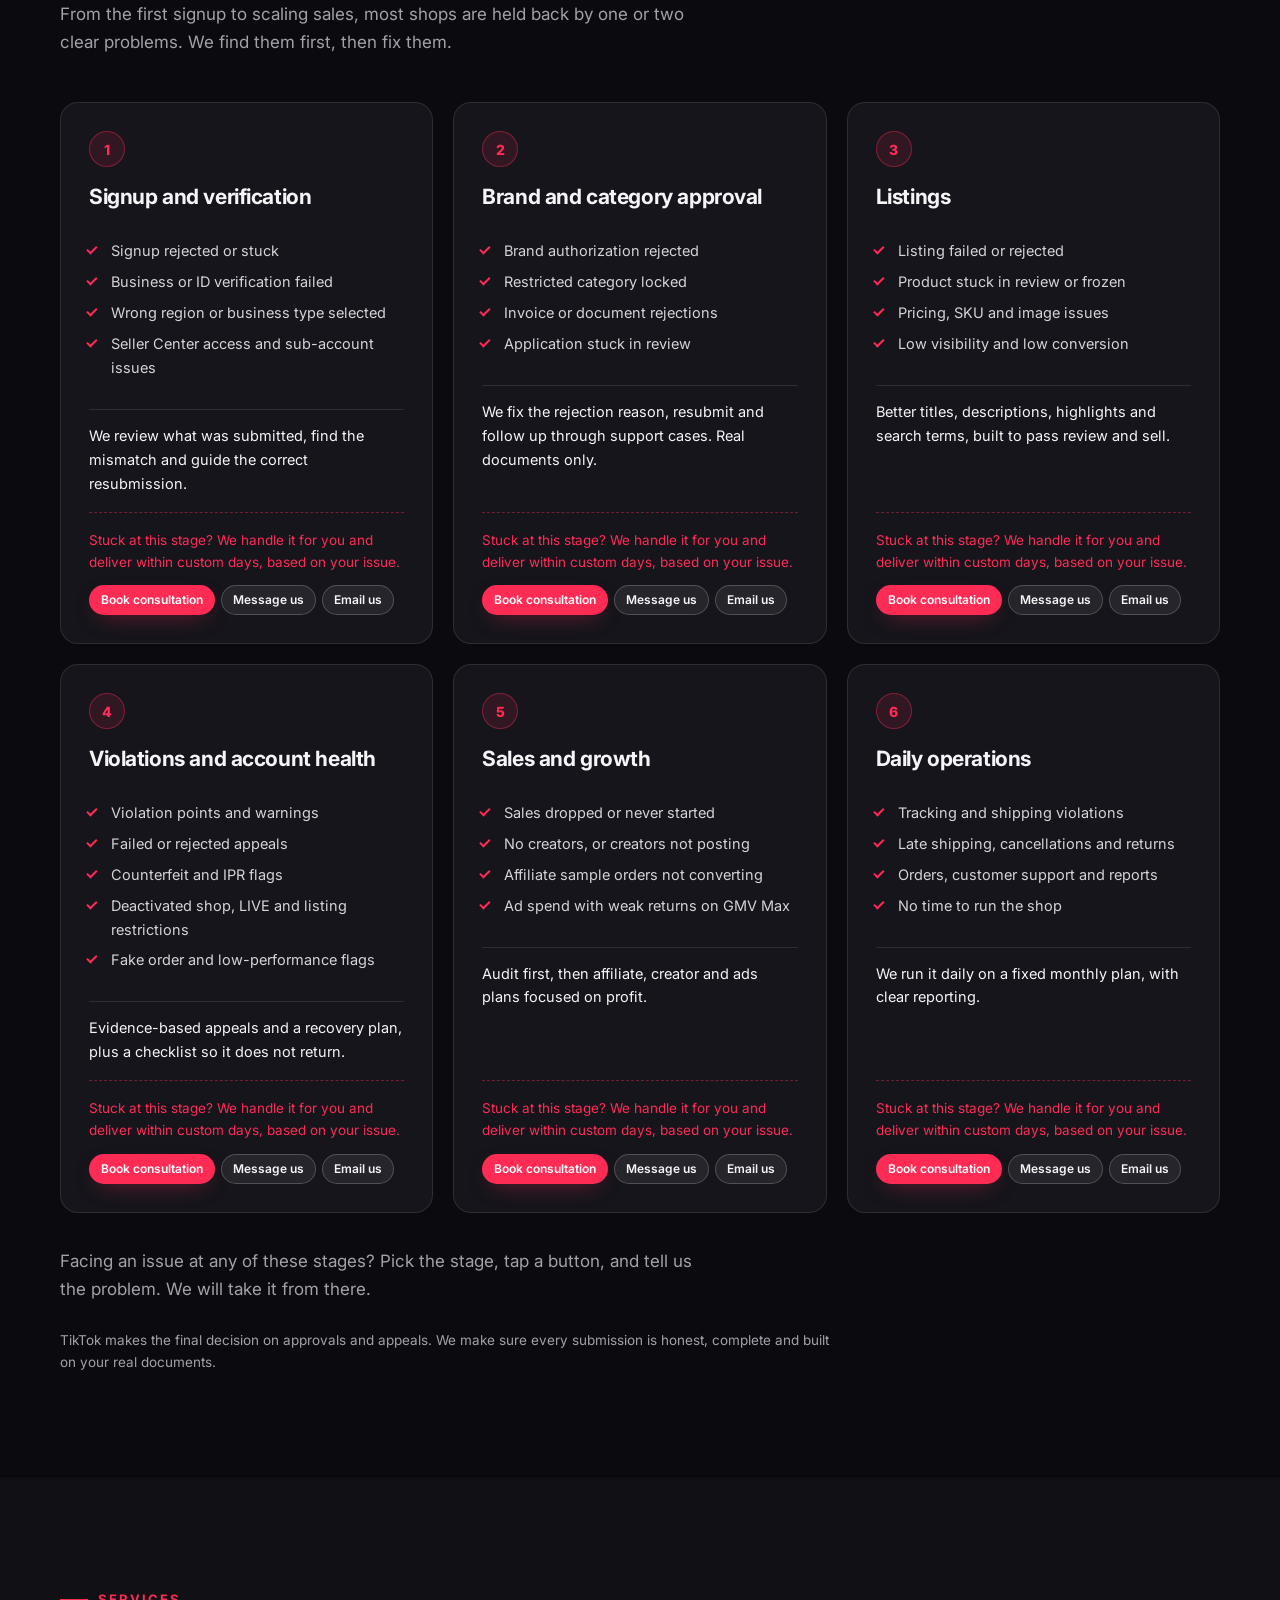
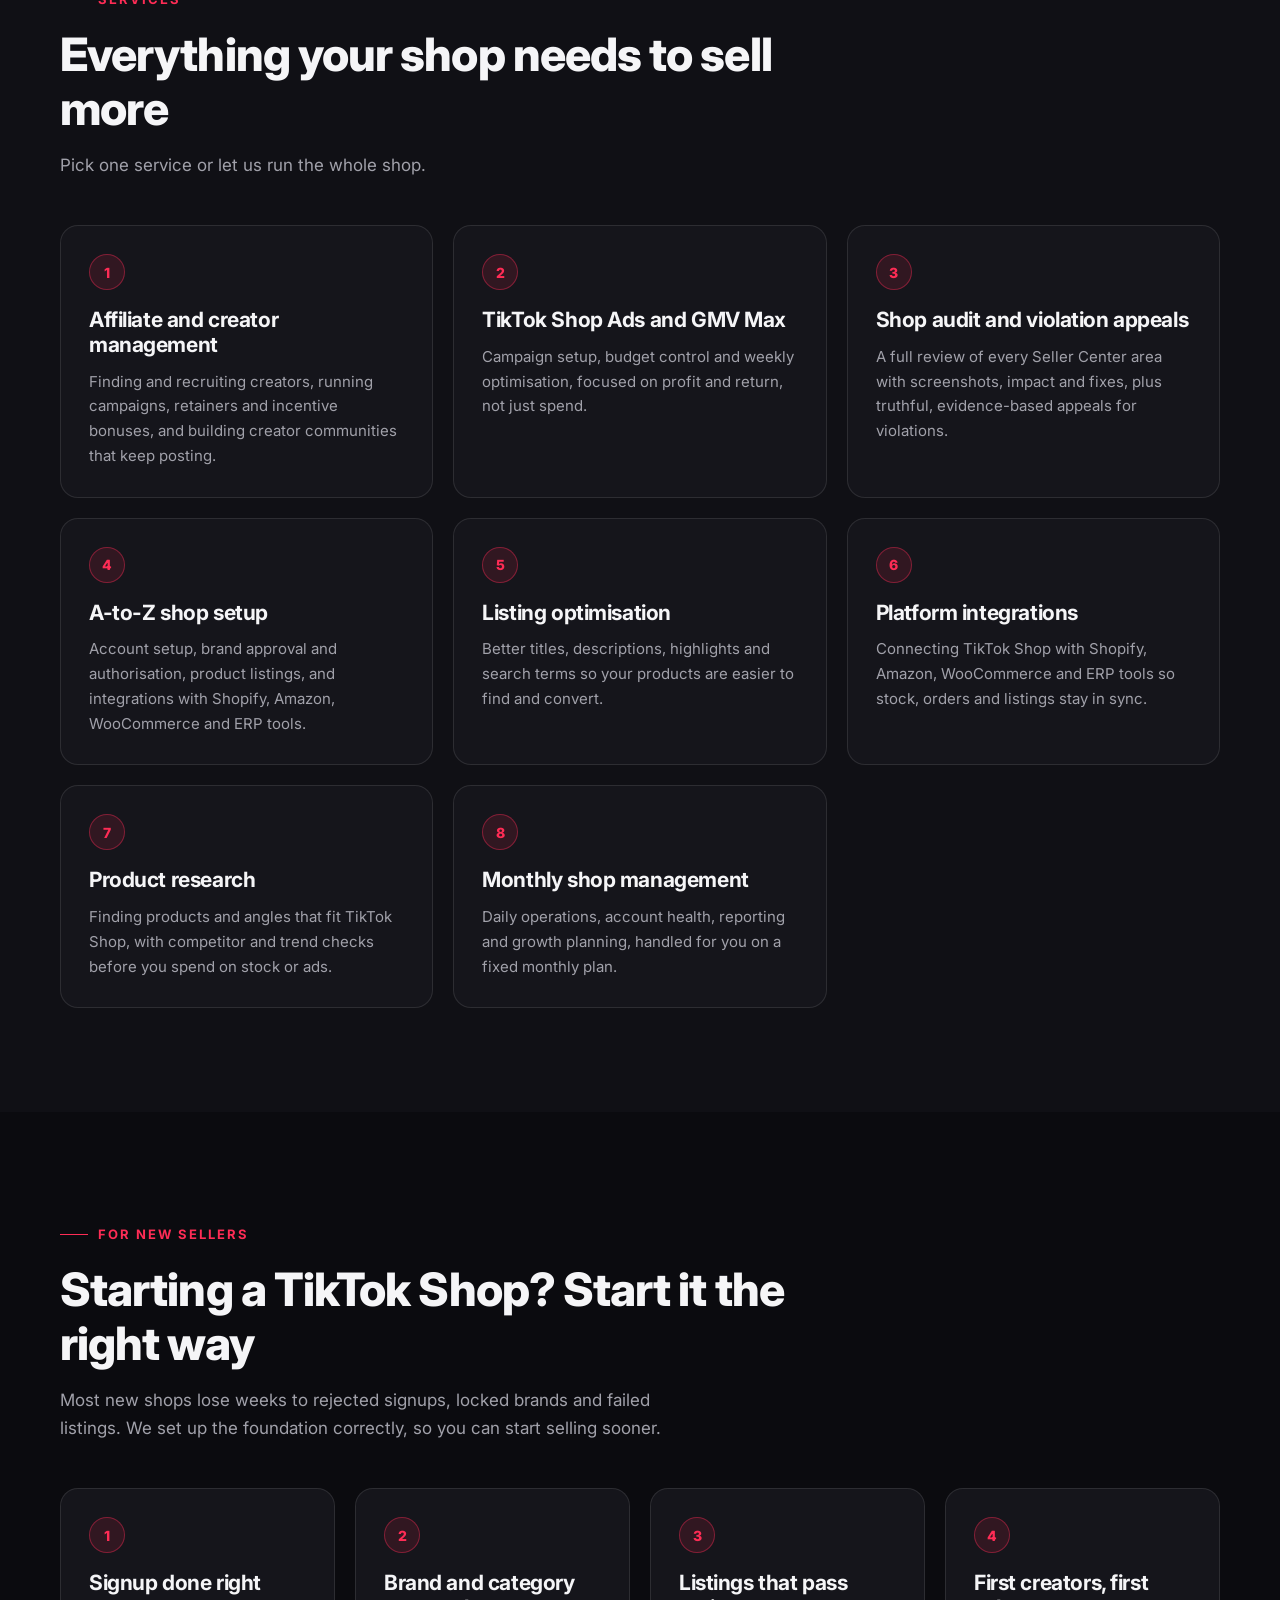
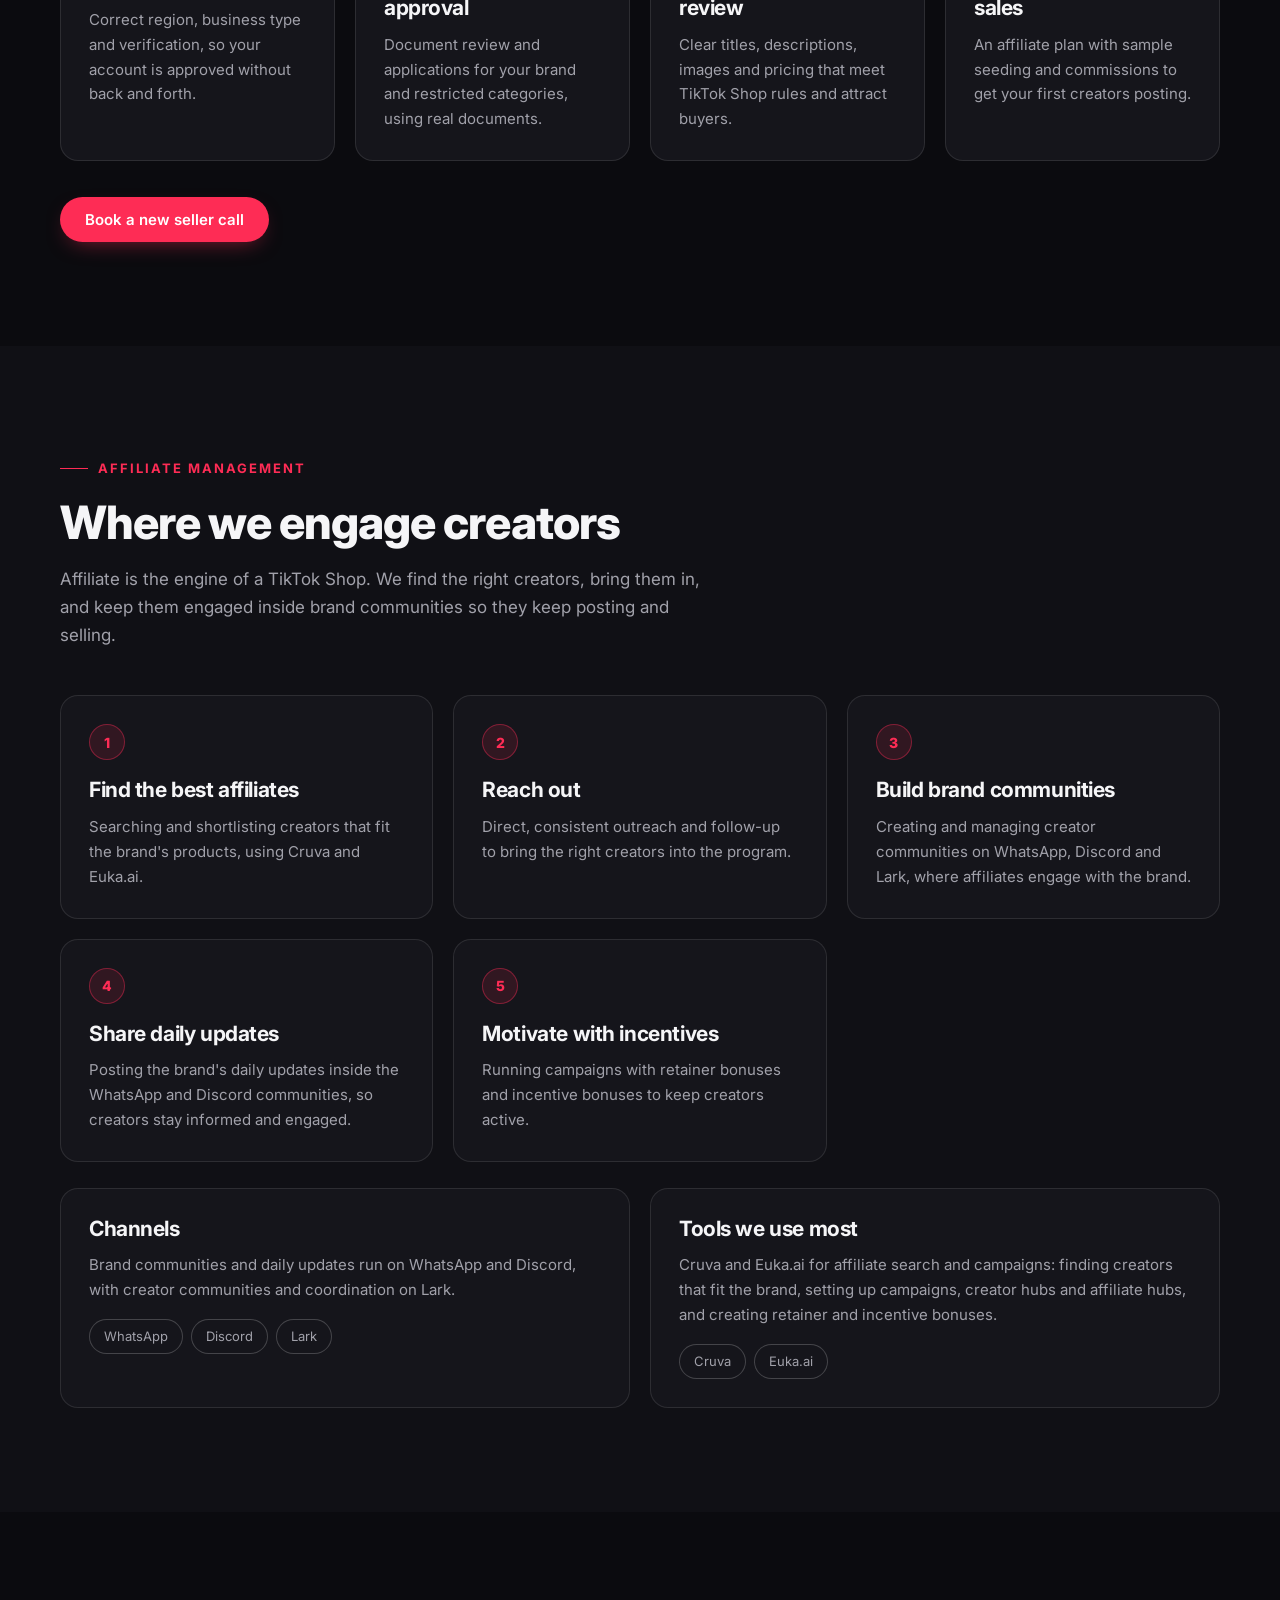
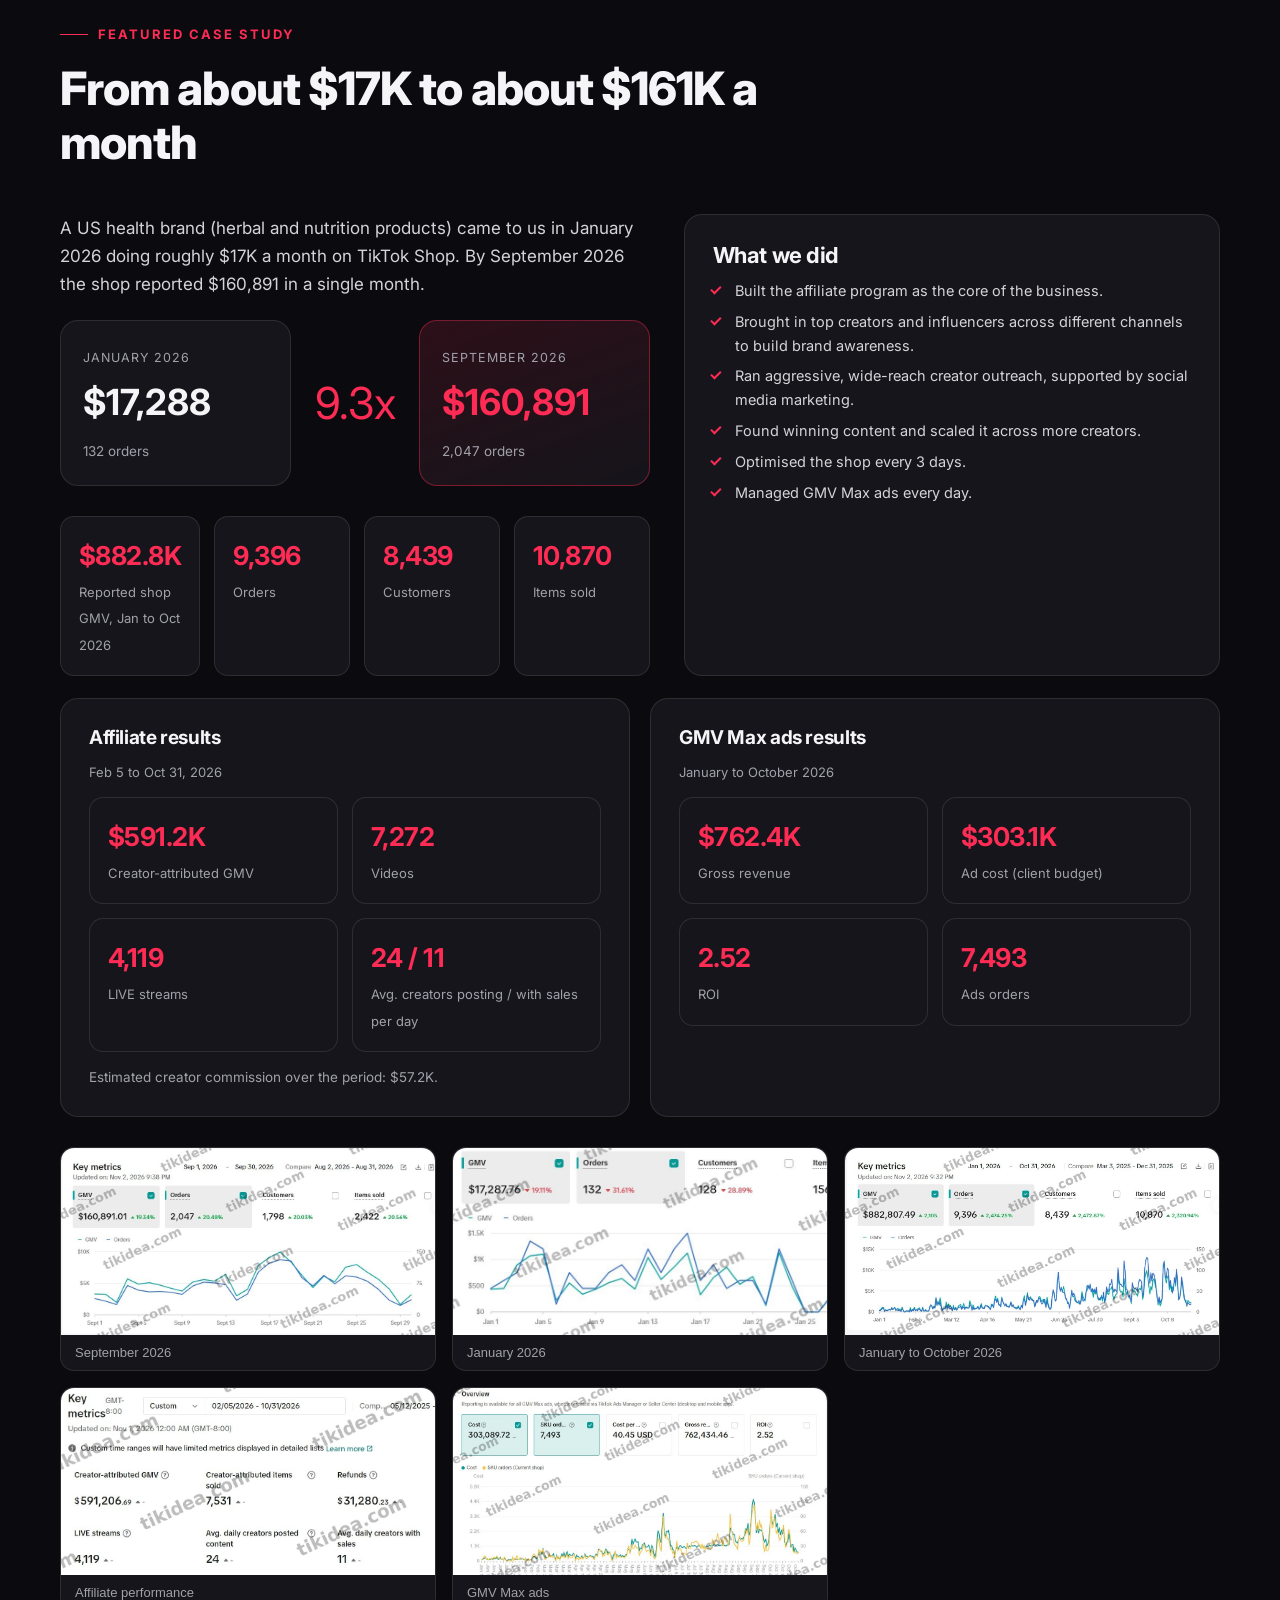
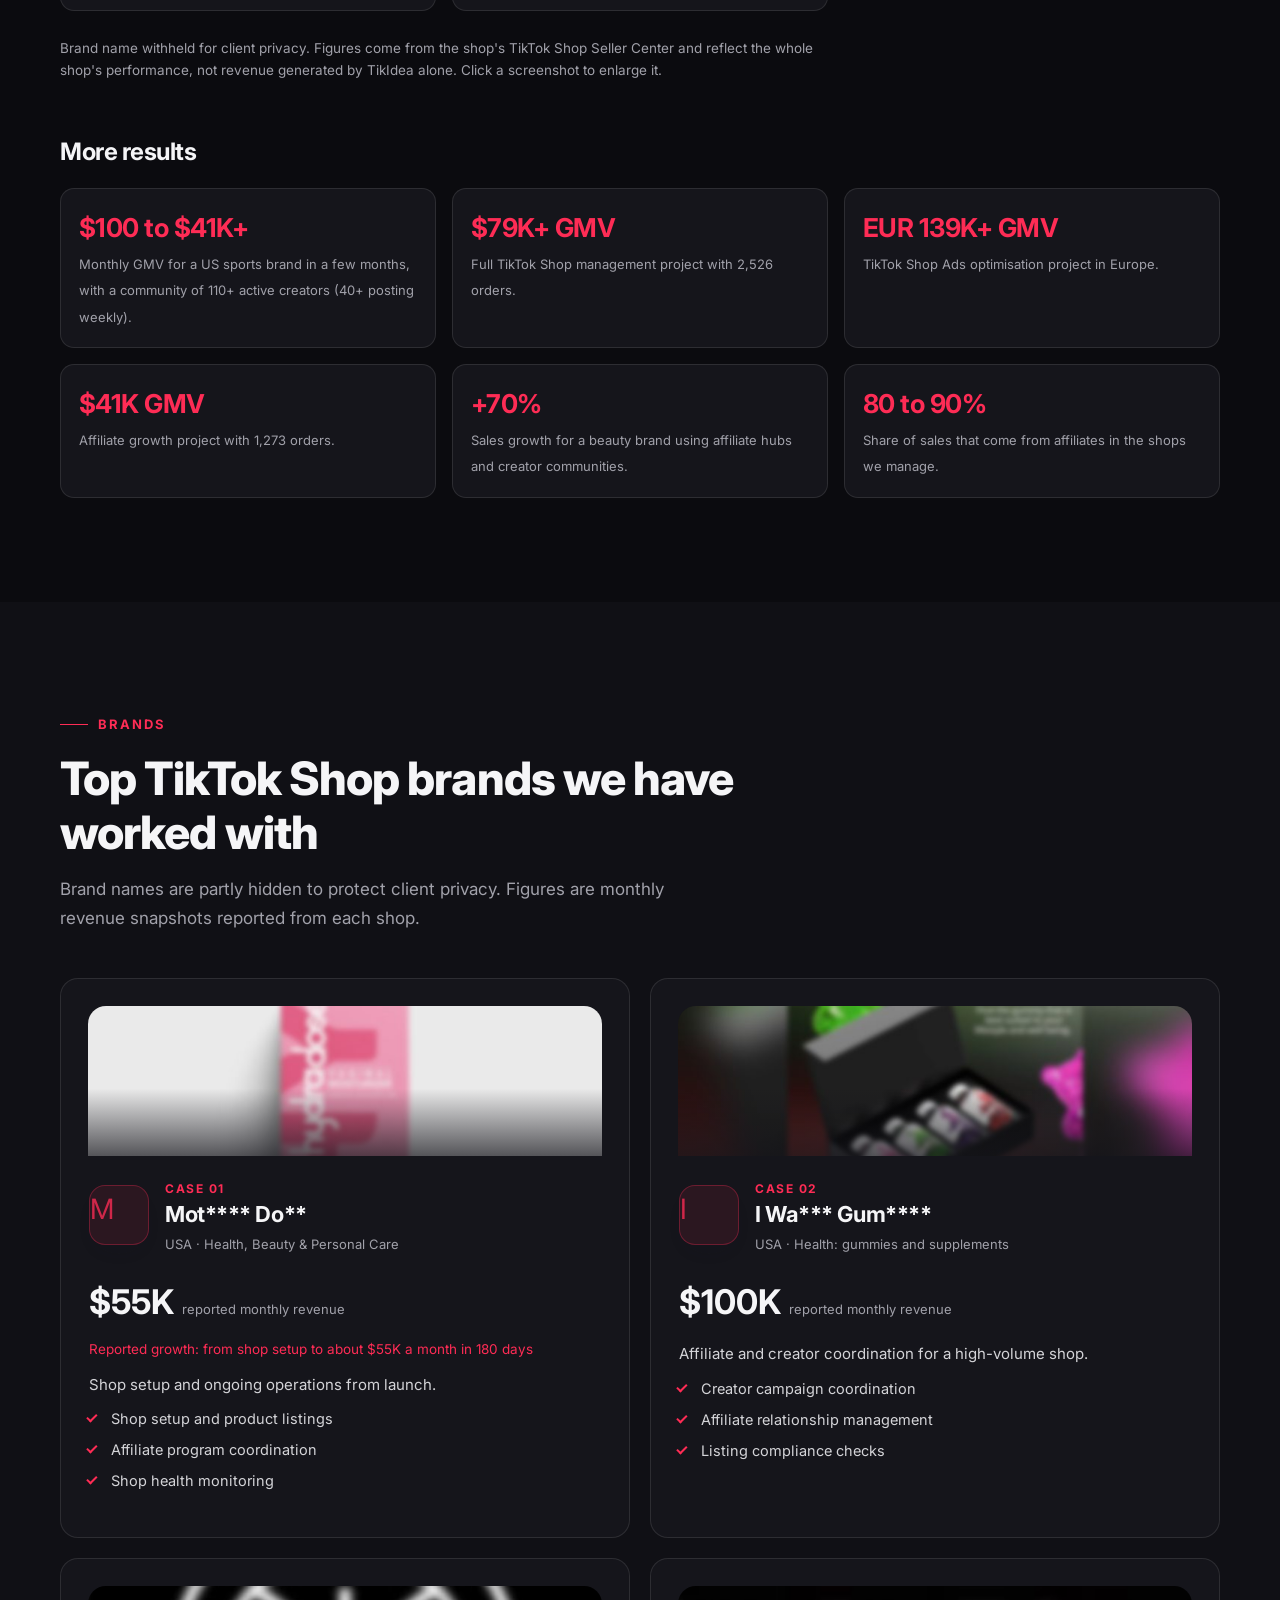
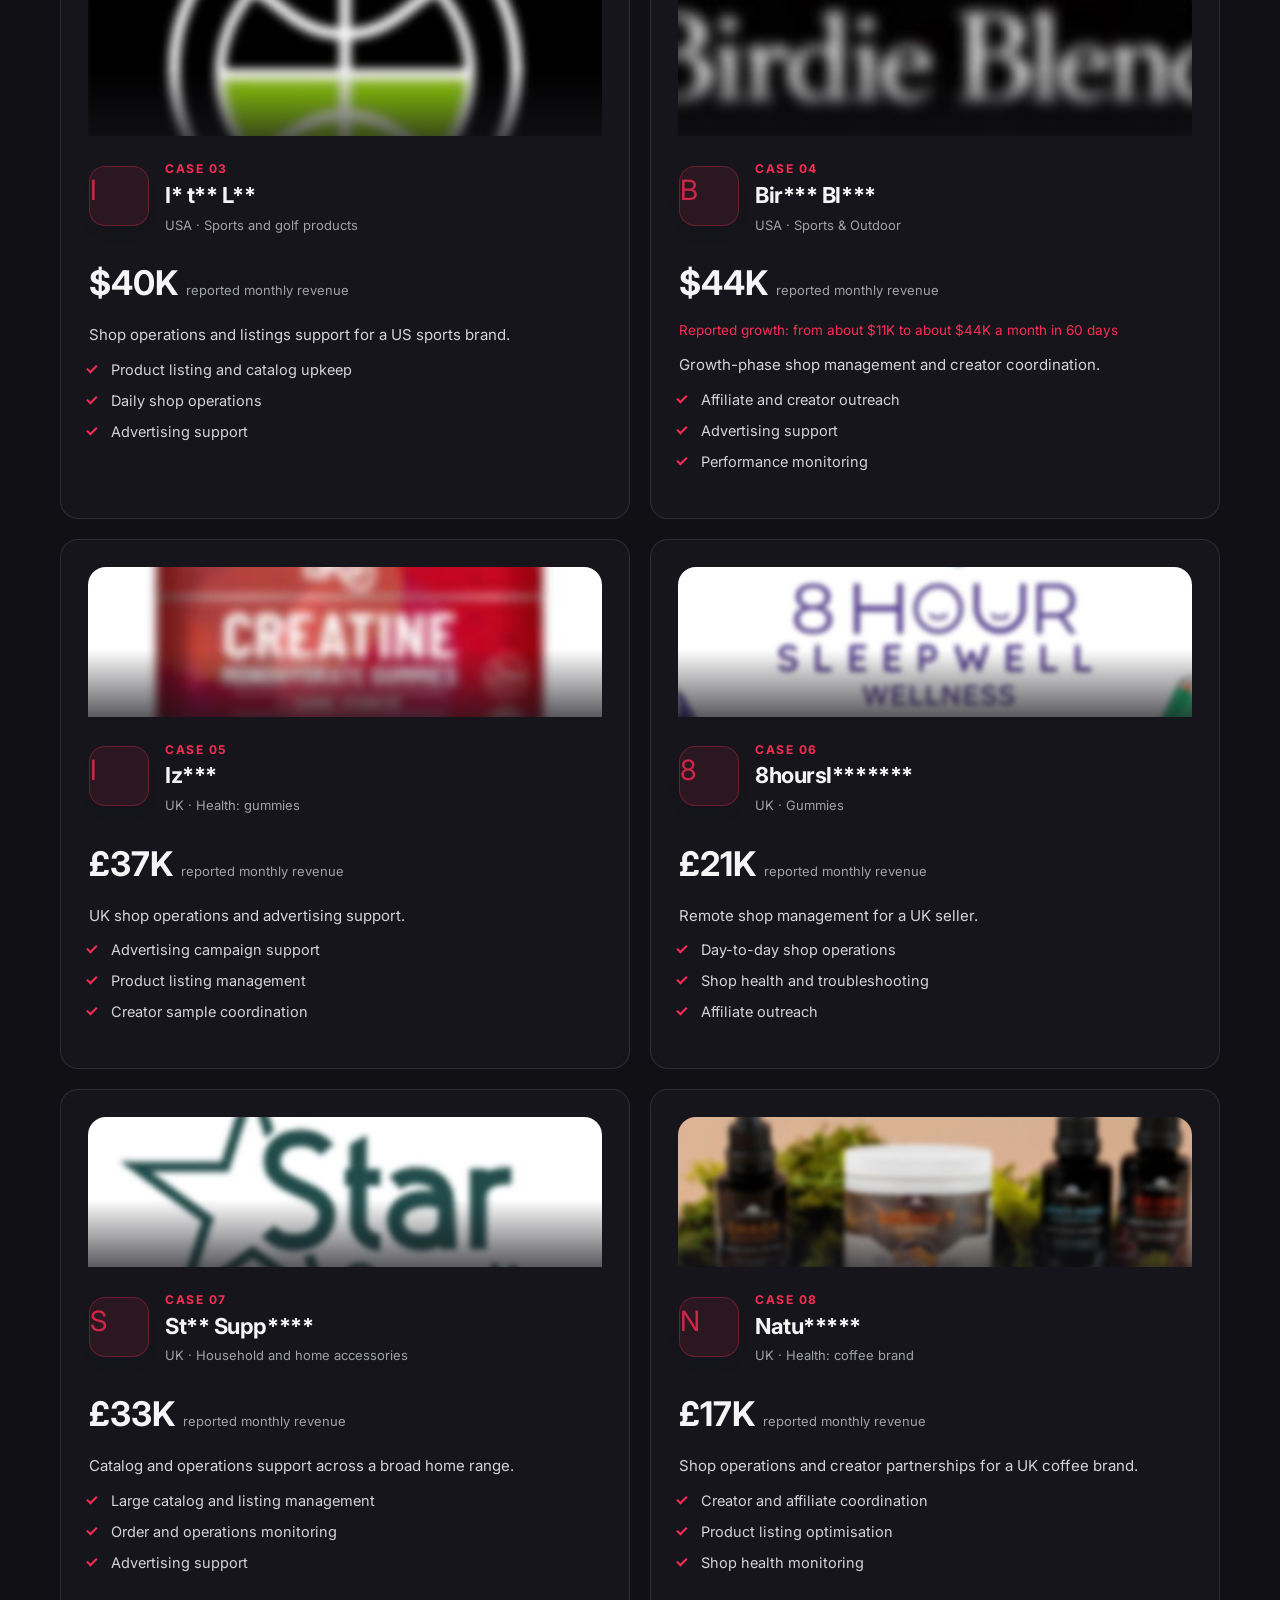
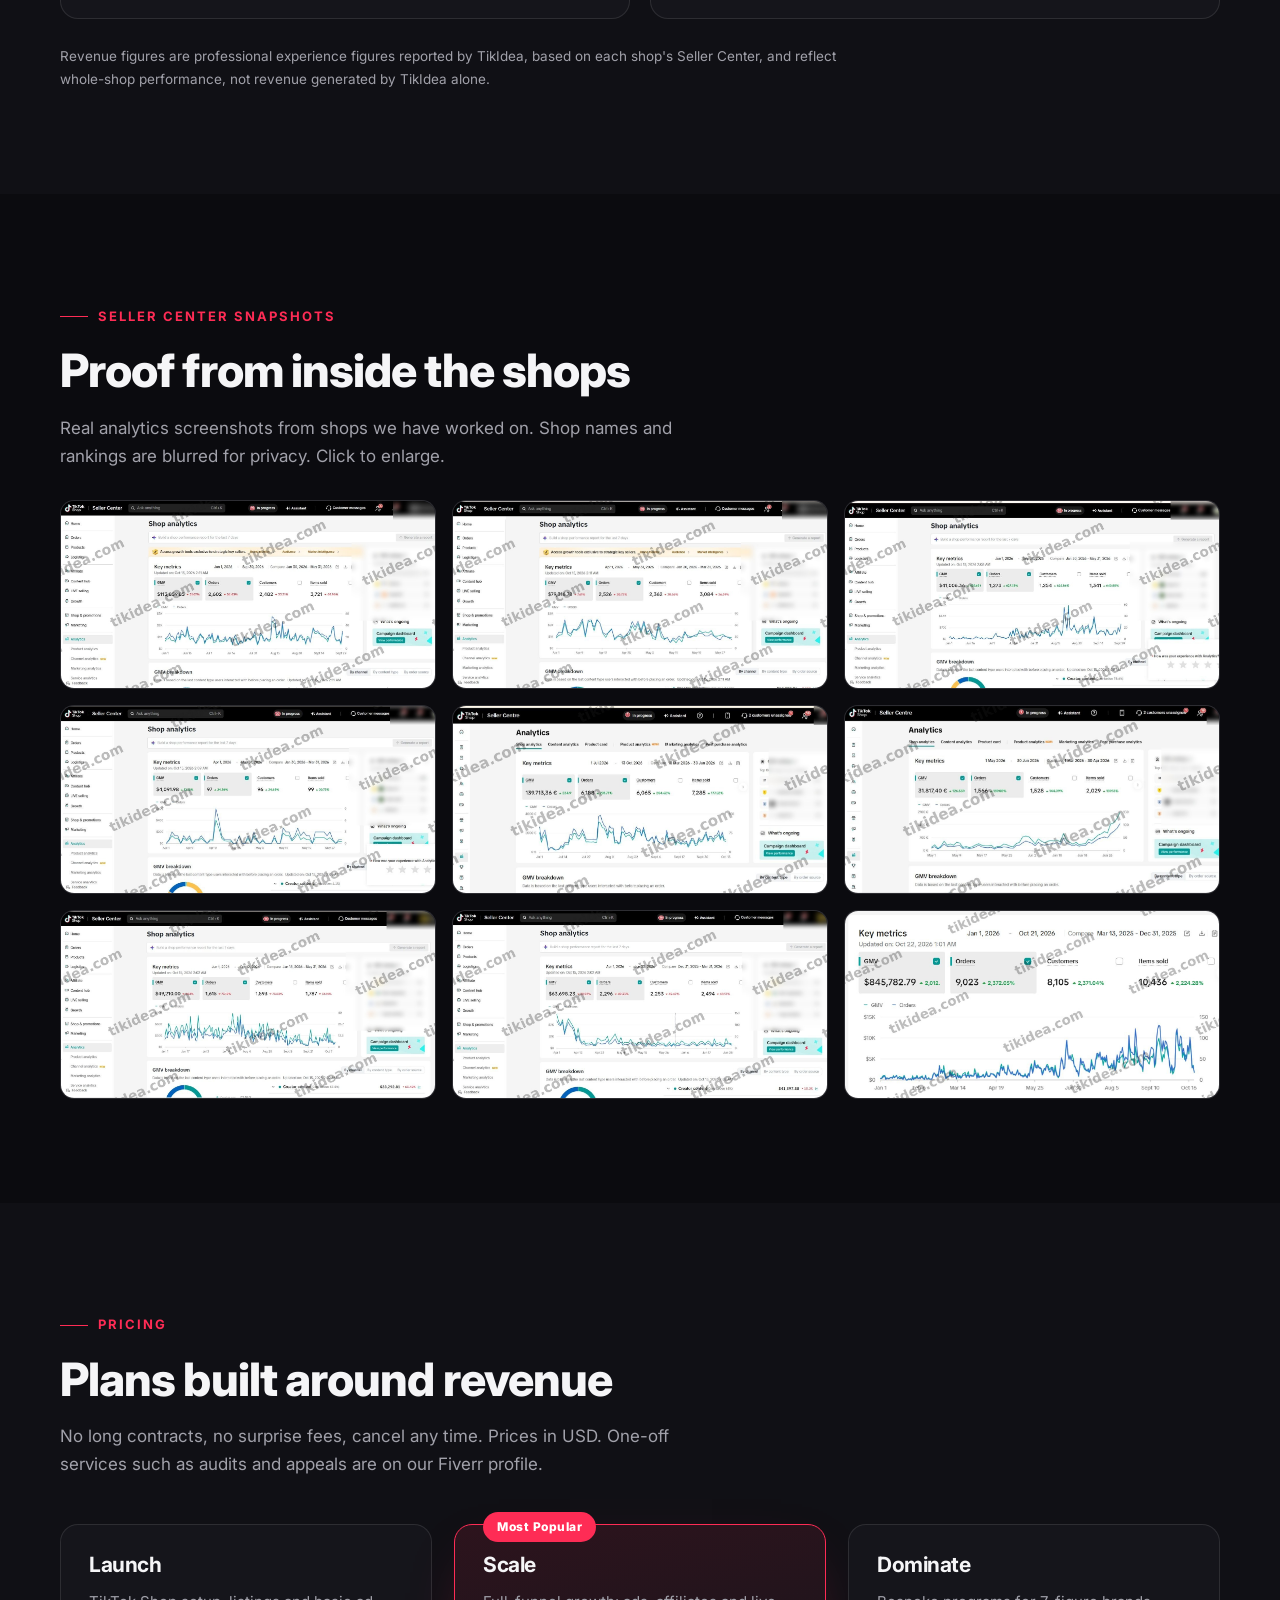
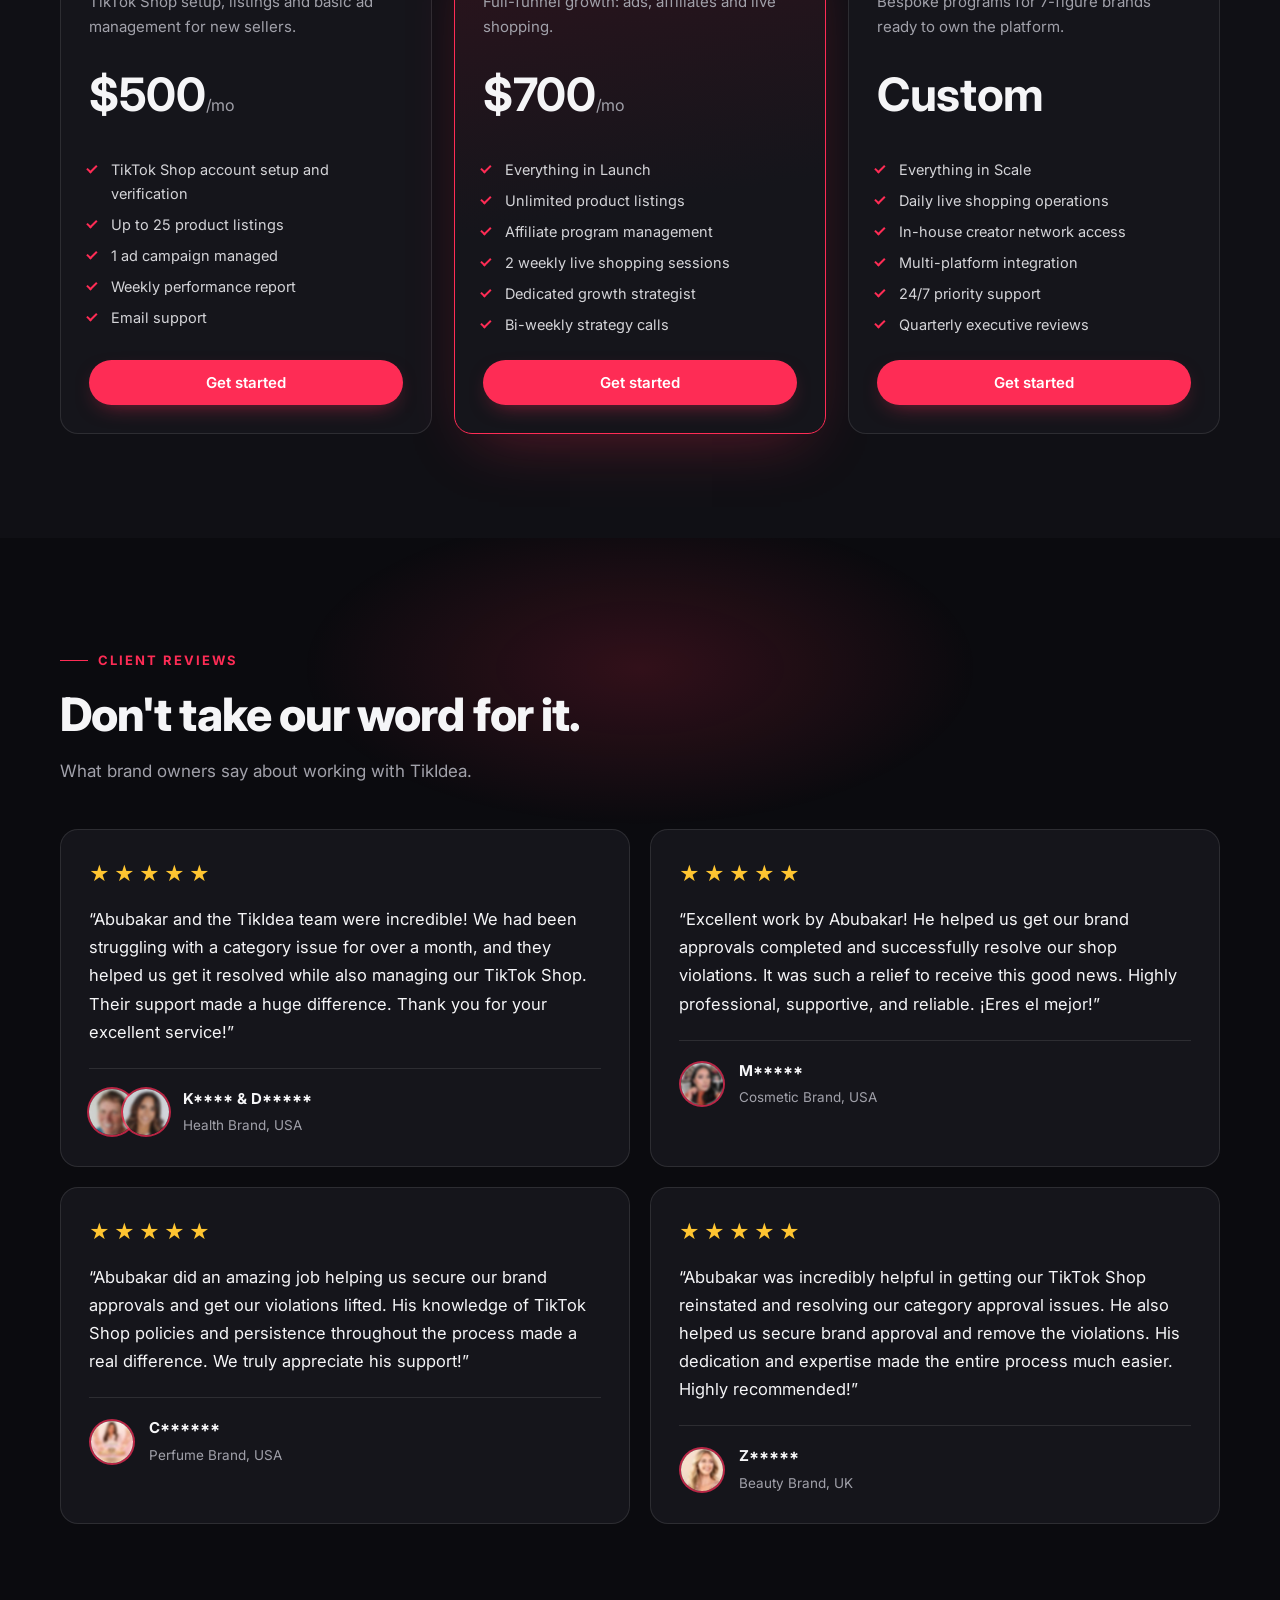
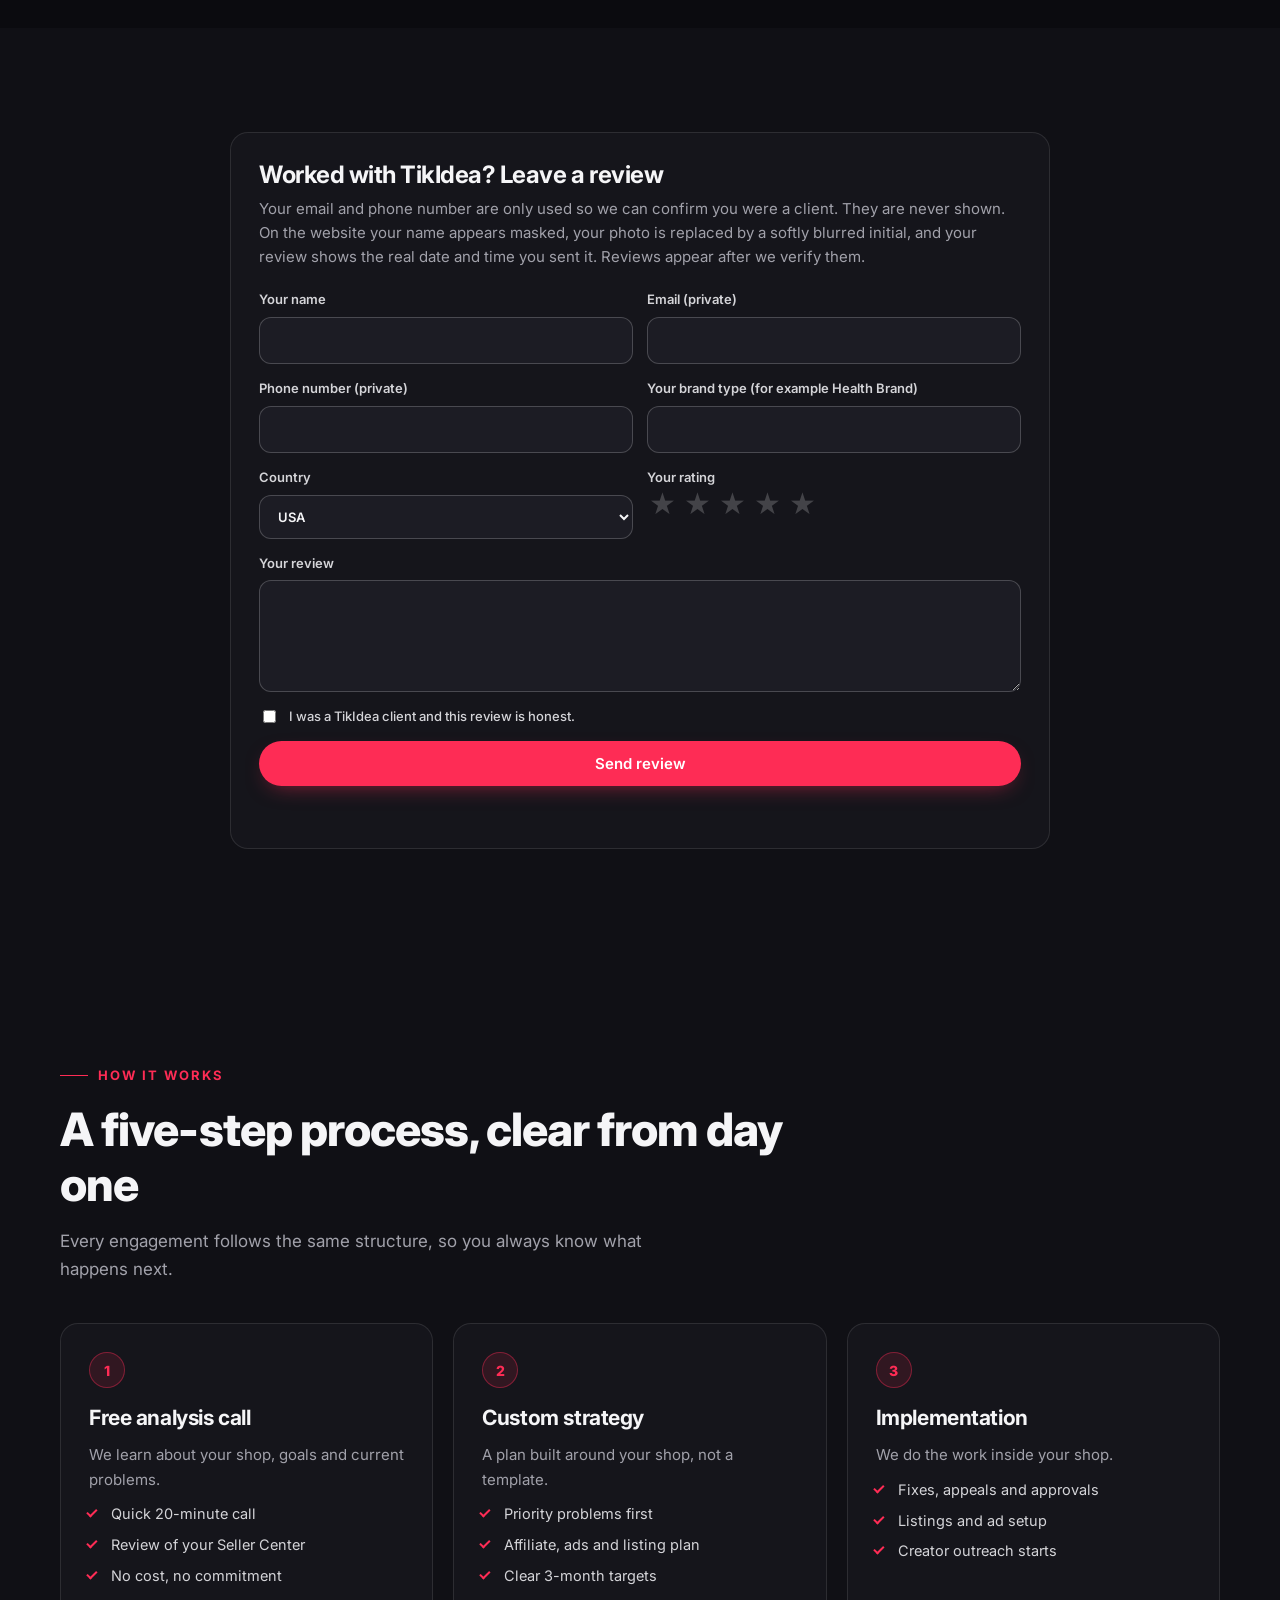
==== commit bda4051e: "Add reviews form, favicons, search help section, 5 problem pages, sitemap Co-Authored-By: Claude Son" ====
--- a/index.html
+++ b/index.html
@@ -4,9 +4,8 @@
 <meta charset="utf-8">
 <meta name="viewport" content="width=device-width, initial-scale=1">
 <meta name="theme-color" content="#0c0c0d">
-<title>TikIdea | TikTok Shop Growth Partner for UK and US Brands</title>
-<meta name="description" content="TikIdea helps UK and US brands grow on TikTok Shop with affiliate management, TikTok Shop Ads, shop audits, violation appeals and full shop management.">
-<meta name="keywords" content="TikIdea, TikTok Shop expert, TikTok Shop management, TikTok Shop affiliate management, TikTok Shop audit, TikTok Shop violation appeal, GMV Max">
+<title>TikIdea | TikTok Shop Agency: Violation Appeals, Brand Approval, Ads and Affiliates</title>
+<meta name="description" content="TikTok Shop agency for UK and US sellers. We fix suspended shops, violation appeals, brand and category approval, listings, GMV Max ads and affiliate creator growth.">
 <meta name="author" content="Abubakar Baloch">
 <meta property="og:title" content="TikIdea | TikTok Shop Growth Partner">
 <meta property="og:description" content="Affiliate-led growth, ads, audits and appeals for TikTok Shop brands in the UK and US.">
@@ -33,10 +32,158 @@
     "https://www.upwork.com/freelancers/~0190ec42c1b58b91c5",
     "https://www.linkedin.com/company/tikidea"
   ],
-  "areaServed": ["United Kingdom", "United States", "Europe"]
+  "areaServed": ["United Kingdom", "United States", "Europe"],
+  "knowsAbout": ["TikTok Shop","TikTok Shop violation appeals","TikTok Shop brand approval","TikTok Shop affiliate management","GMV Max ads","TikTok Shop listing optimization","TikTok Shop account health"]
 }
 </script>
-<link rel="icon" href="data:image/svg+xml,%3Csvg xmlns='http://www.w3.org/2000/svg' viewBox='0 0 64 64'%3E%3Crect width='64' height='64' rx='14' fill='%230c0c0d'/%3E%3Cg stroke='%2325d9b5' stroke-width='2'%3E%3Cline x1='32' y1='36' x2='32' y2='14'/%3E%3Cline x1='32' y1='36' x2='53' y2='29'/%3E%3Cline x1='32' y1='36' x2='45' y2='54'/%3E%3Cline x1='32' y1='36' x2='19' y2='54'/%3E%3Cline x1='32' y1='36' x2='11' y2='29'/%3E%3C/g%3E%3Ccircle cx='32' cy='36' r='10' fill='%23ffb020'/%3E%3Cg fill='%2325d9b5'%3E%3Ccircle cx='32' cy='14' r='5'/%3E%3Ccircle cx='53' cy='29' r='5'/%3E%3Ccircle cx='45' cy='54' r='5'/%3E%3Ccircle cx='19' cy='54' r='5'/%3E%3Ccircle cx='11' cy='29' r='5'/%3E%3C/g%3E%3C/svg%3E">
+<script type="application/ld+json">
+{
+ "@context": "https://schema.org",
+ "@type": "FAQPage",
+ "mainEntity": [
+  {
+   "@type": "Question",
+   "name": "How do I appeal a TikTok Shop violation?",
+   "acceptedAnswer": {
+    "@type": "Answer",
+    "text": "We read the violation notice, check your Seller Center evidence, and write a truthful appeal with the right documents (invoices, authorisation, order proof). For IPR and counterfeit flags we also check brand authorisation first. TikTok makes the final decision, so the appeal has to be accurate and complete."
+   }
+  },
+  {
+   "@type": "Question",
+   "name": "Why was my TikTok Shop suspended or deactivated?",
+   "acceptedAnswer": {
+    "@type": "Answer",
+    "text": "The common causes are IPR or counterfeit flags, brand authorisation gaps, fake or low-quality orders, repeated policy violations, and account health score drops. We review the reason in Seller Center, fix the root cause and prepare the reinstatement appeal."
+   }
+  },
+  {
+   "@type": "Question",
+   "name": "How do I get brand approval or category approval on TikTok Shop?",
+   "acceptedAnswer": {
+    "@type": "Answer",
+    "text": "We prepare the brand authorisation and documents TikTok asks for, check they match your shop details, submit them and follow up through support cases until approval is decided. This covers restricted categories and brand authorisation for resellers."
+   }
+  },
+  {
+   "@type": "Question",
+   "name": "Why is my TikTok Shop listing rejected or stuck in review?",
+   "acceptedAnswer": {
+    "@type": "Answer",
+    "text": "Usually the title, images, category, prohibited-product rules or missing documents. We rewrite titles, descriptions, highlights and search terms and fix the compliance issue so the listing can pass review."
+   }
+  },
+  {
+   "@type": "Question",
+   "name": "How do I get more affiliate creators on TikTok Shop?",
+   "acceptedAnswer": {
+    "@type": "Answer",
+    "text": "We build the affiliate programme: finding creators that fit your products, setting commissions and campaigns, running creator communities on WhatsApp and Discord, and adding retainers and incentives so creators keep posting."
+   }
+  },
+  {
+   "@type": "Question",
+   "name": "Do you run TikTok Shop ads and GMV Max?",
+   "acceptedAnswer": {
+    "@type": "Answer",
+    "text": "Yes. We set up and manage GMV Max and Shop Ads against your margins, watch ROI daily, and scale what works."
+   }
+  },
+  {
+   "@type": "Question",
+   "name": "How long until I see results?",
+   "acceptedAnswer": {
+    "@type": "Answer",
+    "text": "It depends on the shop, but the usual pattern is groundwork in the first weeks, first traction within about a month, and clearer growth in months 2 and 3. We share progress in regular reports."
+   }
+  },
+  {
+   "@type": "Question",
+   "name": "What if results are slower than expected?",
+   "acceptedAnswer": {
+    "@type": "Answer",
+    "text": "We review the numbers with you, find what is holding the shop back (creators, content, listings, ads or account health) and change the plan. Plans are monthly, so you are never locked in."
+   }
+  },
+  {
+   "@type": "Question",
+   "name": "Which platforms do you integrate with?",
+   "acceptedAnswer": {
+    "@type": "Answer",
+    "text": "Shopify, Amazon, WooCommerce and common ERP tools, using connectors such as Silk Connector or Shopify's built-in TikTok app, depending on your setup."
+   }
+  },
+  {
+   "@type": "Question",
+   "name": "Do you guarantee approvals or sales?",
+   "acceptedAnswer": {
+    "@type": "Answer",
+    "text": "No one can. TikTok makes the final decision on approvals, appeals and reinstatements, and sales depend on your product, price and market. What we guarantee is honest work, complete and accurate submissions, and clear reporting."
+   }
+  },
+  {
+   "@type": "Question",
+   "name": "How do you get access to my shop?",
+   "acceptedAnswer": {
+    "@type": "Answer",
+    "text": "You add us as a user from Seller Center with an email on our own domain. We never ask for your password."
+   }
+  },
+  {
+   "@type": "Question",
+   "name": "How does pricing work?",
+   "acceptedAnswer": {
+    "@type": "Answer",
+    "text": "Monthly plans start at $500 for Launch and $700 for Scale, and Dominate is a custom quote for large brands. One-off services such as audits and appeals are listed on our Fiverr profile. Message us for a custom plan."
+   }
+  },
+  {
+   "@type": "Question",
+   "name": "How fast do you reply?",
+   "acceptedAnswer": {
+    "@type": "Answer",
+    "text": "Quickly. Our Fiverr profile shows a typical response time of about an hour."
+   }
+  },
+  {
+   "@type": "Question",
+   "name": "Which markets do you work in?",
+   "acceptedAnswer": {
+    "@type": "Answer",
+    "text": "The UK, the US and Europe."
+   }
+  },
+  {
+   "@type": "Question",
+   "name": "Do you work with new shops?",
+   "acceptedAnswer": {
+    "@type": "Answer",
+    "text": "Yes. We help with signup, verification, brand and category approvals, first listings and your first creators."
+   }
+  },
+  {
+   "@type": "Question",
+   "name": "Which categories do you work in?",
+   "acceptedAnswer": {
+    "@type": "Answer",
+    "text": "Beauty and personal care, cosmetics, perfumes, supplements, gummies, coffee, sports and outdoor, and health."
+   }
+  },
+  {
+   "@type": "Question",
+   "name": "How do payments work?",
+   "acceptedAnswer": {
+    "@type": "Answer",
+    "text": "Management plans are fixed, billed monthly or bi-weekly, and paid in advance. On Fiverr and Upwork, payments go through those platforms."
+   }
+  }
+ ]
+}
+</script>
+<link rel="icon" href="/favicon.ico" sizes="any">
+<link rel="icon" type="image/png" sizes="48x48" href="/favicon-48.png">
+<link rel="icon" type="image/png" sizes="192x192" href="/favicon-192.png">
+<link rel="apple-touch-icon" href="/apple-touch-icon.png">
 <link rel="preconnect" href="https://fonts.googleapis.com">
 <link rel="preconnect" href="https://fonts.gstatic.com" crossorigin>
 <link href="https://fonts.googleapis.com/css2?family=Inter:wght@400;500;600;700;800&display=swap" rel="stylesheet">
@@ -421,6 +568,22 @@
 .bcover{background:#15151b}
 .tbadge:hover b{color:#fff}
 .lb{background:rgba(0,0,0,.92)}
+.hashtags span{color:var(--gold);border-color:var(--gold-line)}
+#seller-help .hashtags{margin-top:26px}
+.other{display:flex;flex-wrap:wrap;gap:10px;margin-top:26px}.other a{padding:9px 16px;border:1px solid var(--border-strong);border-radius:999px;color:var(--body);text-decoration:none;font-size:14px}.other a:hover{border-color:var(--gold);color:var(--gold)}
+
+.rform{max-width:820px;margin:0 auto}.rform h3{font-size:24px;margin:0 0 8px}.rnote{color:var(--muted);font-size:14px;line-height:1.6;margin:0 0 20px}
+.rform form{display:grid;gap:14px}.fr{display:grid;grid-template-columns:1fr 1fr;gap:14px}@media(max-width:700px){.fr{grid-template-columns:1fr}}
+.rform label,.stl>span{display:grid;gap:6px;font-size:13px;font-weight:600;color:var(--body)}
+.rform input,.rform select,.rform textarea{font:inherit;color:var(--text);background:var(--surface-2);border:1px solid var(--border-strong);border-radius:12px;padding:12px 14px;width:100%}
+.rform input:focus,.rform select:focus,.rform textarea:focus{outline:2px solid var(--gold);outline-offset:1px}
+.rform .chkl{display:flex;gap:10px;align-items:center;font-weight:500}.rform .chkl input{width:auto}
+.hp{position:absolute!important;left:-9999px!important;width:1px!important;height:1px!important;opacity:0}
+.starin{display:flex;gap:4px}.starin button{background:none;border:0;font-size:30px;line-height:1;color:var(--border-strong);cursor:pointer;padding:0 2px;transition:transform .15s}.starin button.on{color:#ffc531}.starin button:hover{transform:scale(1.15)}
+#rmsg{margin:0;font-size:14px;min-height:20px}#rmsg.ok{color:#0fa968}#rmsg.err{color:var(--gold)}
+#live-wrap{margin-bottom:60px}#live-wrap .rgrid{margin-top:30px}
+.avi{width:46px;height:46px;border-radius:50%;display:grid;place-items:center;font-weight:800;color:#fff;filter:blur(1.2px);box-shadow:0 0 0 2px rgba(254,44,85,.7);flex:none}
+.rtime{display:block;color:var(--muted);font-size:12.5px;margin-top:2px}
 
 </style>
 </head>
@@ -644,6 +807,31 @@
   </div>
 </section>
 
+<section class="alt" id="write-review">
+  <div class="wrap">
+    <div id="live-wrap" hidden>
+      <div class="eyebrow">Verified reviews</div>
+      <h2>Latest reviews from our clients</h2>
+      <div class="rgrid" id="live"></div>
+    </div>
+    <div class="card rform">
+      <h3>Worked with TikIdea? Leave a review</h3>
+      <p class="rnote">Your email and phone number are only used so we can confirm you were a client. They are never shown. On the website your name appears masked, your photo is replaced by a softly blurred initial, and your review shows the real date and time you sent it. Reviews appear after we verify them.</p>
+      <form id="rf" novalidate>
+        <div class="fr"><label>Your name<input name="name" required maxlength="60" autocomplete="name"></label><label>Email (private)<input name="email" type="email" required maxlength="100" autocomplete="email"></label></div>
+        <div class="fr"><label>Phone number (private)<input name="phone" type="tel" required maxlength="25" autocomplete="tel"></label><label>Your brand type (for example Health Brand)<input name="brand" required maxlength="40"></label></div>
+        <div class="fr"><label>Country<select name="country"><option>USA</option><option>UK</option><option>Spain</option><option>Other</option></select></label><div class="stl"><span>Your rating</span><div class="starin" id="starin" role="radiogroup" aria-label="Rating"><button type="button" data-v="1">&#9733;</button><button type="button" data-v="2">&#9733;</button><button type="button" data-v="3">&#9733;</button><button type="button" data-v="4">&#9733;</button><button type="button" data-v="5">&#9733;</button></div></div></div>
+        <label>Your review<textarea name="review" rows="4" required minlength="20" maxlength="600"></textarea></label>
+        <input class="hp" name="website" tabindex="-1" autocomplete="off" aria-hidden="true">
+        <label class="chkl"><input type="checkbox" name="ok" required> I was a TikIdea client and this review is honest.</label>
+        <button class="btn btn-p" type="submit">Send review</button>
+        <p id="rmsg" role="status"></p>
+      </form>
+    </div>
+  </div>
+</section>
+
+
 <section class="alt" id="process">
   <div class="wrap">
     <div class="eyebrow rv">How it works</div>
@@ -700,11 +888,21 @@
   </div>
 </section>
 
+<section id="seller-help">
+  <div class="wrap">
+    <div class="eyebrow rv">Search help</div>
+    <h2 class="rv">TikTok Shop seller stuck? Here is what we fix</h2>
+    <p class="sub rv">Sellers in the UK and US come to TikIdea for TikTok Shop violation appeals, suspended or deactivated shop reinstatement, IPR and counterfeit flags, brand and category approval, rejected listings, GMV Max and Shop Ads, and affiliate creator growth. If your TikTok Shop problem is on this list, we can look at it with you.</p>
+    <div class="other rv"><a href="tiktok-shop-violation-appeal/">Violation appeal</a><a href="tiktok-shop-suspended-reinstatement/">Suspended shop</a><a href="tiktok-shop-brand-approval/">Brand and category approval</a><a href="tiktok-shop-listing-rejected/">Listing rejected</a><a href="tiktok-shop-affiliate-creators/">Affiliate and creators</a></div>
+    <div class="cta" style="margin-top:30px;justify-content:flex-start"><a href="https://wa.me/447587910296?text=Hi%20TikIdea%2C%20I%27d%20like%20to%20book%20a%20free%20call%20about%20my%20TikTok%20Shop." target="_blank" rel="noopener" class="btn btn-p">Tell us your TikTok Shop issue</a></div>
+  </div>
+</section>
+
 <section class="alt" id="faq">
   <div class="wrap">
     <div class="eyebrow rv">FAQ</div>
     <h2 class="rv">Questions, answered</h2>
-    <div class="qas"><details class="qa rv"><summary>How long until I see results?</summary><p>It depends on the shop, but the usual pattern is groundwork in the first weeks, first traction within about a month, and clearer growth in months 2 and 3. We share progress in regular reports.</p></details><details class="qa rv"><summary>What if results are slower than expected?</summary><p>We review the numbers with you, find what is holding the shop back (creators, content, listings, ads or account health) and change the plan. Plans are monthly, so you are never locked in.</p></details><details class="qa rv"><summary>Which platforms do you integrate with?</summary><p>Shopify, Amazon, WooCommerce and common ERP tools, using connectors such as Silk Connector or Shopify's built-in TikTok app, depending on your setup.</p></details><details class="qa rv"><summary>Do you guarantee approvals or sales?</summary><p>No one can. TikTok makes the final decision on approvals, appeals and reinstatements, and sales depend on your product, price and market. What we guarantee is honest work, complete and accurate submissions, and clear reporting.</p></details><details class="qa rv"><summary>How do you get access to my shop?</summary><p>You add us as a user from Seller Center with an email on our own domain. We never ask for your password.</p></details><details class="qa rv"><summary>How does pricing work?</summary><p>Monthly plans start at $500 for Launch and $700 for Scale, and Dominate is a custom quote for large brands. One-off services such as audits and appeals are listed on our Fiverr profile. Message us for a custom plan.</p></details><details class="qa rv"><summary>How fast do you reply?</summary><p>Quickly. Our Fiverr profile shows a typical response time of about an hour.</p></details><details class="qa rv"><summary>Which markets do you work in?</summary><p>The UK, the US and Europe.</p></details><details class="qa rv"><summary>Do you work with new shops?</summary><p>Yes. We help with signup, verification, brand and category approvals, first listings and your first creators.</p></details><details class="qa rv"><summary>Which categories do you work in?</summary><p>Beauty and personal care, cosmetics, perfumes, supplements, gummies, coffee, sports and outdoor, and health.</p></details><details class="qa rv"><summary>How do payments work?</summary><p>Management plans are fixed, billed monthly or bi-weekly, and paid in advance. On Fiverr and Upwork, payments go through those platforms.</p></details></div>
+    <div class="qas"><details class="qa rv"><summary>How do I appeal a TikTok Shop violation?</summary><p>We read the violation notice, check your Seller Center evidence, and write a truthful appeal with the right documents (invoices, authorisation, order proof). For IPR and counterfeit flags we also check brand authorisation first. TikTok makes the final decision, so the appeal has to be accurate and complete.</p></details><details class="qa rv"><summary>Why was my TikTok Shop suspended or deactivated?</summary><p>The common causes are IPR or counterfeit flags, brand authorisation gaps, fake or low-quality orders, repeated policy violations, and account health score drops. We review the reason in Seller Center, fix the root cause and prepare the reinstatement appeal.</p></details><details class="qa rv"><summary>How do I get brand approval or category approval on TikTok Shop?</summary><p>We prepare the brand authorisation and documents TikTok asks for, check they match your shop details, submit them and follow up through support cases until approval is decided. This covers restricted categories and brand authorisation for resellers.</p></details><details class="qa rv"><summary>Why is my TikTok Shop listing rejected or stuck in review?</summary><p>Usually the title, images, category, prohibited-product rules or missing documents. We rewrite titles, descriptions, highlights and search terms and fix the compliance issue so the listing can pass review.</p></details><details class="qa rv"><summary>How do I get more affiliate creators on TikTok Shop?</summary><p>We build the affiliate programme: finding creators that fit your products, setting commissions and campaigns, running creator communities on WhatsApp and Discord, and adding retainers and incentives so creators keep posting.</p></details><details class="qa rv"><summary>Do you run TikTok Shop ads and GMV Max?</summary><p>Yes. We set up and manage GMV Max and Shop Ads against your margins, watch ROI daily, and scale what works.</p></details><details class="qa rv"><summary>How long until I see results?</summary><p>It depends on the shop, but the usual pattern is groundwork in the first weeks, first traction within about a month, and clearer growth in months 2 and 3. We share progress in regular reports.</p></details><details class="qa rv"><summary>What if results are slower than expected?</summary><p>We review the numbers with you, find what is holding the shop back (creators, content, listings, ads or account health) and change the plan. Plans are monthly, so you are never locked in.</p></details><details class="qa rv"><summary>Which platforms do you integrate with?</summary><p>Shopify, Amazon, WooCommerce and common ERP tools, using connectors such as Silk Connector or Shopify's built-in TikTok app, depending on your setup.</p></details><details class="qa rv"><summary>Do you guarantee approvals or sales?</summary><p>No one can. TikTok makes the final decision on approvals, appeals and reinstatements, and sales depend on your product, price and market. What we guarantee is honest work, complete and accurate submissions, and clear reporting.</p></details><details class="qa rv"><summary>How do you get access to my shop?</summary><p>You add us as a user from Seller Center with an email on our own domain. We never ask for your password.</p></details><details class="qa rv"><summary>How does pricing work?</summary><p>Monthly plans start at $500 for Launch and $700 for Scale, and Dominate is a custom quote for large brands. One-off services such as audits and appeals are listed on our Fiverr profile. Message us for a custom plan.</p></details><details class="qa rv"><summary>How fast do you reply?</summary><p>Quickly. Our Fiverr profile shows a typical response time of about an hour.</p></details><details class="qa rv"><summary>Which markets do you work in?</summary><p>The UK, the US and Europe.</p></details><details class="qa rv"><summary>Do you work with new shops?</summary><p>Yes. We help with signup, verification, brand and category approvals, first listings and your first creators.</p></details><details class="qa rv"><summary>Which categories do you work in?</summary><p>Beauty and personal care, cosmetics, perfumes, supplements, gummies, coffee, sports and outdoor, and health.</p></details><details class="qa rv"><summary>How do payments work?</summary><p>Management plans are fixed, billed monthly or bi-weekly, and paid in advance. On Fiverr and Upwork, payments go through those platforms.</p></details></div>
   </div>
 </section>
 
@@ -796,6 +994,28 @@
 document.querySelectorAll('.shot').forEach(function(b){b.addEventListener('click',function(){lbi.src=b.getAttribute('data-full');lbi.alt=b.getAttribute('data-alt')||'';lb.classList.add('open')})});
 lb.addEventListener('click',function(){lb.classList.remove('open')});
 document.addEventListener('keydown',function(e){if(e.key==='Escape')lb.classList.remove('open')});
+
+// ---- client reviews (Google Apps Script endpoint; set after setup) ----
+var REVIEWS_URL='https://script.google.com/macros/s/AKfycbyRrwcnAWDnuhmDGggXIVTZurt9n4JTnV9kbgQJylJeRaVbTW4PCSo7xGDiRsCjtmHfRA/exec';
+(function(){
+  var live=document.getElementById('live'),wrap=document.getElementById('live-wrap'),form=document.getElementById('rf'),msg=document.getElementById('rmsg'),rating=0;
+  var cols=['#fe2c55','#0fa968','#7c5cff','#ff7a45','#2563eb','#d6409f'];
+  function esc(t){var d=document.createElement('div');d.textContent=t;return d.innerHTML}
+  function fmt(iso){var d=new Date(iso);if(isNaN(d))return '';return d.toLocaleString('en-GB',{day:'numeric',month:'short',year:'numeric',hour:'2-digit',minute:'2-digit',timeZoneName:'short'})}
+  function card(r){var n=r.n||'*****',i=n.charAt(0).toUpperCase(),c=cols[(i.charCodeAt(0)||0)%cols.length],s='';
+    for(var k=1;k<=5;k++)s+=k<=r.r?'\u2605':'\u2606';
+    return '<div class="card rcard"><div class="stars" aria-label="'+r.r+' out of 5 stars">'+s+'</div><p class="quote">\u201c'+esc(r.t)+'\u201d</p><div class="who"><div class="avi" style="background:'+c+'">'+esc(i)+'</div><div><b>'+esc(n)+'</b><span>'+esc(r.b||'')+'</span><span class="rtime">Verified review, '+esc(fmt(r.d))+'</span></div></div></div>'}
+  if(REVIEWS_URL&&live){fetch(REVIEWS_URL).then(function(x){return x.json()}).then(function(list){if(list&&list.length){live.innerHTML=list.map(card).join('');wrap.hidden=false}}).catch(function(){})}
+  var st=document.getElementById('starin');
+  if(st)st.addEventListener('click',function(e){var b=e.target.closest('button');if(!b)return;rating=+b.getAttribute('data-v');[].forEach.call(st.children,function(x){x.classList.toggle('on',+x.getAttribute('data-v')<=rating)})});
+  if(form)form.addEventListener('submit',function(e){e.preventDefault();msg.className='';
+    var f=new FormData(form),d={name:(f.get('name')||'').trim(),email:(f.get('email')||'').trim(),phone:(f.get('phone')||'').trim(),brand:(f.get('brand')||'').trim(),country:f.get('country'),rating:rating,review:(f.get('review')||'').trim(),website:f.get('website')||''};
+    if(!d.name||!/^[^@\s]+@[^@\s]+\.[^@\s]+$/.test(d.email)||d.phone.length<7||!d.brand||d.review.length<20||!f.get('ok')){msg.className='err';msg.textContent='Please fill every field (review at least 20 characters) and tick the box.';return}
+    if(!rating){msg.className='err';msg.textContent='Please choose a star rating.';return}
+    if(!REVIEWS_URL){msg.className='err';msg.textContent='Preview only: the review sheet is not connected yet.';return}
+    var btn=form.querySelector('button[type=submit]');btn.disabled=true;
+    fetch(REVIEWS_URL,{method:'POST',mode:'no-cors',headers:{'Content-Type':'text/plain;charset=utf-8'},body:JSON.stringify(d)}).then(function(){form.reset();rating=0;[].forEach.call(st.children,function(x){x.classList.remove('on')});msg.className='ok';msg.textContent='Thank you. We will verify your review and it will appear on this page after that.';btn.disabled=false}).catch(function(){msg.className='err';msg.textContent='Could not send. Please email contact@tikidea.com instead.';btn.disabled=false})});
+})();
 })();
 </script>
 </body>
